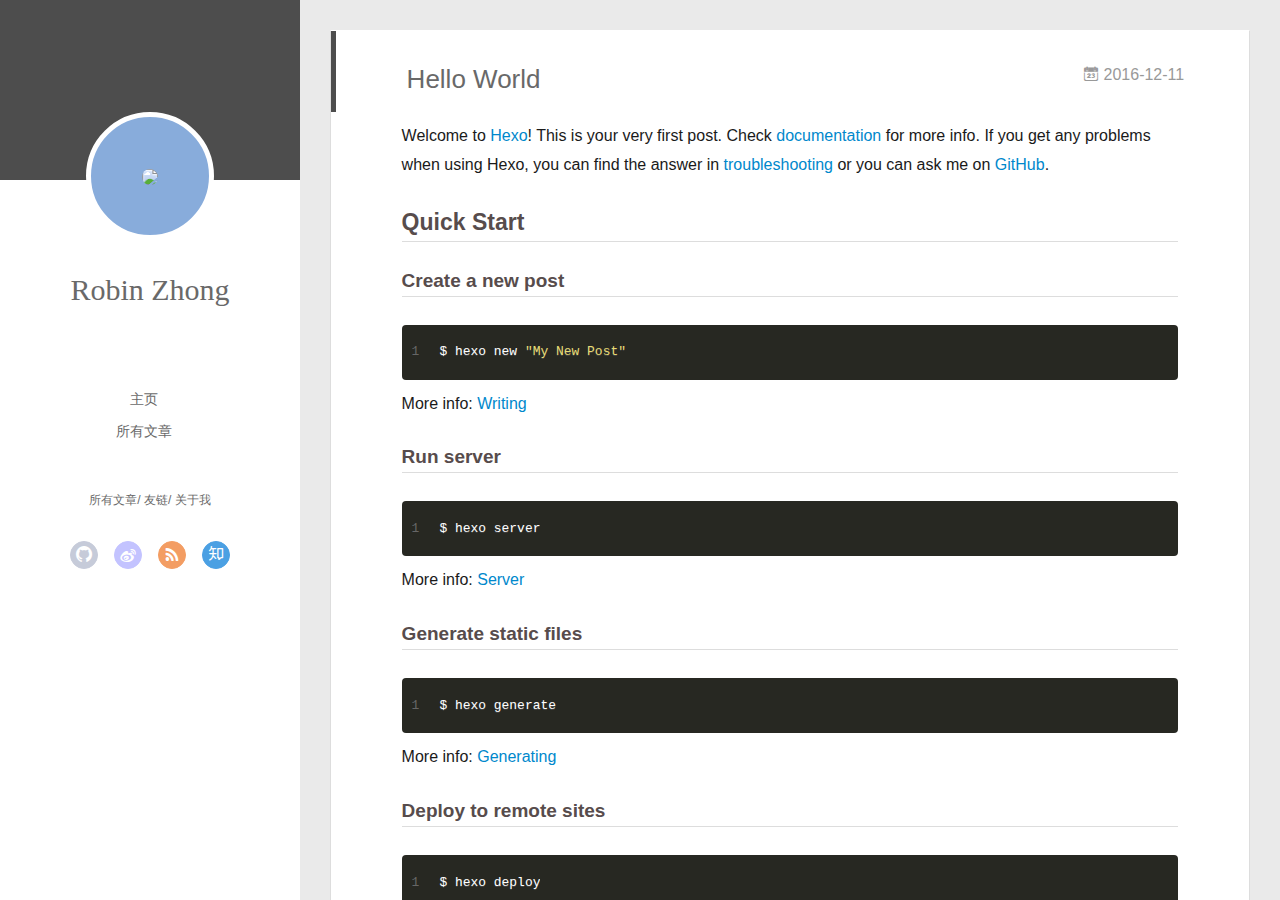
==== index.html @ 1eb18a1a "Site updated: 2017-01-05 23:38:23" ====
<!DOCTYPE html>
<html>
<head>
  <meta charset="utf-8">
  
  <meta name="renderer" content="webkit">
  <meta http-equiv="X-UA-Compatible" content="IE=edge" >
  <link rel="dns-prefetch" href="http://yoursite.com">
  <title>Hello World</title>
  <meta name="viewport" content="width=device-width, initial-scale=1, maximum-scale=1">
  <meta property="og:type" content="website">
<meta property="og:title" content="Hello World">
<meta property="og:url" content="http://yoursite.com/index.html">
<meta property="og:site_name" content="Hello World">
<meta name="twitter:card" content="summary">
<meta name="twitter:title" content="Hello World">
  
    <link rel="alternative" href="/atom.xml" title="Hello World" type="application/atom+xml">
  
  
    <link rel="icon" href="/favicon.png">
  
  <link rel="stylesheet" type="text/css" href="/main.d221b8.css">
  <style type="text/css">
  
    #container.show {
      background: linear-gradient(200deg,#a0cfe4,#e8c37e);
    }
  </style>
  

  

</head>

<body>
  <div id="container" q-class="show:isCtnShow">
    <canvas id="anm-canvas" class="anm-canvas"></canvas>
    <div class="left-col" q-class="show:isShow">
      
<div class="overlay" style="background: #4d4d4d"></div>
<div class="intrude-less">
	<header id="header" class="inner">
		<a href="/" class="profilepic">
			<img src="http://oa1608w2t.bkt.clouddn.com/avatar.png" class="js-avatar">
		</a>
		<hgroup>
		  <h1 class="header-author"><a href="/">Robin Zhong</a></h1>
		</hgroup>
		

		<nav class="header-menu">
			<ul>
			
				<li><a href="/">主页</a></li>
	        
				<li><a href="/archives">所有文章</a></li>
	        
			</ul>
		</nav>
		<nav class="header-smart-menu">
    		
    			
    			<a q-on="click: openSlider(e, 'innerArchive')" href="javascript:void(0)">所有文章</a>
    			
            
    			
    			<a q-on="click: openSlider(e, 'friends')" href="javascript:void(0)">友链</a>
    			
            
    			
    			<a q-on="click: openSlider(e, 'aboutme')" href="javascript:void(0)">关于我</a>
    			
            
		</nav>
		<nav class="header-nav">
			<div class="social">
				
					<a class="github" target="_blank" href="#" title="github"><i class="icon-github"></i></a>
		        
					<a class="weibo" target="_blank" href="#" title="weibo"><i class="icon-weibo"></i></a>
		        
					<a class="rss" target="_blank" href="#" title="rss"><i class="icon-rss"></i></a>
		        
					<a class="zhihu" target="_blank" href="#" title="zhihu"><i class="icon-zhihu"></i></a>
		        
			</div>
		</nav>
	</header>		
</div>

    </div>
    <div class="mid-col" q-class="show:isShow,hide:isShow|isFalse">
      
<nav id="mobile-nav">
  	<div class="overlay js-overlay" style="background: #4d4d4d"></div>
	<div class="btnctn js-mobile-btnctn">
  		<div class="slider-trigger list" q-on="click: openSlider(e)"><i class="icon icon-sort"></i></div>
	</div>
	<div class="intrude-less">
		<header id="header" class="inner">
			<div class="profilepic">
				<img src="http://oa1608w2t.bkt.clouddn.com/avatar.png" class="js-avatar">
			</div>
			<hgroup>
			  <h1 class="header-author js-header-author">Robin Zhong</h1>
			</hgroup>
			
			
			
				
			
				
			
			
			
			<nav class="header-nav">
				<div class="social">
					
						<a class="github" target="_blank" href="#" title="github"><i class="icon-github"></i></a>
			        
						<a class="weibo" target="_blank" href="#" title="weibo"><i class="icon-weibo"></i></a>
			        
						<a class="rss" target="_blank" href="#" title="rss"><i class="icon-rss"></i></a>
			        
						<a class="zhihu" target="_blank" href="#" title="zhihu"><i class="icon-zhihu"></i></a>
			        
				</div>
			</nav>

			<nav class="header-menu js-header-menu">
				<ul style="width: 50%">
				
				
					<li style="width: 50%"><a href="/">主页</a></li>
		        
					<li style="width: 50%"><a href="/archives">所有文章</a></li>
		        
				</ul>
			</nav>
		</header>				
	</div>
	<div class="mobile-mask" style="display:none" q-show="isShow"></div>
</nav>

      <div id="wrapper" class="body-wrap">
        <div class="menu-l">
          <div class="canvas-wrap">
            <canvas data-colors="#eaeaea" data-sectionHeight="100" data-contentId="js-content" id="myCanvas1" class="anm-canvas"></canvas>
          </div>
          <div id="js-content" class="content-ll">
            
  
    <article id="post-hello-world" class="article article-type-post  article-index" itemscope itemprop="blogPost">
  <div class="article-inner">
    
      <header class="article-header">
        
  
    <h1 itemprop="name">
      <a class="article-title" href="/2016/12/11/hello-world/">Hello World</a>
    </h1>
  

        
        <a href="/2016/12/11/hello-world/" class="archive-article-date">
  	<time datetime="2016-12-11T15:13:39.670Z" itemprop="datePublished"><i class="icon-calendar icon"></i>2016-12-11</time>
</a>
        
      </header>
    
    <div class="article-entry" itemprop="articleBody">
      
        <p>Welcome to <a href="https://hexo.io/" target="_blank" rel="external">Hexo</a>! This is your very first post. Check <a href="https://hexo.io/docs/" target="_blank" rel="external">documentation</a> for more info. If you get any problems when using Hexo, you can find the answer in <a href="https://hexo.io/docs/troubleshooting.html" target="_blank" rel="external">troubleshooting</a> or you can ask me on <a href="https://github.com/hexojs/hexo/issues" target="_blank" rel="external">GitHub</a>.</p>
<h2 id="Quick-Start"><a href="#Quick-Start" class="headerlink" title="Quick Start"></a>Quick Start</h2><h3 id="Create-a-new-post"><a href="#Create-a-new-post" class="headerlink" title="Create a new post"></a>Create a new post</h3><figure class="highlight bash"><table><tr><td class="gutter"><pre><div class="line">1</div></pre></td><td class="code"><pre><div class="line">$ hexo new <span class="string">"My New Post"</span></div></pre></td></tr></table></figure>
<p>More info: <a href="https://hexo.io/docs/writing.html" target="_blank" rel="external">Writing</a></p>
<h3 id="Run-server"><a href="#Run-server" class="headerlink" title="Run server"></a>Run server</h3><figure class="highlight bash"><table><tr><td class="gutter"><pre><div class="line">1</div></pre></td><td class="code"><pre><div class="line">$ hexo server</div></pre></td></tr></table></figure>
<p>More info: <a href="https://hexo.io/docs/server.html" target="_blank" rel="external">Server</a></p>
<h3 id="Generate-static-files"><a href="#Generate-static-files" class="headerlink" title="Generate static files"></a>Generate static files</h3><figure class="highlight bash"><table><tr><td class="gutter"><pre><div class="line">1</div></pre></td><td class="code"><pre><div class="line">$ hexo generate</div></pre></td></tr></table></figure>
<p>More info: <a href="https://hexo.io/docs/generating.html" target="_blank" rel="external">Generating</a></p>
<h3 id="Deploy-to-remote-sites"><a href="#Deploy-to-remote-sites" class="headerlink" title="Deploy to remote sites"></a>Deploy to remote sites</h3><figure class="highlight bash"><table><tr><td class="gutter"><pre><div class="line">1</div></pre></td><td class="code"><pre><div class="line">$ hexo deploy</div></pre></td></tr></table></figure>
<p>More info: <a href="https://hexo.io/docs/deployment.html" target="_blank" rel="external">Deployment</a></p>

      

      
    </div>
    <div class="article-info article-info-index">
      
      
      

      
        <p class="article-more-link">
          <a class="article-more-a" href="/2016/12/11/hello-world/">展开全文 >></a>
        </p>
      

      
      <div class="clearfix"></div>
    </div>
  </div>
</article>








  
  


          </div>
        </div>
      </div>
      <footer id="footer">
  <div class="outer">
    <div id="footer-info">
    	<div class="footer-left">
    		&copy; 2017 Robin Zhong
    	</div>
      	<div class="footer-right">
      		<a href="http://hexo.io/" target="_blank">Hexo</a>  Theme <a href="https://github.com/litten/hexo-theme-yilia" target="_blank">Yilia</a> by Litten
      	</div>
    </div>
  </div>
</footer>
    </div>
    <script>
	var yiliaConfig = {
		mathjax: true,
		isHome: true,
		isPost: false,
		isArchive: false,
		isTag: false,
		isCategory: false,
		open_in_new: false,
		root: "/",
		innerArchive: true,
		showTags: false
	}
</script>

<script>
!function(t){function n(r){if(e[r])return e[r].exports;var o=e[r]={exports:{},id:r,loaded:!1};return t[r].call(o.exports,o,o.exports,n),o.loaded=!0,o.exports}var e={};return n.m=t,n.c=e,n.p="/",n(0)}([function(t,n,e){"use strict";function r(t){return t&&t.__esModule?t:{default:t}}function o(t,n){var e=/\/|index.html/g;return t.replace(e,"")===n.replace(e,"")}function i(){for(var t=document.querySelectorAll(".js-header-menu li a"),n=window.location.pathname,e=0,r=t.length;e<r;e++){var i=t[e];o(n,i.getAttribute("href"))&&(0,d.default)(i,"active")}}function u(t){for(var n=t.offsetLeft,e=t.offsetParent;null!==e;)n+=e.offsetLeft,e=e.offsetParent;return n}function f(t){for(var n=t.offsetTop,e=t.offsetParent;null!==e;)n+=e.offsetTop,e=e.offsetParent;return n}function c(t,n,e,r,o){var i=u(t),c=f(t)-n;if(c-e<=o){var a=t.$newDom;a||(a=t.cloneNode(!0),(0,h.default)(t,a),t.$newDom=a,a.style.position="fixed",a.style.top=(e||c)+"px",a.style.left=i+"px",a.style.zIndex=r||2,a.style.width="100%",a.style.color="#fff"),a.style.visibility="visible",t.style.visibility="hidden"}else{t.style.visibility="visible";var s=t.$newDom;s&&(s.style.visibility="hidden")}}function a(){var t=document.querySelector(".js-overlay"),n=document.querySelector(".js-header-menu");c(t,document.body.scrollTop,-63,2,0),c(n,document.body.scrollTop,1,3,0)}function s(){document.querySelector("#container").addEventListener("scroll",function(t){a()}),window.addEventListener("scroll",function(t){a()}),a()}function l(){x.default.versions.mobile&&window.screen.width<800&&(i(),s())}var p=e(71),d=r(p),v=e(72),y=(r(v),e(84)),h=r(y),b=e(69),x=r(b),m=e(75),g=r(m),w=e(70);l(),(0,w.addLoadEvent)(function(){g.default.init()}),t.exports={}},function(t,n){var e=t.exports="undefined"!=typeof window&&window.Math==Math?window:"undefined"!=typeof self&&self.Math==Math?self:Function("return this")();"number"==typeof __g&&(__g=e)},function(t,n){var e={}.hasOwnProperty;t.exports=function(t,n){return e.call(t,n)}},function(t,n,e){var r=e(49),o=e(15);t.exports=function(t){return r(o(t))}},function(t,n,e){t.exports=!e(8)(function(){return 7!=Object.defineProperty({},"a",{get:function(){return 7}}).a})},function(t,n,e){var r=e(6),o=e(12);t.exports=e(4)?function(t,n,e){return r.f(t,n,o(1,e))}:function(t,n,e){return t[n]=e,t}},function(t,n,e){var r=e(10),o=e(30),i=e(24),u=Object.defineProperty;n.f=e(4)?Object.defineProperty:function(t,n,e){if(r(t),n=i(n,!0),r(e),o)try{return u(t,n,e)}catch(t){}if("get"in e||"set"in e)throw TypeError("Accessors not supported!");return"value"in e&&(t[n]=e.value),t}},function(t,n,e){var r=e(22)("wks"),o=e(13),i=e(1).Symbol,u="function"==typeof i,f=t.exports=function(t){return r[t]||(r[t]=u&&i[t]||(u?i:o)("Symbol."+t))};f.store=r},function(t,n){t.exports=function(t){try{return!!t()}catch(t){return!0}}},function(t,n,e){var r=e(35),o=e(16);t.exports=Object.keys||function(t){return r(t,o)}},function(t,n,e){var r=e(11);t.exports=function(t){if(!r(t))throw TypeError(t+" is not an object!");return t}},function(t,n){t.exports=function(t){return"object"==typeof t?null!==t:"function"==typeof t}},function(t,n){t.exports=function(t,n){return{enumerable:!(1&t),configurable:!(2&t),writable:!(4&t),value:n}}},function(t,n){var e=0,r=Math.random();t.exports=function(t){return"Symbol(".concat(void 0===t?"":t,")_",(++e+r).toString(36))}},function(t,n){var e=t.exports={version:"2.4.0"};"number"==typeof __e&&(__e=e)},function(t,n){t.exports=function(t){if(void 0==t)throw TypeError("Can't call method on  "+t);return t}},function(t,n){t.exports="constructor,hasOwnProperty,isPrototypeOf,propertyIsEnumerable,toLocaleString,toString,valueOf".split(",")},function(t,n){t.exports={}},function(t,n){t.exports=!0},function(t,n){n.f={}.propertyIsEnumerable},function(t,n,e){var r=e(6).f,o=e(2),i=e(7)("toStringTag");t.exports=function(t,n,e){t&&!o(t=e?t:t.prototype,i)&&r(t,i,{configurable:!0,value:n})}},function(t,n,e){var r=e(22)("keys"),o=e(13);t.exports=function(t){return r[t]||(r[t]=o(t))}},function(t,n,e){var r=e(1),o="__core-js_shared__",i=r[o]||(r[o]={});t.exports=function(t){return i[t]||(i[t]={})}},function(t,n){var e=Math.ceil,r=Math.floor;t.exports=function(t){return isNaN(t=+t)?0:(t>0?r:e)(t)}},function(t,n,e){var r=e(11);t.exports=function(t,n){if(!r(t))return t;var e,o;if(n&&"function"==typeof(e=t.toString)&&!r(o=e.call(t)))return o;if("function"==typeof(e=t.valueOf)&&!r(o=e.call(t)))return o;if(!n&&"function"==typeof(e=t.toString)&&!r(o=e.call(t)))return o;throw TypeError("Can't convert object to primitive value")}},function(t,n,e){var r=e(1),o=e(14),i=e(18),u=e(26),f=e(6).f;t.exports=function(t){var n=o.Symbol||(o.Symbol=i?{}:r.Symbol||{});"_"==t.charAt(0)||t in n||f(n,t,{value:u.f(t)})}},function(t,n,e){n.f=e(7)},function(t,n,e){var r=e(1),o=e(14),i=e(46),u=e(5),f="prototype",c=function(t,n,e){var a,s,l,p=t&c.F,d=t&c.G,v=t&c.S,y=t&c.P,h=t&c.B,b=t&c.W,x=d?o:o[n]||(o[n]={}),m=x[f],g=d?r:v?r[n]:(r[n]||{})[f];d&&(e=n);for(a in e)s=!p&&g&&void 0!==g[a],s&&a in x||(l=s?g[a]:e[a],x[a]=d&&"function"!=typeof g[a]?e[a]:h&&s?i(l,r):b&&g[a]==l?function(t){var n=function(n,e,r){if(this instanceof t){switch(arguments.length){case 0:return new t;case 1:return new t(n);case 2:return new t(n,e)}return new t(n,e,r)}return t.apply(this,arguments)};return n[f]=t[f],n}(l):y&&"function"==typeof l?i(Function.call,l):l,y&&((x.virtual||(x.virtual={}))[a]=l,t&c.R&&m&&!m[a]&&u(m,a,l)))};c.F=1,c.G=2,c.S=4,c.P=8,c.B=16,c.W=32,c.U=64,c.R=128,t.exports=c},function(t,n){var e={}.toString;t.exports=function(t){return e.call(t).slice(8,-1)}},function(t,n,e){var r=e(11),o=e(1).document,i=r(o)&&r(o.createElement);t.exports=function(t){return i?o.createElement(t):{}}},function(t,n,e){t.exports=!e(4)&&!e(8)(function(){return 7!=Object.defineProperty(e(29)("div"),"a",{get:function(){return 7}}).a})},function(t,n,e){"use strict";var r=e(18),o=e(27),i=e(36),u=e(5),f=e(2),c=e(17),a=e(51),s=e(20),l=e(58),p=e(7)("iterator"),d=!([].keys&&"next"in[].keys()),v="@@iterator",y="keys",h="values",b=function(){return this};t.exports=function(t,n,e,x,m,g,w){a(e,n,x);var O,S,_,j=function(t){if(!d&&t in A)return A[t];switch(t){case y:return function(){return new e(this,t)};case h:return function(){return new e(this,t)}}return function(){return new e(this,t)}},P=n+" Iterator",E=m==h,M=!1,A=t.prototype,T=A[p]||A[v]||m&&A[m],L=T||j(m),N=m?E?j("entries"):L:void 0,C="Array"==n?A.entries||T:T;if(C&&(_=l(C.call(new t)),_!==Object.prototype&&(s(_,P,!0),r||f(_,p)||u(_,p,b))),E&&T&&T.name!==h&&(M=!0,L=function(){return T.call(this)}),r&&!w||!d&&!M&&A[p]||u(A,p,L),c[n]=L,c[P]=b,m)if(O={values:E?L:j(h),keys:g?L:j(y),entries:N},w)for(S in O)S in A||i(A,S,O[S]);else o(o.P+o.F*(d||M),n,O);return O}},function(t,n,e){var r=e(10),o=e(55),i=e(16),u=e(21)("IE_PROTO"),f=function(){},c="prototype",a=function(){var t,n=e(29)("iframe"),r=i.length,o="<",u=">";for(n.style.display="none",e(48).appendChild(n),n.src="javascript:",t=n.contentWindow.document,t.open(),t.write(o+"script"+u+"document.F=Object"+o+"/script"+u),t.close(),a=t.F;r--;)delete a[c][i[r]];return a()};t.exports=Object.create||function(t,n){var e;return null!==t?(f[c]=r(t),e=new f,f[c]=null,e[u]=t):e=a(),void 0===n?e:o(e,n)}},function(t,n,e){var r=e(35),o=e(16).concat("length","prototype");n.f=Object.getOwnPropertyNames||function(t){return r(t,o)}},function(t,n){n.f=Object.getOwnPropertySymbols},function(t,n,e){var r=e(2),o=e(3),i=e(45)(!1),u=e(21)("IE_PROTO");t.exports=function(t,n){var e,f=o(t),c=0,a=[];for(e in f)e!=u&&r(f,e)&&a.push(e);for(;n.length>c;)r(f,e=n[c++])&&(~i(a,e)||a.push(e));return a}},function(t,n,e){t.exports=e(5)},function(t,n,e){var r=e(15);t.exports=function(t){return Object(r(t))}},function(t,n,e){t.exports={default:e(41),__esModule:!0}},function(t,n,e){t.exports={default:e(42),__esModule:!0}},function(t,n,e){"use strict";function r(t){return t&&t.__esModule?t:{default:t}}n.__esModule=!0;var o=e(39),i=r(o),u=e(38),f=r(u),c="function"==typeof f.default&&"symbol"==typeof i.default?function(t){return typeof t}:function(t){return t&&"function"==typeof f.default&&t.constructor===f.default&&t!==f.default.prototype?"symbol":typeof t};n.default="function"==typeof f.default&&"symbol"===c(i.default)?function(t){return"undefined"==typeof t?"undefined":c(t)}:function(t){return t&&"function"==typeof f.default&&t.constructor===f.default&&t!==f.default.prototype?"symbol":"undefined"==typeof t?"undefined":c(t)}},function(t,n,e){e(65),e(63),e(66),e(67),t.exports=e(14).Symbol},function(t,n,e){e(64),e(68),t.exports=e(26).f("iterator")},function(t,n){t.exports=function(t){if("function"!=typeof t)throw TypeError(t+" is not a function!");return t}},function(t,n){t.exports=function(){}},function(t,n,e){var r=e(3),o=e(61),i=e(60);t.exports=function(t){return function(n,e,u){var f,c=r(n),a=o(c.length),s=i(u,a);if(t&&e!=e){for(;a>s;)if(f=c[s++],f!=f)return!0}else for(;a>s;s++)if((t||s in c)&&c[s]===e)return t||s||0;return!t&&-1}}},function(t,n,e){var r=e(43);t.exports=function(t,n,e){if(r(t),void 0===n)return t;switch(e){case 1:return function(e){return t.call(n,e)};case 2:return function(e,r){return t.call(n,e,r)};case 3:return function(e,r,o){return t.call(n,e,r,o)}}return function(){return t.apply(n,arguments)}}},function(t,n,e){var r=e(9),o=e(34),i=e(19);t.exports=function(t){var n=r(t),e=o.f;if(e)for(var u,f=e(t),c=i.f,a=0;f.length>a;)c.call(t,u=f[a++])&&n.push(u);return n}},function(t,n,e){t.exports=e(1).document&&document.documentElement},function(t,n,e){var r=e(28);t.exports=Object("z").propertyIsEnumerable(0)?Object:function(t){return"String"==r(t)?t.split(""):Object(t)}},function(t,n,e){var r=e(28);t.exports=Array.isArray||function(t){return"Array"==r(t)}},function(t,n,e){"use strict";var r=e(32),o=e(12),i=e(20),u={};e(5)(u,e(7)("iterator"),function(){return this}),t.exports=function(t,n,e){t.prototype=r(u,{next:o(1,e)}),i(t,n+" Iterator")}},function(t,n){t.exports=function(t,n){return{value:n,done:!!t}}},function(t,n,e){var r=e(9),o=e(3);t.exports=function(t,n){for(var e,i=o(t),u=r(i),f=u.length,c=0;f>c;)if(i[e=u[c++]]===n)return e}},function(t,n,e){var r=e(13)("meta"),o=e(11),i=e(2),u=e(6).f,f=0,c=Object.isExtensible||function(){return!0},a=!e(8)(function(){return c(Object.preventExtensions({}))}),s=function(t){u(t,r,{value:{i:"O"+ ++f,w:{}}})},l=function(t,n){if(!o(t))return"symbol"==typeof t?t:("string"==typeof t?"S":"P")+t;if(!i(t,r)){if(!c(t))return"F";if(!n)return"E";s(t)}return t[r].i},p=function(t,n){if(!i(t,r)){if(!c(t))return!0;if(!n)return!1;s(t)}return t[r].w},d=function(t){return a&&v.NEED&&c(t)&&!i(t,r)&&s(t),t},v=t.exports={KEY:r,NEED:!1,fastKey:l,getWeak:p,onFreeze:d}},function(t,n,e){var r=e(6),o=e(10),i=e(9);t.exports=e(4)?Object.defineProperties:function(t,n){o(t);for(var e,u=i(n),f=u.length,c=0;f>c;)r.f(t,e=u[c++],n[e]);return t}},function(t,n,e){var r=e(19),o=e(12),i=e(3),u=e(24),f=e(2),c=e(30),a=Object.getOwnPropertyDescriptor;n.f=e(4)?a:function(t,n){if(t=i(t),n=u(n,!0),c)try{return a(t,n)}catch(t){}if(f(t,n))return o(!r.f.call(t,n),t[n])}},function(t,n,e){var r=e(3),o=e(33).f,i={}.toString,u="object"==typeof window&&window&&Object.getOwnPropertyNames?Object.getOwnPropertyNames(window):[],f=function(t){try{return o(t)}catch(t){return u.slice()}};t.exports.f=function(t){return u&&"[object Window]"==i.call(t)?f(t):o(r(t))}},function(t,n,e){var r=e(2),o=e(37),i=e(21)("IE_PROTO"),u=Object.prototype;t.exports=Object.getPrototypeOf||function(t){return t=o(t),r(t,i)?t[i]:"function"==typeof t.constructor&&t instanceof t.constructor?t.constructor.prototype:t instanceof Object?u:null}},function(t,n,e){var r=e(23),o=e(15);t.exports=function(t){return function(n,e){var i,u,f=String(o(n)),c=r(e),a=f.length;return c<0||c>=a?t?"":void 0:(i=f.charCodeAt(c),i<55296||i>56319||c+1===a||(u=f.charCodeAt(c+1))<56320||u>57343?t?f.charAt(c):i:t?f.slice(c,c+2):(i-55296<<10)+(u-56320)+65536)}}},function(t,n,e){var r=e(23),o=Math.max,i=Math.min;t.exports=function(t,n){return t=r(t),t<0?o(t+n,0):i(t,n)}},function(t,n,e){var r=e(23),o=Math.min;t.exports=function(t){return t>0?o(r(t),9007199254740991):0}},function(t,n,e){"use strict";var r=e(44),o=e(52),i=e(17),u=e(3);t.exports=e(31)(Array,"Array",function(t,n){this._t=u(t),this._i=0,this._k=n},function(){var t=this._t,n=this._k,e=this._i++;return!t||e>=t.length?(this._t=void 0,o(1)):"keys"==n?o(0,e):"values"==n?o(0,t[e]):o(0,[e,t[e]])},"values"),i.Arguments=i.Array,r("keys"),r("values"),r("entries")},function(t,n){},function(t,n,e){"use strict";var r=e(59)(!0);e(31)(String,"String",function(t){this._t=String(t),this._i=0},function(){var t,n=this._t,e=this._i;return e>=n.length?{value:void 0,done:!0}:(t=r(n,e),this._i+=t.length,{value:t,done:!1})})},function(t,n,e){"use strict";var r=e(1),o=e(2),i=e(4),u=e(27),f=e(36),c=e(54).KEY,a=e(8),s=e(22),l=e(20),p=e(13),d=e(7),v=e(26),y=e(25),h=e(53),b=e(47),x=e(50),m=e(10),g=e(3),w=e(24),O=e(12),S=e(32),_=e(57),j=e(56),P=e(6),E=e(9),M=j.f,A=P.f,T=_.f,L=r.Symbol,N=r.JSON,C=N&&N.stringify,k="prototype",F=d("_hidden"),q=d("toPrimitive"),I={}.propertyIsEnumerable,B=s("symbol-registry"),D=s("symbols"),W=s("op-symbols"),H=Object[k],K="function"==typeof L,R=r.QObject,J=!R||!R[k]||!R[k].findChild,U=i&&a(function(){return 7!=S(A({},"a",{get:function(){return A(this,"a",{value:7}).a}})).a})?function(t,n,e){var r=M(H,n);r&&delete H[n],A(t,n,e),r&&t!==H&&A(H,n,r)}:A,G=function(t){var n=D[t]=S(L[k]);return n._k=t,n},$=K&&"symbol"==typeof L.iterator?function(t){return"symbol"==typeof t}:function(t){return t instanceof L},z=function(t,n,e){return t===H&&z(W,n,e),m(t),n=w(n,!0),m(e),o(D,n)?(e.enumerable?(o(t,F)&&t[F][n]&&(t[F][n]=!1),e=S(e,{enumerable:O(0,!1)})):(o(t,F)||A(t,F,O(1,{})),t[F][n]=!0),U(t,n,e)):A(t,n,e)},Y=function(t,n){m(t);for(var e,r=b(n=g(n)),o=0,i=r.length;i>o;)z(t,e=r[o++],n[e]);return t},Q=function(t,n){return void 0===n?S(t):Y(S(t),n)},X=function(t){var n=I.call(this,t=w(t,!0));return!(this===H&&o(D,t)&&!o(W,t))&&(!(n||!o(this,t)||!o(D,t)||o(this,F)&&this[F][t])||n)},V=function(t,n){if(t=g(t),n=w(n,!0),t!==H||!o(D,n)||o(W,n)){var e=M(t,n);return!e||!o(D,n)||o(t,F)&&t[F][n]||(e.enumerable=!0),e}},Z=function(t){for(var n,e=T(g(t)),r=[],i=0;e.length>i;)o(D,n=e[i++])||n==F||n==c||r.push(n);return r},tt=function(t){for(var n,e=t===H,r=T(e?W:g(t)),i=[],u=0;r.length>u;)!o(D,n=r[u++])||e&&!o(H,n)||i.push(D[n]);return i};K||(L=function(){if(this instanceof L)throw TypeError("Symbol is not a constructor!");var t=p(arguments.length>0?arguments[0]:void 0),n=function(e){this===H&&n.call(W,e),o(this,F)&&o(this[F],t)&&(this[F][t]=!1),U(this,t,O(1,e))};return i&&J&&U(H,t,{configurable:!0,set:n}),G(t)},f(L[k],"toString",function(){return this._k}),j.f=V,P.f=z,e(33).f=_.f=Z,e(19).f=X,e(34).f=tt,i&&!e(18)&&f(H,"propertyIsEnumerable",X,!0),v.f=function(t){return G(d(t))}),u(u.G+u.W+u.F*!K,{Symbol:L});for(var nt="hasInstance,isConcatSpreadable,iterator,match,replace,search,species,split,toPrimitive,toStringTag,unscopables".split(","),et=0;nt.length>et;)d(nt[et++]);for(var nt=E(d.store),et=0;nt.length>et;)y(nt[et++]);u(u.S+u.F*!K,"Symbol",{for:function(t){return o(B,t+="")?B[t]:B[t]=L(t)},keyFor:function(t){if($(t))return h(B,t);throw TypeError(t+" is not a symbol!")},useSetter:function(){J=!0},useSimple:function(){J=!1}}),u(u.S+u.F*!K,"Object",{create:Q,defineProperty:z,defineProperties:Y,getOwnPropertyDescriptor:V,getOwnPropertyNames:Z,getOwnPropertySymbols:tt}),N&&u(u.S+u.F*(!K||a(function(){var t=L();return"[null]"!=C([t])||"{}"!=C({a:t})||"{}"!=C(Object(t))})),"JSON",{stringify:function(t){if(void 0!==t&&!$(t)){for(var n,e,r=[t],o=1;arguments.length>o;)r.push(arguments[o++]);return n=r[1],"function"==typeof n&&(e=n),!e&&x(n)||(n=function(t,n){if(e&&(n=e.call(this,t,n)),!$(n))return n}),r[1]=n,C.apply(N,r)}}}),L[k][q]||e(5)(L[k],q,L[k].valueOf),l(L,"Symbol"),l(Math,"Math",!0),l(r.JSON,"JSON",!0)},function(t,n,e){e(25)("asyncIterator")},function(t,n,e){e(25)("observable")},function(t,n,e){e(62);for(var r=e(1),o=e(5),i=e(17),u=e(7)("toStringTag"),f=["NodeList","DOMTokenList","MediaList","StyleSheetList","CSSRuleList"],c=0;c<5;c++){var a=f[c],s=r[a],l=s&&s.prototype;l&&!l[u]&&o(l,u,a),i[a]=i.Array}},function(t,n){"use strict";var e={versions:function(){var t=window.navigator.userAgent;return{trident:t.indexOf("Trident")>-1,presto:t.indexOf("Presto")>-1,webKit:t.indexOf("AppleWebKit")>-1,gecko:t.indexOf("Gecko")>-1&&t.indexOf("KHTML")==-1,mobile:!!t.match(/AppleWebKit.*Mobile.*/),ios:!!t.match(/\(i[^;]+;( U;)? CPU.+Mac OS X/),android:t.indexOf("Android")>-1||t.indexOf("Linux")>-1,iPhone:t.indexOf("iPhone")>-1||t.indexOf("Mac")>-1,iPad:t.indexOf("iPad")>-1,webApp:t.indexOf("Safari")==-1,weixin:t.indexOf("MicroMessenger")==-1}}()};t.exports=e},function(t,n,e){"use strict";function r(t){return t&&t.__esModule?t:{default:t}}var o=e(40),i=r(o),u=function(){function t(t,n,e){return n||e?String.fromCharCode(n||e):o[t]||t}function n(t){return l[t]}var e=/&quot;|&lt;|&gt;|&amp;|&nbsp;|&apos;|&#(\d+);|&#(\d+)/g,r=/['<> "&]/g,o={"&quot;":'"',"&lt;":"<","&gt;":">","&amp;":"&","&nbsp;":" "},f=/\u00a0/g,c=/<br\s*\/?>/gi,a=/\r?\n/g,s=/\s/g,l={};for(var p in o)l[o[p]]=p;return o["&apos;"]="'",l["'"]="&#39;",{encode:function(t){return t?(""+t).replace(r,n).replace(a,"<br/>").replace(s,"&nbsp;"):""},decode:function(n){return n?(""+n).replace(c,"\n").replace(e,t).replace(f," "):""},encodeBase16:function(t){if(!t)return t;t+="";for(var n=[],e=0,r=t.length;r>e;e++)n.push(t.charCodeAt(e).toString(16).toUpperCase());return n.join("")},encodeBase16forJSON:function(t){if(!t)return t;t=t.replace(/[\u4E00-\u9FBF]/gi,function(t){return escape(t).replace("%u","\\u")});for(var n=[],e=0,r=t.length;r>e;e++)n.push(t.charCodeAt(e).toString(16).toUpperCase());return n.join("")},decodeBase16:function(t){if(!t)return t;t+="";for(var n=[],e=0,r=t.length;r>e;e+=2)n.push(String.fromCharCode("0x"+t.slice(e,e+2)));return n.join("")},encodeObject:function(t){if(t instanceof Array)for(var n=0,e=t.length;e>n;n++)t[n]=u.encodeObject(t[n]);else if("object"==("undefined"==typeof t?"undefined":(0,i.default)(t)))for(var r in t)t[r]=u.encodeObject(t[r]);else if("string"==typeof t)return u.encode(t);return t},loadScript:function(t){var n=document.createElement("script");document.getElementsByTagName("body")[0].appendChild(n),n.setAttribute("src",t)},addLoadEvent:function(t){var n=window.onload;"function"!=typeof window.onload?window.onload=t:window.onload=function(){n(),t()}}}}();t.exports=u},function(t,n){function e(t,n){t.classList?t.classList.add(n):t.className+=" "+n}t.exports=e},function(t,n){function e(t,n){if(t.classList)t.classList.remove(n);else{var e=new RegExp("(^|\\b)"+n.split(" ").join("|")+"(\\b|$)","gi");t.className=t.className.replace(e," ")}}t.exports=e},,,function(t,n){"use strict";function e(){var t=document.querySelector("#page-nav");if(t&&!document.querySelector("#page-nav .extend.prev")&&(t.innerHTML='<a class="extend prev disabled" rel="prev">&laquo; Prev</a>'+t.innerHTML),t&&!document.querySelector("#page-nav .extend.next")&&(t.innerHTML=t.innerHTML+'<a class="extend next disabled" rel="next">Next &raquo;</a>'),yiliaConfig&&yiliaConfig.open_in_new){var n=document.querySelectorAll(".article-entry a:not(.article-more-a)");n.forEach(function(t){t.setAttribute("target","_blank")})}var e=document.querySelector("#js-aboutme");e&&0!==e.length&&(e.innerHTML=e.innerText)}t.exports={init:e}},,,,,,,,,function(t,n){function e(t,n){if("string"==typeof n)return t.insertAdjacentHTML("afterend",n);var e=t.nextSibling;return e?t.parentNode.insertBefore(n,e):t.parentNode.appendChild(n)}t.exports=e}]);
</script>
<script src="/main.d221b8.js"></script>
<script>
(function() {
	var loadScript = function(path) {
	    var $script = document.createElement('script')
	    document.getElementsByTagName('body')[0].appendChild($script)
	    $script.setAttribute('src', path)
	}
	loadScript("/slider.59dfdc.js")
})();
</script>




<script type="text/x-mathjax-config">
MathJax.Hub.Config({
    tex2jax: {
        inlineMath: [ ['$','$'], ["\\(","\\)"]  ],
        processEscapes: true,
        skipTags: ['script', 'noscript', 'style', 'textarea', 'pre', 'code']
    }
});

MathJax.Hub.Queue(function() {
    var all = MathJax.Hub.getAllJax(), i;
    for(i=0; i < all.length; i += 1) {
        all[i].SourceElement().parentNode.className += ' has-jax';                 
    }       
});
</script>

<script src="//cdn.mathjax.org/mathjax/latest/MathJax.js?config=TeX-AMS-MML_HTMLorMML">
</script>


    
<div class="tools-col" q-class="show:isShow,hide:isShow|isFalse" q-on="click:stop(e)">
  <div class="tools-nav header-menu">
    
    
      
      
      
    
      
      
      
    
      
      
      
    
    

    <ul style="width: 70%">
    
    
      
      <li style="width: 33.333333333333336%" q-on="click: openSlider(e, 'innerArchive')"><a href="javascript:void(0)" q-class="active:innerArchive">所有文章</a></li>
      
        
      
      <li style="width: 33.333333333333336%" q-on="click: openSlider(e, 'friends')"><a href="javascript:void(0)" q-class="active:friends">友链</a></li>
      
        
      
      <li style="width: 33.333333333333336%" q-on="click: openSlider(e, 'aboutme')"><a href="javascript:void(0)" q-class="active:aboutme">关于我</a></li>
      
        
    </ul>
  </div>
  <div class="tools-wrap">
    
    	<section class="tools-section tools-section-all" q-show="innerArchive">
        <div class="search-wrap">
          <input class="search-ipt" q-model="search" type="text" placeholder="find something…">
          <i class="icon-search icon" q-show="search|isEmptyStr"></i>
          <i class="icon-close icon" q-show="search|isNotEmptyStr" q-on="click:clearChose(e)"></i>
        </div>
        <div class="widget tagcloud search-tag">
          <p class="search-tag-wording">tag:</p>
          <label class="search-switch">
            <input type="checkbox" q-on="click:toggleTag(e)" q-attr="checked:showTags">
          </label>
          <ul class="article-tag-list" q-show="showTags">
            
            <div class="clearfix"></div>
          </ul>
        </div>
        <ul class="search-ul">
          <p q-show="jsonFail" style="padding: 20px; font-size: 12px;">
            缺失模块。<br/>1、在博客根目录（注意不是yilia根目录）执行以下命令：<br/> npm i hexo-generator-json-content --save<br/><br/>
            2、在根目录_config.yml里添加配置：
<pre style="font-size: 12px;" q-show="jsonFail">
  jsonContent:
    meta: false
    pages: false
    posts:
      title: true
      date: true
      path: true
      text: true
      raw: false
      content: false
      slug: false
      updated: false
      comments: false
      link: false
      permalink: false
      excerpt: false
      categories: false
      tags: true
</pre>
          </p>
          <li class="search-li" q-repeat="items" q-show="isShow">
            <a q-attr="href:path|urlformat" class="search-title"><i class="icon-quo-left icon"></i><span q-text="title"></span></a>
            <p class="search-time">
              <i class="icon-calendar icon"></i>
              <span q-text="date|dateformat"></span>
            </p>
            <p class="search-tag">
              <i class="icon-price-tags icon"></i>
              <span q-repeat="tags" q-on="click:choseTag(e, name)" q-text="name|tagformat"></span>
            </p>
          </li>
        </ul>
    	</section>
    

    
    	<section class="tools-section tools-section-friends" q-show="friends">
  		
        <ul class="search-ul">
          
            <li class="search-li">
              <a href="http://localhost:4000/" target="_blank" class="search-title"><i class="icon-quo-left icon"></i>友情链接1</a>
            </li>
          
            <li class="search-li">
              <a href="http://localhost:4000/" target="_blank" class="search-title"><i class="icon-quo-left icon"></i>友情链接2</a>
            </li>
          
            <li class="search-li">
              <a href="http://localhost:4000/" target="_blank" class="search-title"><i class="icon-quo-left icon"></i>友情链接3</a>
            </li>
          
            <li class="search-li">
              <a href="http://localhost:4000/" target="_blank" class="search-title"><i class="icon-quo-left icon"></i>友情链接4</a>
            </li>
          
            <li class="search-li">
              <a href="http://localhost:4000/" target="_blank" class="search-title"><i class="icon-quo-left icon"></i>友情链接5</a>
            </li>
          
            <li class="search-li">
              <a href="http://localhost:4000/" target="_blank" class="search-title"><i class="icon-quo-left icon"></i>友情链接6</a>
            </li>
          
        </ul>
  		
    	</section>
    

    
    	<section class="tools-section tools-section-me" q-show="aboutme">
  	  	
  	  		<div class="aboutme-wrap" id="js-aboutme">很惭愧&lt;br&gt;&lt;br&gt;只做了一点微小的工作&lt;br&gt;谢谢大家</div>
  	  	
    	</section>
    
  </div>
  
</div>
    <!-- Root element of PhotoSwipe. Must have class pswp. -->
<div class="pswp" tabindex="-1" role="dialog" aria-hidden="true">

    <!-- Background of PhotoSwipe. 
         It's a separate element as animating opacity is faster than rgba(). -->
    <div class="pswp__bg"></div>

    <!-- Slides wrapper with overflow:hidden. -->
    <div class="pswp__scroll-wrap">

        <!-- Container that holds slides. 
            PhotoSwipe keeps only 3 of them in the DOM to save memory.
            Don't modify these 3 pswp__item elements, data is added later on. -->
        <div class="pswp__container">
            <div class="pswp__item"></div>
            <div class="pswp__item"></div>
            <div class="pswp__item"></div>
        </div>

        <!-- Default (PhotoSwipeUI_Default) interface on top of sliding area. Can be changed. -->
        <div class="pswp__ui pswp__ui--hidden">

            <div class="pswp__top-bar">

                <!--  Controls are self-explanatory. Order can be changed. -->

                <div class="pswp__counter"></div>

                <button class="pswp__button pswp__button--close" title="Close (Esc)"></button>

                <button class="pswp__button pswp__button--share" style="display:none" title="Share"></button>

                <button class="pswp__button pswp__button--fs" title="Toggle fullscreen"></button>

                <button class="pswp__button pswp__button--zoom" title="Zoom in/out"></button>

                <!-- Preloader demo http://codepen.io/dimsemenov/pen/yyBWoR -->
                <!-- element will get class pswp__preloader--active when preloader is running -->
                <div class="pswp__preloader">
                    <div class="pswp__preloader__icn">
                      <div class="pswp__preloader__cut">
                        <div class="pswp__preloader__donut"></div>
                      </div>
                    </div>
                </div>
            </div>

            <div class="pswp__share-modal pswp__share-modal--hidden pswp__single-tap">
                <div class="pswp__share-tooltip"></div> 
            </div>

            <button class="pswp__button pswp__button--arrow--left" title="Previous (arrow left)">
            </button>

            <button class="pswp__button pswp__button--arrow--right" title="Next (arrow right)">
            </button>

            <div class="pswp__caption">
                <div class="pswp__caption__center"></div>
            </div>

        </div>

    </div>

</div>
  </div>
</body>
</html>
---- main.d221b8.css ----
.clearfix:after,.clearfix:before{content:"";display:table}.clearfix:after{clear:both}.left-col.show{box-shadow:0 0 6px 0 rgba(0,0,0,.75)}.mid-col,.mid-col.show .article,.tools-col,.tools-col .tools-section .search-tag.tagcloud .article-tag-list,.tools-col .tools-section .search-ul .search-tag span:hover,.tools-col .tools-section .search-ul .search-time span:hover,.tools-col .tools-section .search-ul .search-title:hover,.tools-col .tools-section .search-wrap .icon{-webkit-transition:all .2s ease-in;transition:all .2s ease-in;-ms-transition:all .2s ease-in}@-webkit-keyframes leftIn{0%,60%,75%,90%,to{-webkit-animation-timing-function:cubic-bezier(.215,.61,.355,1);animation-timing-function:cubic-bezier(.215,.61,.355,1)}0%{-webkit-transform:translateZ(0);transform:translateZ(0)}60%{-webkit-transform:translate3d(358px,0,0);transform:translate3d(358px,0,0)}75%{-webkit-transform:translate3d(323px,0,0);transform:translate3d(323px,0,0)}90%{-webkit-transform:translate3d(338px,0,0);transform:translate3d(338px,0,0)}to{-webkit-transform:translate3d(333px,0,0);transform:translate3d(333px,0,0)}}@keyframes leftIn{0%,60%,75%,90%,to{-webkit-animation-timing-function:cubic-bezier(.215,.61,.355,1);animation-timing-function:cubic-bezier(.215,.61,.355,1)}0%{-webkit-transform:translateZ(0);transform:translateZ(0)}60%{-webkit-transform:translate3d(358px,0,0);transform:translate3d(358px,0,0)}75%{-webkit-transform:translate3d(323px,0,0);transform:translate3d(323px,0,0)}90%{-webkit-transform:translate3d(338px,0,0);transform:translate3d(338px,0,0)}to{-webkit-transform:translate3d(333px,0,0);transform:translate3d(333px,0,0)}}.mid-col.show{-webkit-animation-duration:.8s;animation-duration:.8s;-webkit-animation-fill-mode:both;animation-fill-mode:both;-webkit-animation-name:leftIn;animation-name:leftIn}@-webkit-keyframes leftOut{0%,60%,75%,90%,to{-webkit-animation-timing-function:cubic-bezier(.215,.61,.355,1);animation-timing-function:cubic-bezier(.215,.61,.355,1)}0%{-webkit-transform:translate3d(333px,0,0);transform:translate3d(333px,0,0)}60%{-webkit-transform:translate3d(-25px,0,0);transform:translate3d(-25px,0,0)}75%{-webkit-transform:translate3d(10px,0,0);transform:translate3d(10px,0,0)}90%{-webkit-transform:translate3d(-5px,0,0);transform:translate3d(-5px,0,0)}to{-webkit-transform:translateZ(0);transform:translateZ(0)}}@keyframes leftOut{0%,60%,75%,90%,to{-webkit-animation-timing-function:cubic-bezier(.215,.61,.355,1);animation-timing-function:cubic-bezier(.215,.61,.355,1)}0%{-webkit-transform:translate3d(333px,0,0);transform:translate3d(333px,0,0)}60%{-webkit-transform:translate3d(-25px,0,0);transform:translate3d(-25px,0,0)}75%{-webkit-transform:translate3d(10px,0,0);transform:translate3d(10px,0,0)}90%{-webkit-transform:translate3d(-5px,0,0);transform:translate3d(-5px,0,0)}to{-webkit-transform:translateZ(0);transform:translateZ(0)}}.mid-col.hide{-webkit-animation-duration:.8s;animation-duration:.8s;-webkit-animation-name:leftOut;animation-name:leftOut}@-webkit-keyframes smallLeftIn{0%,60%,75%,90%,to{-webkit-animation-timing-function:cubic-bezier(.215,.61,.355,1);animation-timing-function:cubic-bezier(.215,.61,.355,1)}0%{-webkit-transform:translateZ(0);transform:translateZ(0)}60%{-webkit-transform:translate3d(325px,0,0);transform:translate3d(325px,0,0)}75%{-webkit-transform:translate3d(290px,0,0);transform:translate3d(290px,0,0)}90%{-webkit-transform:translate3d(305px,0,0);transform:translate3d(305px,0,0)}to{-webkit-transform:translate3d(300px,0,0);transform:translate3d(300px,0,0)}}@keyframes smallLeftIn{0%,60%,75%,90%,to{-webkit-animation-timing-function:cubic-bezier(.215,.61,.355,1);animation-timing-function:cubic-bezier(.215,.61,.355,1)}0%{-webkit-transform:translateZ(0);transform:translateZ(0)}60%{-webkit-transform:translate3d(325px,0,0);transform:translate3d(325px,0,0)}75%{-webkit-transform:translate3d(290px,0,0);transform:translate3d(290px,0,0)}90%{-webkit-transform:translate3d(305px,0,0);transform:translate3d(305px,0,0)}to{-webkit-transform:translate3d(300px,0,0);transform:translate3d(300px,0,0)}}.tools-col.show{-webkit-animation-duration:.8s;animation-duration:.8s;-webkit-animation-fill-mode:both;animation-fill-mode:both;-webkit-animation-name:smallLeftIn;animation-name:smallLeftIn}@-webkit-keyframes smallleftOut{0%,60%,75%,90%,to{-webkit-animation-timing-function:cubic-bezier(.215,.61,.355,1);animation-timing-function:cubic-bezier(.215,.61,.355,1)}0%{-webkit-transform:translate3d(333px,0,0);transform:translate3d(333px,0,0)}60%{-webkit-transform:translate3d(-25px,0,0);transform:translate3d(-25px,0,0)}75%{-webkit-transform:translate3d(10px,0,0);transform:translate3d(10px,0,0)}90%{-webkit-transform:translate3d(-5px,0,0);transform:translate3d(-5px,0,0)}to{-webkit-transform:translateZ(0);transform:translateZ(0)}}@keyframes smallleftOut{0%,60%,75%,90%,to{-webkit-animation-timing-function:cubic-bezier(.215,.61,.355,1);animation-timing-function:cubic-bezier(.215,.61,.355,1)}0%{-webkit-transform:translate3d(333px,0,0);transform:translate3d(333px,0,0)}60%{-webkit-transform:translate3d(-25px,0,0);transform:translate3d(-25px,0,0)}75%{-webkit-transform:translate3d(10px,0,0);transform:translate3d(10px,0,0)}90%{-webkit-transform:translate3d(-5px,0,0);transform:translate3d(-5px,0,0)}to{-webkit-transform:translateZ(0);transform:translateZ(0)}}.tools-col.hide{-webkit-animation-duration:.8s;animation-duration:.8s;-webkit-animation-fill-mode:both;animation-fill-mode:both;-webkit-animation-name:smallleftOut;animation-name:smallleftOut}html{-ms-text-size-adjust:100%;-webkit-text-size-adjust:100%;-webkit-tap-highlight-color:transparent;height:100%}body{margin:0;font-size:14px;font-family:Helvetica Neue,Helvetica,STHeiTi,Arial,sans-serif;line-height:1.5;color:#333;background-color:#fff;min-height:100%}article,aside,details,figcaption,figure,footer,header,hgroup,main,menu,nav,section,summary{display:block}audio,canvas,progress,video{display:inline-block}audio:not([controls]){display:none;height:0}progress{vertical-align:baseline}[hidden],template{display:none}a{background:transparent;text-decoration:none;color:#08c}a:active{outline:0}abbr[title]{border-bottom:1px dotted}b,strong{font-weight:700}dfn{font-style:italic}mark{background:#ff0;color:#000}small{font-size:80%}sub,sup{font-size:75%;line-height:0;position:relative;vertical-align:baseline}sup{top:-.5em}sub{bottom:-.25em}img{border:0;vertical-align:middle;max-width:100%}svg:not(:root){overflow:hidden}pre{overflow:auto;white-space:pre;white-space:pre-wrap;word-wrap:break-word}code,kbd,pre,samp{font-family:monospace,monospace;font-size:1em}button,input,optgroup,select,textarea{color:inherit;font:inherit;margin:0;vertical-align:middle}button,input,select{overflow:visible}button,select{text-transform:none}button,html input[type=button],input[type=reset],input[type=submit]{-webkit-appearance:button;cursor:pointer}[disabled]{cursor:default}button::-moz-focus-inner,input::-moz-focus-inner{border:0;padding:0}input{line-height:normal}input[type=checkbox],input[type=radio]{box-sizing:border-box;padding:0}input[type=number]::-webkit-inner-spin-button,input[type=number]::-webkit-outer-spin-button{height:auto}input[type=search]{-webkit-appearance:textfield;box-sizing:border-box}input[type=search]::-webkit-search-cancel-button,input[type=search]::-webkit-search-decoration{-webkit-appearance:none}fieldset{border:1px solid silver;margin:0 2px;padding:.35em .625em .75em}legend{border:0;padding:0}textarea{overflow:auto;resize:vertical;vertical-align:top}optgroup{font-weight:700}button,input,select,textarea{outline:0}input,textarea{-webkit-user-modify:read-write-plaintext-only}input::-ms-clear,input::-ms-reveal{display:none}input::-moz-placeholder,textarea::-moz-placeholder{color:#999}input:-ms-input-placeholder,textarea:-ms-input-placeholder{color:#999}input::-webkit-input-placeholder,textarea::-webkit-input-placeholder{color:#999}.placeholder{color:#999}table{border-collapse:collapse;border-spacing:0}td,th{padding:0}blockquote,figure,form,h1,h2,h3,h4,h5,h6,p{margin:0}dd,dl,li,ol,ul{margin:0;padding:0}ol,ul{list-style:none outside none}h1,h2,h3{line-height:2;font-weight:400}h1{font-size:18px}h2{font-size:16px}h3{font-size:14px}i{font-style:normal}*{box-sizing:border-box}@font-face{font-family:iconfont;src:url(/fonts/iconfont.59e68b.eot);src:url(/fonts/iconfont.59e68b.eot#iefix) format("embedded-opentype"),url(/fonts/iconfont.ca3627.woff) format("woff"),url(/fonts/iconfont.b7ae25.ttf) format("truetype"),url(/fonts/iconfont.dba24b.svg#iconfont) format("svg")}[class*=" icon-"],[class^=icon-]{font-family:iconfont!important;speak:none;font-size:16px;font-style:normal;font-weight:400;font-variant:normal;text-transform:none;line-height:1;-webkit-font-smoothing:antialiased;-moz-osx-font-smoothing:grayscale}.icon-twitter:before{content:"\E600"}.icon-facebook:before{content:"\E601"}.icon-clock:before{content:"\E602"}.icon-mail:before{content:"\E609"}.icon-link:before{content:"\E6AB"}.icon-search:before{content:"\E65B"}.icon-smile:before{content:"\E64A"}.icon-roundrightfill:before{content:"\E65A"}.icon-list:before{content:"\E682"}.icon-book:before{content:"\E6FE"}.icon-home:before{content:"\E6BB"}.icon-share:before{content:"\E618"}.icon-back:before{content:"\E625"}.icon-qq:before{content:"\E62D"}.icon-weibo:before{content:"\E619"}.icon-sort:before{content:"\E700"}.icon-jianshu:before{content:"\E613"}.icon-circle-left:before{content:"\E71F"}.icon-circle-right:before{content:"\E720"}.icon-loading:before{content:"\E614"}.icon-close:before{content:"\E60C"}.icon-tumblr:before{content:"\E6B0"}.icon-calendar:before{content:"\E667"}.icon-rss:before{content:"\E877"}.icon-price-tags:before{content:"\E6F9"}.icon-quo-left:before{content:"\E7F5"}.icon-quo-right:before{content:"\E7F6"}.icon-back1:before{content:"\E64E"}.icon-github:before{content:"\E735"}.icon-film:before{content:"\E7B7"}.icon-weixin:before{content:"\E61F"}.icon-qzone:before{content:"\E680"}.icon-douban:before{content:"\E64C"}.icon-roundleftfill:before{content:"\E799"}.icon-tuding:before{content:"\E651"}.icon-zhihu:before{content:"\E61B"}.icon-linkedin:before{content:"\E6D4"}.icon-google:before{content:"\E635"}body,button,input,select,textarea{color:#1a1a1a;font-family:lucida grande,lucida sans unicode,lucida,helvetica,Hiragino Sans GB,Microsoft YaHei,WenQuanYi Micro Hei,sans-serif;font-size:16px;font-size:1rem;line-height:1.75}body{overflow-y:hidden;background:#eaeaea}#container,body,html{height:100%;overflow-x:hidden;overflow-y:auto}#mobile-nav{display:none}#container{position:relative;min-height:100%}#container .anm-canvas{display:none}#container.show .anm-canvas{display:block;position:fixed}.body-wrap{margin-bottom:80px}.mid-col{position:absolute;right:0;min-height:100%;background:#eaeaea;left:300px;width:auto}.mid-col.show{background:none;opacity:.9}.mid-col.show .article{background:hsla(0,0%,100%,.3)}.left-col{background:#fff;width:300px;position:fixed;opacity:1;-webkit-transition:all .2s ease-in;transition:all .2s ease-in;height:100%;z-index:999}.left-col .overlay{width:100%;height:180px;position:absolute}.left-col .intrude-less{width:76%;text-align:center;margin:112px auto 0}.left-col #header{width:100%;height:300px;position:relative;border-bottom:1px solid color-border}.left-col #header a{color:#696969}.left-col #header a:hover{color:#b0a0aa}.left-col #header .header-subtitle{text-align:center;color:#999;font-size:14px;line-height:25px;overflow:hidden;text-overflow:ellipsis;display:-webkit-box;-webkit-line-clamp:2;-webkit-box-orient:vertical}.left-col #header .header-menu{font-weight:300;line-height:31px;cursor:pointer;text-transform:uppercase;float:none;min-height:150px;margin-left:-12px;text-align:center;display:-webkit-box;-webkit-box-orient:horizontal;-webkit-box-pack:center;-webkit-box-align:center}.left-col #header .header-menu li{cursor:default}.left-col #header .header-menu li a{font-size:14px;min-width:300px}.left-col #header .header-smart-menu{font-size:12px;margin-bottom:20px}.left-col #header .header-smart-menu a:after{content:'/'}.left-col #header .header-smart-menu a:last-child:after{content:''}.left-col #header .profilepic{display:block;border:5px solid #fff;border-radius:300px;width:128px;height:128px;margin:0 auto;position:relative;overflow:hidden;background:#88acdb;-webkit-transition:all .2s ease-in;display:-webkit-box;-webkit-box-orient:horizontal;-webkit-box-pack:center;-webkit-box-align:center;text-align:center}.left-col #header .profilepic img{border-radius:300px;opacity:1;-webkit-transition:all .2s ease-in}.left-col #header .profilepic img.show{width:100%;height:100%;opacity:1}.left-col #header .header-author{text-align:center;margin:.67em 0;font-family:Roboto,serif;font-size:30px;-webkit-transition:.3s;transition:.3s}::-webkit-scrollbar{width:10px;height:10px}::-webkit-scrollbar-button{width:0;height:0}::-webkit-scrollbar-button:end:decrement,::-webkit-scrollbar-button:start:increment{display:none}::-webkit-scrollbar-corner{display:block}::-webkit-scrollbar-thumb{border-radius:8px;background-color:rgba(0,0,0,.2)}::-webkit-scrollbar-thumb:hover{border-radius:8px;background-color:rgba(0,0,0,.5)}::-webkit-scrollbar-thumb,::-webkit-scrollbar-track{border-right:1px solid transparent;border-left:1px solid transparent}::-webkit-scrollbar-track:hover{background-color:rgba(0,0,0,.15)}::-webkit-scrollbar-button:start{width:10px;height:10px;background:url(/img/scrollbar_arrow.png) no-repeat 0 0}::-webkit-scrollbar-button:start:hover{background:url(/img/scrollbar_arrow.png) no-repeat -15px 0}::-webkit-scrollbar-button:start:active{background:url(/img/scrollbar_arrow.png) no-repeat -30px 0}::-webkit-scrollbar-button:end{width:10px;height:10px;background:url(/img/scrollbar_arrow.png) no-repeat 0 -18px}::-webkit-scrollbar-button:end:hover{background:url(/img/scrollbar_arrow.png) no-repeat -15px -18px}::-webkit-scrollbar-button:end:active{background:url(/img/scrollbar_arrow.png) no-repeat -30px -18px}.article-entry .highlight,.article-entry pre{background:#272822;margin:10px 0;padding:10px;overflow:auto;color:#fff;font-size:.9em;line-height:22.400000000000002px}.article-entry .gist .gist-file .gist-data .line-numbers,.article-entry .highlight .gutter pre,.article-entry .highlight .gutter pre .line{color:#666}.article-entry code,.article-entry pre{font-family:Source Code Pro,Consolas,Monaco,Menlo,monospace}.article-entry code{background:#eee;padding:0 .3em;border:none}.article-entry pre code{background:none;text-shadow:none;padding:0;color:#fff}.article-entry .highlight{border-radius:4px}.article-entry .highlight pre{border:none;margin:0;padding:0}.article-entry .highlight table{margin:0;width:auto}.article-entry .highlight td{border:none;padding:0}.article-entry .highlight figcaption{color:highlight-comment;line-height:1em;margin-bottom:1em}.article-entry .highlight figcaption:after,.article-entry .highlight figcaption:before{content:"";display:table}.article-entry .highlight figcaption:after{clear:both}.article-entry .highlight figcaption a{float:right}.article-entry .highlight .gutter pre{text-align:right;padding-right:20px}.article-entry .highlight .gutter pre .line{text-shadow:none}.article-entry .highlight .line{color:#fff}.article-entry .gist{margin:0 -20px;border-style:solid;border-color:#ddd;border-width:1px 0;background:#272822;padding:15px 20px 15px 0}.article-entry .gist .gist-file{border:none;font-family:Source Code Pro,Consolas,Monaco,Menlo,monospace;margin:0}.article-entry .gist .gist-file .gist-data{background:none;border:none}.article-entry .gist .gist-file .gist-data .line-numbers{background:none;border:none;padding:0 20px 0 0}.article-entry .gist .gist-file .gist-data .line-data{padding:0!important}.article-entry .gist .gist-file .highlight{margin:0;padding:0;border:none}.article-entry .gist .gist-file .gist-meta{background:#272822;color:highlight-comment;font:.85em Helvetica Neue,Helvetica,Arial,sans-serif;text-shadow:0 0;padding:0;margin-top:1em;margin-left:20px}.article-entry .gist .gist-file .gist-meta a{color:#258fb8;font-weight:400}.article-entry .gist .gist-file .gist-meta a:hover{text-decoration:underline}pre .comment{color:#75715e}pre .class .params,pre .function .keyword,pre .keyword{color:#66d9ef}pre .css .value,pre .doctype,pre .function,pre .params,pre .tag{color:#fff}pre .at_rule,pre .at_rule .keyword,pre .css~* .tag,pre .preprocessor,pre .preprocessor .keyword,pre .title{color:#f92672}pre .attribute,pre .built_in,pre .class,pre .css~* .class,pre .function .title{color:#a6e22e}pre .string,pre .value{color:#e6db74}pre .number{color:#7163d7}pre .css~* .id,pre .id{color:#fd971f}#header .tagcloud a{color:#fff}.tagcloud a{display:inline-block;text-decoration:none;font-weight:400;font-size:10px;color:#fff;height:18px;line-height:18px;float:left;padding:0 5px 0 10px;position:relative;border-radius:0 5px 5px 0;margin:5px 9px 5px 8px;font-family:Menlo,Monaco,Andale Mono,lucida console,Courier New,monospace}.tagcloud a:hover{opacity:.8}.tagcloud a:before{content:" ";width:0;height:0;position:absolute;top:0;left:-18px;border:9px solid transparent}.tagcloud a:after{content:" ";width:4px;height:4px;background-color:#fff;border-radius:4px;box-shadow:0 0 0 1px rgba(0,0,0,.3);position:absolute;top:7px;left:2px}.tagcloud a.color1{background:#ff945c}.tagcloud a.color1:before{border-right-color:#ff945c}.tagcloud a.color2{background:#cc8167}.tagcloud a.color2:before{border-right-color:#cc8167}.tagcloud a.color3{background:#ba8f6c}.tagcloud a.color3:before{border-right-color:#ba8f6c}.tagcloud a.color4{background:#94635c}.tagcloud a.color4:before{border-right-color:#94635c}.tagcloud a.color5{background:#7b5d5f}.tagcloud a.color5:before{border-right-color:#7b5d5f}.article-tag-list .article-tag-list-item{float:left}.article-pop-out .icon-tuding{color:#999;float:left;margin-right:10px;margin-top:6px}.article-category,.article-category .article-tag-list,.article-tag,.article-tag .article-tag-list{float:left}.article-category .icon,.article-tag .icon{color:#999;float:left;margin-right:10px;margin-top:6px}.article-pop-out{float:left}.archive-article-date{color:#999;margin-right:7.6923%;float:right}.archive-article-date .icon{margin:5px 5px 5px 0}.glass{background-color:rgba(54,70,93,.9);z-index:998;-webkit-transition:opacity .15s;transition:opacity .15s;width:100%;height:100%;display:none}.glass,.tagcloud-ctn{left:0;opacity:1;bottom:0;position:fixed;right:0;top:0}.tagcloud-ctn{z-index:90120;background-size:100% 100%}.tagcloud-ctn .tagcloud-global{position:fixed;top:50%;left:50%;margin-top:-115px;margin-left:-315px;width:630px}.tagcloud-ctn .tagcloud-global a{width:80px;height:80px;border-radius:50%;background:#f2992e;color:#fff;display:block;float:left;line-height:80px;text-align:center}.tagcloud-ctn .tagcloud-global .tab-post-types .tab-post-type:nth-child(1) .post-type-icon{background:#f2992e}.tagcloud-ctn .tagcloud-global .tab-post-types .tab-post-type:nth-child(2) .post-type-icon{background:#56bc8a}.tagcloud-ctn .tagcloud-global .tab-post-types .tab-post-type:nth-child(3) .post-type-icon{background:#4aa8d8}.tagcloud-ctn .tagcloud-global .tab-post-types .tab-post-type:nth-child(4) .post-type-icon{background:#a77dc2}.tagcloud-ctn .tagcloud-global .tab-post-types .tab-post-type:nth-child(5) .post-type-icon{background:#dd765d}#header .header-nav{width:100%;position:absolute;-webkit-transition:-webkit-transform .3s ease-in;transition:-webkit-transform .3s ease-in;transition:transform .3s ease-in;transition:transform .3s ease-in,-webkit-transform .3s ease-in}#header .header-nav .social{margin-top:10px;text-align:center;display:-webkit-box;display:-ms-flexbox;display:flex;-ms-flex-wrap:wrap;flex-wrap:wrap;-webkit-box-pack:center;-ms-flex-pack:center;justify-content:center}#header .header-nav .social a{border-radius:50%;display:-moz-inline-stack;display:inline-block;vertical-align:middle;*vertical-align:auto;zoom:1;*display:inline;margin:0 8px 15px;-webkit-transition:.3s;transition:.3s;text-align:center;color:#fff;opacity:.7;width:28px;height:28px;line-height:26px}#header .header-nav .social a:hover{opacity:1}#header .header-nav .social a.weibo{background:#aaf;border:1px solid #aaf}#header .header-nav .social a.weibo:hover{border:1px solid #aaf}#header .header-nav .social a.rss{background:#ef7522;border:1px solid #ef7522}#header .header-nav .social a.rss:hover{border:1px solid #cf5d0f}#header .header-nav .social a.github{background:#afb6ca;border:1px solid #afb6ca}#header .header-nav .social a.github:hover{border:1px solid #909ab6}#header .header-nav .social a.facebook{background:#3b5998;border:1px solid #3b5998}#header .header-nav .social a.facebook:hover{border:1px solid #2d4373}#header .header-nav .social a.google{background:#c83d20;border:1px solid #c83d20}#header .header-nav .social a.google:hover{border:1px solid #9c3019}#header .header-nav .social a.twitter{background:#55cff8;border:1px solid #55cff8}#header .header-nav .social a.twitter:hover{border:1px solid #24c1f6}#header .header-nav .social a.linkedin{background:#005a87;border:1px solid #005a87}#header .header-nav .social a.linkedin:hover{border:1px solid #006b98}#header .header-nav .social a.zhihu{background:#0078d8;border:1px solid #0078d8}#header .header-nav .social a.zhihu:hover{border:1px solid #0078d8}#header .header-nav .social a.douban{background:#06c611;border:1px solid #06c611}#header .header-nav .social a.douban:hover{border:1px solid #06c611}#header .header-nav .social a.mail{background:#005a87;border:1px solid #005a87}#header .header-nav .social a.mail:hover{border:1px solid #006b98}#header .header-nav .social a.jianshu{background:#ff5722;border:1px solid #ff5722}#header .header-nav .social a.jianshu:hover{border:1px solid #ff5722}#header .header-nav .social a.weixin{background:#4caf50;border:1px solid #4caf50}#header .header-nav .social a.weixin:hover{border:1px solid #4caf50}#header .header-nav .social a.qq{background:#34baad;border:1px solid #34baad}#header .header-nav .social a.qq:hover{border:1px solid #34baad}#page-nav{text-align:center;margin-top:30px}#page-nav .page-number{width:20px;height:25px;background:#4d4d4d;display:inline-block;color:#fff;line-height:25px;font-size:12px;margin:0 5px 30px;border-radius:2px}#page-nav .page-number:hover{background:#5e5e5e}#page-nav .current{background:#88acdb;cursor:default}#page-nav .current:hover{background:#88acdb}#page-nav .extend{color:#4d4d4d;margin:0 27px;opacity:1}#page-nav .extend:hover{color:#5e5e5e}#page-nav:hover .extend{opacity:1}.archives-wrap{position:relative;margin:0 30px;padding-right:60px;border-bottom:1px solid #eee;background:#fff}.archives-wrap:first-child{margin-top:30px}.archives-wrap:last-child{margin-bottom:80px}.archives-wrap .archive-year-wrap{line-height:35px;width:200px;position:absolute;padding-top:15px;font-size:1.8em}.archives-wrap .archive-year-wrap a{color:#666;font-weight:700;padding-left:48px}.archives{position:relative}.archives .article-info{border:none}.archives .archive-article{margin-left:200px;padding:20px 0;border-bottom:1px solid #eee;border-top:1px solid #fff;position:relative}.archives .archive-article:first-child{border-top:none}.archives .archive-article:last-child{border-bottom:none}.archives .archive-article-title{font-size:16px;color:#333;-webkit-transition:color .3s;transition:color .3s}.archives .archive-article-title:hover{color:#657b83}.archives .archive-article-title span{display:block;color:#a8a8a8;font-size:12px;line-height:14px;height:7px;padding-left:2px}.archives .archive-article-title span:before{display:inline-block;content:"\201C";font-family:serif;font-size:30px;float:left;margin:4px 4px 0 -12px;color:#c8c8c8}.archive-article-inner .icon-clock{margin-right:5px}.archive-article-inner .archive-article-header{position:relative;min-height:36px}.archive-article-inner .article-meta{position:relative;float:right;margin-top:-10px;color:#555;background:none;text-align:right;width:auto}.archive-article-inner .article-meta .article-date time{color:#aaa}.archive-article-inner .article-meta .archive-article-date,.archive-article-inner .article-meta .article-tag-list{margin-right:30px;display:-moz-inline-stack;display:inline-block;vertical-align:middle;zoom:1;color:#666;font-size:14px}.archive-article-inner .article-meta .archive-article-date{cursor:default;font-size:12px;margin-bottom:5px;margin-top:-10px;margin-right:0}.archive-article-inner .article-meta .article-category:before{float:left;margin-top:1px;left:15px}.archive-article-inner .article-meta .article-category .article-category-link{width:auto;max-width:83px;padding-left:10px}.archive-article-inner .article-meta .article-tag-list{margin-top:0}.archive-article-inner .article-meta .article-tag-list:before{left:15px}.archive-article-inner .article-meta .article-tag-list .article-tag-list-item{display:inline-block;width:auto;max-width:83px;padding-left:8px;font-size:12px}.tools-col{width:360px;height:100%;position:fixed;left:0;top:0;z-index:998;padding:0;opacity:0;-webkit-overflow-scrolling:touch;overflow-scrolling:touch}.tools-col.show{opacity:1}.tools-col .tools-nav{display:none}.tools-col .tools-section,.tools-col .tools-wrap{height:100%;color:#e5e5e5;width:360px;overflow:hidden;overflow-y:auto}.tools-col .tools-section ::-webkit-scrollbar,.tools-col .tools-wrap ::-webkit-scrollbar{display:none}.tools-col .tools-section .search-wrap{width:310px;margin:20px 20px 10px;position:relative}.tools-col .tools-section .search-wrap .search-ipt{width:310px;color:#fff;background:none;border:none;border-bottom:2px solid #fff;font-family:Roboto,serif}.tools-col .tools-section .search-wrap .icon{position:absolute;right:0;top:7px;color:#fff;cursor:pointer}.tools-col .tools-section .search-wrap .icon:hover{-webkit-transform:scale(1.2);transform:scale(1.2)}.tools-col .tools-section .search-wrap ::-webkit-input-placeholder{color:#ededed}.tools-col .tools-section .search-tag.tagcloud{text-align:center;position:relative}.tools-col .tools-section .search-tag.tagcloud .search-tag-wording{font-size:12px;float:right;margin:4px 75px 0 0}.tools-col .tools-section .search-tag.tagcloud .search-switch{width:40px;height:25px;display:block}.tools-col .tools-section .search-tag.tagcloud .search-switch input{width:40px;height:14px;position:absolute;top:0;right:30px;z-index:2;border:0;background:0 0;-webkit-appearance:none;outline:0}.tools-col .tools-section .search-tag.tagcloud .search-switch input:before{content:'';width:40px;height:14px;border:1px solid #bdcabc;background-color:#fdfdfd;border-radius:20px;cursor:pointer;display:inline-block;position:relative;vertical-align:middle;box-sizing:content-box;box-shadow:inset 0 0 0 0 #dfdfdf;-webkit-transition:border .4s,box-shadow .4s;transition:border .4s,box-shadow .4s;background-clip:content-box}.tools-col .tools-section .search-tag.tagcloud .search-switch input:checked:before{border-color:#64bd63;box-shadow:inset 0 0 0 .16rem #64bd63;background-color:#64bd63;-webkit-transition:border .4s,box-shadow .4s,background-color 1.2s;transition:border .4s,box-shadow .4s,background-color 1.2s}.tools-col .tools-section .search-tag.tagcloud .search-switch input:checked:after{left:27px;background:#fff}.tools-col .tools-section .search-tag.tagcloud .search-switch input:after{content:'';width:14px;height:14px;position:absolute;top:16px;left:2px;-webkit-transform:translateY(-50%);border-radius:100%;background-color:#91c0f1;box-shadow:0 1px 1px rgba(0,0,0,.4);-webkit-transition:left .2s;transition:left .2s;cursor:pointer}.tools-col .tools-section .search-tag.tagcloud .article-tag-list{display:none;margin:15px 10px 0;padding:10px;background:hsla(0,0%,100%,.2)}.tools-col .tools-section .search-tag.tagcloud .article-tag-list.show{display:block}.tools-col .tools-section .search-tag.tagcloud .a{float:none}.tools-col .tools-section .search-ul{margin-top:10px;color:rgba(77,77,77,.75);-webkit-overflow-scrolling:touch;overflow-scrolling:touch;overflow-y:auto}.tools-col .tools-section .search-ul .search-li{padding:10px 20px;border-bottom:1px dotted #dcdcdc}.tools-col .tools-section .search-ul .search-li:hover{background:hsla(0,0%,100%,.2)}.tools-col .tools-section .search-ul .search-title{overflow:hidden;white-space:nowrap;text-overflow:ellipsis;display:block;color:#fffff8;text-shadow:1px 1px rgba(77,77,77,.25)}.tools-col .tools-section .search-ul .search-title .icon{margin-right:10px;color:#fffdd8}.tools-col .tools-section .search-ul .search-title:hover{color:#fff}.tools-col .tools-section .search-ul .search-tag,.tools-col .tools-section .search-ul .search-time{font-size:12px;color:#fffdd8;margin-right:10px}.tools-col .tools-section .search-ul .search-tag .icon,.tools-col .tools-section .search-ul .search-time .icon{margin-right:0}.tools-col .tools-section .search-ul .search-tag span,.tools-col .tools-section .search-ul .search-time span{cursor:pointer}.tools-col .tools-section .search-ul .search-tag span:hover,.tools-col .tools-section .search-ul .search-time span:hover{color:#fff}.tools-col .tools-section .search-ul .search-time{float:left}.tools-col .tools-section .search-ul .search-tag span{margin-right:5px}.tools-col .tools-section-friends{padding-top:30px}.tools-col .aboutme-wrap{display:-webkit-box;display:-ms-flexbox;display:flex;-webkit-box-align:center;-ms-flex-align:center;align-items:center;-webkit-box-pack:center;-ms-flex-pack:center;justify-content:center;width:100%;height:100%;color:#fffdd8;text-shadow:1px 1px rgba(77,77,77,.45)}.body-wrap>article{position:relative}@-webkit-keyframes cd-bounce-1{0%{opacity:0;-webkit-transform:scale(1)}60%{opacity:1;-webkit-transform:scale(1.01)}to{-webkit-transform:scale(1)}}@keyframes cd-bounce-1{0%{opacity:0;-webkit-transform:scale(1);transform:scale(1)}60%{opacity:1;-webkit-transform:scale(1.01);transform:scale(1.01)}to{-webkit-transform:scale(1);transform:scale(1)}}.article{margin:30px;position:relative;border:1px solid #ddd;border-top:1px solid #fff;border-bottom:1px solid #fff;background:#fff;-webkit-transition:all .2s ease-in;transition:all .2s ease-in}.article img{max-width:100%}.article-inner h1.article-title,.article-title{color:#696969;margin-left:0;font-weight:300;line-height:35px;margin-bottom:20px;font-size:26px;-webkit-transition:color .3s;transition:color .3s}.article-header{border-left:5px solid #4d4d4d;padding:30px 0 15px 25px;padding-left:7.6923%}.article-meta{width:150px;font-size:14;text-align:right;position:absolute;right:0;top:23px;text-align:center;z-index:1}.article-meta time{color:#aaa}.article-meta time .icon-clock{margin-right:8px;font-size:16px}.article-more-link{margin-top:0;text-align:left;float:right}.article-more-link a{background:#4d4d4d;color:#fff;font-size:12px;padding:5px 8px;line-height:16px;border-radius:2px;-webkit-transition:background .3s;transition:background .3s}.article-more-link a:hover{background:#3c3c3c}.article-more-link a.hidden{visibility:hidden}.article-info.info-on-right{margin:10px 0 0;float:right}.article-info-index.article-info{padding-top:20px;margin:30px 7.6923% 0;min-height:72px;border-top:1px solid #ddd}.article-info-post.article-info{padding:0;border:none;margin:-30px 0 20px 7.6923%}.article-inner p{margin:0 0 1.75em}.article-inner{border-color:#d1d1d1}.article-inner h1{font-size:28px;font-size:1.75rem;line-height:1.25;margin-top:2em;margin-bottom:1em}.article-inner h2{font-size:23px;font-size:1.4375rem;line-height:1.2173913043;margin-top:2.4347826087em;margin-bottom:1.2173913043em}.article-inner h3{font-size:19px;font-size:1.1875rem;line-height:1.1052631579;margin-top:2.9473684211em;margin-bottom:1.4736842105em}.article-inner h4,.article-inner h5,.article-inner h6{font-size:16px;font-size:1rem;line-height:1.3125;margin-top:3.5em;margin-bottom:1.75em}.article-inner h4{letter-spacing:.140625em;text-transform:uppercase}.article-inner h6{font-style:italic}.article-inner h1,.article-inner h2,.article-inner h3,.article-inner h4,.article-inner h5,.article-inner h6{font-weight:900}.article-inner h1:first-child,.article-inner h2:first-child,.article-inner h3:first-child,.article-inner h4:first-child,.article-inner h5:first-child,.article-inner h6:first-child{margin-top:0}.article-inner h1:first-child{margin-bottom:10px;display:inline}.article-entry{line-height:1.8em;padding-right:7.6923%;padding-left:7.6923%}.article-entry p{margin-top:10px}.article-entry li code,.article-entry p code{padding:1px 3px;margin:0 3px;background:#ddd;border:1px solid #ccc;font-family:Menlo,Monaco,Andale Mono,lucida console,Courier New,monospace;word-wrap:break-word;font-size:14px}.article-entry blockquote{background:#ddd;border-left:5px solid #ccc;padding:15px 20px;margin-top:10px;border-left:5px solid #657b83;background:#f6f6f6}.article-entry blockquote p{margin-top:0;margin-bottom:0}.article-entry em{font-style:italic}.article-entry ol li:before,.article-entry ul li:before{content:"";width:6px;height:6px;border:1px solid #999;border-radius:10px;background:#aaa;display:inline-block;margin-right:10px;float:left;margin-top:12px}.article-entry ol,.article-entry ul{font-size:14px;margin:10px 0}.article-entry li ol,.article-entry li ul{margin-left:30px}.article-entry li ol li:before,.article-entry li ul li:before{content:"";background:#dedede}.article-entry h1{margin-top:30px}.article-entry h2,.article-entry h3,.article-entry h4,.article-entry h5,.article-entry h6{margin-top:20px;font-weight:700;color:#574c4c;padding-bottom:5px;border-bottom:1px solid #ddd}.article-entry video{max-width:100%}.article-entry strong{font-weight:700}.article-entry .caption{display:block;font-size:.8em;color:#aaa}.article-entry hr{height:0;margin-top:20px;margin-bottom:20px;border-left:0;border-right:0;border-top:1px solid #ddd;border-bottom:1px solid #fff}.article-entry pre{line-height:1.5;margin-top:10px;padding:5px 15px;overflow-x:auto;color:#657b83;border:1px solid #ccc;text-shadow:0 1px #444;font-family:Menlo,Monaco,Andale Mono,lucida console,Courier New,monospace}.article-entry pre code{font-size:14px}.article-entry table{width:100%;border:1px solid #dedede;margin:15px 0;border-collapse:collapse}.article-entry table td,.article-entry table tr{height:35px}.article-entry table thead tr{background:#f8f8f8}.article-entry table tbody tr:hover{background:#efefef}.article-entry table td,.article-entry table th{border:1px solid #dedede;padding:0 10px}.article-entry figure table{border:none;width:auto;margin:0}.article-entry figure table tbody tr:hover{background:none}#article-nav{margin:0 0 30px;padding:0 32px 10px}#article-nav .article-nav-link-wrap{font-size:14px}#article-nav .article-nav-link-wrap .article-nav-title{display:inline-block;font-size:16px;-webkit-transition:color .3s;transition:color .3s}#article-nav .article-nav-link-wrap:hover .article-nav-title,#article-nav .article-nav-link-wrap:hover i{color:#4d4d4d}#article-nav #article-nav-older{float:right}.duoshuo{padding:0 40px}.duoshuo,.share-wrap{min-height:20px}.share-btn{float:right;position:relative}.share-icons{display:-webkit-box;display:-ms-flexbox;display:flex;-webkit-box-pack:center;-ms-flex-pack:center;justify-content:center;-webkit-box-align:center;-ms-flex-align:center;align-items:center;-ms-flex-wrap:wrap;flex-wrap:wrap}.share-icons a{border:1px solid #fff;border-radius:50%;display:-moz-inline-stack;display:inline-block;vertical-align:middle;zoom:1;margin:10px;-webkit-transition:.3s;transition:.3s;text-align:center;color:#fff;opacity:.7;width:28px;height:28px;line-height:26px;text-shadow:1px 1px 1px #509eb7}.share-icons a:active{color:#fff}.share-icons a:hover{-webkit-transform:scale(1.2);transform:scale(1.2)}.share-icons a.share-outer{border:none;color:#fff;background:#4d4d4d;text-shadow:none}.page-modal{position:fixed;top:24%;left:50%;z-index:1001;padding:20px;text-align:center;color:#727272;background:#fff;border-radius:4px;box-shadow:0 2px 5px 0 rgba(0,0,0,.16),0 2px 10px 0 rgba(0,0,0,.12);opacity:0;-webkit-transform:translate(-50%,-200%);transform:translate(-50%,-200%)}.page-modal p{margin-bottom:10px}.page-modal.ready{visibility:hidden;display:block;-webkit-transform:translate(-50%,-100%);transform:translate(-50%,-100%);-webkit-transition:.3s;transition:.3s}.page-modal.in{visibility:visible;opacity:1;-webkit-transform:translate(-50%);transform:translate(-50%)}.page-modal .close{position:absolute;right:15px;top:15px;color:rgba(0,0,0,.2);font-size:16px;line-height:20px}.page-modal .close:active,.page-modal .close:hover{color:rgba(0,0,0,.4)}.mask{visibility:hidden;position:fixed;top:0;left:0;bottom:0;z-index:1000;width:100%;height:100%;background:#000;opacity:0;filter:alpha(opacity=0);pointer-events:none;-webkit-transition:.3s ease-in-out;transition:.3s ease-in-out}.mask.in{visibility:visible;pointer-events:auto;opacity:.3}.page-reward{margin:60px 0;text-align:center}.page-reward .page-reward-btn{position:relative;display:inline-block;width:56px;height:56px;line-height:56px;font-size:20px;color:#fff;background:#f44336;border-radius:50%;box-shadow:0 2px 5px 0 rgba(0,0,0,.16),0 2px 10px 0 rgba(0,0,0,.12);-webkit-transition:.4s ease-in-out;transition:.4s ease-in-out}.page-reward .page-reward-btn:active,.page-reward .page-reward-btn:hover{box-shadow:0 6px 12px rgba(0,0,0,.2),0 4px 15px rgba(0,0,0,.2)}.page-reward .page-reward-btn .tooltip-item{display:block;width:56px;height:56px}.page-reward .reward-box{display:-webkit-box;display:-ms-flexbox;display:flex;-ms-flex-pack:distribute;justify-content:space-around}.page-reward .reward-p{color:#fff;font-weight:700;text-shadow:1px 1px 1px #45b9e0}.page-reward .reward-p .icon{margin:0 10px;color:#ddd}.page-reward .reward-type{font-size:16px;display:block;color:#4d4d4d;margin:20px 0 0}.page-reward .reward-img{width:130px;height:130px;border:6px solid #fff;border-radius:3px}.tooltip-left .tooltip{position:absolute;z-index:999;cursor:pointer;width:28px;height:28px;top:-10px;right:10px}.tooltip-left .tooltip:hover a.share-outer{background:#24c1f6}@-webkit-keyframes pulse{0%{-webkit-transform:scale3d(.5,.5,1)}to{-webkit-transform:scaleX(1)}}@keyframes pulse{0%{-webkit-transform:scale3d(.5,.5,1);transform:scale3d(.5,.5,1)}to{-webkit-transform:scaleX(1);transform:scaleX(1)}}.tooltip-left .tooltip-content{position:absolute;background:rgba(36,193,246,.9);z-index:9999;width:200px;bottom:50%;margin-bottom:-10px;border-radius:20px;font-size:1.1em;text-align:center;color:#fff;opacity:0;cursor:default;pointer-events:none;-webkit-font-smoothing:antialiased;-webkit-transition:opacity .3s,-webkit-transform .3s;transition:opacity .3s,-webkit-transform .3s;transition:opacity .3s,transform .3s;transition:opacity .3s,transform .3s,-webkit-transform .3s}.tooltip-left .tooltip-west .tooltip-content{left:3.5em;-webkit-transform-origin:-2em 50%;transform-origin:-2em 50%;-webkit-transform:translate3d(0,50%,0) rotate3d(1,1,1,30deg);transform:translate3d(0,50%,0) rotate3d(1,1,1,30deg)}.tooltip-left .tooltip-east .tooltip-content{right:3.5em;-webkit-transform-origin:calc(100% + 2em) 50%;transform-origin:calc(100% + 2em) 50%;-webkit-transform:translate3d(0,50%,0) rotate3d(1,1,1,-30deg);transform:translate3d(0,50%,0) rotate3d(1,1,1,-30deg)}.tooltip-left .tooltip:hover .tooltip-content{opacity:1;-webkit-transform:translate3d(0,50%,0) rotate3d(0,0,0,0);transform:translate3d(0,50%,0) rotate3d(0,0,0,0);pointer-events:auto}.tooltip-left .tooltip-content:after,.tooltip-left .tooltip-content:before{content:'';position:absolute}.tooltip-left .tooltip-content:before{height:100%;width:3em}.tooltip-left .tooltip-content:after{width:2em;height:2em;top:50%;margin:-1em 0 0;background:url(/fonts/tooltip.4004ff.svg) no-repeat 50%;background-size:100%}.tooltip-left .tooltip-west .tooltip-content:after,.tooltip-left .tooltip-west .tooltip-content:before{right:99%}.tooltip-left .tooltip-east .tooltip-content:after,.tooltip-left .tooltip-east .tooltip-content:before{left:99%}.tooltip-left .tooltip-east .tooltip-content:after{-webkit-transform:scaleX(-1);transform:scaleX(-1)}.tooltip-top .tooltip{display:inline;position:relative;z-index:999}.tooltip-top .tooltip:after{content:'';position:absolute;width:100%;height:20px;bottom:100%;left:50%;pointer-events:none;-webkit-transform:translateX(-50%);transform:translateX(-50%)}.tooltip-top .tooltip:hover:after{pointer-events:auto}.tooltip-top .tooltip-content{position:absolute;z-index:9999;width:370px;left:50%;bottom:100%;font-size:20px;line-height:1.4;text-align:center;font-weight:400;color:#4d4d4d;background:transparent;opacity:0;margin:0 0 -10px -185px;cursor:default;pointer-events:none;font-family:Satisfy,cursive;-webkit-font-smoothing:antialiased;-webkit-transition:opacity .3s .3s;transition:opacity .3s .3s;padding-bottom:80px}.tooltip-top .tooltip:hover .tooltip-content{opacity:1;pointer-events:auto;-webkit-transition-delay:0s;transition-delay:0s}.tooltip-top .tooltip-content span{display:block}.tooltip-top .tooltip-text{border-bottom:10px solid #4d4d4d;overflow:hidden;-webkit-transform:scaleX(0);transform:scaleX(0);-webkit-transition:-webkit-transform .3s .3s;transition:-webkit-transform .3s .3s;transition:transform .3s .3s;transition:transform .3s .3s,-webkit-transform .3s .3s}.tooltip-top .tooltip:hover .tooltip-text{-webkit-transition-delay:0s;transition-delay:0s;-webkit-transform:scaleX(1);transform:scaleX(1)}.tooltip-top .tooltip-inner{background:rgba(36,193,246,.9);padding:40px;-webkit-transform:translate3d(0,100%,0);transform:translate3d(0,100%,0);webkit-transition:-webkit-transform .3s;-webkit-transition:-webkit-transform .3s;transition:-webkit-transform .3s;transition:transform .3s;transition:transform .3s,-webkit-transform .3s}.tooltip-top .tooltip:hover .tooltip-inner{-webkit-transition-delay:.3s;transition-delay:.3s;-webkit-transform:translateZ(0);transform:translateZ(0)}.tooltip-top .tooltip-content:after{content:'';left:50%;border:solid transparent;height:0;width:0;position:absolute;pointer-events:none;border-color:transparent;border-top-color:#4d4d4d;border-width:10px;margin-left:-10px}#footer{font-size:12px;font-family:Menlo,Monaco,Andale Mono,lucida console,Courier New,monospace;text-shadow:0 1px #fff;position:absolute;bottom:30px;opacity:.6;width:100%;text-align:center}#footer .outer{padding:0 30px}.footer-left{float:left}.footer-right{float:right}@media screen and (max-width:800px){#container,body,html{height:auto;overflow-x:hidden;overflow-y:auto}#mobile-nav{display:block}.body-wrap{margin-bottom:0}.left-col{display:none}.mid-col{left:0}#header .header-nav,.mid-col{position:relative}.tools-col{left:-300px;width:300px}.tools-col .tools-wrap{padding-top:48px}.tools-col .tools-section,.tools-col .tools-wrap{width:300px}.tools-col .tools-section .search-wrap,.tools-col .tools-wrap .search-wrap{width:280px}.tools-col .tools-section .search-tag.tagcloud,.tools-col .tools-wrap .search-tag.tagcloud{margin-right:-30px}.tools-col .tools-section .search-ul .search-li,.tools-col .tools-wrap .search-ul .search-li{padding:5px 20px}.tools-col.show .header-menu.tools-nav{display:block}#container .header-author.fixed{position:fixed;top:-29px;width:100%;color:#ddd}.mobile-mask{width:100%;height:100%;position:fixed;top:0;left:0;background:rgba(0,0,0,.85);z-index:999}.btnctn{position:fixed;width:50px;height:50px;top:-5px;z-index:4}.btnctn .slider-trigger{position:absolute;z-index:101;width:42px;height:42px;text-align:center;line-height:50px}.btnctn .slider-trigger.back{top:0;left:0}.btnctn .slider-trigger.list{bottom:0;left:0}.btnctn .slider-trigger:hover{background:#444}.btnctn .slider-trigger .icon{font-size:24px;color:#fff}.article-header{border-left:none;padding:0;border-bottom:1px dotted #ddd}.article-header h1{margin-bottom:10px}.article-header .archive-article-date{float:none}.header-subtitle .icon{margin:0 10px;color:#d0d0d0}.article-info-index.article-info{min-height:40px;padding-top:10px;margin:0;border-top:1px solid #ddd}.article-info-post.article-info{margin:0;padding-top:10px;border:none}#viewer-box .viewer-box-l{font-size:14px}.article{padding:10px;margin:10px 0;border:0;font-size:16px;color:#555}.article .article-more-link{margin:0}.article .article-entry{padding:10px 0 30px}.article .article-inner h1.article-title,.article .article-title{font-size:18px;font-weight:300;display:block;margin:0}.article .article-meta{width:auto;height:30px;margin-top:-5px;position:ralative}.article .article-meta .article-date{font-size:12px;border-radius:0;color:#666;background:none;height:auto;padding:0;margin:0;width:100%;text-align:left;margin-left:10px}.article .article-meta .article-date time{width:auto;float:right;margin-right:10px}.article .article-meta .article-tag-list{margin-top:7px;position:absolute;right:10px;top:0}.article .article-meta .article-tag-list:before{float:left;margin-top:1px;left:0}.article .article-meta .article-tag-list .article-tag-list-item{float:left;padding-left:0;width:auto;max-width:83px}.article .article-meta .article-category{margin-top:7px;position:absolute;right:10px;top:-30px}.article .article-meta .article-category:before{float:left;margin-top:1px;left:15px}.article .article-meta .article-category .article-category-link{max-width:83px;width:auto;padding-left:10px}.article .article-nav-link-wrap{margin:5px 0}.article .article-nav-link-wrap strong{float:left;margin-right:5px}.article #article-nav-older{float:none;display:block}.share{padding:3px 10px}#disqus_thread,.duoshuo{padding:0 13px}#article-nav #article-nav-older{float:none}#article-nav .article-nav-link-wrap .article-nav-title{font-size:16px}#page-nav .extend{opacity:1}.instagram .open-ins{left:2px;top:-30px;color:#aaa}.info-on-right{float:none}.archives-wrap{margin:10px 10px 0;padding:10px}.archives-wrap .archive-article-title{font-size:16px}.archives-wrap .archive-year-wrap{position:relative;padding:0}.archives-wrap .archive-year-wrap a{padding:0}.archives-wrap .article-meta .archive-article-date{font-size:12px;margin-right:10px;margin-top:-5px}.archives-wrap .article-meta .article-tag-list-link{font-size:12px}.archives .archive-article{padding:10px 0;margin-left:0}#footer{position:relative;bottom:0}#footer .footer-left{float:none;margin-bottom:10px}#footer .footer-right{float:none}#mobile-nav .header-author{margin:0;position:relative;z-index:2;color:#424242}#mobile-nav .overlay{height:110px;position:absolute;width:100%;z-index:2;background:#4d4d4d}#mobile-nav #header{padding:10px 0 0}#mobile-nav #header .profilepic{display:block;position:relative;z-index:100}.header-menu{height:auto;margin:10px 0 20px}.header-menu.tools-nav{display:none;position:fixed;left:0;width:100%;z-index:9999}.header-menu.tools-nav ul{margin-right:28px}.header-menu.tools-nav li,.header-menu.tools-nav ul{border-color:#fff}.header-menu.tools-nav li a,.header-menu.tools-nav ul a{color:#fff}.header-menu.tools-nav li a.active,.header-menu.tools-nav ul a.active{background:#81b5cc}.header-menu ul{text-align:center;cursor:default;display:-webkit-box;display:-ms-flexbox;display:flex;margin:0 auto;-webkit-box-align:center;-ms-flex-align:center;align-items:center;-ms-flex-pack:distribute;justify-content:space-around;position:relative;z-index:1;border:1px solid #a0a0a0;border-radius:3px}.header-menu li{border-left:1px solid #a0a0a0}.header-menu li:first-child{border-left:0}.header-menu li:last-child{border-right:0}.header-menu li a{font-size:14px;overflow:hidden;text-overflow:ellipsis;white-space:nowrap;display:block;color:#a0a0a0}.header-menu li a.active{color:#eaeaea;background:#a0a0a0}.profilepic{display:block;border:5px solid #fff;border-radius:300px;width:128px;height:128px;margin:0 auto;position:relative;overflow:hidden;background:#88acdb;-webkit-transition:all .2s ease-in;display:-webkit-box;-webkit-box-orient:horizontal;-webkit-box-pack:center;-webkit-box-align:center;text-align:center}.header-author{text-align:center;margin:.67em 0;font-family:Roboto,serif;font-size:30px;-webkit-transition:.3s;transition:.3s}.header-subtitle{text-align:center;color:#999;font-size:14px;line-height:25px;overflow:hidden;text-overflow:ellipsis;display:-webkit-box;-webkit-line-clamp:2;-webkit-box-orient:vertical;padding:0 24px}}/*! PhotoSwipe Default UI CSS by Dmitry Semenov | photoswipe.com | MIT license */.pswp__button{width:44px;height:44px;position:relative;background:none;cursor:pointer;overflow:visible;-webkit-appearance:none;display:block;border:0;padding:0;margin:0;float:right;opacity:.75;-webkit-transition:opacity .2s;transition:opacity .2s;box-shadow:none}.pswp__button:focus,.pswp__button:hover{opacity:1}.pswp__button:active{outline:none;opacity:.9}.pswp__button::-moz-focus-inner{padding:0;border:0}.pswp__ui--over-close .pswp__button--close{opacity:1}.pswp__button,.pswp__button--arrow--left:before,.pswp__button--arrow--right:before{background:url(/img/default-skin.png) 0 0 no-repeat;background-size:264px 88px;width:44px;height:44px}@media (-webkit-min-device-pixel-ratio:1.1),(-webkit-min-device-pixel-ratio:1.09375),(min-resolution:1.1dppx),(min-resolution:105dpi){.pswp--svg .pswp__button,.pswp--svg .pswp__button--arrow--left:before,.pswp--svg .pswp__button--arrow--right:before{background-image:url(/fonts/default-skin.b257fa.svg)}.pswp--svg .pswp__button--arrow--left,.pswp--svg .pswp__button--arrow--right{background:none}}.pswp__button--close{background-position:0 -44px}.pswp__button--share{background-position:-44px -44px}.pswp__button--fs{display:none}.pswp--supports-fs .pswp__button--fs{display:block}.pswp--fs .pswp__button--fs{background-position:-44px 0}.pswp__button--zoom{display:none;background-position:-88px 0}.pswp--zoom-allowed .pswp__button--zoom{display:block}.pswp--zoomed-in .pswp__button--zoom{background-position:-132px 0}.pswp--touch .pswp__button--arrow--left,.pswp--touch .pswp__button--arrow--right{visibility:hidden}.pswp__button--arrow--left,.pswp__button--arrow--right{background:none;top:50%;margin-top:-50px;width:70px;height:100px;position:absolute}.pswp__button--arrow--left{left:0}.pswp__button--arrow--right{right:0}.pswp__button--arrow--left:before,.pswp__button--arrow--right:before{content:'';top:35px;background-color:rgba(0,0,0,.3);height:30px;width:32px;position:absolute}.pswp__button--arrow--left:before{left:6px;background-position:-138px -44px}.pswp__button--arrow--right:before{right:6px;background-position:-94px -44px}.pswp__counter,.pswp__share-modal{-webkit-user-select:none;-moz-user-select:none;-ms-user-select:none;user-select:none}.pswp__share-modal{display:block;background:rgba(0,0,0,.5);width:100%;height:100%;top:0;left:0;padding:10px;position:absolute;z-index:1600;opacity:0;-webkit-transition:opacity .25s ease-out;transition:opacity .25s ease-out;-webkit-backface-visibility:hidden;will-change:opacity}.pswp__share-modal--hidden{display:none}.pswp__share-tooltip{z-index:1620;position:absolute;background:#fff;top:56px;border-radius:2px;display:block;width:auto;right:44px;box-shadow:0 2px 5px rgba(0,0,0,.25);-webkit-transform:translateY(6px);transform:translateY(6px);-webkit-transition:-webkit-transform .25s;transition:-webkit-transform .25s;transition:transform .25s;transition:transform .25s,-webkit-transform .25s;-webkit-backface-visibility:hidden;will-change:transform}.pswp__share-tooltip a{display:block;padding:8px 12px;font-size:14px;line-height:18px}.pswp__share-tooltip a,.pswp__share-tooltip a:hover{color:#000;text-decoration:none}.pswp__share-tooltip a:first-child{border-radius:2px 2px 0 0}.pswp__share-tooltip a:last-child{border-radius:0 0 2px 2px}.pswp__share-modal--fade-in{opacity:1}.pswp__share-modal--fade-in .pswp__share-tooltip{-webkit-transform:translateY(0);transform:translateY(0)}.pswp--touch .pswp__share-tooltip a{padding:16px 12px}a.pswp__share--facebook:before{content:'';display:block;width:0;height:0;position:absolute;top:-12px;right:15px;border:6px solid transparent;border-bottom-color:#fff;-webkit-pointer-events:none;-moz-pointer-events:none;pointer-events:none}a.pswp__share--facebook:hover{background:#3e5c9a;color:#fff}a.pswp__share--facebook:hover:before{border-bottom-color:#3e5c9a}a.pswp__share--twitter:hover{background:#55acee;color:#fff}a.pswp__share--pinterest:hover{background:#ccc;color:#ce272d}a.pswp__share--download:hover{background:#ddd}.pswp__counter{position:absolute;left:0;top:0;height:44px;font-size:13px;line-height:44px;color:#fff;opacity:.75;padding:0 10px}.pswp__caption{position:absolute;left:0;bottom:0;width:100%;min-height:44px}.pswp__caption small{font-size:11px;color:#bbb}.pswp__caption__center{text-align:left;max-width:420px;margin:0 auto;font-size:13px;padding:10px;line-height:20px;color:#ccc}.pswp__caption--empty{display:none}.pswp__caption--fake{visibility:hidden}.pswp__preloader{width:44px;height:44px;position:absolute;top:0;left:50%;margin-left:-22px;opacity:0;-webkit-transition:opacity .25s ease-out;transition:opacity .25s ease-out;will-change:opacity;direction:ltr}.pswp__preloader__icn{width:20px;height:20px;margin:12px}.pswp__preloader--active{opacity:1}.pswp__preloader--active .pswp__preloader__icn{background:url(/img/preloader.gif) 0 0 no-repeat}.pswp--css_animation .pswp__preloader--active{opacity:1}.pswp--css_animation .pswp__preloader--active .pswp__preloader__icn{-webkit-animation:clockwise .5s linear infinite;animation:clockwise .5s linear infinite}.pswp--css_animation .pswp__preloader--active .pswp__preloader__donut{-webkit-animation:donut-rotate 1s cubic-bezier(.4,0,.22,1) infinite;animation:donut-rotate 1s cubic-bezier(.4,0,.22,1) infinite}.pswp--css_animation .pswp__preloader__icn{background:none;opacity:.75;width:14px;height:14px;position:absolute;left:15px;top:15px;margin:0}.pswp--css_animation .pswp__preloader__cut{position:relative;width:7px;height:14px;overflow:hidden}.pswp--css_animation .pswp__preloader__donut{box-sizing:border-box;width:14px;height:14px;border:2px solid #fff;border-radius:50%;border-left-color:transparent;border-bottom-color:transparent;position:absolute;top:0;left:0;background:none;margin:0}@media screen and (max-width:1024px){.pswp__preloader{position:relative;left:auto;top:auto;margin:0;float:right}}@-webkit-keyframes clockwise{0%{-webkit-transform:rotate(0deg);transform:rotate(0deg)}to{-webkit-transform:rotate(1turn);transform:rotate(1turn)}}@keyframes clockwise{0%{-webkit-transform:rotate(0deg);transform:rotate(0deg)}to{-webkit-transform:rotate(1turn);transform:rotate(1turn)}}@-webkit-keyframes donut-rotate{0%{-webkit-transform:rotate(0);transform:rotate(0)}50%{-webkit-transform:rotate(-140deg);transform:rotate(-140deg)}to{-webkit-transform:rotate(0);transform:rotate(0)}}@keyframes donut-rotate{0%{-webkit-transform:rotate(0);transform:rotate(0)}50%{-webkit-transform:rotate(-140deg);transform:rotate(-140deg)}to{-webkit-transform:rotate(0);transform:rotate(0)}}.pswp__ui{-webkit-font-smoothing:auto;visibility:visible;opacity:1;z-index:1550}.pswp__top-bar{position:absolute;left:0;top:0;height:44px;width:100%}.pswp--has_mouse .pswp__button--arrow--left,.pswp--has_mouse .pswp__button--arrow--right,.pswp__caption,.pswp__top-bar{-webkit-backface-visibility:hidden;will-change:opacity;-webkit-transition:opacity 333ms cubic-bezier(.4,0,.22,1);transition:opacity 333ms cubic-bezier(.4,0,.22,1)}.pswp--has_mouse .pswp__button--arrow--left,.pswp--has_mouse .pswp__button--arrow--right{visibility:visible}.pswp__caption,.pswp__top-bar{background-color:rgba(0,0,0,.5)}.pswp__ui--fit .pswp__caption,.pswp__ui--fit .pswp__top-bar{background-color:rgba(0,0,0,.3)}.pswp__ui--idle .pswp__button--arrow--left,.pswp__ui--idle .pswp__button--arrow--right,.pswp__ui--idle .pswp__top-bar{opacity:0}.pswp__ui--hidden .pswp__button--arrow--left,.pswp__ui--hidden .pswp__button--arrow--right,.pswp__ui--hidden .pswp__caption,.pswp__ui--hidden .pswp__top-bar{opacity:.001}.pswp__ui--one-slide .pswp__button--arrow--left,.pswp__ui--one-slide .pswp__button--arrow--right,.pswp__ui--one-slide .pswp__counter{display:none}.pswp__element--disabled{display:none!important}.pswp--minimal--dark .pswp__top-bar{background:none}/*! PhotoSwipe main CSS by Dmitry Semenov | photoswipe.com | MIT license */.pswp{display:none;position:absolute;width:100%;height:100%;left:0;top:0;overflow:hidden;-ms-touch-action:none;touch-action:none;z-index:1500;-webkit-text-size-adjust:100%;-webkit-backface-visibility:hidden;outline:none}.pswp *{box-sizing:border-box}.pswp img{max-width:none}.pswp--animate_opacity{opacity:.001;will-change:opacity;-webkit-transition:opacity 333ms cubic-bezier(.4,0,.22,1);transition:opacity 333ms cubic-bezier(.4,0,.22,1)}.pswp--open{display:block}.pswp--zoom-allowed .pswp__img{cursor:zoom-in}.pswp--zoomed-in .pswp__img{cursor:-webkit-grab;cursor:grab}.pswp--dragging .pswp__img{cursor:-webkit-grabbing;cursor:grabbing}.pswp__bg{background:#000;opacity:0;-webkit-backface-visibility:hidden;will-change:opacity}.pswp__bg,.pswp__scroll-wrap{position:absolute;left:0;top:0;width:100%;height:100%}.pswp__scroll-wrap{overflow:hidden}.pswp__container,.pswp__zoom-wrap{-ms-touch-action:none;touch-action:none;position:absolute;left:0;right:0;top:0;bottom:0}.pswp__container,.pswp__img{-webkit-user-select:none;-moz-user-select:none;-ms-user-select:none;user-select:none;-webkit-tap-highlight-color:transparent;-webkit-touch-callout:none}.pswp__zoom-wrap{position:absolute;width:100%;-webkit-transform-origin:left top;transform-origin:left top;-webkit-transition:-webkit-transform 333ms cubic-bezier(.4,0,.22,1);transition:-webkit-transform 333ms cubic-bezier(.4,0,.22,1);transition:transform 333ms cubic-bezier(.4,0,.22,1);transition:transform 333ms cubic-bezier(.4,0,.22,1),-webkit-transform 333ms cubic-bezier(.4,0,.22,1)}.pswp__bg{will-change:opacity;-webkit-transition:opacity 333ms cubic-bezier(.4,0,.22,1);transition:opacity 333ms cubic-bezier(.4,0,.22,1)}.pswp--animated-in .pswp__bg,.pswp--animated-in .pswp__zoom-wrap{-webkit-transition:none;transition:none}.pswp__container,.pswp__zoom-wrap{-webkit-backface-visibility:hidden}.pswp__item{right:0;bottom:0;overflow:hidden}.pswp__img,.pswp__item{position:absolute;left:0;top:0}.pswp__img{width:auto;height:auto}.pswp__img--placeholder{-webkit-backface-visibility:hidden}.pswp__img--placeholder--blank{background:#222}.pswp--ie .pswp__img{width:100%!important;height:auto!important;left:0;top:0}.pswp__error-msg{position:absolute;left:0;top:50%;width:100%;text-align:center;font-size:14px;line-height:16px;margin-top:-8px;color:#ccc}.pswp__error-msg a{color:#ccc;text-decoration:underline}
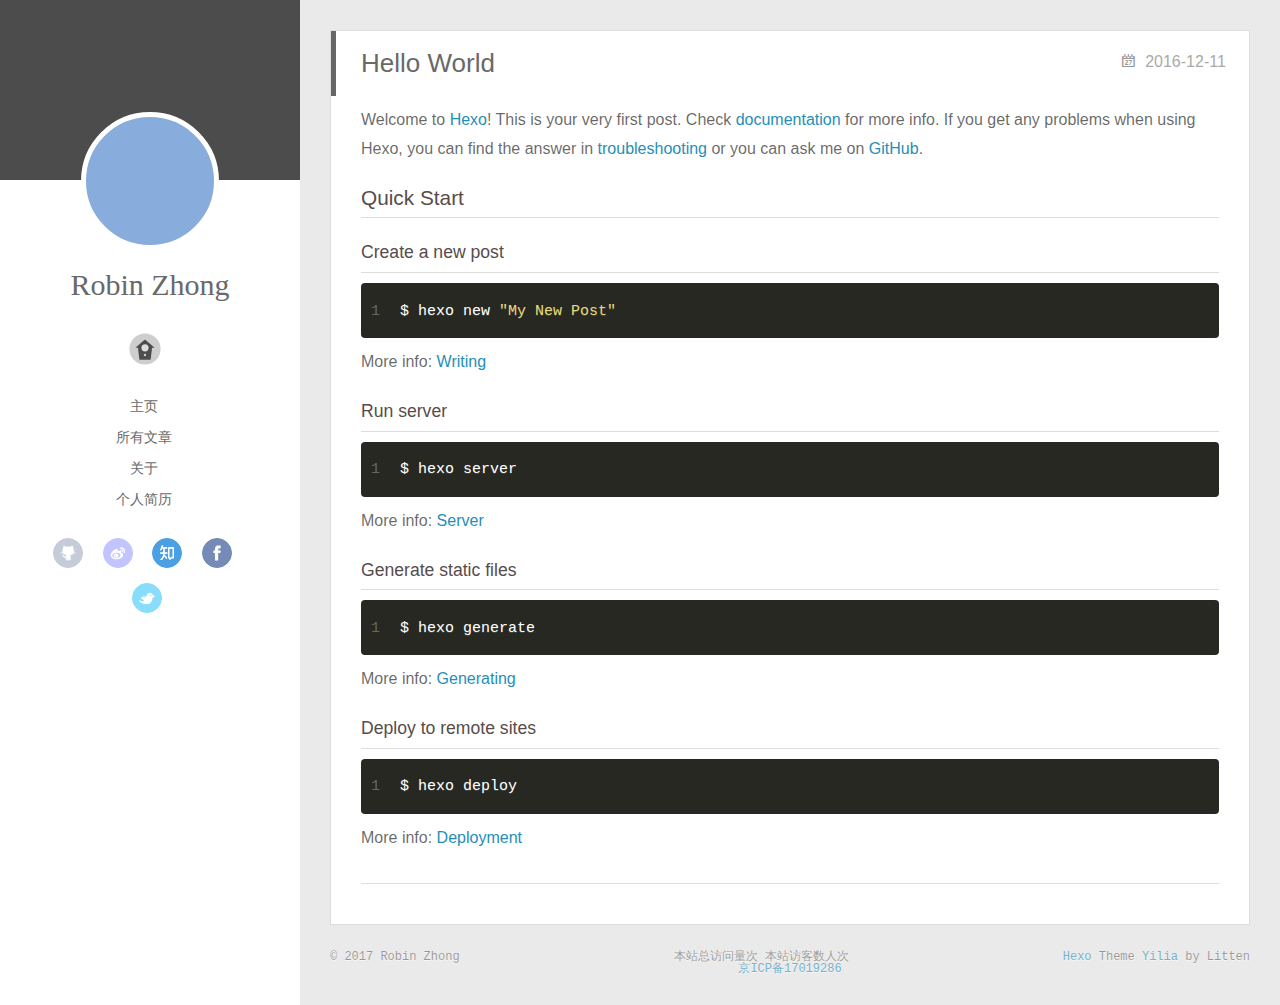
==== commit 261e489e: "Site updated: 2017-06-21 23:58:29" ====
--- a/index.html
+++ b/index.html
@@ -3,9 +3,6 @@
 <head>
   <meta charset="utf-8">
   
-  <meta name="renderer" content="webkit">
-  <meta http-equiv="X-UA-Compatible" content="IE=edge" >
-  <link rel="dns-prefetch" href="http://yoursite.com">
   <title>Hello World</title>
   <meta name="viewport" content="width=device-width, initial-scale=1, maximum-scale=1">
   <meta property="og:type" content="website">
@@ -18,141 +15,185 @@
     <link rel="alternative" href="/atom.xml" title="Hello World" type="application/atom+xml">
   
   
-    <link rel="icon" href="/favicon.png">
-  
-  <link rel="stylesheet" type="text/css" href="/main.d221b8.css">
-  <style type="text/css">
-  
-    #container.show {
-      background: linear-gradient(200deg,#a0cfe4,#e8c37e);
-    }
-  </style>
-  
-
-  
-
+    <link rel="icon" href="/favicon.ico">
+  
+  <link rel="stylesheet" href="/css/style.css">
 </head>
-
 <body>
-  <div id="container" q-class="show:isCtnShow">
-    <canvas id="anm-canvas" class="anm-canvas"></canvas>
-    <div class="left-col" q-class="show:isShow">
-      
-<div class="overlay" style="background: #4d4d4d"></div>
+  <div id="container">
+    <div class="left-col">
+    <div class="overlay"></div>
 <div class="intrude-less">
 	<header id="header" class="inner">
 		<a href="/" class="profilepic">
-			<img src="http://oa1608w2t.bkt.clouddn.com/avatar.png" class="js-avatar">
+			
+			<img lazy-src="/jayvee_avatar.jpg" class="js-avatar">
+			
 		</a>
+
 		<hgroup>
 		  <h1 class="header-author"><a href="/">Robin Zhong</a></h1>
 		</hgroup>
+
 		
 
-		<nav class="header-menu">
-			<ul>
-			
-				<li><a href="/">主页</a></li>
-	        
-				<li><a href="/archives">所有文章</a></li>
-	        
-			</ul>
-		</nav>
-		<nav class="header-smart-menu">
-    		
-    			
-    			<a q-on="click: openSlider(e, 'innerArchive')" href="javascript:void(0)">所有文章</a>
-    			
-            
-    			
-    			<a q-on="click: openSlider(e, 'friends')" href="javascript:void(0)">友链</a>
-    			
-            
-    			
-    			<a q-on="click: openSlider(e, 'aboutme')" href="javascript:void(0)">关于我</a>
-    			
-            
-		</nav>
-		<nav class="header-nav">
-			<div class="social">
-				
-					<a class="github" target="_blank" href="#" title="github"><i class="icon-github"></i></a>
-		        
-					<a class="weibo" target="_blank" href="#" title="weibo"><i class="icon-weibo"></i></a>
-		        
-					<a class="rss" target="_blank" href="#" title="rss"><i class="icon-rss"></i></a>
-		        
-					<a class="zhihu" target="_blank" href="#" title="zhihu"><i class="icon-zhihu"></i></a>
-		        
+		
+			<div class="switch-btn">
+				<div class="icon">
+					<div class="icon-ctn">
+						<div class="icon-wrap icon-house" data-idx="0">
+							<div class="birdhouse"></div>
+							<div class="birdhouse_holes"></div>
+						</div>
+						<div class="icon-wrap icon-ribbon hide" data-idx="1">
+							<div class="ribbon"></div>
+						</div>
+						
+						<div class="icon-wrap icon-link hide" data-idx="2">
+							<div class="loopback_l"></div>
+							<div class="loopback_r"></div>
+						</div>
+						
+						
+					</div>
+					
+				</div>
+				<div class="tips-box hide">
+					<div class="tips-arrow"></div>
+					<ul class="tips-inner">
+						<li>菜单</li>
+						<li>标签</li>
+						
+						<li>友情链接</li>
+						
+						
+					</ul>
+				</div>
 			</div>
-		</nav>
-	</header>		
+		
+
+		<div class="switch-area">
+			<div class="switch-wrap">
+				<section class="switch-part switch-part1">
+					<nav class="header-menu">
+						<ul>
+						
+							<li><a href="/">主页</a></li>
+				        
+							<li><a href="/archives">所有文章</a></li>
+				        
+							<li><a href="/about">关于</a></li>
+				        
+							<li><a href="/about/resume.html">个人简历</a></li>
+				        
+						</ul>
+					</nav>
+					<nav class="header-nav">
+						<div class="social">
+							
+								<a class="github" target="_blank" href="https://github.com/Jayveehe" title="github">github</a>
+					        
+								<a class="weibo" target="_blank" href="http://weibo.com/1692530220" title="weibo">weibo</a>
+					        
+								<a class="zhihu" target="_blank" href="https://www.zhihu.com/people/jayveehe" title="zhihu">zhihu</a>
+					        
+								<a class="facebook" target="_blank" href="https://www.facebook.com/jayveehe" title="facebook">facebook</a>
+					        
+								<a class="twitter" target="_blank" href="https://twitter.com/JayveeHe" title="twitter">twitter</a>
+					        
+						</div>
+					</nav>
+				</section>
+				
+				
+				<section class="switch-part switch-part2">
+					<div class="widget tagcloud" id="js-tagcloud">
+						
+					</div>
+				</section>
+				
+				
+				
+				<section class="switch-part switch-part3">
+					<div id="js-friends">
+					
+			          <a target="_blank" class="main-nav-link switch-friends-link" href="http://wangzi6147.github.io">wangzi的博客</a>
+			        
+			          <a target="_blank" class="main-nav-link switch-friends-link" href="http://lujiaying.github.io">lujiaying的博客</a>
+			        
+			          <a target="_blank" class="main-nav-link switch-friends-link" href="https://ankailiang.github.io">liang&#39;ankai的博客</a>
+			        
+			        </div>
+				</section>
+				
+
+				
+			</div>
+		</div>
+	</header>				
 </div>
-
-    </div>
-    <div class="mid-col" q-class="show:isShow,hide:isShow|isFalse">
-      
-<nav id="mobile-nav">
-  	<div class="overlay js-overlay" style="background: #4d4d4d"></div>
-	<div class="btnctn js-mobile-btnctn">
-  		<div class="slider-trigger list" q-on="click: openSlider(e)"><i class="icon icon-sort"></i></div>
-	</div>
+    </div>
+    <div class="mid-col">
+      <nav id="mobile-nav">
+  	<div class="overlay">
+  		<div class="slider-trigger"></div>
+  		<h1 class="header-author js-mobile-header hide">Robin Zhong</h1>
+  	</div>
 	<div class="intrude-less">
 		<header id="header" class="inner">
 			<div class="profilepic">
-				<img src="http://oa1608w2t.bkt.clouddn.com/avatar.png" class="js-avatar">
+				<img lazy-src="/jayvee_avatar.jpg" class="js-avatar">
 			</div>
 			<hgroup>
-			  <h1 class="header-author js-header-author">Robin Zhong</h1>
+			  <h1 class="header-author">Robin Zhong</h1>
 			</hgroup>
 			
-			
-			
-				
-			
-				
-			
-			
-			
+			<nav class="header-menu">
+				<ul>
+				
+					<li><a href="/">主页</a></li>
+		        
+					<li><a href="/archives">所有文章</a></li>
+		        
+					<li><a href="/about">关于</a></li>
+		        
+					<li><a href="/about/resume.html">个人简历</a></li>
+		        
+		        <div class="clearfix"></div>
+				</ul>
+			</nav>
 			<nav class="header-nav">
 				<div class="social">
 					
-						<a class="github" target="_blank" href="#" title="github"><i class="icon-github"></i></a>
-			        
-						<a class="weibo" target="_blank" href="#" title="weibo"><i class="icon-weibo"></i></a>
-			        
-						<a class="rss" target="_blank" href="#" title="rss"><i class="icon-rss"></i></a>
-			        
-						<a class="zhihu" target="_blank" href="#" title="zhihu"><i class="icon-zhihu"></i></a>
+						<a class="github" target="_blank" href="https://github.com/Jayveehe" title="github">github</a>
+			        
+						<a class="weibo" target="_blank" href="http://weibo.com/1692530220" title="weibo">weibo</a>
+			        
+						<a class="zhihu" target="_blank" href="https://www.zhihu.com/people/jayveehe" title="zhihu">zhihu</a>
+			        
+						<a class="facebook" target="_blank" href="https://www.facebook.com/jayveehe" title="facebook">facebook</a>
+			        
+						<a class="twitter" target="_blank" href="https://twitter.com/JayveeHe" title="twitter">twitter</a>
 			        
 				</div>
-			</nav>
-
-			<nav class="header-menu js-header-menu">
-				<ul style="width: 50%">
-				
-				
-					<li style="width: 50%"><a href="/">主页</a></li>
-		        
-					<li style="width: 50%"><a href="/archives">所有文章</a></li>
-		        
-				</ul>
 			</nav>
 		</header>				
 	</div>
-	<div class="mobile-mask" style="display:none" q-show="isShow"></div>
 </nav>
-
-      <div id="wrapper" class="body-wrap">
-        <div class="menu-l">
-          <div class="canvas-wrap">
-            <canvas data-colors="#eaeaea" data-sectionHeight="100" data-contentId="js-content" id="myCanvas1" class="anm-canvas"></canvas>
-          </div>
-          <div id="js-content" class="content-ll">
-            
-  
-    <article id="post-hello-world" class="article article-type-post  article-index" itemscope itemprop="blogPost">
+      <div class="body-wrap">
+  
+    <article id="post-hello-world" class="article article-type-post" itemscope itemprop="blogPost">
+  
+    <div class="article-meta">
+      <a href="/2016/12/11/hello-world/" class="article-date">
+  	<time datetime="2016-12-11T15:13:39.670Z" itemprop="datePublished">2016-12-11</time>
+</a>
+    </div>
+  
   <div class="article-inner">
+    
+      <input type="hidden" class="isFancy" />
+    
     
       <header class="article-header">
         
@@ -162,12 +203,8 @@
     </h1>
   
 
-        
-        <a href="/2016/12/11/hello-world/" class="archive-article-date">
-  	<time datetime="2016-12-11T15:13:39.670Z" itemprop="datePublished"><i class="icon-calendar icon"></i>2016-12-11</time>
-</a>
-        
       </header>
+      
     
     <div class="article-entry" itemprop="articleBody">
       
@@ -182,24 +219,20 @@
 <p>More info: <a href="https://hexo.io/docs/deployment.html" target="_blank" rel="external">Deployment</a></p>
 
       
-
-      
-    </div>
+    </div>
+    
     <div class="article-info article-info-index">
       
       
       
 
       
-        <p class="article-more-link">
-          <a class="article-more-a" href="/2016/12/11/hello-world/">展开全文 >></a>
-        </p>
-      
-
-      
-      <div class="clearfix"></div>
-    </div>
+      <div class="clearfix">
+      </div>
+    </div>
+    
   </div>
+  
 </article>
 
 
@@ -208,56 +241,79 @@
 
 
 
-
-  
-  
-
-
-          </div>
-        </div>
-      </div>
+  
+  
+</div>
       <footer id="footer">
   <div class="outer">
     <div id="footer-info">
     	<div class="footer-left">
     		&copy; 2017 Robin Zhong
     	</div>
-      	<div class="footer-right">
+      <div class="footer-right">
       		<a href="http://hexo.io/" target="_blank">Hexo</a>  Theme <a href="https://github.com/litten/hexo-theme-yilia" target="_blank">Yilia</a> by Litten
-      	</div>
+      </div>
+      <div>
+          <span id="busuanzi_container_site_pv">
+              本站总访问量<span id="busuanzi_value_site_pv"></span>次
+          </span>
+          <span id="busuanzi_container_site_uv">
+            本站访客数<span id="busuanzi_value_site_uv"></span>人次
+          </span>
+      </div>
+      <div>
+        <span>
+          <a href="http://www.miitbeian.gov.cn">京ICP备17019286</a>
+        </span>
+      </div>
     </div>
   </div>
+  <script async src="https://dn-lbstatics.qbox.me/busuanzi/2.3/busuanzi.pure.mini.js">
+  </script>
+<script>
+	var _hmt = _hmt || [];
+	(function() {
+	  var hm = document.createElement("script");
+	  hm.src = "//hm.baidu.com/hm.js?c7d89ed67901d02cba33dda8213119e1";
+	  var s = document.getElementsByTagName("script")[0];
+	  s.parentNode.insertBefore(hm, s);
+	})();
+</script>
+<script>
+  (function(i,s,o,g,r,a,m){i['GoogleAnalyticsObject']=r;i[r]=i[r]||function(){
+  (i[r].q=i[r].q||[]).push(arguments)},i[r].l=1*new Date();a=s.createElement(o),
+  m=s.getElementsByTagName(o)[0];a.async=1;a.src=g;m.parentNode.insertBefore(a,m)
+  })(window,document,'script','https://www.google-analytics.com/analytics.js','ga');
+
+  ga('create', 'UA-41257143-1', 'auto');
+  ga('send', 'pageview');
+
+</script>
+
 </footer>
-    </div>
-    <script>
+
+    </div>
+    
+  <link rel="stylesheet" href="/fancybox/jquery.fancybox.css">
+
+
+<script>
 	var yiliaConfig = {
+		fancybox: true,
 		mathjax: true,
+		animate: true,
 		isHome: true,
 		isPost: false,
 		isArchive: false,
 		isTag: false,
 		isCategory: false,
-		open_in_new: false,
-		root: "/",
-		innerArchive: true,
-		showTags: false
+		open_in_new: false
 	}
 </script>
-
-<script>
-!function(t){function n(r){if(e[r])return e[r].exports;var o=e[r]={exports:{},id:r,loaded:!1};return t[r].call(o.exports,o,o.exports,n),o.loaded=!0,o.exports}var e={};return n.m=t,n.c=e,n.p="/",n(0)}([function(t,n,e){"use strict";function r(t){return t&&t.__esModule?t:{default:t}}function o(t,n){var e=/\/|index.html/g;return t.replace(e,"")===n.replace(e,"")}function i(){for(var t=document.querySelectorAll(".js-header-menu li a"),n=window.location.pathname,e=0,r=t.length;e<r;e++){var i=t[e];o(n,i.getAttribute("href"))&&(0,d.default)(i,"active")}}function u(t){for(var n=t.offsetLeft,e=t.offsetParent;null!==e;)n+=e.offsetLeft,e=e.offsetParent;return n}function f(t){for(var n=t.offsetTop,e=t.offsetParent;null!==e;)n+=e.offsetTop,e=e.offsetParent;return n}function c(t,n,e,r,o){var i=u(t),c=f(t)-n;if(c-e<=o){var a=t.$newDom;a||(a=t.cloneNode(!0),(0,h.default)(t,a),t.$newDom=a,a.style.position="fixed",a.style.top=(e||c)+"px",a.style.left=i+"px",a.style.zIndex=r||2,a.style.width="100%",a.style.color="#fff"),a.style.visibility="visible",t.style.visibility="hidden"}else{t.style.visibility="visible";var s=t.$newDom;s&&(s.style.visibility="hidden")}}function a(){var t=document.querySelector(".js-overlay"),n=document.querySelector(".js-header-menu");c(t,document.body.scrollTop,-63,2,0),c(n,document.body.scrollTop,1,3,0)}function s(){document.querySelector("#container").addEventListener("scroll",function(t){a()}),window.addEventListener("scroll",function(t){a()}),a()}function l(){x.default.versions.mobile&&window.screen.width<800&&(i(),s())}var p=e(71),d=r(p),v=e(72),y=(r(v),e(84)),h=r(y),b=e(69),x=r(b),m=e(75),g=r(m),w=e(70);l(),(0,w.addLoadEvent)(function(){g.default.init()}),t.exports={}},function(t,n){var e=t.exports="undefined"!=typeof window&&window.Math==Math?window:"undefined"!=typeof self&&self.Math==Math?self:Function("return this")();"number"==typeof __g&&(__g=e)},function(t,n){var e={}.hasOwnProperty;t.exports=function(t,n){return e.call(t,n)}},function(t,n,e){var r=e(49),o=e(15);t.exports=function(t){return r(o(t))}},function(t,n,e){t.exports=!e(8)(function(){return 7!=Object.defineProperty({},"a",{get:function(){return 7}}).a})},function(t,n,e){var r=e(6),o=e(12);t.exports=e(4)?function(t,n,e){return r.f(t,n,o(1,e))}:function(t,n,e){return t[n]=e,t}},function(t,n,e){var r=e(10),o=e(30),i=e(24),u=Object.defineProperty;n.f=e(4)?Object.defineProperty:function(t,n,e){if(r(t),n=i(n,!0),r(e),o)try{return u(t,n,e)}catch(t){}if("get"in e||"set"in e)throw TypeError("Accessors not supported!");return"value"in e&&(t[n]=e.value),t}},function(t,n,e){var r=e(22)("wks"),o=e(13),i=e(1).Symbol,u="function"==typeof i,f=t.exports=function(t){return r[t]||(r[t]=u&&i[t]||(u?i:o)("Symbol."+t))};f.store=r},function(t,n){t.exports=function(t){try{return!!t()}catch(t){return!0}}},function(t,n,e){var r=e(35),o=e(16);t.exports=Object.keys||function(t){return r(t,o)}},function(t,n,e){var r=e(11);t.exports=function(t){if(!r(t))throw TypeError(t+" is not an object!");return t}},function(t,n){t.exports=function(t){return"object"==typeof t?null!==t:"function"==typeof t}},function(t,n){t.exports=function(t,n){return{enumerable:!(1&t),configurable:!(2&t),writable:!(4&t),value:n}}},function(t,n){var e=0,r=Math.random();t.exports=function(t){return"Symbol(".concat(void 0===t?"":t,")_",(++e+r).toString(36))}},function(t,n){var e=t.exports={version:"2.4.0"};"number"==typeof __e&&(__e=e)},function(t,n){t.exports=function(t){if(void 0==t)throw TypeError("Can't call method on  "+t);return t}},function(t,n){t.exports="constructor,hasOwnProperty,isPrototypeOf,propertyIsEnumerable,toLocaleString,toString,valueOf".split(",")},function(t,n){t.exports={}},function(t,n){t.exports=!0},function(t,n){n.f={}.propertyIsEnumerable},function(t,n,e){var r=e(6).f,o=e(2),i=e(7)("toStringTag");t.exports=function(t,n,e){t&&!o(t=e?t:t.prototype,i)&&r(t,i,{configurable:!0,value:n})}},function(t,n,e){var r=e(22)("keys"),o=e(13);t.exports=function(t){return r[t]||(r[t]=o(t))}},function(t,n,e){var r=e(1),o="__core-js_shared__",i=r[o]||(r[o]={});t.exports=function(t){return i[t]||(i[t]={})}},function(t,n){var e=Math.ceil,r=Math.floor;t.exports=function(t){return isNaN(t=+t)?0:(t>0?r:e)(t)}},function(t,n,e){var r=e(11);t.exports=function(t,n){if(!r(t))return t;var e,o;if(n&&"function"==typeof(e=t.toString)&&!r(o=e.call(t)))return o;if("function"==typeof(e=t.valueOf)&&!r(o=e.call(t)))return o;if(!n&&"function"==typeof(e=t.toString)&&!r(o=e.call(t)))return o;throw TypeError("Can't convert object to primitive value")}},function(t,n,e){var r=e(1),o=e(14),i=e(18),u=e(26),f=e(6).f;t.exports=function(t){var n=o.Symbol||(o.Symbol=i?{}:r.Symbol||{});"_"==t.charAt(0)||t in n||f(n,t,{value:u.f(t)})}},function(t,n,e){n.f=e(7)},function(t,n,e){var r=e(1),o=e(14),i=e(46),u=e(5),f="prototype",c=function(t,n,e){var a,s,l,p=t&c.F,d=t&c.G,v=t&c.S,y=t&c.P,h=t&c.B,b=t&c.W,x=d?o:o[n]||(o[n]={}),m=x[f],g=d?r:v?r[n]:(r[n]||{})[f];d&&(e=n);for(a in e)s=!p&&g&&void 0!==g[a],s&&a in x||(l=s?g[a]:e[a],x[a]=d&&"function"!=typeof g[a]?e[a]:h&&s?i(l,r):b&&g[a]==l?function(t){var n=function(n,e,r){if(this instanceof t){switch(arguments.length){case 0:return new t;case 1:return new t(n);case 2:return new t(n,e)}return new t(n,e,r)}return t.apply(this,arguments)};return n[f]=t[f],n}(l):y&&"function"==typeof l?i(Function.call,l):l,y&&((x.virtual||(x.virtual={}))[a]=l,t&c.R&&m&&!m[a]&&u(m,a,l)))};c.F=1,c.G=2,c.S=4,c.P=8,c.B=16,c.W=32,c.U=64,c.R=128,t.exports=c},function(t,n){var e={}.toString;t.exports=function(t){return e.call(t).slice(8,-1)}},function(t,n,e){var r=e(11),o=e(1).document,i=r(o)&&r(o.createElement);t.exports=function(t){return i?o.createElement(t):{}}},function(t,n,e){t.exports=!e(4)&&!e(8)(function(){return 7!=Object.defineProperty(e(29)("div"),"a",{get:function(){return 7}}).a})},function(t,n,e){"use strict";var r=e(18),o=e(27),i=e(36),u=e(5),f=e(2),c=e(17),a=e(51),s=e(20),l=e(58),p=e(7)("iterator"),d=!([].keys&&"next"in[].keys()),v="@@iterator",y="keys",h="values",b=function(){return this};t.exports=function(t,n,e,x,m,g,w){a(e,n,x);var O,S,_,j=function(t){if(!d&&t in A)return A[t];switch(t){case y:return function(){return new e(this,t)};case h:return function(){return new e(this,t)}}return function(){return new e(this,t)}},P=n+" Iterator",E=m==h,M=!1,A=t.prototype,T=A[p]||A[v]||m&&A[m],L=T||j(m),N=m?E?j("entries"):L:void 0,C="Array"==n?A.entries||T:T;if(C&&(_=l(C.call(new t)),_!==Object.prototype&&(s(_,P,!0),r||f(_,p)||u(_,p,b))),E&&T&&T.name!==h&&(M=!0,L=function(){return T.call(this)}),r&&!w||!d&&!M&&A[p]||u(A,p,L),c[n]=L,c[P]=b,m)if(O={values:E?L:j(h),keys:g?L:j(y),entries:N},w)for(S in O)S in A||i(A,S,O[S]);else o(o.P+o.F*(d||M),n,O);return O}},function(t,n,e){var r=e(10),o=e(55),i=e(16),u=e(21)("IE_PROTO"),f=function(){},c="prototype",a=function(){var t,n=e(29)("iframe"),r=i.length,o="<",u=">";for(n.style.display="none",e(48).appendChild(n),n.src="javascript:",t=n.contentWindow.document,t.open(),t.write(o+"script"+u+"document.F=Object"+o+"/script"+u),t.close(),a=t.F;r--;)delete a[c][i[r]];return a()};t.exports=Object.create||function(t,n){var e;return null!==t?(f[c]=r(t),e=new f,f[c]=null,e[u]=t):e=a(),void 0===n?e:o(e,n)}},function(t,n,e){var r=e(35),o=e(16).concat("length","prototype");n.f=Object.getOwnPropertyNames||function(t){return r(t,o)}},function(t,n){n.f=Object.getOwnPropertySymbols},function(t,n,e){var r=e(2),o=e(3),i=e(45)(!1),u=e(21)("IE_PROTO");t.exports=function(t,n){var e,f=o(t),c=0,a=[];for(e in f)e!=u&&r(f,e)&&a.push(e);for(;n.length>c;)r(f,e=n[c++])&&(~i(a,e)||a.push(e));return a}},function(t,n,e){t.exports=e(5)},function(t,n,e){var r=e(15);t.exports=function(t){return Object(r(t))}},function(t,n,e){t.exports={default:e(41),__esModule:!0}},function(t,n,e){t.exports={default:e(42),__esModule:!0}},function(t,n,e){"use strict";function r(t){return t&&t.__esModule?t:{default:t}}n.__esModule=!0;var o=e(39),i=r(o),u=e(38),f=r(u),c="function"==typeof f.default&&"symbol"==typeof i.default?function(t){return typeof t}:function(t){return t&&"function"==typeof f.default&&t.constructor===f.default&&t!==f.default.prototype?"symbol":typeof t};n.default="function"==typeof f.default&&"symbol"===c(i.default)?function(t){return"undefined"==typeof t?"undefined":c(t)}:function(t){return t&&"function"==typeof f.default&&t.constructor===f.default&&t!==f.default.prototype?"symbol":"undefined"==typeof t?"undefined":c(t)}},function(t,n,e){e(65),e(63),e(66),e(67),t.exports=e(14).Symbol},function(t,n,e){e(64),e(68),t.exports=e(26).f("iterator")},function(t,n){t.exports=function(t){if("function"!=typeof t)throw TypeError(t+" is not a function!");return t}},function(t,n){t.exports=function(){}},function(t,n,e){var r=e(3),o=e(61),i=e(60);t.exports=function(t){return function(n,e,u){var f,c=r(n),a=o(c.length),s=i(u,a);if(t&&e!=e){for(;a>s;)if(f=c[s++],f!=f)return!0}else for(;a>s;s++)if((t||s in c)&&c[s]===e)return t||s||0;return!t&&-1}}},function(t,n,e){var r=e(43);t.exports=function(t,n,e){if(r(t),void 0===n)return t;switch(e){case 1:return function(e){return t.call(n,e)};case 2:return function(e,r){return t.call(n,e,r)};case 3:return function(e,r,o){return t.call(n,e,r,o)}}return function(){return t.apply(n,arguments)}}},function(t,n,e){var r=e(9),o=e(34),i=e(19);t.exports=function(t){var n=r(t),e=o.f;if(e)for(var u,f=e(t),c=i.f,a=0;f.length>a;)c.call(t,u=f[a++])&&n.push(u);return n}},function(t,n,e){t.exports=e(1).document&&document.documentElement},function(t,n,e){var r=e(28);t.exports=Object("z").propertyIsEnumerable(0)?Object:function(t){return"String"==r(t)?t.split(""):Object(t)}},function(t,n,e){var r=e(28);t.exports=Array.isArray||function(t){return"Array"==r(t)}},function(t,n,e){"use strict";var r=e(32),o=e(12),i=e(20),u={};e(5)(u,e(7)("iterator"),function(){return this}),t.exports=function(t,n,e){t.prototype=r(u,{next:o(1,e)}),i(t,n+" Iterator")}},function(t,n){t.exports=function(t,n){return{value:n,done:!!t}}},function(t,n,e){var r=e(9),o=e(3);t.exports=function(t,n){for(var e,i=o(t),u=r(i),f=u.length,c=0;f>c;)if(i[e=u[c++]]===n)return e}},function(t,n,e){var r=e(13)("meta"),o=e(11),i=e(2),u=e(6).f,f=0,c=Object.isExtensible||function(){return!0},a=!e(8)(function(){return c(Object.preventExtensions({}))}),s=function(t){u(t,r,{value:{i:"O"+ ++f,w:{}}})},l=function(t,n){if(!o(t))return"symbol"==typeof t?t:("string"==typeof t?"S":"P")+t;if(!i(t,r)){if(!c(t))return"F";if(!n)return"E";s(t)}return t[r].i},p=function(t,n){if(!i(t,r)){if(!c(t))return!0;if(!n)return!1;s(t)}return t[r].w},d=function(t){return a&&v.NEED&&c(t)&&!i(t,r)&&s(t),t},v=t.exports={KEY:r,NEED:!1,fastKey:l,getWeak:p,onFreeze:d}},function(t,n,e){var r=e(6),o=e(10),i=e(9);t.exports=e(4)?Object.defineProperties:function(t,n){o(t);for(var e,u=i(n),f=u.length,c=0;f>c;)r.f(t,e=u[c++],n[e]);return t}},function(t,n,e){var r=e(19),o=e(12),i=e(3),u=e(24),f=e(2),c=e(30),a=Object.getOwnPropertyDescriptor;n.f=e(4)?a:function(t,n){if(t=i(t),n=u(n,!0),c)try{return a(t,n)}catch(t){}if(f(t,n))return o(!r.f.call(t,n),t[n])}},function(t,n,e){var r=e(3),o=e(33).f,i={}.toString,u="object"==typeof window&&window&&Object.getOwnPropertyNames?Object.getOwnPropertyNames(window):[],f=function(t){try{return o(t)}catch(t){return u.slice()}};t.exports.f=function(t){return u&&"[object Window]"==i.call(t)?f(t):o(r(t))}},function(t,n,e){var r=e(2),o=e(37),i=e(21)("IE_PROTO"),u=Object.prototype;t.exports=Object.getPrototypeOf||function(t){return t=o(t),r(t,i)?t[i]:"function"==typeof t.constructor&&t instanceof t.constructor?t.constructor.prototype:t instanceof Object?u:null}},function(t,n,e){var r=e(23),o=e(15);t.exports=function(t){return function(n,e){var i,u,f=String(o(n)),c=r(e),a=f.length;return c<0||c>=a?t?"":void 0:(i=f.charCodeAt(c),i<55296||i>56319||c+1===a||(u=f.charCodeAt(c+1))<56320||u>57343?t?f.charAt(c):i:t?f.slice(c,c+2):(i-55296<<10)+(u-56320)+65536)}}},function(t,n,e){var r=e(23),o=Math.max,i=Math.min;t.exports=function(t,n){return t=r(t),t<0?o(t+n,0):i(t,n)}},function(t,n,e){var r=e(23),o=Math.min;t.exports=function(t){return t>0?o(r(t),9007199254740991):0}},function(t,n,e){"use strict";var r=e(44),o=e(52),i=e(17),u=e(3);t.exports=e(31)(Array,"Array",function(t,n){this._t=u(t),this._i=0,this._k=n},function(){var t=this._t,n=this._k,e=this._i++;return!t||e>=t.length?(this._t=void 0,o(1)):"keys"==n?o(0,e):"values"==n?o(0,t[e]):o(0,[e,t[e]])},"values"),i.Arguments=i.Array,r("keys"),r("values"),r("entries")},function(t,n){},function(t,n,e){"use strict";var r=e(59)(!0);e(31)(String,"String",function(t){this._t=String(t),this._i=0},function(){var t,n=this._t,e=this._i;return e>=n.length?{value:void 0,done:!0}:(t=r(n,e),this._i+=t.length,{value:t,done:!1})})},function(t,n,e){"use strict";var r=e(1),o=e(2),i=e(4),u=e(27),f=e(36),c=e(54).KEY,a=e(8),s=e(22),l=e(20),p=e(13),d=e(7),v=e(26),y=e(25),h=e(53),b=e(47),x=e(50),m=e(10),g=e(3),w=e(24),O=e(12),S=e(32),_=e(57),j=e(56),P=e(6),E=e(9),M=j.f,A=P.f,T=_.f,L=r.Symbol,N=r.JSON,C=N&&N.stringify,k="prototype",F=d("_hidden"),q=d("toPrimitive"),I={}.propertyIsEnumerable,B=s("symbol-registry"),D=s("symbols"),W=s("op-symbols"),H=Object[k],K="function"==typeof L,R=r.QObject,J=!R||!R[k]||!R[k].findChild,U=i&&a(function(){return 7!=S(A({},"a",{get:function(){return A(this,"a",{value:7}).a}})).a})?function(t,n,e){var r=M(H,n);r&&delete H[n],A(t,n,e),r&&t!==H&&A(H,n,r)}:A,G=function(t){var n=D[t]=S(L[k]);return n._k=t,n},$=K&&"symbol"==typeof L.iterator?function(t){return"symbol"==typeof t}:function(t){return t instanceof L},z=function(t,n,e){return t===H&&z(W,n,e),m(t),n=w(n,!0),m(e),o(D,n)?(e.enumerable?(o(t,F)&&t[F][n]&&(t[F][n]=!1),e=S(e,{enumerable:O(0,!1)})):(o(t,F)||A(t,F,O(1,{})),t[F][n]=!0),U(t,n,e)):A(t,n,e)},Y=function(t,n){m(t);for(var e,r=b(n=g(n)),o=0,i=r.length;i>o;)z(t,e=r[o++],n[e]);return t},Q=function(t,n){return void 0===n?S(t):Y(S(t),n)},X=function(t){var n=I.call(this,t=w(t,!0));return!(this===H&&o(D,t)&&!o(W,t))&&(!(n||!o(this,t)||!o(D,t)||o(this,F)&&this[F][t])||n)},V=function(t,n){if(t=g(t),n=w(n,!0),t!==H||!o(D,n)||o(W,n)){var e=M(t,n);return!e||!o(D,n)||o(t,F)&&t[F][n]||(e.enumerable=!0),e}},Z=function(t){for(var n,e=T(g(t)),r=[],i=0;e.length>i;)o(D,n=e[i++])||n==F||n==c||r.push(n);return r},tt=function(t){for(var n,e=t===H,r=T(e?W:g(t)),i=[],u=0;r.length>u;)!o(D,n=r[u++])||e&&!o(H,n)||i.push(D[n]);return i};K||(L=function(){if(this instanceof L)throw TypeError("Symbol is not a constructor!");var t=p(arguments.length>0?arguments[0]:void 0),n=function(e){this===H&&n.call(W,e),o(this,F)&&o(this[F],t)&&(this[F][t]=!1),U(this,t,O(1,e))};return i&&J&&U(H,t,{configurable:!0,set:n}),G(t)},f(L[k],"toString",function(){return this._k}),j.f=V,P.f=z,e(33).f=_.f=Z,e(19).f=X,e(34).f=tt,i&&!e(18)&&f(H,"propertyIsEnumerable",X,!0),v.f=function(t){return G(d(t))}),u(u.G+u.W+u.F*!K,{Symbol:L});for(var nt="hasInstance,isConcatSpreadable,iterator,match,replace,search,species,split,toPrimitive,toStringTag,unscopables".split(","),et=0;nt.length>et;)d(nt[et++]);for(var nt=E(d.store),et=0;nt.length>et;)y(nt[et++]);u(u.S+u.F*!K,"Symbol",{for:function(t){return o(B,t+="")?B[t]:B[t]=L(t)},keyFor:function(t){if($(t))return h(B,t);throw TypeError(t+" is not a symbol!")},useSetter:function(){J=!0},useSimple:function(){J=!1}}),u(u.S+u.F*!K,"Object",{create:Q,defineProperty:z,defineProperties:Y,getOwnPropertyDescriptor:V,getOwnPropertyNames:Z,getOwnPropertySymbols:tt}),N&&u(u.S+u.F*(!K||a(function(){var t=L();return"[null]"!=C([t])||"{}"!=C({a:t})||"{}"!=C(Object(t))})),"JSON",{stringify:function(t){if(void 0!==t&&!$(t)){for(var n,e,r=[t],o=1;arguments.length>o;)r.push(arguments[o++]);return n=r[1],"function"==typeof n&&(e=n),!e&&x(n)||(n=function(t,n){if(e&&(n=e.call(this,t,n)),!$(n))return n}),r[1]=n,C.apply(N,r)}}}),L[k][q]||e(5)(L[k],q,L[k].valueOf),l(L,"Symbol"),l(Math,"Math",!0),l(r.JSON,"JSON",!0)},function(t,n,e){e(25)("asyncIterator")},function(t,n,e){e(25)("observable")},function(t,n,e){e(62);for(var r=e(1),o=e(5),i=e(17),u=e(7)("toStringTag"),f=["NodeList","DOMTokenList","MediaList","StyleSheetList","CSSRuleList"],c=0;c<5;c++){var a=f[c],s=r[a],l=s&&s.prototype;l&&!l[u]&&o(l,u,a),i[a]=i.Array}},function(t,n){"use strict";var e={versions:function(){var t=window.navigator.userAgent;return{trident:t.indexOf("Trident")>-1,presto:t.indexOf("Presto")>-1,webKit:t.indexOf("AppleWebKit")>-1,gecko:t.indexOf("Gecko")>-1&&t.indexOf("KHTML")==-1,mobile:!!t.match(/AppleWebKit.*Mobile.*/),ios:!!t.match(/\(i[^;]+;( U;)? CPU.+Mac OS X/),android:t.indexOf("Android")>-1||t.indexOf("Linux")>-1,iPhone:t.indexOf("iPhone")>-1||t.indexOf("Mac")>-1,iPad:t.indexOf("iPad")>-1,webApp:t.indexOf("Safari")==-1,weixin:t.indexOf("MicroMessenger")==-1}}()};t.exports=e},function(t,n,e){"use strict";function r(t){return t&&t.__esModule?t:{default:t}}var o=e(40),i=r(o),u=function(){function t(t,n,e){return n||e?String.fromCharCode(n||e):o[t]||t}function n(t){return l[t]}var e=/&quot;|&lt;|&gt;|&amp;|&nbsp;|&apos;|&#(\d+);|&#(\d+)/g,r=/['<> "&]/g,o={"&quot;":'"',"&lt;":"<","&gt;":">","&amp;":"&","&nbsp;":" "},f=/\u00a0/g,c=/<br\s*\/?>/gi,a=/\r?\n/g,s=/\s/g,l={};for(var p in o)l[o[p]]=p;return o["&apos;"]="'",l["'"]="&#39;",{encode:function(t){return t?(""+t).replace(r,n).replace(a,"<br/>").replace(s,"&nbsp;"):""},decode:function(n){return n?(""+n).replace(c,"\n").replace(e,t).replace(f," "):""},encodeBase16:function(t){if(!t)return t;t+="";for(var n=[],e=0,r=t.length;r>e;e++)n.push(t.charCodeAt(e).toString(16).toUpperCase());return n.join("")},encodeBase16forJSON:function(t){if(!t)return t;t=t.replace(/[\u4E00-\u9FBF]/gi,function(t){return escape(t).replace("%u","\\u")});for(var n=[],e=0,r=t.length;r>e;e++)n.push(t.charCodeAt(e).toString(16).toUpperCase());return n.join("")},decodeBase16:function(t){if(!t)return t;t+="";for(var n=[],e=0,r=t.length;r>e;e+=2)n.push(String.fromCharCode("0x"+t.slice(e,e+2)));return n.join("")},encodeObject:function(t){if(t instanceof Array)for(var n=0,e=t.length;e>n;n++)t[n]=u.encodeObject(t[n]);else if("object"==("undefined"==typeof t?"undefined":(0,i.default)(t)))for(var r in t)t[r]=u.encodeObject(t[r]);else if("string"==typeof t)return u.encode(t);return t},loadScript:function(t){var n=document.createElement("script");document.getElementsByTagName("body")[0].appendChild(n),n.setAttribute("src",t)},addLoadEvent:function(t){var n=window.onload;"function"!=typeof window.onload?window.onload=t:window.onload=function(){n(),t()}}}}();t.exports=u},function(t,n){function e(t,n){t.classList?t.classList.add(n):t.className+=" "+n}t.exports=e},function(t,n){function e(t,n){if(t.classList)t.classList.remove(n);else{var e=new RegExp("(^|\\b)"+n.split(" ").join("|")+"(\\b|$)","gi");t.className=t.className.replace(e," ")}}t.exports=e},,,function(t,n){"use strict";function e(){var t=document.querySelector("#page-nav");if(t&&!document.querySelector("#page-nav .extend.prev")&&(t.innerHTML='<a class="extend prev disabled" rel="prev">&laquo; Prev</a>'+t.innerHTML),t&&!document.querySelector("#page-nav .extend.next")&&(t.innerHTML=t.innerHTML+'<a class="extend next disabled" rel="next">Next &raquo;</a>'),yiliaConfig&&yiliaConfig.open_in_new){var n=document.querySelectorAll(".article-entry a:not(.article-more-a)");n.forEach(function(t){t.setAttribute("target","_blank")})}var e=document.querySelector("#js-aboutme");e&&0!==e.length&&(e.innerHTML=e.innerText)}t.exports={init:e}},,,,,,,,,function(t,n){function e(t,n){if("string"==typeof n)return t.insertAdjacentHTML("afterend",n);var e=t.nextSibling;return e?t.parentNode.insertBefore(n,e):t.parentNode.appendChild(n)}t.exports=e}]);
-</script>
-<script src="/main.d221b8.js"></script>
-<script>
-(function() {
-	var loadScript = function(path) {
-	    var $script = document.createElement('script')
-	    document.getElementsByTagName('body')[0].appendChild($script)
-	    $script.setAttribute('src', path)
-	}
-	loadScript("/slider.59dfdc.js")
-})();
-</script>
+<script src="http://7.url.cn/edu/jslib/comb/require-2.1.6,jquery-1.9.1.min.js"></script>
+<script src="/js/main.js"></script>
+
+
 
 
 
@@ -279,214 +335,10 @@
 });
 </script>
 
-<script src="//cdn.mathjax.org/mathjax/latest/MathJax.js?config=TeX-AMS-MML_HTMLorMML">
-</script>
-
-
-    
-<div class="tools-col" q-class="show:isShow,hide:isShow|isFalse" q-on="click:stop(e)">
-  <div class="tools-nav header-menu">
-    
-    
-      
-      
-      
-    
-      
-      
-      
-    
-      
-      
-      
-    
-    
-
-    <ul style="width: 70%">
-    
-    
-      
-      <li style="width: 33.333333333333336%" q-on="click: openSlider(e, 'innerArchive')"><a href="javascript:void(0)" q-class="active:innerArchive">所有文章</a></li>
-      
-        
-      
-      <li style="width: 33.333333333333336%" q-on="click: openSlider(e, 'friends')"><a href="javascript:void(0)" q-class="active:friends">友链</a></li>
-      
-        
-      
-      <li style="width: 33.333333333333336%" q-on="click: openSlider(e, 'aboutme')"><a href="javascript:void(0)" q-class="active:aboutme">关于我</a></li>
-      
-        
-    </ul>
-  </div>
-  <div class="tools-wrap">
-    
-    	<section class="tools-section tools-section-all" q-show="innerArchive">
-        <div class="search-wrap">
-          <input class="search-ipt" q-model="search" type="text" placeholder="find something…">
-          <i class="icon-search icon" q-show="search|isEmptyStr"></i>
-          <i class="icon-close icon" q-show="search|isNotEmptyStr" q-on="click:clearChose(e)"></i>
-        </div>
-        <div class="widget tagcloud search-tag">
-          <p class="search-tag-wording">tag:</p>
-          <label class="search-switch">
-            <input type="checkbox" q-on="click:toggleTag(e)" q-attr="checked:showTags">
-          </label>
-          <ul class="article-tag-list" q-show="showTags">
-            
-            <div class="clearfix"></div>
-          </ul>
-        </div>
-        <ul class="search-ul">
-          <p q-show="jsonFail" style="padding: 20px; font-size: 12px;">
-            缺失模块。<br/>1、在博客根目录（注意不是yilia根目录）执行以下命令：<br/> npm i hexo-generator-json-content --save<br/><br/>
-            2、在根目录_config.yml里添加配置：
-<pre style="font-size: 12px;" q-show="jsonFail">
-  jsonContent:
-    meta: false
-    pages: false
-    posts:
-      title: true
-      date: true
-      path: true
-      text: true
-      raw: false
-      content: false
-      slug: false
-      updated: false
-      comments: false
-      link: false
-      permalink: false
-      excerpt: false
-      categories: false
-      tags: true
-</pre>
-          </p>
-          <li class="search-li" q-repeat="items" q-show="isShow">
-            <a q-attr="href:path|urlformat" class="search-title"><i class="icon-quo-left icon"></i><span q-text="title"></span></a>
-            <p class="search-time">
-              <i class="icon-calendar icon"></i>
-              <span q-text="date|dateformat"></span>
-            </p>
-            <p class="search-tag">
-              <i class="icon-price-tags icon"></i>
-              <span q-repeat="tags" q-on="click:choseTag(e, name)" q-text="name|tagformat"></span>
-            </p>
-          </li>
-        </ul>
-    	</section>
-    
-
-    
-    	<section class="tools-section tools-section-friends" q-show="friends">
-  		
-        <ul class="search-ul">
-          
-            <li class="search-li">
-              <a href="http://localhost:4000/" target="_blank" class="search-title"><i class="icon-quo-left icon"></i>友情链接1</a>
-            </li>
-          
-            <li class="search-li">
-              <a href="http://localhost:4000/" target="_blank" class="search-title"><i class="icon-quo-left icon"></i>友情链接2</a>
-            </li>
-          
-            <li class="search-li">
-              <a href="http://localhost:4000/" target="_blank" class="search-title"><i class="icon-quo-left icon"></i>友情链接3</a>
-            </li>
-          
-            <li class="search-li">
-              <a href="http://localhost:4000/" target="_blank" class="search-title"><i class="icon-quo-left icon"></i>友情链接4</a>
-            </li>
-          
-            <li class="search-li">
-              <a href="http://localhost:4000/" target="_blank" class="search-title"><i class="icon-quo-left icon"></i>友情链接5</a>
-            </li>
-          
-            <li class="search-li">
-              <a href="http://localhost:4000/" target="_blank" class="search-title"><i class="icon-quo-left icon"></i>友情链接6</a>
-            </li>
-          
-        </ul>
-  		
-    	</section>
-    
-
-    
-    	<section class="tools-section tools-section-me" q-show="aboutme">
-  	  	
-  	  		<div class="aboutme-wrap" id="js-aboutme">很惭愧&lt;br&gt;&lt;br&gt;只做了一点微小的工作&lt;br&gt;谢谢大家</div>
-  	  	
-    	</section>
-    
-  </div>
-  
-</div>
-    <!-- Root element of PhotoSwipe. Must have class pswp. -->
-<div class="pswp" tabindex="-1" role="dialog" aria-hidden="true">
-
-    <!-- Background of PhotoSwipe. 
-         It's a separate element as animating opacity is faster than rgba(). -->
-    <div class="pswp__bg"></div>
-
-    <!-- Slides wrapper with overflow:hidden. -->
-    <div class="pswp__scroll-wrap">
-
-        <!-- Container that holds slides. 
-            PhotoSwipe keeps only 3 of them in the DOM to save memory.
-            Don't modify these 3 pswp__item elements, data is added later on. -->
-        <div class="pswp__container">
-            <div class="pswp__item"></div>
-            <div class="pswp__item"></div>
-            <div class="pswp__item"></div>
-        </div>
-
-        <!-- Default (PhotoSwipeUI_Default) interface on top of sliding area. Can be changed. -->
-        <div class="pswp__ui pswp__ui--hidden">
-
-            <div class="pswp__top-bar">
-
-                <!--  Controls are self-explanatory. Order can be changed. -->
-
-                <div class="pswp__counter"></div>
-
-                <button class="pswp__button pswp__button--close" title="Close (Esc)"></button>
-
-                <button class="pswp__button pswp__button--share" style="display:none" title="Share"></button>
-
-                <button class="pswp__button pswp__button--fs" title="Toggle fullscreen"></button>
-
-                <button class="pswp__button pswp__button--zoom" title="Zoom in/out"></button>
-
-                <!-- Preloader demo http://codepen.io/dimsemenov/pen/yyBWoR -->
-                <!-- element will get class pswp__preloader--active when preloader is running -->
-                <div class="pswp__preloader">
-                    <div class="pswp__preloader__icn">
-                      <div class="pswp__preloader__cut">
-                        <div class="pswp__preloader__donut"></div>
-                      </div>
-                    </div>
-                </div>
-            </div>
-
-            <div class="pswp__share-modal pswp__share-modal--hidden pswp__single-tap">
-                <div class="pswp__share-tooltip"></div> 
-            </div>
-
-            <button class="pswp__button pswp__button--arrow--left" title="Previous (arrow left)">
-            </button>
-
-            <button class="pswp__button pswp__button--arrow--right" title="Next (arrow right)">
-            </button>
-
-            <div class="pswp__caption">
-                <div class="pswp__caption__center"></div>
-            </div>
-
-        </div>
-
-    </div>
-
-</div>
+<script type="text/javascript" src="http://cdn.mathjax.org/mathjax/latest/MathJax.js?config=TeX-AMS-MML_HTMLorMML">
+</script>
+
+
   </div>
 </body>
 </html>--- a/css/style.css
+++ b/css/style.css
@@ -0,0 +1,2269 @@
+body {
+  width: 100%;
+}
+body:before,
+body:after {
+  content: "";
+  display: table;
+}
+body:after {
+  clear: both;
+}
+@font-face {
+  font-family: 'FontAwesome';
+  src: url("fonts/fontawesome-webfont.eot");
+  src: url("fonts/fontawesome-webfont.eot?#iefix") format("embedded-opentype"), url("fonts/fontawesome-webfont.woff") format("woff"), url("fonts/fontawesome-webfont.ttf") format("truetype"), url("fonts/fontawesome-webfont.svgz#FontAwesomeRegular") format("svg"), url("fonts/fontawesome-webfont.svg#FontAwesomeRegular") format("svg");
+  font-weight: normal;
+  font-style: normal;
+}
+html,
+body,
+div,
+span,
+applet,
+object,
+iframe,
+h1,
+h2,
+h3,
+h4,
+h5,
+h6,
+p,
+blockquote,
+pre,
+a,
+abbr,
+acronym,
+address,
+big,
+cite,
+code,
+del,
+dfn,
+em,
+img,
+ins,
+kbd,
+q,
+s,
+samp,
+small,
+strike,
+strong,
+sub,
+sup,
+tt,
+var,
+dl,
+dt,
+dd,
+ol,
+ul,
+li,
+fieldset,
+form,
+label,
+legend,
+table,
+caption,
+tbody,
+tfoot,
+thead,
+tr,
+th,
+td {
+  margin: 0;
+  padding: 0;
+  border: 0;
+  outline: 0;
+  font-weight: inherit;
+  font-style: inherit;
+  font-family: inherit;
+  font-size: 100%;
+  vertical-align: baseline;
+}
+body {
+  line-height: 1;
+  color: #000;
+  background: #fff;
+}
+ol,
+ul {
+  list-style: none;
+}
+table {
+  border-collapse: separate;
+  border-spacing: 0;
+  vertical-align: middle;
+}
+caption,
+th,
+td {
+  text-align: left;
+  font-weight: normal;
+  vertical-align: middle;
+}
+a img {
+  border: none;
+}
+ol {
+  list-style: decimal;
+  padding-left: 20px;
+}
+ul {
+  list-style: none;
+}
+input,
+button {
+  margin: 0;
+  padding: 0;
+}
+input::-moz-focus-inner,
+button::-moz-focus-inner {
+  border: 0;
+  padding: 0;
+}
+@font-face {
+  font-family: FontAwesome;
+  font-style: normal;
+  font-weight: normal;
+  src: url("fonts/fontawesome-webfont.eot?v=#4.0.3");
+  src: url("fonts/fontawesome-webfont.eot?#iefix&v=#4.0.3") format("embedded-opentype"), url("fonts/fontawesome-webfont.woff?v=#4.0.3") format("woff"), url("fonts/fontawesome-webfont.ttf?v=#4.0.3") format("truetype"), url("fonts/fontawesome-webfont.svg#fontawesomeregular?v=#4.0.3") format("svg");
+}
+html,
+body,
+#container {
+  height: 100%;
+}
+body {
+  font-family: "微软雅黑", "HelveticaNeue-Light", "Helvetica Neue Light", "Helvetica Neue", Helvetica, Arial, sans-serif;
+  font-size: 16px;
+  background: #fff;
+  color: rgba(0,0,0,0.6);
+  -webkit-overflow-scrolling: touch;
+}
+h1,
+h2,
+h3 {
+  display: block;
+}
+h1 {
+  font-size: 1.5em;
+}
+h2 {
+  font-size: 1.3em;
+}
+h3 {
+  font-size: 1.1em;
+}
+h4,
+h5,
+h6 {
+  font-size: 1em;
+}
+a {
+  text-decoration: none;
+  outline-width: 0;
+  color: #258fb8;
+  outline: none;
+}
+.alignleft {
+  float: left;
+}
+.alignright {
+  float: right;
+}
+.clearfix {
+  *zoom: 1;
+}
+.clearfix:after {
+  content: "";
+  display: table;
+  clear: both;
+}
+.inner {
+  width: 1000px;
+  margin: 0 auto;
+}
+.hide {
+  display: none;
+}
+@media screen and (max-width: 1040px) {
+  .inner {
+    width: 100%;
+  }
+}
+#container {
+  position: relative;
+  min-height: 100%;
+}
+#container #mobile-nav {
+  display: none;
+}
+#container #mobile-nav .overlay {
+  height: 110px;
+  position: absolute;
+  width: 100%;
+  background: #4d4d4d;
+}
+#container #mobile-nav .overlay.fixed {
+  position: fixed;
+  height: 42px;
+  z-index: 99;
+}
+#container #mobile-nav #header {
+  padding: 10px 0 0 0;
+}
+#container #mobile-nav #header .profilepic {
+  display: block;
+  position: relative;
+  z-index: 100;
+}
+#container #mobile-nav #header .header-menu {
+  height: auto;
+  margin: 10px;
+}
+#container #mobile-nav #header .header-menu ul {
+  text-align: center;
+  cursor: default;
+}
+#container #mobile-nav #header .header-menu li {
+  display: inline-block;
+  margin: 3px;
+}
+#container .left-col {
+  background: #fff;
+  width: 300px;
+  position: fixed;
+  opacity: 1;
+  -webkit-transition: all 0.2s ease-in;
+  -moz-transition: all 0.2s ease-in;
+  -ms-transition: all 0.2s ease-in;
+  transition: all 0.2s ease-in;
+  height: 100%;
+}
+#container .left-col .overlay {
+  width: 100%;
+  height: 180px;
+  background-color: #000;
+  position: absolute;
+  opacity: 0.7;
+}
+#container .left-col .intrude-less {
+  width: 76%;
+  text-align: center;
+  margin: 112px auto 0;
+}
+#container .mid-col {
+  position: absolute;
+  right: 0;
+  min-height: 100%;
+  background: #eaeaea;
+  left: 300px;
+  width: auto;
+}
+@media screen and (max-width: 800px) {
+  #container .left-col {
+    display: none;
+  }
+  #container .mid-col {
+    left: 0;
+  }
+  #container #header .header-nav {
+    position: relative;
+  }
+  #container .header-author.fixed {
+    position: fixed;
+    top: -13px;
+    width: 100%;
+    color: #ddd;
+  }
+  #container .overlay .slider-trigger {
+    position: absolute;
+    z-index: 101;
+    bottom: 0;
+    left: 0;
+    width: 42px;
+    height: 42px;
+  }
+  #container .overlay .slider-trigger:hover {
+    background: #444;
+  }
+  #container .overlay .slider-trigger:before {
+    color: #ddd;
+    content: "\f00b";
+    font: 16px FontAwesome;
+    width: 16px;
+    height: 16px;
+    margin-left: 9px;
+    margin-top: 14px;
+    display: block;
+  }
+  #container .article-header {
+    border-left: none;
+    padding: 0;
+    border-bottom: 1px dotted #ddd;
+  }
+  #container .article-header h1 {
+    margin-bottom: 10px;
+  }
+  #container .header-subtitle {
+    padding: 0 24px;
+  }
+  #container .article-info-index.article-info {
+    padding-top: 10px;
+    margin: 0;
+    border-top: 1px solid #ddd;
+  }
+  #container .article-info-post.article-info {
+    margin: 0;
+    padding-top: 10px;
+    border: none;
+  }
+  #container .article-more-link a {
+    float: right;
+  }
+  #container #viewer-box .viewer-box-l {
+    font-size: 14px;
+  }
+  #container .article {
+    padding: 10px;
+    margin: 10px;
+    font-size: 14px;
+  }
+  #container .article .article-entry {
+    padding-left: 0;
+    padding-right: 0;
+    padding-top: 10px;
+  }
+  #container .article .article-title {
+    font-size: 18px;
+    max-width: 185px;
+    display: block;
+    margin: 0;
+  }
+  #container .article .article-meta {
+    width: auto;
+    height: 30px;
+    margin-top: -5px;
+    position: ralative;
+  }
+  #container .article .article-meta .article-date {
+    font-size: 12px;
+    border-radius: 0;
+    color: #666;
+    background: none;
+    height: auto;
+    padding: 0;
+    margin: 0;
+    width: 100%;
+    text-align: left;
+    margin-left: 10px;
+  }
+  #container .article .article-meta .article-date time {
+    width: auto;
+    float: right;
+    margin-right: 10px;
+  }
+  #container .article .article-meta .article-tag-list {
+    margin-top: 7px;
+    position: absolute;
+    right: 10px;
+    top: 0;
+  }
+  #container .article .article-meta .article-tag-list:before {
+    float: left;
+    margin-top: 1px;
+    left: 0;
+  }
+  #container .article .article-meta .article-tag-list .article-tag-list-item {
+    float: left;
+    padding-left: 0;
+    width: auto;
+    max-width: 83px;
+  }
+  #container .article .article-meta .article-category {
+    margin-top: 7px;
+    position: absolute;
+    right: 10px;
+    top: -30px;
+  }
+  #container .article .article-meta .article-category:before {
+    float: left;
+    margin-top: 1px;
+    left: 15px;
+  }
+  #container .article .article-meta .article-category .article-category-link {
+    max-width: 83px;
+    width: auto;
+    padding-left: 10px;
+  }
+  #container .article .article-nav-link-wrap {
+    margin: 5px 0;
+  }
+  #container .article .article-nav-link-wrap strong {
+    float: left;
+    margin-right: 5px;
+  }
+  #container .article #article-nav-older {
+    float: none;
+    display: block;
+  }
+  #container .share {
+    padding: 3px 10px;
+  }
+  #container .duoshuo {
+    padding: 0 13px;
+  }
+  #container #disqus_thread {
+    padding: 0 13px;
+  }
+  #container #mobile-nav {
+    display: block;
+  }
+  #container #page-nav .extend {
+    opacity: 1;
+  }
+  #container .instagram .open-ins {
+    left: 2px;
+    top: -30px;
+    color: #aaa;
+  }
+  #container .info-on-right {
+    float: initial;
+  }
+  #container .archives-wrap {
+    margin: 10px 10px 0px;
+    padding: 10px;
+  }
+  #container .archives-wrap .archive-article-title {
+    font-size: 14px;
+  }
+  #container .archives-wrap .archive-year-wrap {
+    position: relative;
+    padding: 0 0 0 0;
+  }
+  #container .archives-wrap .archive-year-wrap a {
+    padding: 0 0 0 0;
+  }
+  #container .archives-wrap .article-meta .archive-article-date {
+    font-size: 12px;
+    margin-right: 10px;
+    margin-top: -5px;
+  }
+  #container .archives-wrap .article-meta .article-tag-list-link {
+    font-size: 12px;
+  }
+  #container .archives .archive-article {
+    padding: 10px 0;
+    margin-left: 0;
+  }
+  #container #footer .footer-left {
+    float: initial;
+    margin-bottom: 10px;
+  }
+  #container #footer .footer-right {
+    float: initial;
+  }
+}
+.header-author {
+  text-align: center;
+  margin: 0.67em 0;
+  font-family: Roboto, "Roboto", serif;
+  font-size: 30px;
+  -webkit-transition: 0.3s;
+  -moz-transition: 0.3s;
+  -ms-transition: 0.3s;
+  transition: 0.3s;
+}
+#header {
+  width: 100%;
+}
+#header a {
+  color: #696969;
+}
+#header a:hover {
+  color: #b0a0aa;
+}
+#header .profilepic {
+  text-align: center;
+  display: block;
+  border: 5px solid #fff;
+  border-radius: 300px;
+  width: 128px;
+  height: 128px;
+  margin: 0 auto;
+  position: relative;
+  overflow: hidden;
+  background: #88acdb;
+  -webkit-transition: all 0.2s ease-in;
+  display: -webkit-box;
+  -webkit-box-orient: horizontal;
+  -webkit-box-pack: center;
+  -webkit-box-align: center;
+  text-align: center;
+}
+#header .profilepic img {
+  width: 20%;
+  height: 20%;
+  border-radius: 300px;
+  opacity: 0;
+  -webkit-transition: all 0.2s ease-in;
+}
+#header .profilepic img.show {
+  width: 100%;
+  height: 100%;
+  opacity: 1;
+}
+#header .header-subtitle {
+  text-align: center;
+  color: #999;
+  font-size: 14px;
+  line-height: 25px;
+  overflow: hidden;
+  text-overflow: ellipsis;
+  display: -webkit-box;
+  -webkit-line-clamp: 2;
+  -webkit-box-orient: vertical;
+}
+#header .header-menu {
+  font-weight: 300;
+  line-height: 31px;
+  cursor: pointer;
+  text-transform: uppercase;
+  float: none;
+  height: 150px;
+  margin-left: -12px;
+  text-align: center;
+  display: -webkit-box;
+  -webkit-box-orient: horizontal;
+  -webkit-box-pack: center;
+  -webkit-box-align: center;
+}
+#header .header-menu li {
+  cursor: default;
+}
+#header .header-menu li a {
+  font-size: 14px;
+  min-width: 300px;
+}
+#header .switch-area {
+  position: relative;
+  width: 100%;
+  overflow: hidden;
+  min-height: 500px;
+  font-size: 14px;
+}
+#header .switch-area .switch-wrap {
+  -webkit-transition: -webkit-transform 0.3s ease-in;
+  -moz-transition: -moz-transform 0.3s ease-in;
+  -ms-transition: -ms-transform 0.3s ease-in;
+  transition: transform 0.3s ease-in;
+  position: relative;
+}
+#header .turn-left {
+  -webkit-transform: translate(-100%, 0);
+  -moz-transform: translate(-100%, 0);
+  -ms-transform: translate(-100%, 0);
+  transform: translate(-100%, 0);
+}
+#header .header-nav {
+  width: 100%;
+  position: absolute;
+  -webkit-transition: -webkit-transform 0.3s ease-in;
+  -moz-transition: -moz-transform 0.3s ease-in;
+  -ms-transition: -ms-transform 0.3s ease-in;
+  transition: transform 0.3s ease-in;
+}
+#header .header-nav .social {
+  margin-right: 15px;
+  margin-top: 10px;
+  text-align: center;
+}
+#header .header-nav .social a {
+  border-radius: 50%;
+  display: -moz-inline-stack;
+  display: inline-block;
+  vertical-align: middle;
+  *vertical-align: auto;
+  zoom: 1;
+  *display: inline;
+  text-indent: -9999px;
+  margin: 0 8px 15px 8px;
+  opacity: 0.7;
+  width: 28px;
+  height: 28px;
+  -webkit-transition: 0.3s;
+  -moz-transition: 0.3s;
+  -ms-transition: 0.3s;
+  transition: 0.3s;
+}
+#header .header-nav .social a:hover {
+  opacity: 1;
+}
+#header .header-nav .social a:last-of-type {
+  margin-right: 0;
+}
+#header .header-nav .social a.weibo {
+  background: url("/img/weibo.png") center no-repeat #aaf;
+  border: 1px solid #aaf;
+}
+#header .header-nav .social a.weibo:hover {
+  border: 1px solid #aaf;
+}
+#header .header-nav .social a.rss {
+  background: url("/img/rss.png") center no-repeat #ef7522;
+  border: 1px solid #ef7522;
+}
+#header .header-nav .social a.rss:hover {
+  border: 1px solid #cf5d0f;
+}
+#header .header-nav .social a.github {
+  background: url("/img/github.png") center no-repeat #afb6ca;
+  border: 1px solid #afb6ca;
+}
+#header .header-nav .social a.github:hover {
+  border: 1px solid #909ab6;
+}
+#header .header-nav .social a.facebook {
+  background: url("/img/facebook.png") center no-repeat #3b5998;
+  border: 1px solid #3b5998;
+}
+#header .header-nav .social a.facebook:hover {
+  border: 1px solid #2d4373;
+}
+#header .header-nav .social a.google {
+  background: url("/img/google.png") center no-repeat #c83d20;
+  border: 1px solid #c83d20;
+}
+#header .header-nav .social a.google:hover {
+  border: 1px solid #9c3019;
+}
+#header .header-nav .social a.twitter {
+  background: url("/img/twitter.png") center no-repeat #55cff8;
+  border: 1px solid #55cff8;
+}
+#header .header-nav .social a.twitter:hover {
+  border: 1px solid #24c1f6;
+}
+#header .header-nav .social a.linkedin {
+  background: url("/img/linkedin.png") center no-repeat #005a87;
+  border: 1px solid #005a87;
+}
+#header .header-nav .social a.linkedin:hover {
+  border: 1px solid #006b98;
+}
+#header .header-nav .social a.zhihu {
+  background: url("/img/zhihu.png") center no-repeat #0078d8;
+  border: 1px solid #0078d8;
+}
+#header .header-nav .social a.zhihu:hover {
+  border: 1px solid #0078d8;
+}
+#header .header-nav .social a.douban {
+  background: url("/img/douban.png") center no-repeat #06c611;
+  border: 1px solid #06c611;
+}
+#header .header-nav .social a.douban:hover {
+  border: 1px solid #06c611;
+}
+#header .header-nav .social a.mail {
+  background: url("/img/mail.png") center no-repeat #005a87;
+  border: 1px solid #005a87;
+}
+#header .header-nav .social a.mail:hover {
+  border: 1px solid #006b98;
+}
+#header .switch-part {
+  width: 100%;
+  position: absolute;
+}
+#header .switch-part1 {
+  left: 0;
+}
+#header .switch-part2 {
+  left: 100%;
+  top: 20px;
+  overlay-x: hidden;
+  overflow-y: auto;
+  max-height: 200px;
+}
+#header .switch-part3 {
+  left: 200%;
+  line-height: 30px;
+}
+#header .switch-part3 .switch-friends-link {
+  margin-right: 9px;
+  border-radius: 3px;
+  padding: 5px;
+}
+#header .switch-part3 .switch-friends-link:hover {
+  background: #88acdb;
+  color: #fff;
+}
+#header .switch-part4 {
+  left: 300%;
+  text-align: left;
+  line-height: 30px;
+}
+.duoshuo {
+  padding: 0 40px;
+}
+#disqus_thread {
+  padding: 0 40px;
+}
+.archives-wrap {
+  position: relative;
+  margin: 0 30px;
+  padding-right: 60px;
+  border-bottom: 1px solid #eee;
+  background: #fff;
+}
+.archives-wrap:first-child {
+  margin-top: 30px;
+}
+.archives-wrap:last-child {
+  margin-bottom: 80px;
+}
+.archives-wrap .archive-year-wrap {
+  line-height: 35px;
+  width: 200px;
+  position: absolute;
+  padding-top: 15px;
+  font-size: 1.8em;
+}
+.archives-wrap .archive-year-wrap a {
+  color: #666;
+  font-weight: bold;
+  padding-left: 48px;
+}
+.archives {
+  position: relative;
+}
+.archives .article-info {
+  border: none;
+}
+.archives .archive-article {
+  margin-left: 200px;
+  padding: 20px 0;
+  border-bottom: 1px solid #eee;
+  border-top: 1px solid #fff;
+  position: relative;
+}
+.archives .archive-article:first-child {
+  border-top: none;
+}
+.archives .archive-article:last-child {
+  border-bottom: none;
+}
+.archives .archive-article-title {
+  font-size: 16px;
+  color: #333;
+  -webkit-transition: color 0.3s;
+  -moz-transition: color 0.3s;
+  -ms-transition: color 0.3s;
+  transition: color 0.3s;
+}
+.archives .archive-article-title:hover {
+  color: #657b83;
+}
+.archives .archive-article-title span {
+  display: block;
+  color: #a8a8a8;
+  font-size: 12px;
+  line-height: 14px;
+  height: 7px;
+  padding-left: 2px;
+}
+.archives .archive-article-title span:before {
+  display: inline-block;
+  content: "“";
+  font-family: serif;
+  font-size: 30px;
+  float: left;
+  margin: 4px 4px 0 -12px;
+  color: #c8c8c8;
+}
+.archive-article-inner .archive-article-header {
+  position: relative;
+}
+.archive-article-inner .article-meta {
+  position: relative;
+  float: right;
+  margin-top: -10px;
+  color: #555;
+  background: none;
+  text-align: right;
+  width: auto;
+}
+.archive-article-inner .article-meta .article-date time {
+  color: #aaa;
+}
+.archive-article-inner .article-meta .archive-article-date,
+.archive-article-inner .article-meta .article-tag-list {
+  margin-right: 30px;
+  display: -moz-inline-stack;
+  display: inline-block;
+  vertical-align: middle;
+  zoom: 1;
+  color: #666;
+  font-size: 14px;
+}
+.archive-article-inner .article-meta .archive-article-date {
+  cursor: default;
+  font-size: 12px;
+  margin-bottom: 5px;
+  margin-top: -10px;
+}
+.archive-article-inner .article-meta .archive-article-date time:before {
+  content: "\f073";
+  color: #999;
+  position: relative;
+  margin-right: 10px;
+  font: 16px FontAwesome;
+}
+.archive-article-inner .article-meta .article-category:before {
+  float: left;
+  margin-top: 1px;
+  left: 15px;
+}
+.archive-article-inner .article-meta .article-category .article-category-link {
+  width: auto;
+  max-width: 83px;
+  padding-left: 10px;
+}
+.archive-article-inner .article-meta .article-tag-list {
+  margin-top: 0px;
+}
+.archive-article-inner .article-meta .article-tag-list:before {
+  left: 15px;
+}
+.archive-article-inner .article-meta .article-tag-list .article-tag-list-item {
+  display: inline-block;
+  width: auto;
+  max-width: 83px;
+  padding-left: 8px;
+  font-size: 12px;
+}
+.body-wrap {
+  margin-bottom: 80px;
+}
+.article {
+  margin: 30px;
+  position: relative;
+  border: 1px solid #ddd;
+  background: #fff;
+  -webkit-transition: all 0.2s ease-in;
+}
+.article.show {
+  visibility: visible;
+  -webkit-animation: cd-bounce-1 0.6s;
+  -moz-animation: cd-bounce-1 0.6s;
+  -webkit-animation: cd-bounce-1 0.6s;
+  -moz-animation: cd-bounce-1 0.6s;
+  -ms-animation: cd-bounce-1 0.6s;
+  animation: cd-bounce-1 0.6s;
+}
+.article.hidden {
+  visibility: hidden;
+}
+.article img {
+  max-width: 100%;
+}
+@-webkit-keyframes cd-bounce-1 {
+  0% {
+    opacity: 0;
+    -webkit-transform: scale(1);
+  }
+  60% {
+    opacity: 1;
+    -webkit-transform: scale(1.01);
+  }
+  100% {
+    -webkit-transform: scale(1);
+  }
+}
+@-moz-keyframes cd-bounce-1 {
+  0% {
+    opacity: 0;
+    -moz-transform: scale(1);
+  }
+  60% {
+    opacity: 1;
+    -moz-transform: scale(1.01);
+  }
+  100% {
+    -moz-transform: scale(1);
+  }
+}
+.article-index {
+  margin-left: 200px;
+  padding: 15px 0;
+  margin-right: 75px;
+}
+.article-index .brief {
+  display: block;
+  color: #a8a8a8;
+  font-size: 12px;
+  line-height: 14px;
+  height: 7px;
+  padding-left: 2px;
+}
+.article-index .brief:before {
+  display: inline-block;
+  content: "“";
+  font-family: serif;
+  font-size: 30px;
+  float: left;
+  margin: 4px 4px 0 -12px;
+  color: #c8c8c8;
+}
+.article-title {
+  color: #696969;
+  margin-left: 0px;
+  font-weight: 300;
+  line-height: 35px;
+  margin-bottom: 20px;
+  font-size: 26px;
+  -webkit-transition: color 0.3s;
+  -moz-transition: color 0.3s;
+  -o-transition: color 0.3s;
+  -webkit-transition: color 0.3s;
+  -moz-transition: color 0.3s;
+  -ms-transition: color 0.3s;
+  transition: color 0.3s;
+}
+.article-title:hover {
+  color: #b0a0aa;
+}
+.article-inner {
+  position: relative;
+  margin-bottom: 20px;
+}
+.article-header {
+  border-left: 5px solid;
+  padding: 15px 0px 15px 25px;
+}
+.article-info.info-on-right {
+  margin: 10px 0 0 0;
+  float: right;
+}
+.article-info-index.article-info {
+  padding-top: 20px;
+  margin: 30px 30px 0 30px;
+  border-top: 1px solid #ddd;
+}
+.article-info-post.article-info {
+  padding: 0;
+  border: none;
+  margin: -30px 0 20px 30px;
+}
+.article-entry {
+  line-height: 1.8em;
+  padding-right: 30px;
+  padding-left: 30px;
+}
+.article-entry p {
+  margin-top: 10px;
+}
+.article-entry p code,
+.article-entry li code {
+  padding: 1px 3px;
+  margin: 0 3px;
+  background: #ddd;
+  border: 1px solid #ccc;
+  font-family: Menlo, Monaco, "Andale Mono", "lucida console", "Courier New", monospace;
+  word-wrap: break-word;
+  font-size: 14px;
+}
+.article-entry blockquote {
+  background: #ddd;
+  border-left: 5px solid #ccc;
+  padding: 15px 20px;
+  margin-top: 10px;
+  border-left: 5px solid #657b83;
+  background: #f6f6f6;
+}
+.article-entry blockquote p {
+  margin-top: 0;
+}
+.article-entry em {
+  font-style: italic;
+}
+.article-entry ul li:before {
+  content: "";
+  width: 6px;
+  height: 6px;
+  border: 1px solid #999;
+  border-radius: 10px;
+  background: #aaa;
+  display: inline-block;
+  margin-right: 10px;
+  float: left;
+  margin-top: 12px;
+}
+.article-entry ul,
+.article-entry ol {
+  font-size: 14px;
+  margin: 10px 0px;
+}
+.article-entry li ul,
+.article-entry li ol {
+  margin-left: 30px;
+}
+.article-entry li ul li:before,
+.article-entry li ol li:before {
+  content: "";
+  background: #dedede;
+}
+.article-entry h1 {
+  margin-top: 30px;
+}
+.article-entry h2 {
+  margin-top: 20px;
+  font-weight: 300;
+  color: #574c4c;
+  padding-bottom: 5px;
+  border-bottom: 1px solid #ddd;
+}
+.article-entry h3,
+.article-entry h4,
+.article-entry h5,
+.article-entry h6 {
+  margin-top: 20px;
+  font-weight: 300;
+  color: #574c4c;
+  padding-bottom: 5px;
+  border-bottom: 1px solid #ddd;
+}
+.article-entry video {
+  max-width: 100%;
+}
+.article-entry strong {
+  font-weight: bold;
+}
+.article-entry .caption {
+  display: block;
+  font-size: 0.8em;
+  color: #aaa;
+}
+.article-entry hr {
+  height: 0;
+  margin-top: 20px;
+  margin-bottom: 20px;
+  border-left: 0;
+  border-right: 0;
+  border-top: 1px solid #ddd;
+  border-bottom: 1px solid #fff;
+}
+.article-entry pre {
+  font-size: 1/0.9em;
+  line-height: 1.5;
+  margin-top: 10px;
+  padding: 5px 15px;
+  overflow-x: auto;
+  color: #657b83;
+  font-size: 10px;
+  border: 1px solid #ccc;
+  text-shadow: 0 1px #444;
+  font-family: Menlo, Monaco, "Andale Mono", "lucida console", "Courier New", monospace;
+}
+.article-entry pre code {
+  font-size: 14px;
+}
+.article-entry table {
+  width: 100%;
+  border: 1px solid #dedede;
+  margin: 15px 0;
+  border-collapse: collapse;
+}
+.article-entry table tr,
+.article-entry table td {
+  height: 35px;
+}
+.article-entry table thead tr {
+  background: #f8f8f8;
+}
+.article-entry table tbody tr:hover {
+  background: #efefef;
+}
+.article-entry table td,
+.article-entry table th {
+  border: 1px solid #dedede;
+  padding: 0 10px;
+}
+.article-entry figure table {
+  border: none;
+  width: auto;
+  margin: 0;
+}
+.article-entry figure table tbody tr:hover {
+  background: none;
+}
+.article-meta {
+  width: 150px;
+  font-size: 14;
+  text-align: right;
+  position: absolute;
+  right: 0;
+  top: 23px;
+  text-align: center;
+  z-index: 1;
+}
+.article-meta time {
+  color: #aaa;
+}
+.article-meta time:before {
+  color: #999;
+  content: "\f073";
+  font: 17px FontAwesome;
+  margin-right: 10px;
+}
+.article-more-link {
+  margin-top: 5px;
+  text-align: right;
+}
+.article-more-link a {
+  background: #4d4d4d;
+  color: #fff;
+  font-size: 12px;
+  padding: 2px 8px 4px;
+  line-height: 16px;
+  -webkit-border-radius: 2px;
+  -moz-border-radius: 2px;
+  border-radius: 2px;
+  -webkit-transition: background 0.3s;
+  -moz-transition: background 0.3s;
+  -ms-transition: background 0.3s;
+  transition: background 0.3s;
+}
+.article-more-link a:hover {
+  background: #3c3c3c;
+}
+.article-more-link a.hidden {
+  visibility: hidden;
+}
+#article-nav {
+  margin: 80px 0 30px 0;
+  padding-bottom: 10px;
+}
+#article-nav .article-nav-link-wrap {
+  margin: 0px 30px 0px 30px;
+  font-size: 14px;
+  color: #333;
+}
+#article-nav .article-nav-link-wrap .article-nav-title {
+  display: inline-block;
+  font-size: 12px;
+  color: #aaa;
+  -webkit-transition: color 0.3s;
+  -moz-transition: color 0.3s;
+  -ms-transition: color 0.3s;
+  transition: color 0.3s;
+}
+#article-nav .article-nav-link-wrap strong {
+  background: #ddd;
+  color: #fff;
+  border-radius: 100%;
+  width: 15px;
+  height: 15px;
+  display: inline-block;
+  text-align: center;
+  -webkit-transition: background 0.3s;
+  -moz-transition: background 0.3s;
+  -ms-transition: background 0.3s;
+  transition: background 0.3s;
+}
+#article-nav .article-nav-link-wrap:hover strong {
+  background: #4d4d4d;
+}
+#article-nav .article-nav-link-wrap:hover .article-nav-title {
+  color: #4d4d4d;
+}
+#article-nav #article-nav-older {
+  float: right;
+}
+@-moz-keyframes cd-bounce-1 {
+  0% {
+    opacity: 0;
+    -webkit-transform: scale(1);
+    -moz-transform: scale(1);
+    -ms-transform: scale(1);
+    -o-transform: scale(1);
+    -webkit-transform: scale(1);
+    -moz-transform: scale(1);
+    -ms-transform: scale(1);
+    transform: scale(1);
+  }
+  60% {
+    opacity: 1;
+    -webkit-transform: scale(1.01);
+    -moz-transform: scale(1.01);
+    -ms-transform: scale(1.01);
+    -o-transform: scale(1.01);
+    -webkit-transform: scale(1.01);
+    -moz-transform: scale(1.01);
+    -ms-transform: scale(1.01);
+    transform: scale(1.01);
+  }
+  100% {
+    -webkit-transform: scale(1);
+    -moz-transform: scale(1);
+    -ms-transform: scale(1);
+    -o-transform: scale(1);
+    -webkit-transform: scale(1);
+    -moz-transform: scale(1);
+    -ms-transform: scale(1);
+    transform: scale(1);
+  }
+}
+@-webkit-keyframes cd-bounce-1 {
+  0% {
+    opacity: 0;
+    -webkit-transform: scale(1);
+    -moz-transform: scale(1);
+    -ms-transform: scale(1);
+    -o-transform: scale(1);
+    -webkit-transform: scale(1);
+    -moz-transform: scale(1);
+    -ms-transform: scale(1);
+    transform: scale(1);
+  }
+  60% {
+    opacity: 1;
+    -webkit-transform: scale(1.01);
+    -moz-transform: scale(1.01);
+    -ms-transform: scale(1.01);
+    -o-transform: scale(1.01);
+    -webkit-transform: scale(1.01);
+    -moz-transform: scale(1.01);
+    -ms-transform: scale(1.01);
+    transform: scale(1.01);
+  }
+  100% {
+    -webkit-transform: scale(1);
+    -moz-transform: scale(1);
+    -ms-transform: scale(1);
+    -o-transform: scale(1);
+    -webkit-transform: scale(1);
+    -moz-transform: scale(1);
+    -ms-transform: scale(1);
+    transform: scale(1);
+  }
+}
+@-o-keyframes cd-bounce-1 {
+  0% {
+    opacity: 0;
+    -webkit-transform: scale(1);
+    -moz-transform: scale(1);
+    -ms-transform: scale(1);
+    -o-transform: scale(1);
+    -webkit-transform: scale(1);
+    -moz-transform: scale(1);
+    -ms-transform: scale(1);
+    transform: scale(1);
+  }
+  60% {
+    opacity: 1;
+    -webkit-transform: scale(1.01);
+    -moz-transform: scale(1.01);
+    -ms-transform: scale(1.01);
+    -o-transform: scale(1.01);
+    -webkit-transform: scale(1.01);
+    -moz-transform: scale(1.01);
+    -ms-transform: scale(1.01);
+    transform: scale(1.01);
+  }
+  100% {
+    -webkit-transform: scale(1);
+    -moz-transform: scale(1);
+    -ms-transform: scale(1);
+    -o-transform: scale(1);
+    -webkit-transform: scale(1);
+    -moz-transform: scale(1);
+    -ms-transform: scale(1);
+    transform: scale(1);
+  }
+}
+@keyframes cd-bounce-1 {
+  0% {
+    opacity: 0;
+    -webkit-transform: scale(1);
+    -moz-transform: scale(1);
+    -ms-transform: scale(1);
+    -o-transform: scale(1);
+    -webkit-transform: scale(1);
+    -moz-transform: scale(1);
+    -ms-transform: scale(1);
+    transform: scale(1);
+  }
+  60% {
+    opacity: 1;
+    -webkit-transform: scale(1.01);
+    -moz-transform: scale(1.01);
+    -ms-transform: scale(1.01);
+    -o-transform: scale(1.01);
+    -webkit-transform: scale(1.01);
+    -moz-transform: scale(1.01);
+    -ms-transform: scale(1.01);
+    transform: scale(1.01);
+  }
+  100% {
+    -webkit-transform: scale(1);
+    -moz-transform: scale(1);
+    -ms-transform: scale(1);
+    -o-transform: scale(1);
+    -webkit-transform: scale(1);
+    -moz-transform: scale(1);
+    -ms-transform: scale(1);
+    transform: scale(1);
+  }
+}
+.archives-wrap {
+  position: relative;
+  margin: 0 30px;
+  padding-right: 60px;
+  border-bottom: 1px solid #eee;
+  background: #fff;
+}
+.archives-wrap:first-child {
+  margin-top: 30px;
+}
+.archives-wrap:last-child {
+  margin-bottom: 80px;
+}
+.archives-wrap .archive-year-wrap {
+  line-height: 35px;
+  width: 200px;
+  position: absolute;
+  padding-top: 15px;
+  font-size: 1.8em;
+}
+.archives-wrap .archive-year-wrap a {
+  color: #666;
+  font-weight: bold;
+  padding-left: 48px;
+}
+.archives {
+  position: relative;
+}
+.archives .article-info {
+  border: none;
+}
+.archives .archive-article {
+  margin-left: 200px;
+  padding: 20px 0;
+  border-bottom: 1px solid #eee;
+  border-top: 1px solid #fff;
+  position: relative;
+}
+.archives .archive-article:first-child {
+  border-top: none;
+}
+.archives .archive-article:last-child {
+  border-bottom: none;
+}
+.archives .archive-article-title {
+  font-size: 16px;
+  color: #333;
+  -webkit-transition: color 0.3s;
+  -moz-transition: color 0.3s;
+  -ms-transition: color 0.3s;
+  transition: color 0.3s;
+}
+.archives .archive-article-title:hover {
+  color: #657b83;
+}
+.archives .archive-article-title span {
+  display: block;
+  color: #a8a8a8;
+  font-size: 12px;
+  line-height: 14px;
+  height: 7px;
+  padding-left: 2px;
+}
+.archives .archive-article-title span:before {
+  display: inline-block;
+  content: "“";
+  font-family: serif;
+  font-size: 30px;
+  float: left;
+  margin: 4px 4px 0 -12px;
+  color: #c8c8c8;
+}
+.archive-article-inner .archive-article-header {
+  position: relative;
+}
+.archive-article-inner .article-meta {
+  position: relative;
+  float: right;
+  margin-top: -10px;
+  color: #555;
+  background: none;
+  text-align: right;
+  width: auto;
+}
+.archive-article-inner .article-meta .article-date time {
+  color: #aaa;
+}
+.archive-article-inner .article-meta .archive-article-date,
+.archive-article-inner .article-meta .article-tag-list {
+  margin-right: 30px;
+  display: -moz-inline-stack;
+  display: inline-block;
+  vertical-align: middle;
+  zoom: 1;
+  color: #666;
+  font-size: 14px;
+}
+.archive-article-inner .article-meta .archive-article-date {
+  cursor: default;
+  font-size: 12px;
+  margin-bottom: 5px;
+  margin-top: -10px;
+}
+.archive-article-inner .article-meta .archive-article-date time:before {
+  content: "\f073";
+  color: #999;
+  position: relative;
+  margin-right: 10px;
+  font: 16px FontAwesome;
+}
+.archive-article-inner .article-meta .article-category:before {
+  float: left;
+  margin-top: 1px;
+  left: 15px;
+}
+.archive-article-inner .article-meta .article-category .article-category-link {
+  width: auto;
+  max-width: 83px;
+  padding-left: 10px;
+}
+.archive-article-inner .article-meta .article-tag-list {
+  margin-top: 0px;
+}
+.archive-article-inner .article-meta .article-tag-list:before {
+  left: 15px;
+}
+.archive-article-inner .article-meta .article-tag-list .article-tag-list-item {
+  display: inline-block;
+  width: auto;
+  max-width: 83px;
+  padding-left: 8px;
+  font-size: 12px;
+}
+.article-entry pre,
+.article-entry .highlight {
+  background: #272822;
+  margin: 10px 0;
+  padding: 10px 10px;
+  overflow: auto;
+  color: #4c4c4c;
+  line-height: 22.400000000000002px;
+  border-radius: 4px;
+}
+.article-entry .highlight .gutter pre,
+.article-entry .gist .gist-file .gist-data .line-numbers {
+  color: #666;
+}
+.article-entry pre,
+.article-entry code {
+  font-family: "Source Code Pro", Consolas, Monaco, Menlo, Consolas, monospace;
+}
+.article-entry code {
+  background: #eee;
+  padding: 0 0.3em;
+  border: none;
+}
+.article-entry pre {
+  color: #fff;
+  overflow: hidden;
+}
+.article-entry pre code {
+  background: none;
+  text-shadow: none;
+  padding: 0;
+  color: #fff;
+}
+.article-entry .highlight pre {
+  border: none;
+  margin: 0;
+  padding: 0;
+  padding-bottom: 5px;
+}
+.article-entry .highlight table {
+  margin: 0;
+  width: auto;
+}
+.article-entry .highlight td {
+  border: none;
+  padding: 0;
+}
+.article-entry .highlight figcaption {
+  font-size: 0.85em;
+  color: highlight-comment;
+  line-height: 1em;
+  margin-bottom: 1em;
+}
+.article-entry .highlight figcaption:before,
+.article-entry .highlight figcaption:after {
+  content: "";
+  display: table;
+}
+.article-entry .highlight figcaption:after {
+  clear: both;
+}
+.article-entry .highlight figcaption a {
+  float: right;
+}
+.article-entry .highlight .gutter pre {
+  text-align: right;
+  padding-right: 20px;
+}
+.article-entry .highlight .gutter pre .line {
+  text-shadow: none;
+}
+.article-entry .highlight .line {
+  font-size: 15px;
+  height: 15px;
+}
+.article-entry .gist {
+  margin: 0 -20px;
+  border-style: solid;
+  border-color: #ddd;
+  border-width: 1px 0;
+  background: #272822;
+  padding: 15px 20px 15px 0;
+}
+.article-entry .gist .gist-file {
+  border: none;
+  font-family: "Source Code Pro", Consolas, Monaco, Menlo, Consolas, monospace;
+  margin: 0;
+}
+.article-entry .gist .gist-file .gist-data {
+  background: none;
+  border: none;
+}
+.article-entry .gist .gist-file .gist-data .line-numbers {
+  background: none;
+  border: none;
+  padding: 0 20px 0 0;
+}
+.article-entry .gist .gist-file .gist-data .line-data {
+  padding: 0 !important;
+}
+.article-entry .gist .gist-file .highlight {
+  margin: 0;
+  padding: 0;
+  border: none;
+}
+.article-entry .gist .gist-file .gist-meta {
+  background: #272822;
+  color: highlight-comment;
+  font: 0.85em "Helvetica Neue", Helvetica, Arial, sans-serif;
+  text-shadow: 0 0;
+  padding: 0;
+  margin-top: 1em;
+  margin-left: 20px;
+}
+.article-entry .gist .gist-file .gist-meta a {
+  color: #258fb8;
+  font-weight: normal;
+}
+.article-entry .gist .gist-file .gist-meta a:hover {
+  text-decoration: underline;
+}
+pre .comment {
+  color: #75715e;
+}
+pre .keyword,
+pre .function .keyword,
+pre .class .params {
+  color: #66d9ef;
+}
+pre .tag,
+pre .doctype,
+pre .params,
+pre .function {
+  color: #fff;
+}
+pre .css ~ * .tag,
+pre .title,
+pre .at_rule,
+pre .at_rule .keyword,
+pre .preprocessor,
+pre .preprocessor .keyword {
+  color: #f92672;
+}
+pre .attribute,
+pre .built_in,
+pre .class,
+pre .css ~ * .class,
+pre .function .title {
+  color: #a6e22e;
+}
+pre .value,
+pre .string {
+  color: #e6db74;
+}
+pre .number {
+  color: #7163d7;
+}
+pre .id,
+pre .css ~ * .id {
+  color: #fd971f;
+}
+#footer {
+  font-size: 12px;
+  font-family: Menlo, Monaco, "Andale Mono", "lucida console", "Courier New", monospace;
+  text-shadow: 0 1px #fff;
+  position: absolute;
+  bottom: 30px;
+  opacity: 0.6;
+  width: 100%;
+  text-align: center;
+}
+#footer .outer {
+  padding: 0 30px;
+}
+.footer-left {
+  float: left;
+}
+.footer-right {
+  float: right;
+}
+.share {
+  padding: 0px 75px 30px 40px;
+  margin-bottom: 15px;
+}
+.back_home {
+  float: right;
+}
+.back_home a {
+  font-weight: bold;
+  margin-left: 10px;
+}
+.back_home a:hover {
+  color: #6e6e6e;
+}
+#page-nav {
+  text-align: center;
+  margin-top: 30px;
+}
+#page-nav .page-number {
+  width: 20px;
+  height: 20px;
+  background: #4d4d4d;
+  -webkit-border-radius: 50%;
+  -moz-border-radius: 50%;
+  border-radius: 50%;
+  display: inline-block;
+  color: #fff;
+  line-height: 20px;
+  font-size: 12px;
+  margin: 0 3px 30px;
+}
+#page-nav .page-number:hover {
+  background: #5e5e5e;
+}
+#page-nav .current {
+  background: #88acdb;
+  cursor: default;
+}
+#page-nav .current:hover {
+  background: #88acdb;
+}
+#page-nav .extend {
+  color: #4d4d4d;
+  margin: 0 27px;
+  opacity: 0;
+}
+#page-nav .extend:hover {
+  color: #5e5e5e;
+}
+#page-nav:hover .extend {
+  opacity: 1;
+}
+#post-instagram {
+  padding: 30px;
+}
+#post-instagram .article-entry {
+  padding-right: 0;
+}
+.instagram {
+  position: relative;
+  min-height: 500px;
+}
+.instagram .open-ins {
+  display: block;
+  padding: 10px 0;
+  position: absolute;
+  right: 28px;
+  top: -75px;
+  color: #333;
+}
+.instagram .open-ins:hover {
+  color: #657b83;
+}
+.instagram .year {
+  display: inline;
+}
+.instagram .album h1 em {
+  font-style: normal;
+  font-size: 14px;
+  margin-left: 10px;
+}
+.instagram .album ul {
+  min-height: 149px;
+  padding-top: 17px;
+  border-bottom: 1px solid #ddd;
+  list-style: none;
+}
+.instagram .album li {
+  position: relative;
+  display: inline-block;
+  min-width: 157px;
+  margin: 0;
+}
+.instagram .album li:before {
+  display: none;
+}
+.instagram .album div.img-box {
+  position: relative;
+  margin: 0 20px 10px;
+  -webkit-box-shadow: 0 1px 0 rgba(255,255,255,0.4), 0 1px 0 1px rgba(255,255,255,0.1);
+  -moz-box-shadow: 0 1px 0 rgba(255,255,255,0.4), 0 1px 0 1px rgba(255,255,255,0.1);
+  -webkit-box-shadow: 0 1px 0 rgba(255,255,255,0.4), 0 1px 0 1px rgba(255,255,255,0.1);
+  box-shadow: 0 1px 0 rgba(255,255,255,0.4), 0 1px 0 1px rgba(255,255,255,0.1);
+}
+.instagram .album div.img-box .img-bg {
+  position: absolute;
+  top: 0;
+  left: 0;
+  bottom: 0px;
+  width: 100%;
+  margin: -5px;
+  padding: 5px;
+  background: rgba(204,204,204,0.8);
+  -webkit-box-shadow: 0 0 0 1px rgba(0,0,0,0.04), 0 1px 5px rgba(0,0,0,0.1);
+  -moz-box-shadow: 0 0 0 1px rgba(0,0,0,0.04), 0 1px 5px rgba(0,0,0,0.1);
+  -webkit-box-shadow: 0 0 0 1px rgba(0,0,0,0.04), 0 1px 5px rgba(0,0,0,0.1);
+  box-shadow: 0 0 0 1px rgba(0,0,0,0.04), 0 1px 5px rgba(0,0,0,0.1);
+  -webkit-transition: all 0.15s ease-out 0.1s;
+  -moz-transition: all 0.15s ease-out 0.1s;
+  -o-transition: all 0.15s ease-out 0.1s;
+  -webkit-transition: all 0.15s ease-out 0.1s;
+  -moz-transition: all 0.15s ease-out 0.1s;
+  -ms-transition: all 0.15s ease-out 0.1s;
+  transition: all 0.15s ease-out 0.1s;
+  opacity: 0.2;
+  cursor: pointer;
+  display: block;
+}
+.instagram .album div.img-box .img-bg:hover {
+  opacity: 0;
+}
+.instagram .album div.img-box img {
+  width: 100%;
+  height: auto;
+  display: block;
+}
+@media screen and (max-width: 600px) {
+  .instagram .album ul {
+    margin-left: 0;
+    padding: 0;
+    text-align: center;
+  }
+  .instagram .album li {
+    max-width: 300px;
+  }
+  .instagram .album div.img-box {
+    margin: 0;
+  }
+}
+.switch-btn {
+  margin-left: 74px;
+  margin-top: 23px;
+  position: relative;
+  width: 70px;
+  text-align: center;
+}
+.switch-btn .tips-box {
+  position: relative;
+}
+.switch-btn .tips-box .tips-arrow {
+  width: 0;
+  height: 0;
+  border-left: 5px solid transparent;
+  border-right: 5px solid transparent;
+  border-bottom: 6px solid #000;
+  opacity: 0.8;
+  position: absolute;
+  top: -6px;
+  left: 30px;
+}
+.switch-btn .tips-box .tips-inner {
+  padding: 5px 8px 4px 8px;
+  background-color: #000;
+  color: #fff;
+  width: 80px;
+  text-align: center;
+  border-radius: 3px;
+  opacity: 0.8;
+  position: absolute;
+  z-index: 99;
+  left: -13px;
+}
+.switch-btn .tips-box .tips-inner li {
+  padding: 4px 0;
+  cursor: pointer;
+  font-size: 13px;
+  color: #ddd;
+}
+.switch-btn .tips-box .tips-inner li:hover {
+  background: #111;
+}
+.switch-btn .icon {
+  height: 32px;
+  width: 32px;
+  background: #cecece;
+  border-radius: 100px;
+  position: relative;
+  overflow: hidden;
+  display: inline-block;
+  padding: 10px;
+  -webkit-transform: scale(0.6);
+  -moz-transform: scale(0.6);
+  -ms-transform: scale(0.6);
+  transform: scale(0.6);
+  cursor: pointer;
+}
+.switch-btn .icon-ctn {
+  width: 34px;
+  height: 34px;
+  position: relative;
+  overflow: hidden;
+}
+.switch-btn .icon-ctn .birdhouse {
+  width: 0;
+  height: 0;
+  position: absolute;
+  top: 0;
+  left: 0;
+  border-style: solid;
+  border-color: transparent transparent #4d4d4d transparent;
+  border-width: 0 16px 14px;
+}
+.switch-btn .icon-ctn .birdhouse:after {
+  content: '';
+  position: absolute;
+  top: 12px;
+  left: -12px;
+  border-style: solid;
+  border-color: #4d4d4d transparent transparent transparent;
+  border-width: 100px 12px;
+}
+.switch-btn .icon-ctn .birdhouse_holes {
+  width: 12px;
+  height: 12px;
+  background: #ddd;
+  position: absolute;
+  -webkit-border-radius: 60px;
+  -moz-border-radius: 60px;
+  border-radius: 60px;
+  left: 10px;
+  top: 8px;
+}
+.switch-btn .icon-ctn .birdhouse_holes:after {
+  content: '';
+  position: absolute;
+  width: 4px;
+  height: 4px;
+  background: #ccc;
+  bottom: -8px;
+  left: 4px;
+  -webkit-border-radius: 60px;
+  -moz-border-radius: 60px;
+  border-radius: 60px;
+}
+.switch-btn .icon-ctn .ribbon {
+  width: 12px;
+  height: 20px;
+  background: #333;
+  margin: 2px 0 0 10px;
+}
+.switch-btn .icon-ctn .ribbon:after {
+  content: '';
+  position: absolute;
+  left: 10px;
+  top: 16px;
+  width: 0;
+  height: 0;
+  border: solid #333;
+  border-color: transparent #333 transparent #333;
+  border-width: 6px 6px 8px 6px;
+}
+.switch-btn .icon-ctn .loopback_l {
+  width: 10px;
+  height: 5px;
+  border-style: solid;
+  border-width: 0px 3px 3px 3px;
+  border-color: #333;
+  border-radius: 0 0 50px 50px;
+  position: absolute;
+  top: 16px;
+  left: 1px;
+}
+.switch-btn .icon-ctn .loopback_l:before {
+  content: '';
+  position: absolute;
+  width: 0;
+  height: 0;
+  border-style: solid;
+  border-width: 4px;
+  border-color: transparent transparent transparent #333;
+  bottom: 7px;
+  left: 5px;
+}
+.switch-btn .icon-ctn .loopback_l:after {
+  content: '';
+  width: 5px;
+  height: 5px;
+  border-style: solid;
+  border-width: 3px 0 0 3px;
+  border-color: #333;
+  border-radius: 50px 0 0 0;
+  position: absolute;
+  left: -3px;
+  bottom: 5px;
+}
+.switch-btn .icon-ctn .loopback_r {
+  width: 10px;
+  height: 5px;
+  border-style: solid;
+  border-width: 3px 3px 0 3px;
+  border-color: #333;
+  border-radius: 50px 50px 0 0;
+  position: absolute;
+  top: 8px;
+  right: 2px;
+}
+.switch-btn .icon-ctn .loopback_r:before {
+  content: '';
+  position: absolute;
+  width: 0;
+  height: 0;
+  border-style: solid;
+  border-width: 4px;
+  border-color: transparent #333 transparent transparent;
+  top: 7px;
+  right: 5px;
+}
+.switch-btn .icon-ctn .loopback_r:after {
+  content: '';
+  width: 5px;
+  height: 5px;
+  border-style: solid;
+  border-width: 0 3px 3px 0;
+  border-color: #333;
+  border-radius: 0 0 50px 0;
+  position: absolute;
+  left: 5px;
+  top: 5px;
+}
+.switch-btn .icon-ctn .user {
+  width: 12px;
+  height: 14px;
+  background: #333;
+  border-radius: 5px 5px 0 0;
+  margin-left: 10px;
+  margin-top: 2px;
+}
+.switch-btn .icon-ctn .user:before {
+  content: '';
+  width: 0px;
+  height: 0px;
+  position: absolute;
+  top: 17px;
+  left: 0px;
+  border-style: solid;
+  border-color: transparent transparent #333 transparent;
+  border-width: 0 16px 6px 16px;
+}
+.switch-btn .icon-ctn .user:after {
+  content: '';
+  width: 8px;
+  height: 5px;
+  background: #333;
+  position: absolute;
+  margin-top: 13px;
+  margin-left: -4px;
+}
+.switch-btn .icon-ctn .shoulder {
+  width: 32px;
+  height: 6px;
+  background: #333;
+  position: absolute;
+  bottom: 6px;
+}
+#header .tagcloud a {
+  color: #fff;
+}
+.tagcloud a {
+  display: inline-block;
+  text-decoration: none;
+  font-weight: normal;
+  font-size: 10px;
+  color: #fff;
+  height: 18px;
+  line-height: 18px;
+  float: left;
+  padding: 0 5px 0px 10px;
+  position: relative;
+  border-radius: 0 5px 5px 0;
+  margin: 5px 9px 5px 8px;
+  font-family: Menlo, Monaco, "Andale Mono", "lucida console", "Courier New", monospace;
+}
+.tagcloud a:hover {
+  opacity: 0.8;
+}
+.tagcloud a:before {
+  content: " ";
+  width: 0px;
+  height: 0px;
+  position: absolute;
+  top: 0;
+  left: -18px;
+  border: 9px solid transparent;
+}
+.tagcloud a:after {
+  content: " ";
+  width: 4px;
+  height: 4px;
+  background-color: #fff;
+  border-radius: 4px;
+  -webkit-box-shadow: 0px 0px 0px 1px rgba(0,0,0,0.3);
+  box-shadow: 0px 0px 0px 1px rgba(0,0,0,0.3);
+  position: absolute;
+  top: 7px;
+  left: 2px;
+}
+.tagcloud a.color1 {
+  background: #ff945c;
+}
+.tagcloud a.color1:before {
+  border-right-color: #ff945c;
+}
+.tagcloud a.color2 {
+  background: #f5c7b7;
+}
+.tagcloud a.color2:before {
+  border-right-color: #f5c7b7;
+}
+.tagcloud a.color3 {
+  background: #ba8f6c;
+}
+.tagcloud a.color3:before {
+  border-right-color: #ba8f6c;
+}
+.tagcloud a.color4 {
+  background: #cfb7c4;
+}
+.tagcloud a.color4:before {
+  border-right-color: #cfb7c4;
+}
+.tagcloud a.color5 {
+  background: #7b5d5f;
+}
+.tagcloud a.color5:before {
+  border-right-color: #7b5d5f;
+}
+.article-tag-list .article-tag-list-item {
+  float: left;
+}
+.article-tag {
+  float: left;
+}
+.article-tag .article-tag-list {
+  float: left;
+}
+.article-tag:before {
+  float: left;
+  color: #999;
+  content: "\f06c";
+  font: 16px FontAwesome;
+  float: left;
+  margin-right: 10px;
+  margin-top: 9px;
+}
+.article-tag:after {
+  float: left;
+  content: "";
+  margin-right: 20px;
+  margin-top: 9px;
+  float: left;
+}
+.article-category {
+  float: left;
+}
+.article-category:before {
+  float: left;
+  color: #999;
+  content: "\f02d";
+  font: 16px FontAwesome;
+  float: left;
+  margin-right: 10px;
+  margin-top: 9px;
+}
+.article-category:after {
+  float: left;
+  content: "";
+  margin-right: 20px;
+  margin-top: 9px;
+  float: left;
+}
+.article-pop-out {
+  float: left;
+}
+.article-pop-out:before {
+  float: left;
+  color: #999;
+  content: "\f08d";
+  font: 16px FontAwesome;
+  float: left;
+  margin-right: 10px;
+  margin-top: 9px;
+}
+.article-pop-out:after {
+  float: left;
+  content: "";
+  margin-right: 20px;
+  margin-top: 9px;
+  float: left;
+}
+::-webkit-scrollbar {
+  width: 10px;
+  height: 10px;
+}
+::-webkit-scrollbar-button {
+  width: 0;
+  height: 0;
+}
+::-webkit-scrollbar-button:start:increment,
+::-webkit-scrollbar-button:end:decrement {
+  display: none;
+}
+::-webkit-scrollbar-corner {
+  display: block;
+}
+::-webkit-scrollbar-thumb {
+  border-radius: 8px;
+  background-color: rgba(0,0,0,0.2);
+}
+::-webkit-scrollbar-thumb:hover {
+  border-radius: 8px;
+  background-color: rgba(0,0,0,0.5);
+}
+::-webkit-scrollbar-track,
+::-webkit-scrollbar-thumb {
+  border-right: 1px solid transparent;
+  border-left: 1px solid transparent;
+}
+::-webkit-scrollbar-track:hover {
+  background-color: rgba(0,0,0,0.15);
+}
+::-webkit-scrollbar-button:start {
+  width: 10px;
+  height: 10px;
+  background: url("../img/scrollbar_arrow.png") no-repeat 0 0;
+}
+::-webkit-scrollbar-button:start:hover {
+  background: url("../img/scrollbar_arrow.png") no-repeat -15px 0;
+}
+::-webkit-scrollbar-button:start:active {
+  background: url("../img/scrollbar_arrow.png") no-repeat -30px 0;
+}
+::-webkit-scrollbar-button:end {
+  width: 10px;
+  height: 10px;
+  background: url("../img/scrollbar_arrow.png") no-repeat 0 -18px;
+}
+::-webkit-scrollbar-button:end:hover {
+  background: url("../img/scrollbar_arrow.png") no-repeat -15px -18px;
+}
+::-webkit-scrollbar-button:end:active {
+  background: url("../img/scrollbar_arrow.png") no-repeat -30px -18px;
+}
+#viewer {
+  position: fixed;
+  z-index: 1000000;
+  top: 0;
+  bottom: 0;
+  left: 0;
+  right: 0;
+  overflow: hidden;
+}
+#viewer-box {
+  width: 100%;
+  height: 100%;
+  position: relative;
+  color: #ccc;
+  -webkit-transform: translate3d(-100%, 0, 0);
+  -webkit-transition: -webkit-transform 0.25s ease-in-out;
+}
+#viewer-box .viewer-box-l {
+  background: rgba(20,20,20,0.9);
+  width: 80%;
+  height: 100%;
+  float: left;
+}
+#viewer-box .viewer-box-l .viewer-box-wrap {
+  margin: 20px 10px 0px 20px;
+}
+#viewer-box .viewer-box-l .viewer-title {
+  line-height: 32px;
+}
+#viewer-box .viewer-box-l .viewer-title:before {
+  content: "";
+  width: 6px;
+  height: 6px;
+  border: 1px solid #999;
+  -webkit-border-radius: 10px;
+  border-radius: 10px;
+  background: #aaa;
+  display: inline-block;
+  margin-right: 10px;
+}
+#viewer-box .viewer-box-l .viewer-div {
+  border-bottom: 1px dotted #666;
+  padding-bottom: 13px;
+  line-height: 20px;
+}
+#viewer-box .viewer-box-l .viewer-div:last-child {
+  border-bottom: none;
+}
+#viewer-box .viewer-box-l .viewer-div .switch-friends-link {
+  line-height: 20px;
+}
+#viewer-box .viewer-box-r {
+  background: rgba(0,0,0,0);
+  width: 20%;
+  height: 100%;
+  float: right;
+}
+#viewer-box.anm-swipe {
+  -webkit-transform: translate3d(0, 0, 0);
+}
+#viewer-box.anm-swipe .viewer-box-r {
+  background: rgba(0,0,0,0);
+}
+.hide {
+  display: none;
+}
+#viewer-box .viewer-list {
+  margin: 0;
+  padding: 0;
+  height: 100%;
+  overflow: hidden;
+}
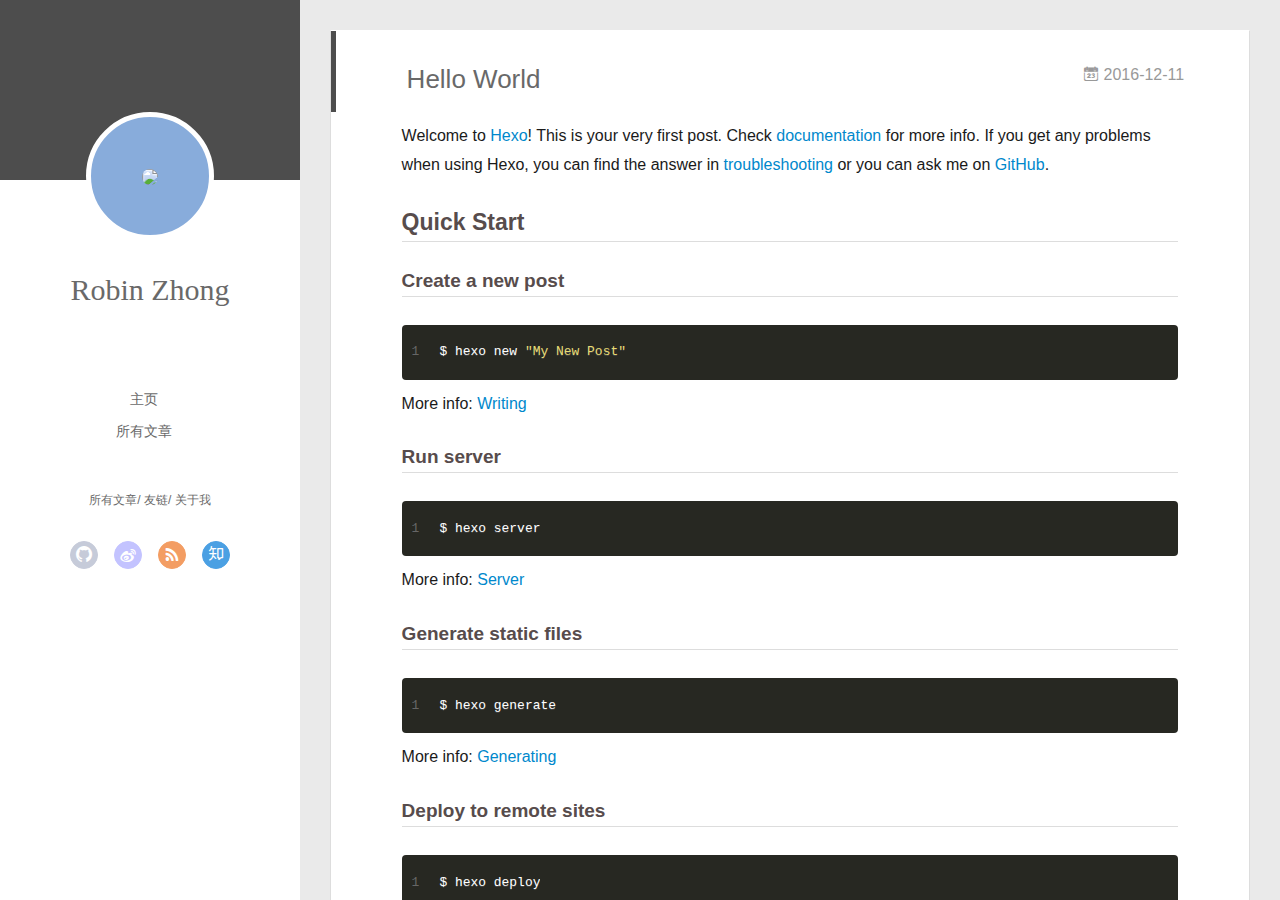
==== commit aac85f0d: "Site updated: 2017-06-22 21:13:04" ====
--- a/index.html
+++ b/index.html
@@ -3,6 +3,9 @@
 <head>
   <meta charset="utf-8">
   
+  <meta name="renderer" content="webkit">
+  <meta http-equiv="X-UA-Compatible" content="IE=edge" >
+  <link rel="dns-prefetch" href="http://yoursite.com">
   <title>Hello World</title>
   <meta name="viewport" content="width=device-width, initial-scale=1, maximum-scale=1">
   <meta property="og:type" content="website">
@@ -15,185 +18,141 @@
     <link rel="alternative" href="/atom.xml" title="Hello World" type="application/atom+xml">
   
   
-    <link rel="icon" href="/favicon.ico">
-  
-  <link rel="stylesheet" href="/css/style.css">
+    <link rel="icon" href="/favicon.png">
+  
+  <link rel="stylesheet" type="text/css" href="/main.d221b8.css">
+  <style type="text/css">
+  
+    #container.show {
+      background: linear-gradient(200deg,#a0cfe4,#e8c37e);
+    }
+  </style>
+  
+
+  
+
 </head>
+
 <body>
-  <div id="container">
-    <div class="left-col">
-    <div class="overlay"></div>
+  <div id="container" q-class="show:isCtnShow">
+    <canvas id="anm-canvas" class="anm-canvas"></canvas>
+    <div class="left-col" q-class="show:isShow">
+      
+<div class="overlay" style="background: #4d4d4d"></div>
 <div class="intrude-less">
 	<header id="header" class="inner">
 		<a href="/" class="profilepic">
-			
-			<img lazy-src="/jayvee_avatar.jpg" class="js-avatar">
-			
+			<img src="http://oa1608w2t.bkt.clouddn.com/avatar.png" class="js-avatar">
 		</a>
-
 		<hgroup>
 		  <h1 class="header-author"><a href="/">Robin Zhong</a></h1>
 		</hgroup>
-
 		
 
-		
-			<div class="switch-btn">
-				<div class="icon">
-					<div class="icon-ctn">
-						<div class="icon-wrap icon-house" data-idx="0">
-							<div class="birdhouse"></div>
-							<div class="birdhouse_holes"></div>
-						</div>
-						<div class="icon-wrap icon-ribbon hide" data-idx="1">
-							<div class="ribbon"></div>
-						</div>
-						
-						<div class="icon-wrap icon-link hide" data-idx="2">
-							<div class="loopback_l"></div>
-							<div class="loopback_r"></div>
-						</div>
-						
-						
-					</div>
-					
-				</div>
-				<div class="tips-box hide">
-					<div class="tips-arrow"></div>
-					<ul class="tips-inner">
-						<li>菜单</li>
-						<li>标签</li>
-						
-						<li>友情链接</li>
-						
-						
-					</ul>
-				</div>
+		<nav class="header-menu">
+			<ul>
+			
+				<li><a href="/">主页</a></li>
+	        
+				<li><a href="/archives">所有文章</a></li>
+	        
+			</ul>
+		</nav>
+		<nav class="header-smart-menu">
+    		
+    			
+    			<a q-on="click: openSlider(e, 'innerArchive')" href="javascript:void(0)">所有文章</a>
+    			
+            
+    			
+    			<a q-on="click: openSlider(e, 'friends')" href="javascript:void(0)">友链</a>
+    			
+            
+    			
+    			<a q-on="click: openSlider(e, 'aboutme')" href="javascript:void(0)">关于我</a>
+    			
+            
+		</nav>
+		<nav class="header-nav">
+			<div class="social">
+				
+					<a class="github" target="_blank" href="https://github.com/zhongjianzhou" title="github"><i class="icon-github"></i></a>
+		        
+					<a class="weibo" target="_blank" href="#" title="weibo"><i class="icon-weibo"></i></a>
+		        
+					<a class="rss" target="_blank" href="#" title="rss"><i class="icon-rss"></i></a>
+		        
+					<a class="zhihu" target="_blank" href="#" title="zhihu"><i class="icon-zhihu"></i></a>
+		        
 			</div>
-		
-
-		<div class="switch-area">
-			<div class="switch-wrap">
-				<section class="switch-part switch-part1">
-					<nav class="header-menu">
-						<ul>
-						
-							<li><a href="/">主页</a></li>
-				        
-							<li><a href="/archives">所有文章</a></li>
-				        
-							<li><a href="/about">关于</a></li>
-				        
-							<li><a href="/about/resume.html">个人简历</a></li>
-				        
-						</ul>
-					</nav>
-					<nav class="header-nav">
-						<div class="social">
-							
-								<a class="github" target="_blank" href="https://github.com/Jayveehe" title="github">github</a>
-					        
-								<a class="weibo" target="_blank" href="http://weibo.com/1692530220" title="weibo">weibo</a>
-					        
-								<a class="zhihu" target="_blank" href="https://www.zhihu.com/people/jayveehe" title="zhihu">zhihu</a>
-					        
-								<a class="facebook" target="_blank" href="https://www.facebook.com/jayveehe" title="facebook">facebook</a>
-					        
-								<a class="twitter" target="_blank" href="https://twitter.com/JayveeHe" title="twitter">twitter</a>
-					        
-						</div>
-					</nav>
-				</section>
-				
-				
-				<section class="switch-part switch-part2">
-					<div class="widget tagcloud" id="js-tagcloud">
-						
-					</div>
-				</section>
-				
-				
-				
-				<section class="switch-part switch-part3">
-					<div id="js-friends">
-					
-			          <a target="_blank" class="main-nav-link switch-friends-link" href="http://wangzi6147.github.io">wangzi的博客</a>
-			        
-			          <a target="_blank" class="main-nav-link switch-friends-link" href="http://lujiaying.github.io">lujiaying的博客</a>
-			        
-			          <a target="_blank" class="main-nav-link switch-friends-link" href="https://ankailiang.github.io">liang&#39;ankai的博客</a>
-			        
-			        </div>
-				</section>
-				
-
-				
-			</div>
-		</div>
-	</header>				
+		</nav>
+	</header>		
 </div>
-    </div>
-    <div class="mid-col">
-      <nav id="mobile-nav">
-  	<div class="overlay">
-  		<div class="slider-trigger"></div>
-  		<h1 class="header-author js-mobile-header hide">Robin Zhong</h1>
-  	</div>
+
+    </div>
+    <div class="mid-col" q-class="show:isShow,hide:isShow|isFalse">
+      
+<nav id="mobile-nav">
+  	<div class="overlay js-overlay" style="background: #4d4d4d"></div>
+	<div class="btnctn js-mobile-btnctn">
+  		<div class="slider-trigger list" q-on="click: openSlider(e)"><i class="icon icon-sort"></i></div>
+	</div>
 	<div class="intrude-less">
 		<header id="header" class="inner">
 			<div class="profilepic">
-				<img lazy-src="/jayvee_avatar.jpg" class="js-avatar">
+				<img src="http://oa1608w2t.bkt.clouddn.com/avatar.png" class="js-avatar">
 			</div>
 			<hgroup>
-			  <h1 class="header-author">Robin Zhong</h1>
+			  <h1 class="header-author js-header-author">Robin Zhong</h1>
 			</hgroup>
 			
-			<nav class="header-menu">
-				<ul>
+			
+			
 				
-					<li><a href="/">主页</a></li>
-		        
-					<li><a href="/archives">所有文章</a></li>
-		        
-					<li><a href="/about">关于</a></li>
-		        
-					<li><a href="/about/resume.html">个人简历</a></li>
-		        
-		        <div class="clearfix"></div>
-				</ul>
-			</nav>
+			
+				
+			
+			
+			
 			<nav class="header-nav">
 				<div class="social">
 					
-						<a class="github" target="_blank" href="https://github.com/Jayveehe" title="github">github</a>
+						<a class="github" target="_blank" href="https://github.com/zhongjianzhou" title="github"><i class="icon-github"></i></a>
 			        
-						<a class="weibo" target="_blank" href="http://weibo.com/1692530220" title="weibo">weibo</a>
+						<a class="weibo" target="_blank" href="#" title="weibo"><i class="icon-weibo"></i></a>
 			        
-						<a class="zhihu" target="_blank" href="https://www.zhihu.com/people/jayveehe" title="zhihu">zhihu</a>
+						<a class="rss" target="_blank" href="#" title="rss"><i class="icon-rss"></i></a>
 			        
-						<a class="facebook" target="_blank" href="https://www.facebook.com/jayveehe" title="facebook">facebook</a>
-			        
-						<a class="twitter" target="_blank" href="https://twitter.com/JayveeHe" title="twitter">twitter</a>
+						<a class="zhihu" target="_blank" href="#" title="zhihu"><i class="icon-zhihu"></i></a>
 			        
 				</div>
 			</nav>
+
+			<nav class="header-menu js-header-menu">
+				<ul style="width: 50%">
+				
+				
+					<li style="width: 50%"><a href="/">主页</a></li>
+		        
+					<li style="width: 50%"><a href="/archives">所有文章</a></li>
+		        
+				</ul>
+			</nav>
 		</header>				
 	</div>
+	<div class="mobile-mask" style="display:none" q-show="isShow"></div>
 </nav>
-      <div class="body-wrap">
-  
-    <article id="post-hello-world" class="article article-type-post" itemscope itemprop="blogPost">
-  
-    <div class="article-meta">
-      <a href="/2016/12/11/hello-world/" class="article-date">
-  	<time datetime="2016-12-11T15:13:39.670Z" itemprop="datePublished">2016-12-11</time>
-</a>
-    </div>
-  
+
+      <div id="wrapper" class="body-wrap">
+        <div class="menu-l">
+          <div class="canvas-wrap">
+            <canvas data-colors="#eaeaea" data-sectionHeight="100" data-contentId="js-content" id="myCanvas1" class="anm-canvas"></canvas>
+          </div>
+          <div id="js-content" class="content-ll">
+            
+  
+    <article id="post-hello-world" class="article article-type-post  article-index" itemscope itemprop="blogPost">
   <div class="article-inner">
-    
-      <input type="hidden" class="isFancy" />
-    
     
       <header class="article-header">
         
@@ -203,8 +162,12 @@
     </h1>
   
 
+        
+        <a href="/2016/12/11/hello-world/" class="archive-article-date">
+  	<time datetime="2016-12-11T15:13:39.670Z" itemprop="datePublished"><i class="icon-calendar icon"></i>2016-12-11</time>
+</a>
+        
       </header>
-      
     
     <div class="article-entry" itemprop="articleBody">
       
@@ -219,101 +182,82 @@
 <p>More info: <a href="https://hexo.io/docs/deployment.html" target="_blank" rel="external">Deployment</a></p>
 
       
-    </div>
-    
+
+      
+    </div>
     <div class="article-info article-info-index">
       
       
       
 
       
-      <div class="clearfix">
+        <p class="article-more-link">
+          <a class="article-more-a" href="/2016/12/11/hello-world/">展开全文 >></a>
+        </p>
+      
+
+      
+      <div class="clearfix"></div>
+    </div>
+  </div>
+</article>
+
+
+
+
+
+
+
+
+  
+  
+
+
+          </div>
+        </div>
       </div>
-    </div>
-    
-  </div>
-  
-</article>
-
-
-
-
-
-
-
-  
-  
-</div>
       <footer id="footer">
   <div class="outer">
     <div id="footer-info">
     	<div class="footer-left">
     		&copy; 2017 Robin Zhong
     	</div>
-      <div class="footer-right">
+      	<div class="footer-right">
       		<a href="http://hexo.io/" target="_blank">Hexo</a>  Theme <a href="https://github.com/litten/hexo-theme-yilia" target="_blank">Yilia</a> by Litten
-      </div>
-      <div>
-          <span id="busuanzi_container_site_pv">
-              本站总访问量<span id="busuanzi_value_site_pv"></span>次
-          </span>
-          <span id="busuanzi_container_site_uv">
-            本站访客数<span id="busuanzi_value_site_uv"></span>人次
-          </span>
-      </div>
-      <div>
-        <span>
-          <a href="http://www.miitbeian.gov.cn">京ICP备17019286</a>
-        </span>
-      </div>
+      	</div>
     </div>
   </div>
-  <script async src="https://dn-lbstatics.qbox.me/busuanzi/2.3/busuanzi.pure.mini.js">
-  </script>
-<script>
-	var _hmt = _hmt || [];
-	(function() {
-	  var hm = document.createElement("script");
-	  hm.src = "//hm.baidu.com/hm.js?c7d89ed67901d02cba33dda8213119e1";
-	  var s = document.getElementsByTagName("script")[0];
-	  s.parentNode.insertBefore(hm, s);
-	})();
-</script>
-<script>
-  (function(i,s,o,g,r,a,m){i['GoogleAnalyticsObject']=r;i[r]=i[r]||function(){
-  (i[r].q=i[r].q||[]).push(arguments)},i[r].l=1*new Date();a=s.createElement(o),
-  m=s.getElementsByTagName(o)[0];a.async=1;a.src=g;m.parentNode.insertBefore(a,m)
-  })(window,document,'script','https://www.google-analytics.com/analytics.js','ga');
-
-  ga('create', 'UA-41257143-1', 'auto');
-  ga('send', 'pageview');
-
-</script>
-
 </footer>
-
-    </div>
-    
-  <link rel="stylesheet" href="/fancybox/jquery.fancybox.css">
-
-
-<script>
+    </div>
+    <script>
 	var yiliaConfig = {
-		fancybox: true,
 		mathjax: true,
-		animate: true,
 		isHome: true,
 		isPost: false,
 		isArchive: false,
 		isTag: false,
 		isCategory: false,
-		open_in_new: false
+		open_in_new: false,
+		root: "/",
+		innerArchive: true,
+		showTags: false
 	}
 </script>
-<script src="http://7.url.cn/edu/jslib/comb/require-2.1.6,jquery-1.9.1.min.js"></script>
-<script src="/js/main.js"></script>
-
-
+
+<script>
+!function(t){function n(r){if(e[r])return e[r].exports;var o=e[r]={exports:{},id:r,loaded:!1};return t[r].call(o.exports,o,o.exports,n),o.loaded=!0,o.exports}var e={};return n.m=t,n.c=e,n.p="/",n(0)}([function(t,n,e){"use strict";function r(t){return t&&t.__esModule?t:{default:t}}function o(t,n){var e=/\/|index.html/g;return t.replace(e,"")===n.replace(e,"")}function i(){for(var t=document.querySelectorAll(".js-header-menu li a"),n=window.location.pathname,e=0,r=t.length;e<r;e++){var i=t[e];o(n,i.getAttribute("href"))&&(0,d.default)(i,"active")}}function u(t){for(var n=t.offsetLeft,e=t.offsetParent;null!==e;)n+=e.offsetLeft,e=e.offsetParent;return n}function f(t){for(var n=t.offsetTop,e=t.offsetParent;null!==e;)n+=e.offsetTop,e=e.offsetParent;return n}function c(t,n,e,r,o){var i=u(t),c=f(t)-n;if(c-e<=o){var a=t.$newDom;a||(a=t.cloneNode(!0),(0,h.default)(t,a),t.$newDom=a,a.style.position="fixed",a.style.top=(e||c)+"px",a.style.left=i+"px",a.style.zIndex=r||2,a.style.width="100%",a.style.color="#fff"),a.style.visibility="visible",t.style.visibility="hidden"}else{t.style.visibility="visible";var s=t.$newDom;s&&(s.style.visibility="hidden")}}function a(){var t=document.querySelector(".js-overlay"),n=document.querySelector(".js-header-menu");c(t,document.body.scrollTop,-63,2,0),c(n,document.body.scrollTop,1,3,0)}function s(){document.querySelector("#container").addEventListener("scroll",function(t){a()}),window.addEventListener("scroll",function(t){a()}),a()}function l(){x.default.versions.mobile&&window.screen.width<800&&(i(),s())}var p=e(71),d=r(p),v=e(72),y=(r(v),e(84)),h=r(y),b=e(69),x=r(b),m=e(75),g=r(m),w=e(70);l(),(0,w.addLoadEvent)(function(){g.default.init()}),t.exports={}},function(t,n){var e=t.exports="undefined"!=typeof window&&window.Math==Math?window:"undefined"!=typeof self&&self.Math==Math?self:Function("return this")();"number"==typeof __g&&(__g=e)},function(t,n){var e={}.hasOwnProperty;t.exports=function(t,n){return e.call(t,n)}},function(t,n,e){var r=e(49),o=e(15);t.exports=function(t){return r(o(t))}},function(t,n,e){t.exports=!e(8)(function(){return 7!=Object.defineProperty({},"a",{get:function(){return 7}}).a})},function(t,n,e){var r=e(6),o=e(12);t.exports=e(4)?function(t,n,e){return r.f(t,n,o(1,e))}:function(t,n,e){return t[n]=e,t}},function(t,n,e){var r=e(10),o=e(30),i=e(24),u=Object.defineProperty;n.f=e(4)?Object.defineProperty:function(t,n,e){if(r(t),n=i(n,!0),r(e),o)try{return u(t,n,e)}catch(t){}if("get"in e||"set"in e)throw TypeError("Accessors not supported!");return"value"in e&&(t[n]=e.value),t}},function(t,n,e){var r=e(22)("wks"),o=e(13),i=e(1).Symbol,u="function"==typeof i,f=t.exports=function(t){return r[t]||(r[t]=u&&i[t]||(u?i:o)("Symbol."+t))};f.store=r},function(t,n){t.exports=function(t){try{return!!t()}catch(t){return!0}}},function(t,n,e){var r=e(35),o=e(16);t.exports=Object.keys||function(t){return r(t,o)}},function(t,n,e){var r=e(11);t.exports=function(t){if(!r(t))throw TypeError(t+" is not an object!");return t}},function(t,n){t.exports=function(t){return"object"==typeof t?null!==t:"function"==typeof t}},function(t,n){t.exports=function(t,n){return{enumerable:!(1&t),configurable:!(2&t),writable:!(4&t),value:n}}},function(t,n){var e=0,r=Math.random();t.exports=function(t){return"Symbol(".concat(void 0===t?"":t,")_",(++e+r).toString(36))}},function(t,n){var e=t.exports={version:"2.4.0"};"number"==typeof __e&&(__e=e)},function(t,n){t.exports=function(t){if(void 0==t)throw TypeError("Can't call method on  "+t);return t}},function(t,n){t.exports="constructor,hasOwnProperty,isPrototypeOf,propertyIsEnumerable,toLocaleString,toString,valueOf".split(",")},function(t,n){t.exports={}},function(t,n){t.exports=!0},function(t,n){n.f={}.propertyIsEnumerable},function(t,n,e){var r=e(6).f,o=e(2),i=e(7)("toStringTag");t.exports=function(t,n,e){t&&!o(t=e?t:t.prototype,i)&&r(t,i,{configurable:!0,value:n})}},function(t,n,e){var r=e(22)("keys"),o=e(13);t.exports=function(t){return r[t]||(r[t]=o(t))}},function(t,n,e){var r=e(1),o="__core-js_shared__",i=r[o]||(r[o]={});t.exports=function(t){return i[t]||(i[t]={})}},function(t,n){var e=Math.ceil,r=Math.floor;t.exports=function(t){return isNaN(t=+t)?0:(t>0?r:e)(t)}},function(t,n,e){var r=e(11);t.exports=function(t,n){if(!r(t))return t;var e,o;if(n&&"function"==typeof(e=t.toString)&&!r(o=e.call(t)))return o;if("function"==typeof(e=t.valueOf)&&!r(o=e.call(t)))return o;if(!n&&"function"==typeof(e=t.toString)&&!r(o=e.call(t)))return o;throw TypeError("Can't convert object to primitive value")}},function(t,n,e){var r=e(1),o=e(14),i=e(18),u=e(26),f=e(6).f;t.exports=function(t){var n=o.Symbol||(o.Symbol=i?{}:r.Symbol||{});"_"==t.charAt(0)||t in n||f(n,t,{value:u.f(t)})}},function(t,n,e){n.f=e(7)},function(t,n,e){var r=e(1),o=e(14),i=e(46),u=e(5),f="prototype",c=function(t,n,e){var a,s,l,p=t&c.F,d=t&c.G,v=t&c.S,y=t&c.P,h=t&c.B,b=t&c.W,x=d?o:o[n]||(o[n]={}),m=x[f],g=d?r:v?r[n]:(r[n]||{})[f];d&&(e=n);for(a in e)s=!p&&g&&void 0!==g[a],s&&a in x||(l=s?g[a]:e[a],x[a]=d&&"function"!=typeof g[a]?e[a]:h&&s?i(l,r):b&&g[a]==l?function(t){var n=function(n,e,r){if(this instanceof t){switch(arguments.length){case 0:return new t;case 1:return new t(n);case 2:return new t(n,e)}return new t(n,e,r)}return t.apply(this,arguments)};return n[f]=t[f],n}(l):y&&"function"==typeof l?i(Function.call,l):l,y&&((x.virtual||(x.virtual={}))[a]=l,t&c.R&&m&&!m[a]&&u(m,a,l)))};c.F=1,c.G=2,c.S=4,c.P=8,c.B=16,c.W=32,c.U=64,c.R=128,t.exports=c},function(t,n){var e={}.toString;t.exports=function(t){return e.call(t).slice(8,-1)}},function(t,n,e){var r=e(11),o=e(1).document,i=r(o)&&r(o.createElement);t.exports=function(t){return i?o.createElement(t):{}}},function(t,n,e){t.exports=!e(4)&&!e(8)(function(){return 7!=Object.defineProperty(e(29)("div"),"a",{get:function(){return 7}}).a})},function(t,n,e){"use strict";var r=e(18),o=e(27),i=e(36),u=e(5),f=e(2),c=e(17),a=e(51),s=e(20),l=e(58),p=e(7)("iterator"),d=!([].keys&&"next"in[].keys()),v="@@iterator",y="keys",h="values",b=function(){return this};t.exports=function(t,n,e,x,m,g,w){a(e,n,x);var O,S,_,j=function(t){if(!d&&t in A)return A[t];switch(t){case y:return function(){return new e(this,t)};case h:return function(){return new e(this,t)}}return function(){return new e(this,t)}},P=n+" Iterator",E=m==h,M=!1,A=t.prototype,T=A[p]||A[v]||m&&A[m],L=T||j(m),N=m?E?j("entries"):L:void 0,C="Array"==n?A.entries||T:T;if(C&&(_=l(C.call(new t)),_!==Object.prototype&&(s(_,P,!0),r||f(_,p)||u(_,p,b))),E&&T&&T.name!==h&&(M=!0,L=function(){return T.call(this)}),r&&!w||!d&&!M&&A[p]||u(A,p,L),c[n]=L,c[P]=b,m)if(O={values:E?L:j(h),keys:g?L:j(y),entries:N},w)for(S in O)S in A||i(A,S,O[S]);else o(o.P+o.F*(d||M),n,O);return O}},function(t,n,e){var r=e(10),o=e(55),i=e(16),u=e(21)("IE_PROTO"),f=function(){},c="prototype",a=function(){var t,n=e(29)("iframe"),r=i.length,o="<",u=">";for(n.style.display="none",e(48).appendChild(n),n.src="javascript:",t=n.contentWindow.document,t.open(),t.write(o+"script"+u+"document.F=Object"+o+"/script"+u),t.close(),a=t.F;r--;)delete a[c][i[r]];return a()};t.exports=Object.create||function(t,n){var e;return null!==t?(f[c]=r(t),e=new f,f[c]=null,e[u]=t):e=a(),void 0===n?e:o(e,n)}},function(t,n,e){var r=e(35),o=e(16).concat("length","prototype");n.f=Object.getOwnPropertyNames||function(t){return r(t,o)}},function(t,n){n.f=Object.getOwnPropertySymbols},function(t,n,e){var r=e(2),o=e(3),i=e(45)(!1),u=e(21)("IE_PROTO");t.exports=function(t,n){var e,f=o(t),c=0,a=[];for(e in f)e!=u&&r(f,e)&&a.push(e);for(;n.length>c;)r(f,e=n[c++])&&(~i(a,e)||a.push(e));return a}},function(t,n,e){t.exports=e(5)},function(t,n,e){var r=e(15);t.exports=function(t){return Object(r(t))}},function(t,n,e){t.exports={default:e(41),__esModule:!0}},function(t,n,e){t.exports={default:e(42),__esModule:!0}},function(t,n,e){"use strict";function r(t){return t&&t.__esModule?t:{default:t}}n.__esModule=!0;var o=e(39),i=r(o),u=e(38),f=r(u),c="function"==typeof f.default&&"symbol"==typeof i.default?function(t){return typeof t}:function(t){return t&&"function"==typeof f.default&&t.constructor===f.default&&t!==f.default.prototype?"symbol":typeof t};n.default="function"==typeof f.default&&"symbol"===c(i.default)?function(t){return"undefined"==typeof t?"undefined":c(t)}:function(t){return t&&"function"==typeof f.default&&t.constructor===f.default&&t!==f.default.prototype?"symbol":"undefined"==typeof t?"undefined":c(t)}},function(t,n,e){e(65),e(63),e(66),e(67),t.exports=e(14).Symbol},function(t,n,e){e(64),e(68),t.exports=e(26).f("iterator")},function(t,n){t.exports=function(t){if("function"!=typeof t)throw TypeError(t+" is not a function!");return t}},function(t,n){t.exports=function(){}},function(t,n,e){var r=e(3),o=e(61),i=e(60);t.exports=function(t){return function(n,e,u){var f,c=r(n),a=o(c.length),s=i(u,a);if(t&&e!=e){for(;a>s;)if(f=c[s++],f!=f)return!0}else for(;a>s;s++)if((t||s in c)&&c[s]===e)return t||s||0;return!t&&-1}}},function(t,n,e){var r=e(43);t.exports=function(t,n,e){if(r(t),void 0===n)return t;switch(e){case 1:return function(e){return t.call(n,e)};case 2:return function(e,r){return t.call(n,e,r)};case 3:return function(e,r,o){return t.call(n,e,r,o)}}return function(){return t.apply(n,arguments)}}},function(t,n,e){var r=e(9),o=e(34),i=e(19);t.exports=function(t){var n=r(t),e=o.f;if(e)for(var u,f=e(t),c=i.f,a=0;f.length>a;)c.call(t,u=f[a++])&&n.push(u);return n}},function(t,n,e){t.exports=e(1).document&&document.documentElement},function(t,n,e){var r=e(28);t.exports=Object("z").propertyIsEnumerable(0)?Object:function(t){return"String"==r(t)?t.split(""):Object(t)}},function(t,n,e){var r=e(28);t.exports=Array.isArray||function(t){return"Array"==r(t)}},function(t,n,e){"use strict";var r=e(32),o=e(12),i=e(20),u={};e(5)(u,e(7)("iterator"),function(){return this}),t.exports=function(t,n,e){t.prototype=r(u,{next:o(1,e)}),i(t,n+" Iterator")}},function(t,n){t.exports=function(t,n){return{value:n,done:!!t}}},function(t,n,e){var r=e(9),o=e(3);t.exports=function(t,n){for(var e,i=o(t),u=r(i),f=u.length,c=0;f>c;)if(i[e=u[c++]]===n)return e}},function(t,n,e){var r=e(13)("meta"),o=e(11),i=e(2),u=e(6).f,f=0,c=Object.isExtensible||function(){return!0},a=!e(8)(function(){return c(Object.preventExtensions({}))}),s=function(t){u(t,r,{value:{i:"O"+ ++f,w:{}}})},l=function(t,n){if(!o(t))return"symbol"==typeof t?t:("string"==typeof t?"S":"P")+t;if(!i(t,r)){if(!c(t))return"F";if(!n)return"E";s(t)}return t[r].i},p=function(t,n){if(!i(t,r)){if(!c(t))return!0;if(!n)return!1;s(t)}return t[r].w},d=function(t){return a&&v.NEED&&c(t)&&!i(t,r)&&s(t),t},v=t.exports={KEY:r,NEED:!1,fastKey:l,getWeak:p,onFreeze:d}},function(t,n,e){var r=e(6),o=e(10),i=e(9);t.exports=e(4)?Object.defineProperties:function(t,n){o(t);for(var e,u=i(n),f=u.length,c=0;f>c;)r.f(t,e=u[c++],n[e]);return t}},function(t,n,e){var r=e(19),o=e(12),i=e(3),u=e(24),f=e(2),c=e(30),a=Object.getOwnPropertyDescriptor;n.f=e(4)?a:function(t,n){if(t=i(t),n=u(n,!0),c)try{return a(t,n)}catch(t){}if(f(t,n))return o(!r.f.call(t,n),t[n])}},function(t,n,e){var r=e(3),o=e(33).f,i={}.toString,u="object"==typeof window&&window&&Object.getOwnPropertyNames?Object.getOwnPropertyNames(window):[],f=function(t){try{return o(t)}catch(t){return u.slice()}};t.exports.f=function(t){return u&&"[object Window]"==i.call(t)?f(t):o(r(t))}},function(t,n,e){var r=e(2),o=e(37),i=e(21)("IE_PROTO"),u=Object.prototype;t.exports=Object.getPrototypeOf||function(t){return t=o(t),r(t,i)?t[i]:"function"==typeof t.constructor&&t instanceof t.constructor?t.constructor.prototype:t instanceof Object?u:null}},function(t,n,e){var r=e(23),o=e(15);t.exports=function(t){return function(n,e){var i,u,f=String(o(n)),c=r(e),a=f.length;return c<0||c>=a?t?"":void 0:(i=f.charCodeAt(c),i<55296||i>56319||c+1===a||(u=f.charCodeAt(c+1))<56320||u>57343?t?f.charAt(c):i:t?f.slice(c,c+2):(i-55296<<10)+(u-56320)+65536)}}},function(t,n,e){var r=e(23),o=Math.max,i=Math.min;t.exports=function(t,n){return t=r(t),t<0?o(t+n,0):i(t,n)}},function(t,n,e){var r=e(23),o=Math.min;t.exports=function(t){return t>0?o(r(t),9007199254740991):0}},function(t,n,e){"use strict";var r=e(44),o=e(52),i=e(17),u=e(3);t.exports=e(31)(Array,"Array",function(t,n){this._t=u(t),this._i=0,this._k=n},function(){var t=this._t,n=this._k,e=this._i++;return!t||e>=t.length?(this._t=void 0,o(1)):"keys"==n?o(0,e):"values"==n?o(0,t[e]):o(0,[e,t[e]])},"values"),i.Arguments=i.Array,r("keys"),r("values"),r("entries")},function(t,n){},function(t,n,e){"use strict";var r=e(59)(!0);e(31)(String,"String",function(t){this._t=String(t),this._i=0},function(){var t,n=this._t,e=this._i;return e>=n.length?{value:void 0,done:!0}:(t=r(n,e),this._i+=t.length,{value:t,done:!1})})},function(t,n,e){"use strict";var r=e(1),o=e(2),i=e(4),u=e(27),f=e(36),c=e(54).KEY,a=e(8),s=e(22),l=e(20),p=e(13),d=e(7),v=e(26),y=e(25),h=e(53),b=e(47),x=e(50),m=e(10),g=e(3),w=e(24),O=e(12),S=e(32),_=e(57),j=e(56),P=e(6),E=e(9),M=j.f,A=P.f,T=_.f,L=r.Symbol,N=r.JSON,C=N&&N.stringify,k="prototype",F=d("_hidden"),q=d("toPrimitive"),I={}.propertyIsEnumerable,B=s("symbol-registry"),D=s("symbols"),W=s("op-symbols"),H=Object[k],K="function"==typeof L,R=r.QObject,J=!R||!R[k]||!R[k].findChild,U=i&&a(function(){return 7!=S(A({},"a",{get:function(){return A(this,"a",{value:7}).a}})).a})?function(t,n,e){var r=M(H,n);r&&delete H[n],A(t,n,e),r&&t!==H&&A(H,n,r)}:A,G=function(t){var n=D[t]=S(L[k]);return n._k=t,n},$=K&&"symbol"==typeof L.iterator?function(t){return"symbol"==typeof t}:function(t){return t instanceof L},z=function(t,n,e){return t===H&&z(W,n,e),m(t),n=w(n,!0),m(e),o(D,n)?(e.enumerable?(o(t,F)&&t[F][n]&&(t[F][n]=!1),e=S(e,{enumerable:O(0,!1)})):(o(t,F)||A(t,F,O(1,{})),t[F][n]=!0),U(t,n,e)):A(t,n,e)},Y=function(t,n){m(t);for(var e,r=b(n=g(n)),o=0,i=r.length;i>o;)z(t,e=r[o++],n[e]);return t},Q=function(t,n){return void 0===n?S(t):Y(S(t),n)},X=function(t){var n=I.call(this,t=w(t,!0));return!(this===H&&o(D,t)&&!o(W,t))&&(!(n||!o(this,t)||!o(D,t)||o(this,F)&&this[F][t])||n)},V=function(t,n){if(t=g(t),n=w(n,!0),t!==H||!o(D,n)||o(W,n)){var e=M(t,n);return!e||!o(D,n)||o(t,F)&&t[F][n]||(e.enumerable=!0),e}},Z=function(t){for(var n,e=T(g(t)),r=[],i=0;e.length>i;)o(D,n=e[i++])||n==F||n==c||r.push(n);return r},tt=function(t){for(var n,e=t===H,r=T(e?W:g(t)),i=[],u=0;r.length>u;)!o(D,n=r[u++])||e&&!o(H,n)||i.push(D[n]);return i};K||(L=function(){if(this instanceof L)throw TypeError("Symbol is not a constructor!");var t=p(arguments.length>0?arguments[0]:void 0),n=function(e){this===H&&n.call(W,e),o(this,F)&&o(this[F],t)&&(this[F][t]=!1),U(this,t,O(1,e))};return i&&J&&U(H,t,{configurable:!0,set:n}),G(t)},f(L[k],"toString",function(){return this._k}),j.f=V,P.f=z,e(33).f=_.f=Z,e(19).f=X,e(34).f=tt,i&&!e(18)&&f(H,"propertyIsEnumerable",X,!0),v.f=function(t){return G(d(t))}),u(u.G+u.W+u.F*!K,{Symbol:L});for(var nt="hasInstance,isConcatSpreadable,iterator,match,replace,search,species,split,toPrimitive,toStringTag,unscopables".split(","),et=0;nt.length>et;)d(nt[et++]);for(var nt=E(d.store),et=0;nt.length>et;)y(nt[et++]);u(u.S+u.F*!K,"Symbol",{for:function(t){return o(B,t+="")?B[t]:B[t]=L(t)},keyFor:function(t){if($(t))return h(B,t);throw TypeError(t+" is not a symbol!")},useSetter:function(){J=!0},useSimple:function(){J=!1}}),u(u.S+u.F*!K,"Object",{create:Q,defineProperty:z,defineProperties:Y,getOwnPropertyDescriptor:V,getOwnPropertyNames:Z,getOwnPropertySymbols:tt}),N&&u(u.S+u.F*(!K||a(function(){var t=L();return"[null]"!=C([t])||"{}"!=C({a:t})||"{}"!=C(Object(t))})),"JSON",{stringify:function(t){if(void 0!==t&&!$(t)){for(var n,e,r=[t],o=1;arguments.length>o;)r.push(arguments[o++]);return n=r[1],"function"==typeof n&&(e=n),!e&&x(n)||(n=function(t,n){if(e&&(n=e.call(this,t,n)),!$(n))return n}),r[1]=n,C.apply(N,r)}}}),L[k][q]||e(5)(L[k],q,L[k].valueOf),l(L,"Symbol"),l(Math,"Math",!0),l(r.JSON,"JSON",!0)},function(t,n,e){e(25)("asyncIterator")},function(t,n,e){e(25)("observable")},function(t,n,e){e(62);for(var r=e(1),o=e(5),i=e(17),u=e(7)("toStringTag"),f=["NodeList","DOMTokenList","MediaList","StyleSheetList","CSSRuleList"],c=0;c<5;c++){var a=f[c],s=r[a],l=s&&s.prototype;l&&!l[u]&&o(l,u,a),i[a]=i.Array}},function(t,n){"use strict";var e={versions:function(){var t=window.navigator.userAgent;return{trident:t.indexOf("Trident")>-1,presto:t.indexOf("Presto")>-1,webKit:t.indexOf("AppleWebKit")>-1,gecko:t.indexOf("Gecko")>-1&&t.indexOf("KHTML")==-1,mobile:!!t.match(/AppleWebKit.*Mobile.*/),ios:!!t.match(/\(i[^;]+;( U;)? CPU.+Mac OS X/),android:t.indexOf("Android")>-1||t.indexOf("Linux")>-1,iPhone:t.indexOf("iPhone")>-1||t.indexOf("Mac")>-1,iPad:t.indexOf("iPad")>-1,webApp:t.indexOf("Safari")==-1,weixin:t.indexOf("MicroMessenger")==-1}}()};t.exports=e},function(t,n,e){"use strict";function r(t){return t&&t.__esModule?t:{default:t}}var o=e(40),i=r(o),u=function(){function t(t,n,e){return n||e?String.fromCharCode(n||e):o[t]||t}function n(t){return l[t]}var e=/&quot;|&lt;|&gt;|&amp;|&nbsp;|&apos;|&#(\d+);|&#(\d+)/g,r=/['<> "&]/g,o={"&quot;":'"',"&lt;":"<","&gt;":">","&amp;":"&","&nbsp;":" "},f=/\u00a0/g,c=/<br\s*\/?>/gi,a=/\r?\n/g,s=/\s/g,l={};for(var p in o)l[o[p]]=p;return o["&apos;"]="'",l["'"]="&#39;",{encode:function(t){return t?(""+t).replace(r,n).replace(a,"<br/>").replace(s,"&nbsp;"):""},decode:function(n){return n?(""+n).replace(c,"\n").replace(e,t).replace(f," "):""},encodeBase16:function(t){if(!t)return t;t+="";for(var n=[],e=0,r=t.length;r>e;e++)n.push(t.charCodeAt(e).toString(16).toUpperCase());return n.join("")},encodeBase16forJSON:function(t){if(!t)return t;t=t.replace(/[\u4E00-\u9FBF]/gi,function(t){return escape(t).replace("%u","\\u")});for(var n=[],e=0,r=t.length;r>e;e++)n.push(t.charCodeAt(e).toString(16).toUpperCase());return n.join("")},decodeBase16:function(t){if(!t)return t;t+="";for(var n=[],e=0,r=t.length;r>e;e+=2)n.push(String.fromCharCode("0x"+t.slice(e,e+2)));return n.join("")},encodeObject:function(t){if(t instanceof Array)for(var n=0,e=t.length;e>n;n++)t[n]=u.encodeObject(t[n]);else if("object"==("undefined"==typeof t?"undefined":(0,i.default)(t)))for(var r in t)t[r]=u.encodeObject(t[r]);else if("string"==typeof t)return u.encode(t);return t},loadScript:function(t){var n=document.createElement("script");document.getElementsByTagName("body")[0].appendChild(n),n.setAttribute("src",t)},addLoadEvent:function(t){var n=window.onload;"function"!=typeof window.onload?window.onload=t:window.onload=function(){n(),t()}}}}();t.exports=u},function(t,n){function e(t,n){t.classList?t.classList.add(n):t.className+=" "+n}t.exports=e},function(t,n){function e(t,n){if(t.classList)t.classList.remove(n);else{var e=new RegExp("(^|\\b)"+n.split(" ").join("|")+"(\\b|$)","gi");t.className=t.className.replace(e," ")}}t.exports=e},,,function(t,n){"use strict";function e(){var t=document.querySelector("#page-nav");if(t&&!document.querySelector("#page-nav .extend.prev")&&(t.innerHTML='<a class="extend prev disabled" rel="prev">&laquo; Prev</a>'+t.innerHTML),t&&!document.querySelector("#page-nav .extend.next")&&(t.innerHTML=t.innerHTML+'<a class="extend next disabled" rel="next">Next &raquo;</a>'),yiliaConfig&&yiliaConfig.open_in_new){var n=document.querySelectorAll(".article-entry a:not(.article-more-a)");n.forEach(function(t){t.setAttribute("target","_blank")})}var e=document.querySelector("#js-aboutme");e&&0!==e.length&&(e.innerHTML=e.innerText)}t.exports={init:e}},,,,,,,,,function(t,n){function e(t,n){if("string"==typeof n)return t.insertAdjacentHTML("afterend",n);var e=t.nextSibling;return e?t.parentNode.insertBefore(n,e):t.parentNode.appendChild(n)}t.exports=e}]);
+</script>
+<script src="/main.d221b8.js"></script>
+<script>
+(function() {
+	var loadScript = function(path) {
+	    var $script = document.createElement('script')
+	    document.getElementsByTagName('body')[0].appendChild($script)
+	    $script.setAttribute('src', path)
+	}
+	loadScript("/slider.59dfdc.js")
+})();
+</script>
 
 
 
@@ -335,10 +279,214 @@
 });
 </script>
 
-<script type="text/javascript" src="http://cdn.mathjax.org/mathjax/latest/MathJax.js?config=TeX-AMS-MML_HTMLorMML">
+<script src="//cdn.mathjax.org/mathjax/latest/MathJax.js?config=TeX-AMS-MML_HTMLorMML">
 </script>
 
 
+    
+<div class="tools-col" q-class="show:isShow,hide:isShow|isFalse" q-on="click:stop(e)">
+  <div class="tools-nav header-menu">
+    
+    
+      
+      
+      
+    
+      
+      
+      
+    
+      
+      
+      
+    
+    
+
+    <ul style="width: 70%">
+    
+    
+      
+      <li style="width: 33.333333333333336%" q-on="click: openSlider(e, 'innerArchive')"><a href="javascript:void(0)" q-class="active:innerArchive">所有文章</a></li>
+      
+        
+      
+      <li style="width: 33.333333333333336%" q-on="click: openSlider(e, 'friends')"><a href="javascript:void(0)" q-class="active:friends">友链</a></li>
+      
+        
+      
+      <li style="width: 33.333333333333336%" q-on="click: openSlider(e, 'aboutme')"><a href="javascript:void(0)" q-class="active:aboutme">关于我</a></li>
+      
+        
+    </ul>
+  </div>
+  <div class="tools-wrap">
+    
+    	<section class="tools-section tools-section-all" q-show="innerArchive">
+        <div class="search-wrap">
+          <input class="search-ipt" q-model="search" type="text" placeholder="find something…">
+          <i class="icon-search icon" q-show="search|isEmptyStr"></i>
+          <i class="icon-close icon" q-show="search|isNotEmptyStr" q-on="click:clearChose(e)"></i>
+        </div>
+        <div class="widget tagcloud search-tag">
+          <p class="search-tag-wording">tag:</p>
+          <label class="search-switch">
+            <input type="checkbox" q-on="click:toggleTag(e)" q-attr="checked:showTags">
+          </label>
+          <ul class="article-tag-list" q-show="showTags">
+            
+            <div class="clearfix"></div>
+          </ul>
+        </div>
+        <ul class="search-ul">
+          <p q-show="jsonFail" style="padding: 20px; font-size: 12px;">
+            缺失模块。<br/>1、在博客根目录（注意不是yilia根目录）执行以下命令：<br/> npm i hexo-generator-json-content --save<br/><br/>
+            2、在根目录_config.yml里添加配置：
+<pre style="font-size: 12px;" q-show="jsonFail">
+  jsonContent:
+    meta: false
+    pages: false
+    posts:
+      title: true
+      date: true
+      path: true
+      text: true
+      raw: false
+      content: false
+      slug: false
+      updated: false
+      comments: false
+      link: false
+      permalink: false
+      excerpt: false
+      categories: false
+      tags: true
+</pre>
+          </p>
+          <li class="search-li" q-repeat="items" q-show="isShow">
+            <a q-attr="href:path|urlformat" class="search-title"><i class="icon-quo-left icon"></i><span q-text="title"></span></a>
+            <p class="search-time">
+              <i class="icon-calendar icon"></i>
+              <span q-text="date|dateformat"></span>
+            </p>
+            <p class="search-tag">
+              <i class="icon-price-tags icon"></i>
+              <span q-repeat="tags" q-on="click:choseTag(e, name)" q-text="name|tagformat"></span>
+            </p>
+          </li>
+        </ul>
+    	</section>
+    
+
+    
+    	<section class="tools-section tools-section-friends" q-show="friends">
+  		
+        <ul class="search-ul">
+          
+            <li class="search-li">
+              <a href="http://localhost:4000/" target="_blank" class="search-title"><i class="icon-quo-left icon"></i>友情链接1</a>
+            </li>
+          
+            <li class="search-li">
+              <a href="http://localhost:4000/" target="_blank" class="search-title"><i class="icon-quo-left icon"></i>友情链接2</a>
+            </li>
+          
+            <li class="search-li">
+              <a href="http://localhost:4000/" target="_blank" class="search-title"><i class="icon-quo-left icon"></i>友情链接3</a>
+            </li>
+          
+            <li class="search-li">
+              <a href="http://localhost:4000/" target="_blank" class="search-title"><i class="icon-quo-left icon"></i>友情链接4</a>
+            </li>
+          
+            <li class="search-li">
+              <a href="http://localhost:4000/" target="_blank" class="search-title"><i class="icon-quo-left icon"></i>友情链接5</a>
+            </li>
+          
+            <li class="search-li">
+              <a href="http://localhost:4000/" target="_blank" class="search-title"><i class="icon-quo-left icon"></i>友情链接6</a>
+            </li>
+          
+        </ul>
+  		
+    	</section>
+    
+
+    
+    	<section class="tools-section tools-section-me" q-show="aboutme">
+  	  	
+  	  		<div class="aboutme-wrap" id="js-aboutme">乐于分享,喜欢环境音乐,爱看动漫,偶尔写写技术博客的小程一枚..</div>
+  	  	
+    	</section>
+    
+  </div>
+  
+</div>
+    <!-- Root element of PhotoSwipe. Must have class pswp. -->
+<div class="pswp" tabindex="-1" role="dialog" aria-hidden="true">
+
+    <!-- Background of PhotoSwipe. 
+         It's a separate element as animating opacity is faster than rgba(). -->
+    <div class="pswp__bg"></div>
+
+    <!-- Slides wrapper with overflow:hidden. -->
+    <div class="pswp__scroll-wrap">
+
+        <!-- Container that holds slides. 
+            PhotoSwipe keeps only 3 of them in the DOM to save memory.
+            Don't modify these 3 pswp__item elements, data is added later on. -->
+        <div class="pswp__container">
+            <div class="pswp__item"></div>
+            <div class="pswp__item"></div>
+            <div class="pswp__item"></div>
+        </div>
+
+        <!-- Default (PhotoSwipeUI_Default) interface on top of sliding area. Can be changed. -->
+        <div class="pswp__ui pswp__ui--hidden">
+
+            <div class="pswp__top-bar">
+
+                <!--  Controls are self-explanatory. Order can be changed. -->
+
+                <div class="pswp__counter"></div>
+
+                <button class="pswp__button pswp__button--close" title="Close (Esc)"></button>
+
+                <button class="pswp__button pswp__button--share" style="display:none" title="Share"></button>
+
+                <button class="pswp__button pswp__button--fs" title="Toggle fullscreen"></button>
+
+                <button class="pswp__button pswp__button--zoom" title="Zoom in/out"></button>
+
+                <!-- Preloader demo http://codepen.io/dimsemenov/pen/yyBWoR -->
+                <!-- element will get class pswp__preloader--active when preloader is running -->
+                <div class="pswp__preloader">
+                    <div class="pswp__preloader__icn">
+                      <div class="pswp__preloader__cut">
+                        <div class="pswp__preloader__donut"></div>
+                      </div>
+                    </div>
+                </div>
+            </div>
+
+            <div class="pswp__share-modal pswp__share-modal--hidden pswp__single-tap">
+                <div class="pswp__share-tooltip"></div> 
+            </div>
+
+            <button class="pswp__button pswp__button--arrow--left" title="Previous (arrow left)">
+            </button>
+
+            <button class="pswp__button pswp__button--arrow--right" title="Next (arrow right)">
+            </button>
+
+            <div class="pswp__caption">
+                <div class="pswp__caption__center"></div>
+            </div>
+
+        </div>
+
+    </div>
+
+</div>
   </div>
 </body>
 </html>--- a/main.d221b8.css
+++ b/main.d221b8.css
@@ -0,0 +1 @@
+.clearfix:after,.clearfix:before{content:"";display:table}.clearfix:after{clear:both}.left-col.show{box-shadow:0 0 6px 0 rgba(0,0,0,.75)}.mid-col,.mid-col.show .article,.tools-col,.tools-col .tools-section .search-tag.tagcloud .article-tag-list,.tools-col .tools-section .search-ul .search-tag span:hover,.tools-col .tools-section .search-ul .search-time span:hover,.tools-col .tools-section .search-ul .search-title:hover,.tools-col .tools-section .search-wrap .icon{-webkit-transition:all .2s ease-in;transition:all .2s ease-in;-ms-transition:all .2s ease-in}@-webkit-keyframes leftIn{0%,60%,75%,90%,to{-webkit-animation-timing-function:cubic-bezier(.215,.61,.355,1);animation-timing-function:cubic-bezier(.215,.61,.355,1)}0%{-webkit-transform:translateZ(0);transform:translateZ(0)}60%{-webkit-transform:translate3d(358px,0,0);transform:translate3d(358px,0,0)}75%{-webkit-transform:translate3d(323px,0,0);transform:translate3d(323px,0,0)}90%{-webkit-transform:translate3d(338px,0,0);transform:translate3d(338px,0,0)}to{-webkit-transform:translate3d(333px,0,0);transform:translate3d(333px,0,0)}}@keyframes leftIn{0%,60%,75%,90%,to{-webkit-animation-timing-function:cubic-bezier(.215,.61,.355,1);animation-timing-function:cubic-bezier(.215,.61,.355,1)}0%{-webkit-transform:translateZ(0);transform:translateZ(0)}60%{-webkit-transform:translate3d(358px,0,0);transform:translate3d(358px,0,0)}75%{-webkit-transform:translate3d(323px,0,0);transform:translate3d(323px,0,0)}90%{-webkit-transform:translate3d(338px,0,0);transform:translate3d(338px,0,0)}to{-webkit-transform:translate3d(333px,0,0);transform:translate3d(333px,0,0)}}.mid-col.show{-webkit-animation-duration:.8s;animation-duration:.8s;-webkit-animation-fill-mode:both;animation-fill-mode:both;-webkit-animation-name:leftIn;animation-name:leftIn}@-webkit-keyframes leftOut{0%,60%,75%,90%,to{-webkit-animation-timing-function:cubic-bezier(.215,.61,.355,1);animation-timing-function:cubic-bezier(.215,.61,.355,1)}0%{-webkit-transform:translate3d(333px,0,0);transform:translate3d(333px,0,0)}60%{-webkit-transform:translate3d(-25px,0,0);transform:translate3d(-25px,0,0)}75%{-webkit-transform:translate3d(10px,0,0);transform:translate3d(10px,0,0)}90%{-webkit-transform:translate3d(-5px,0,0);transform:translate3d(-5px,0,0)}to{-webkit-transform:translateZ(0);transform:translateZ(0)}}@keyframes leftOut{0%,60%,75%,90%,to{-webkit-animation-timing-function:cubic-bezier(.215,.61,.355,1);animation-timing-function:cubic-bezier(.215,.61,.355,1)}0%{-webkit-transform:translate3d(333px,0,0);transform:translate3d(333px,0,0)}60%{-webkit-transform:translate3d(-25px,0,0);transform:translate3d(-25px,0,0)}75%{-webkit-transform:translate3d(10px,0,0);transform:translate3d(10px,0,0)}90%{-webkit-transform:translate3d(-5px,0,0);transform:translate3d(-5px,0,0)}to{-webkit-transform:translateZ(0);transform:translateZ(0)}}.mid-col.hide{-webkit-animation-duration:.8s;animation-duration:.8s;-webkit-animation-name:leftOut;animation-name:leftOut}@-webkit-keyframes smallLeftIn{0%,60%,75%,90%,to{-webkit-animation-timing-function:cubic-bezier(.215,.61,.355,1);animation-timing-function:cubic-bezier(.215,.61,.355,1)}0%{-webkit-transform:translateZ(0);transform:translateZ(0)}60%{-webkit-transform:translate3d(325px,0,0);transform:translate3d(325px,0,0)}75%{-webkit-transform:translate3d(290px,0,0);transform:translate3d(290px,0,0)}90%{-webkit-transform:translate3d(305px,0,0);transform:translate3d(305px,0,0)}to{-webkit-transform:translate3d(300px,0,0);transform:translate3d(300px,0,0)}}@keyframes smallLeftIn{0%,60%,75%,90%,to{-webkit-animation-timing-function:cubic-bezier(.215,.61,.355,1);animation-timing-function:cubic-bezier(.215,.61,.355,1)}0%{-webkit-transform:translateZ(0);transform:translateZ(0)}60%{-webkit-transform:translate3d(325px,0,0);transform:translate3d(325px,0,0)}75%{-webkit-transform:translate3d(290px,0,0);transform:translate3d(290px,0,0)}90%{-webkit-transform:translate3d(305px,0,0);transform:translate3d(305px,0,0)}to{-webkit-transform:translate3d(300px,0,0);transform:translate3d(300px,0,0)}}.tools-col.show{-webkit-animation-duration:.8s;animation-duration:.8s;-webkit-animation-fill-mode:both;animation-fill-mode:both;-webkit-animation-name:smallLeftIn;animation-name:smallLeftIn}@-webkit-keyframes smallleftOut{0%,60%,75%,90%,to{-webkit-animation-timing-function:cubic-bezier(.215,.61,.355,1);animation-timing-function:cubic-bezier(.215,.61,.355,1)}0%{-webkit-transform:translate3d(333px,0,0);transform:translate3d(333px,0,0)}60%{-webkit-transform:translate3d(-25px,0,0);transform:translate3d(-25px,0,0)}75%{-webkit-transform:translate3d(10px,0,0);transform:translate3d(10px,0,0)}90%{-webkit-transform:translate3d(-5px,0,0);transform:translate3d(-5px,0,0)}to{-webkit-transform:translateZ(0);transform:translateZ(0)}}@keyframes smallleftOut{0%,60%,75%,90%,to{-webkit-animation-timing-function:cubic-bezier(.215,.61,.355,1);animation-timing-function:cubic-bezier(.215,.61,.355,1)}0%{-webkit-transform:translate3d(333px,0,0);transform:translate3d(333px,0,0)}60%{-webkit-transform:translate3d(-25px,0,0);transform:translate3d(-25px,0,0)}75%{-webkit-transform:translate3d(10px,0,0);transform:translate3d(10px,0,0)}90%{-webkit-transform:translate3d(-5px,0,0);transform:translate3d(-5px,0,0)}to{-webkit-transform:translateZ(0);transform:translateZ(0)}}.tools-col.hide{-webkit-animation-duration:.8s;animation-duration:.8s;-webkit-animation-fill-mode:both;animation-fill-mode:both;-webkit-animation-name:smallleftOut;animation-name:smallleftOut}html{-ms-text-size-adjust:100%;-webkit-text-size-adjust:100%;-webkit-tap-highlight-color:transparent;height:100%}body{margin:0;font-size:14px;font-family:Helvetica Neue,Helvetica,STHeiTi,Arial,sans-serif;line-height:1.5;color:#333;background-color:#fff;min-height:100%}article,aside,details,figcaption,figure,footer,header,hgroup,main,menu,nav,section,summary{display:block}audio,canvas,progress,video{display:inline-block}audio:not([controls]){display:none;height:0}progress{vertical-align:baseline}[hidden],template{display:none}a{background:transparent;text-decoration:none;color:#08c}a:active{outline:0}abbr[title]{border-bottom:1px dotted}b,strong{font-weight:700}dfn{font-style:italic}mark{background:#ff0;color:#000}small{font-size:80%}sub,sup{font-size:75%;line-height:0;position:relative;vertical-align:baseline}sup{top:-.5em}sub{bottom:-.25em}img{border:0;vertical-align:middle;max-width:100%}svg:not(:root){overflow:hidden}pre{overflow:auto;white-space:pre;white-space:pre-wrap;word-wrap:break-word}code,kbd,pre,samp{font-family:monospace,monospace;font-size:1em}button,input,optgroup,select,textarea{color:inherit;font:inherit;margin:0;vertical-align:middle}button,input,select{overflow:visible}button,select{text-transform:none}button,html input[type=button],input[type=reset],input[type=submit]{-webkit-appearance:button;cursor:pointer}[disabled]{cursor:default}button::-moz-focus-inner,input::-moz-focus-inner{border:0;padding:0}input{line-height:normal}input[type=checkbox],input[type=radio]{box-sizing:border-box;padding:0}input[type=number]::-webkit-inner-spin-button,input[type=number]::-webkit-outer-spin-button{height:auto}input[type=search]{-webkit-appearance:textfield;box-sizing:border-box}input[type=search]::-webkit-search-cancel-button,input[type=search]::-webkit-search-decoration{-webkit-appearance:none}fieldset{border:1px solid silver;margin:0 2px;padding:.35em .625em .75em}legend{border:0;padding:0}textarea{overflow:auto;resize:vertical;vertical-align:top}optgroup{font-weight:700}button,input,select,textarea{outline:0}input,textarea{-webkit-user-modify:read-write-plaintext-only}input::-ms-clear,input::-ms-reveal{display:none}input::-moz-placeholder,textarea::-moz-placeholder{color:#999}input:-ms-input-placeholder,textarea:-ms-input-placeholder{color:#999}input::-webkit-input-placeholder,textarea::-webkit-input-placeholder{color:#999}.placeholder{color:#999}table{border-collapse:collapse;border-spacing:0}td,th{padding:0}blockquote,figure,form,h1,h2,h3,h4,h5,h6,p{margin:0}dd,dl,li,ol,ul{margin:0;padding:0}ol,ul{list-style:none outside none}h1,h2,h3{line-height:2;font-weight:400}h1{font-size:18px}h2{font-size:16px}h3{font-size:14px}i{font-style:normal}*{box-sizing:border-box}@font-face{font-family:iconfont;src:url(/fonts/iconfont.59e68b.eot);src:url(/fonts/iconfont.59e68b.eot#iefix) format("embedded-opentype"),url(/fonts/iconfont.ca3627.woff) format("woff"),url(/fonts/iconfont.b7ae25.ttf) format("truetype"),url(/fonts/iconfont.dba24b.svg#iconfont) format("svg")}[class*=" icon-"],[class^=icon-]{font-family:iconfont!important;speak:none;font-size:16px;font-style:normal;font-weight:400;font-variant:normal;text-transform:none;line-height:1;-webkit-font-smoothing:antialiased;-moz-osx-font-smoothing:grayscale}.icon-twitter:before{content:"\E600"}.icon-facebook:before{content:"\E601"}.icon-clock:before{content:"\E602"}.icon-mail:before{content:"\E609"}.icon-link:before{content:"\E6AB"}.icon-search:before{content:"\E65B"}.icon-smile:before{content:"\E64A"}.icon-roundrightfill:before{content:"\E65A"}.icon-list:before{content:"\E682"}.icon-book:before{content:"\E6FE"}.icon-home:before{content:"\E6BB"}.icon-share:before{content:"\E618"}.icon-back:before{content:"\E625"}.icon-qq:before{content:"\E62D"}.icon-weibo:before{content:"\E619"}.icon-sort:before{content:"\E700"}.icon-jianshu:before{content:"\E613"}.icon-circle-left:before{content:"\E71F"}.icon-circle-right:before{content:"\E720"}.icon-loading:before{content:"\E614"}.icon-close:before{content:"\E60C"}.icon-tumblr:before{content:"\E6B0"}.icon-calendar:before{content:"\E667"}.icon-rss:before{content:"\E877"}.icon-price-tags:before{content:"\E6F9"}.icon-quo-left:before{content:"\E7F5"}.icon-quo-right:before{content:"\E7F6"}.icon-back1:before{content:"\E64E"}.icon-github:before{content:"\E735"}.icon-film:before{content:"\E7B7"}.icon-weixin:before{content:"\E61F"}.icon-qzone:before{content:"\E680"}.icon-douban:before{content:"\E64C"}.icon-roundleftfill:before{content:"\E799"}.icon-tuding:before{content:"\E651"}.icon-zhihu:before{content:"\E61B"}.icon-linkedin:before{content:"\E6D4"}.icon-google:before{content:"\E635"}body,button,input,select,textarea{color:#1a1a1a;font-family:lucida grande,lucida sans unicode,lucida,helvetica,Hiragino Sans GB,Microsoft YaHei,WenQuanYi Micro Hei,sans-serif;font-size:16px;font-size:1rem;line-height:1.75}body{overflow-y:hidden;background:#eaeaea}#container,body,html{height:100%;overflow-x:hidden;overflow-y:auto}#mobile-nav{display:none}#container{position:relative;min-height:100%}#container .anm-canvas{display:none}#container.show .anm-canvas{display:block;position:fixed}.body-wrap{margin-bottom:80px}.mid-col{position:absolute;right:0;min-height:100%;background:#eaeaea;left:300px;width:auto}.mid-col.show{background:none;opacity:.9}.mid-col.show .article{background:hsla(0,0%,100%,.3)}.left-col{background:#fff;width:300px;position:fixed;opacity:1;-webkit-transition:all .2s ease-in;transition:all .2s ease-in;height:100%;z-index:999}.left-col .overlay{width:100%;height:180px;position:absolute}.left-col .intrude-less{width:76%;text-align:center;margin:112px auto 0}.left-col #header{width:100%;height:300px;position:relative;border-bottom:1px solid color-border}.left-col #header a{color:#696969}.left-col #header a:hover{color:#b0a0aa}.left-col #header .header-subtitle{text-align:center;color:#999;font-size:14px;line-height:25px;overflow:hidden;text-overflow:ellipsis;display:-webkit-box;-webkit-line-clamp:2;-webkit-box-orient:vertical}.left-col #header .header-menu{font-weight:300;line-height:31px;cursor:pointer;text-transform:uppercase;float:none;min-height:150px;margin-left:-12px;text-align:center;display:-webkit-box;-webkit-box-orient:horizontal;-webkit-box-pack:center;-webkit-box-align:center}.left-col #header .header-menu li{cursor:default}.left-col #header .header-menu li a{font-size:14px;min-width:300px}.left-col #header .header-smart-menu{font-size:12px;margin-bottom:20px}.left-col #header .header-smart-menu a:after{content:'/'}.left-col #header .header-smart-menu a:last-child:after{content:''}.left-col #header .profilepic{display:block;border:5px solid #fff;border-radius:300px;width:128px;height:128px;margin:0 auto;position:relative;overflow:hidden;background:#88acdb;-webkit-transition:all .2s ease-in;display:-webkit-box;-webkit-box-orient:horizontal;-webkit-box-pack:center;-webkit-box-align:center;text-align:center}.left-col #header .profilepic img{border-radius:300px;opacity:1;-webkit-transition:all .2s ease-in}.left-col #header .profilepic img.show{width:100%;height:100%;opacity:1}.left-col #header .header-author{text-align:center;margin:.67em 0;font-family:Roboto,serif;font-size:30px;-webkit-transition:.3s;transition:.3s}::-webkit-scrollbar{width:10px;height:10px}::-webkit-scrollbar-button{width:0;height:0}::-webkit-scrollbar-button:end:decrement,::-webkit-scrollbar-button:start:increment{display:none}::-webkit-scrollbar-corner{display:block}::-webkit-scrollbar-thumb{border-radius:8px;background-color:rgba(0,0,0,.2)}::-webkit-scrollbar-thumb:hover{border-radius:8px;background-color:rgba(0,0,0,.5)}::-webkit-scrollbar-thumb,::-webkit-scrollbar-track{border-right:1px solid transparent;border-left:1px solid transparent}::-webkit-scrollbar-track:hover{background-color:rgba(0,0,0,.15)}::-webkit-scrollbar-button:start{width:10px;height:10px;background:url(/img/scrollbar_arrow.png) no-repeat 0 0}::-webkit-scrollbar-button:start:hover{background:url(/img/scrollbar_arrow.png) no-repeat -15px 0}::-webkit-scrollbar-button:start:active{background:url(/img/scrollbar_arrow.png) no-repeat -30px 0}::-webkit-scrollbar-button:end{width:10px;height:10px;background:url(/img/scrollbar_arrow.png) no-repeat 0 -18px}::-webkit-scrollbar-button:end:hover{background:url(/img/scrollbar_arrow.png) no-repeat -15px -18px}::-webkit-scrollbar-button:end:active{background:url(/img/scrollbar_arrow.png) no-repeat -30px -18px}.article-entry .highlight,.article-entry pre{background:#272822;margin:10px 0;padding:10px;overflow:auto;color:#fff;font-size:.9em;line-height:22.400000000000002px}.article-entry .gist .gist-file .gist-data .line-numbers,.article-entry .highlight .gutter pre,.article-entry .highlight .gutter pre .line{color:#666}.article-entry code,.article-entry pre{font-family:Source Code Pro,Consolas,Monaco,Menlo,monospace}.article-entry code{background:#eee;padding:0 .3em;border:none}.article-entry pre code{background:none;text-shadow:none;padding:0;color:#fff}.article-entry .highlight{border-radius:4px}.article-entry .highlight pre{border:none;margin:0;padding:0}.article-entry .highlight table{margin:0;width:auto}.article-entry .highlight td{border:none;padding:0}.article-entry .highlight figcaption{color:highlight-comment;line-height:1em;margin-bottom:1em}.article-entry .highlight figcaption:after,.article-entry .highlight figcaption:before{content:"";display:table}.article-entry .highlight figcaption:after{clear:both}.article-entry .highlight figcaption a{float:right}.article-entry .highlight .gutter pre{text-align:right;padding-right:20px}.article-entry .highlight .gutter pre .line{text-shadow:none}.article-entry .highlight .line{color:#fff}.article-entry .gist{margin:0 -20px;border-style:solid;border-color:#ddd;border-width:1px 0;background:#272822;padding:15px 20px 15px 0}.article-entry .gist .gist-file{border:none;font-family:Source Code Pro,Consolas,Monaco,Menlo,monospace;margin:0}.article-entry .gist .gist-file .gist-data{background:none;border:none}.article-entry .gist .gist-file .gist-data .line-numbers{background:none;border:none;padding:0 20px 0 0}.article-entry .gist .gist-file .gist-data .line-data{padding:0!important}.article-entry .gist .gist-file .highlight{margin:0;padding:0;border:none}.article-entry .gist .gist-file .gist-meta{background:#272822;color:highlight-comment;font:.85em Helvetica Neue,Helvetica,Arial,sans-serif;text-shadow:0 0;padding:0;margin-top:1em;margin-left:20px}.article-entry .gist .gist-file .gist-meta a{color:#258fb8;font-weight:400}.article-entry .gist .gist-file .gist-meta a:hover{text-decoration:underline}pre .comment{color:#75715e}pre .class .params,pre .function .keyword,pre .keyword{color:#66d9ef}pre .css .value,pre .doctype,pre .function,pre .params,pre .tag{color:#fff}pre .at_rule,pre .at_rule .keyword,pre .css~* .tag,pre .preprocessor,pre .preprocessor .keyword,pre .title{color:#f92672}pre .attribute,pre .built_in,pre .class,pre .css~* .class,pre .function .title{color:#a6e22e}pre .string,pre .value{color:#e6db74}pre .number{color:#7163d7}pre .css~* .id,pre .id{color:#fd971f}#header .tagcloud a{color:#fff}.tagcloud a{display:inline-block;text-decoration:none;font-weight:400;font-size:10px;color:#fff;height:18px;line-height:18px;float:left;padding:0 5px 0 10px;position:relative;border-radius:0 5px 5px 0;margin:5px 9px 5px 8px;font-family:Menlo,Monaco,Andale Mono,lucida console,Courier New,monospace}.tagcloud a:hover{opacity:.8}.tagcloud a:before{content:" ";width:0;height:0;position:absolute;top:0;left:-18px;border:9px solid transparent}.tagcloud a:after{content:" ";width:4px;height:4px;background-color:#fff;border-radius:4px;box-shadow:0 0 0 1px rgba(0,0,0,.3);position:absolute;top:7px;left:2px}.tagcloud a.color1{background:#ff945c}.tagcloud a.color1:before{border-right-color:#ff945c}.tagcloud a.color2{background:#cc8167}.tagcloud a.color2:before{border-right-color:#cc8167}.tagcloud a.color3{background:#ba8f6c}.tagcloud a.color3:before{border-right-color:#ba8f6c}.tagcloud a.color4{background:#94635c}.tagcloud a.color4:before{border-right-color:#94635c}.tagcloud a.color5{background:#7b5d5f}.tagcloud a.color5:before{border-right-color:#7b5d5f}.article-tag-list .article-tag-list-item{float:left}.article-pop-out .icon-tuding{color:#999;float:left;margin-right:10px;margin-top:6px}.article-category,.article-category .article-tag-list,.article-tag,.article-tag .article-tag-list{float:left}.article-category .icon,.article-tag .icon{color:#999;float:left;margin-right:10px;margin-top:6px}.article-pop-out{float:left}.archive-article-date{color:#999;margin-right:7.6923%;float:right}.archive-article-date .icon{margin:5px 5px 5px 0}.glass{background-color:rgba(54,70,93,.9);z-index:998;-webkit-transition:opacity .15s;transition:opacity .15s;width:100%;height:100%;display:none}.glass,.tagcloud-ctn{left:0;opacity:1;bottom:0;position:fixed;right:0;top:0}.tagcloud-ctn{z-index:90120;background-size:100% 100%}.tagcloud-ctn .tagcloud-global{position:fixed;top:50%;left:50%;margin-top:-115px;margin-left:-315px;width:630px}.tagcloud-ctn .tagcloud-global a{width:80px;height:80px;border-radius:50%;background:#f2992e;color:#fff;display:block;float:left;line-height:80px;text-align:center}.tagcloud-ctn .tagcloud-global .tab-post-types .tab-post-type:nth-child(1) .post-type-icon{background:#f2992e}.tagcloud-ctn .tagcloud-global .tab-post-types .tab-post-type:nth-child(2) .post-type-icon{background:#56bc8a}.tagcloud-ctn .tagcloud-global .tab-post-types .tab-post-type:nth-child(3) .post-type-icon{background:#4aa8d8}.tagcloud-ctn .tagcloud-global .tab-post-types .tab-post-type:nth-child(4) .post-type-icon{background:#a77dc2}.tagcloud-ctn .tagcloud-global .tab-post-types .tab-post-type:nth-child(5) .post-type-icon{background:#dd765d}#header .header-nav{width:100%;position:absolute;-webkit-transition:-webkit-transform .3s ease-in;transition:-webkit-transform .3s ease-in;transition:transform .3s ease-in;transition:transform .3s ease-in,-webkit-transform .3s ease-in}#header .header-nav .social{margin-top:10px;text-align:center;display:-webkit-box;display:-ms-flexbox;display:flex;-ms-flex-wrap:wrap;flex-wrap:wrap;-webkit-box-pack:center;-ms-flex-pack:center;justify-content:center}#header .header-nav .social a{border-radius:50%;display:-moz-inline-stack;display:inline-block;vertical-align:middle;*vertical-align:auto;zoom:1;*display:inline;margin:0 8px 15px;-webkit-transition:.3s;transition:.3s;text-align:center;color:#fff;opacity:.7;width:28px;height:28px;line-height:26px}#header .header-nav .social a:hover{opacity:1}#header .header-nav .social a.weibo{background:#aaf;border:1px solid #aaf}#header .header-nav .social a.weibo:hover{border:1px solid #aaf}#header .header-nav .social a.rss{background:#ef7522;border:1px solid #ef7522}#header .header-nav .social a.rss:hover{border:1px solid #cf5d0f}#header .header-nav .social a.github{background:#afb6ca;border:1px solid #afb6ca}#header .header-nav .social a.github:hover{border:1px solid #909ab6}#header .header-nav .social a.facebook{background:#3b5998;border:1px solid #3b5998}#header .header-nav .social a.facebook:hover{border:1px solid #2d4373}#header .header-nav .social a.google{background:#c83d20;border:1px solid #c83d20}#header .header-nav .social a.google:hover{border:1px solid #9c3019}#header .header-nav .social a.twitter{background:#55cff8;border:1px solid #55cff8}#header .header-nav .social a.twitter:hover{border:1px solid #24c1f6}#header .header-nav .social a.linkedin{background:#005a87;border:1px solid #005a87}#header .header-nav .social a.linkedin:hover{border:1px solid #006b98}#header .header-nav .social a.zhihu{background:#0078d8;border:1px solid #0078d8}#header .header-nav .social a.zhihu:hover{border:1px solid #0078d8}#header .header-nav .social a.douban{background:#06c611;border:1px solid #06c611}#header .header-nav .social a.douban:hover{border:1px solid #06c611}#header .header-nav .social a.mail{background:#005a87;border:1px solid #005a87}#header .header-nav .social a.mail:hover{border:1px solid #006b98}#header .header-nav .social a.jianshu{background:#ff5722;border:1px solid #ff5722}#header .header-nav .social a.jianshu:hover{border:1px solid #ff5722}#header .header-nav .social a.weixin{background:#4caf50;border:1px solid #4caf50}#header .header-nav .social a.weixin:hover{border:1px solid #4caf50}#header .header-nav .social a.qq{background:#34baad;border:1px solid #34baad}#header .header-nav .social a.qq:hover{border:1px solid #34baad}#page-nav{text-align:center;margin-top:30px}#page-nav .page-number{width:20px;height:25px;background:#4d4d4d;display:inline-block;color:#fff;line-height:25px;font-size:12px;margin:0 5px 30px;border-radius:2px}#page-nav .page-number:hover{background:#5e5e5e}#page-nav .current{background:#88acdb;cursor:default}#page-nav .current:hover{background:#88acdb}#page-nav .extend{color:#4d4d4d;margin:0 27px;opacity:1}#page-nav .extend:hover{color:#5e5e5e}#page-nav:hover .extend{opacity:1}.archives-wrap{position:relative;margin:0 30px;padding-right:60px;border-bottom:1px solid #eee;background:#fff}.archives-wrap:first-child{margin-top:30px}.archives-wrap:last-child{margin-bottom:80px}.archives-wrap .archive-year-wrap{line-height:35px;width:200px;position:absolute;padding-top:15px;font-size:1.8em}.archives-wrap .archive-year-wrap a{color:#666;font-weight:700;padding-left:48px}.archives{position:relative}.archives .article-info{border:none}.archives .archive-article{margin-left:200px;padding:20px 0;border-bottom:1px solid #eee;border-top:1px solid #fff;position:relative}.archives .archive-article:first-child{border-top:none}.archives .archive-article:last-child{border-bottom:none}.archives .archive-article-title{font-size:16px;color:#333;-webkit-transition:color .3s;transition:color .3s}.archives .archive-article-title:hover{color:#657b83}.archives .archive-article-title span{display:block;color:#a8a8a8;font-size:12px;line-height:14px;height:7px;padding-left:2px}.archives .archive-article-title span:before{display:inline-block;content:"\201C";font-family:serif;font-size:30px;float:left;margin:4px 4px 0 -12px;color:#c8c8c8}.archive-article-inner .icon-clock{margin-right:5px}.archive-article-inner .archive-article-header{position:relative;min-height:36px}.archive-article-inner .article-meta{position:relative;float:right;margin-top:-10px;color:#555;background:none;text-align:right;width:auto}.archive-article-inner .article-meta .article-date time{color:#aaa}.archive-article-inner .article-meta .archive-article-date,.archive-article-inner .article-meta .article-tag-list{margin-right:30px;display:-moz-inline-stack;display:inline-block;vertical-align:middle;zoom:1;color:#666;font-size:14px}.archive-article-inner .article-meta .archive-article-date{cursor:default;font-size:12px;margin-bottom:5px;margin-top:-10px;margin-right:0}.archive-article-inner .article-meta .article-category:before{float:left;margin-top:1px;left:15px}.archive-article-inner .article-meta .article-category .article-category-link{width:auto;max-width:83px;padding-left:10px}.archive-article-inner .article-meta .article-tag-list{margin-top:0}.archive-article-inner .article-meta .article-tag-list:before{left:15px}.archive-article-inner .article-meta .article-tag-list .article-tag-list-item{display:inline-block;width:auto;max-width:83px;padding-left:8px;font-size:12px}.tools-col{width:360px;height:100%;position:fixed;left:0;top:0;z-index:998;padding:0;opacity:0;-webkit-overflow-scrolling:touch;overflow-scrolling:touch}.tools-col.show{opacity:1}.tools-col .tools-nav{display:none}.tools-col .tools-section,.tools-col .tools-wrap{height:100%;color:#e5e5e5;width:360px;overflow:hidden;overflow-y:auto}.tools-col .tools-section ::-webkit-scrollbar,.tools-col .tools-wrap ::-webkit-scrollbar{display:none}.tools-col .tools-section .search-wrap{width:310px;margin:20px 20px 10px;position:relative}.tools-col .tools-section .search-wrap .search-ipt{width:310px;color:#fff;background:none;border:none;border-bottom:2px solid #fff;font-family:Roboto,serif}.tools-col .tools-section .search-wrap .icon{position:absolute;right:0;top:7px;color:#fff;cursor:pointer}.tools-col .tools-section .search-wrap .icon:hover{-webkit-transform:scale(1.2);transform:scale(1.2)}.tools-col .tools-section .search-wrap ::-webkit-input-placeholder{color:#ededed}.tools-col .tools-section .search-tag.tagcloud{text-align:center;position:relative}.tools-col .tools-section .search-tag.tagcloud .search-tag-wording{font-size:12px;float:right;margin:4px 75px 0 0}.tools-col .tools-section .search-tag.tagcloud .search-switch{width:40px;height:25px;display:block}.tools-col .tools-section .search-tag.tagcloud .search-switch input{width:40px;height:14px;position:absolute;top:0;right:30px;z-index:2;border:0;background:0 0;-webkit-appearance:none;outline:0}.tools-col .tools-section .search-tag.tagcloud .search-switch input:before{content:'';width:40px;height:14px;border:1px solid #bdcabc;background-color:#fdfdfd;border-radius:20px;cursor:pointer;display:inline-block;position:relative;vertical-align:middle;box-sizing:content-box;box-shadow:inset 0 0 0 0 #dfdfdf;-webkit-transition:border .4s,box-shadow .4s;transition:border .4s,box-shadow .4s;background-clip:content-box}.tools-col .tools-section .search-tag.tagcloud .search-switch input:checked:before{border-color:#64bd63;box-shadow:inset 0 0 0 .16rem #64bd63;background-color:#64bd63;-webkit-transition:border .4s,box-shadow .4s,background-color 1.2s;transition:border .4s,box-shadow .4s,background-color 1.2s}.tools-col .tools-section .search-tag.tagcloud .search-switch input:checked:after{left:27px;background:#fff}.tools-col .tools-section .search-tag.tagcloud .search-switch input:after{content:'';width:14px;height:14px;position:absolute;top:16px;left:2px;-webkit-transform:translateY(-50%);border-radius:100%;background-color:#91c0f1;box-shadow:0 1px 1px rgba(0,0,0,.4);-webkit-transition:left .2s;transition:left .2s;cursor:pointer}.tools-col .tools-section .search-tag.tagcloud .article-tag-list{display:none;margin:15px 10px 0;padding:10px;background:hsla(0,0%,100%,.2)}.tools-col .tools-section .search-tag.tagcloud .article-tag-list.show{display:block}.tools-col .tools-section .search-tag.tagcloud .a{float:none}.tools-col .tools-section .search-ul{margin-top:10px;color:rgba(77,77,77,.75);-webkit-overflow-scrolling:touch;overflow-scrolling:touch;overflow-y:auto}.tools-col .tools-section .search-ul .search-li{padding:10px 20px;border-bottom:1px dotted #dcdcdc}.tools-col .tools-section .search-ul .search-li:hover{background:hsla(0,0%,100%,.2)}.tools-col .tools-section .search-ul .search-title{overflow:hidden;white-space:nowrap;text-overflow:ellipsis;display:block;color:#fffff8;text-shadow:1px 1px rgba(77,77,77,.25)}.tools-col .tools-section .search-ul .search-title .icon{margin-right:10px;color:#fffdd8}.tools-col .tools-section .search-ul .search-title:hover{color:#fff}.tools-col .tools-section .search-ul .search-tag,.tools-col .tools-section .search-ul .search-time{font-size:12px;color:#fffdd8;margin-right:10px}.tools-col .tools-section .search-ul .search-tag .icon,.tools-col .tools-section .search-ul .search-time .icon{margin-right:0}.tools-col .tools-section .search-ul .search-tag span,.tools-col .tools-section .search-ul .search-time span{cursor:pointer}.tools-col .tools-section .search-ul .search-tag span:hover,.tools-col .tools-section .search-ul .search-time span:hover{color:#fff}.tools-col .tools-section .search-ul .search-time{float:left}.tools-col .tools-section .search-ul .search-tag span{margin-right:5px}.tools-col .tools-section-friends{padding-top:30px}.tools-col .aboutme-wrap{display:-webkit-box;display:-ms-flexbox;display:flex;-webkit-box-align:center;-ms-flex-align:center;align-items:center;-webkit-box-pack:center;-ms-flex-pack:center;justify-content:center;width:100%;height:100%;color:#fffdd8;text-shadow:1px 1px rgba(77,77,77,.45)}.body-wrap>article{position:relative}@-webkit-keyframes cd-bounce-1{0%{opacity:0;-webkit-transform:scale(1)}60%{opacity:1;-webkit-transform:scale(1.01)}to{-webkit-transform:scale(1)}}@keyframes cd-bounce-1{0%{opacity:0;-webkit-transform:scale(1);transform:scale(1)}60%{opacity:1;-webkit-transform:scale(1.01);transform:scale(1.01)}to{-webkit-transform:scale(1);transform:scale(1)}}.article{margin:30px;position:relative;border:1px solid #ddd;border-top:1px solid #fff;border-bottom:1px solid #fff;background:#fff;-webkit-transition:all .2s ease-in;transition:all .2s ease-in}.article img{max-width:100%}.article-inner h1.article-title,.article-title{color:#696969;margin-left:0;font-weight:300;line-height:35px;margin-bottom:20px;font-size:26px;-webkit-transition:color .3s;transition:color .3s}.article-header{border-left:5px solid #4d4d4d;padding:30px 0 15px 25px;padding-left:7.6923%}.article-meta{width:150px;font-size:14;text-align:right;position:absolute;right:0;top:23px;text-align:center;z-index:1}.article-meta time{color:#aaa}.article-meta time .icon-clock{margin-right:8px;font-size:16px}.article-more-link{margin-top:0;text-align:left;float:right}.article-more-link a{background:#4d4d4d;color:#fff;font-size:12px;padding:5px 8px;line-height:16px;border-radius:2px;-webkit-transition:background .3s;transition:background .3s}.article-more-link a:hover{background:#3c3c3c}.article-more-link a.hidden{visibility:hidden}.article-info.info-on-right{margin:10px 0 0;float:right}.article-info-index.article-info{padding-top:20px;margin:30px 7.6923% 0;min-height:72px;border-top:1px solid #ddd}.article-info-post.article-info{padding:0;border:none;margin:-30px 0 20px 7.6923%}.article-inner p{margin:0 0 1.75em}.article-inner{border-color:#d1d1d1}.article-inner h1{font-size:28px;font-size:1.75rem;line-height:1.25;margin-top:2em;margin-bottom:1em}.article-inner h2{font-size:23px;font-size:1.4375rem;line-height:1.2173913043;margin-top:2.4347826087em;margin-bottom:1.2173913043em}.article-inner h3{font-size:19px;font-size:1.1875rem;line-height:1.1052631579;margin-top:2.9473684211em;margin-bottom:1.4736842105em}.article-inner h4,.article-inner h5,.article-inner h6{font-size:16px;font-size:1rem;line-height:1.3125;margin-top:3.5em;margin-bottom:1.75em}.article-inner h4{letter-spacing:.140625em;text-transform:uppercase}.article-inner h6{font-style:italic}.article-inner h1,.article-inner h2,.article-inner h3,.article-inner h4,.article-inner h5,.article-inner h6{font-weight:900}.article-inner h1:first-child,.article-inner h2:first-child,.article-inner h3:first-child,.article-inner h4:first-child,.article-inner h5:first-child,.article-inner h6:first-child{margin-top:0}.article-inner h1:first-child{margin-bottom:10px;display:inline}.article-entry{line-height:1.8em;padding-right:7.6923%;padding-left:7.6923%}.article-entry p{margin-top:10px}.article-entry li code,.article-entry p code{padding:1px 3px;margin:0 3px;background:#ddd;border:1px solid #ccc;font-family:Menlo,Monaco,Andale Mono,lucida console,Courier New,monospace;word-wrap:break-word;font-size:14px}.article-entry blockquote{background:#ddd;border-left:5px solid #ccc;padding:15px 20px;margin-top:10px;border-left:5px solid #657b83;background:#f6f6f6}.article-entry blockquote p{margin-top:0;margin-bottom:0}.article-entry em{font-style:italic}.article-entry ol li:before,.article-entry ul li:before{content:"";width:6px;height:6px;border:1px solid #999;border-radius:10px;background:#aaa;display:inline-block;margin-right:10px;float:left;margin-top:12px}.article-entry ol,.article-entry ul{font-size:14px;margin:10px 0}.article-entry li ol,.article-entry li ul{margin-left:30px}.article-entry li ol li:before,.article-entry li ul li:before{content:"";background:#dedede}.article-entry h1{margin-top:30px}.article-entry h2,.article-entry h3,.article-entry h4,.article-entry h5,.article-entry h6{margin-top:20px;font-weight:700;color:#574c4c;padding-bottom:5px;border-bottom:1px solid #ddd}.article-entry video{max-width:100%}.article-entry strong{font-weight:700}.article-entry .caption{display:block;font-size:.8em;color:#aaa}.article-entry hr{height:0;margin-top:20px;margin-bottom:20px;border-left:0;border-right:0;border-top:1px solid #ddd;border-bottom:1px solid #fff}.article-entry pre{line-height:1.5;margin-top:10px;padding:5px 15px;overflow-x:auto;color:#657b83;border:1px solid #ccc;text-shadow:0 1px #444;font-family:Menlo,Monaco,Andale Mono,lucida console,Courier New,monospace}.article-entry pre code{font-size:14px}.article-entry table{width:100%;border:1px solid #dedede;margin:15px 0;border-collapse:collapse}.article-entry table td,.article-entry table tr{height:35px}.article-entry table thead tr{background:#f8f8f8}.article-entry table tbody tr:hover{background:#efefef}.article-entry table td,.article-entry table th{border:1px solid #dedede;padding:0 10px}.article-entry figure table{border:none;width:auto;margin:0}.article-entry figure table tbody tr:hover{background:none}#article-nav{margin:0 0 30px;padding:0 32px 10px}#article-nav .article-nav-link-wrap{font-size:14px}#article-nav .article-nav-link-wrap .article-nav-title{display:inline-block;font-size:16px;-webkit-transition:color .3s;transition:color .3s}#article-nav .article-nav-link-wrap:hover .article-nav-title,#article-nav .article-nav-link-wrap:hover i{color:#4d4d4d}#article-nav #article-nav-older{float:right}.duoshuo{padding:0 40px}.duoshuo,.share-wrap{min-height:20px}.share-btn{float:right;position:relative}.share-icons{display:-webkit-box;display:-ms-flexbox;display:flex;-webkit-box-pack:center;-ms-flex-pack:center;justify-content:center;-webkit-box-align:center;-ms-flex-align:center;align-items:center;-ms-flex-wrap:wrap;flex-wrap:wrap}.share-icons a{border:1px solid #fff;border-radius:50%;display:-moz-inline-stack;display:inline-block;vertical-align:middle;zoom:1;margin:10px;-webkit-transition:.3s;transition:.3s;text-align:center;color:#fff;opacity:.7;width:28px;height:28px;line-height:26px;text-shadow:1px 1px 1px #509eb7}.share-icons a:active{color:#fff}.share-icons a:hover{-webkit-transform:scale(1.2);transform:scale(1.2)}.share-icons a.share-outer{border:none;color:#fff;background:#4d4d4d;text-shadow:none}.page-modal{position:fixed;top:24%;left:50%;z-index:1001;padding:20px;text-align:center;color:#727272;background:#fff;border-radius:4px;box-shadow:0 2px 5px 0 rgba(0,0,0,.16),0 2px 10px 0 rgba(0,0,0,.12);opacity:0;-webkit-transform:translate(-50%,-200%);transform:translate(-50%,-200%)}.page-modal p{margin-bottom:10px}.page-modal.ready{visibility:hidden;display:block;-webkit-transform:translate(-50%,-100%);transform:translate(-50%,-100%);-webkit-transition:.3s;transition:.3s}.page-modal.in{visibility:visible;opacity:1;-webkit-transform:translate(-50%);transform:translate(-50%)}.page-modal .close{position:absolute;right:15px;top:15px;color:rgba(0,0,0,.2);font-size:16px;line-height:20px}.page-modal .close:active,.page-modal .close:hover{color:rgba(0,0,0,.4)}.mask{visibility:hidden;position:fixed;top:0;left:0;bottom:0;z-index:1000;width:100%;height:100%;background:#000;opacity:0;filter:alpha(opacity=0);pointer-events:none;-webkit-transition:.3s ease-in-out;transition:.3s ease-in-out}.mask.in{visibility:visible;pointer-events:auto;opacity:.3}.page-reward{margin:60px 0;text-align:center}.page-reward .page-reward-btn{position:relative;display:inline-block;width:56px;height:56px;line-height:56px;font-size:20px;color:#fff;background:#f44336;border-radius:50%;box-shadow:0 2px 5px 0 rgba(0,0,0,.16),0 2px 10px 0 rgba(0,0,0,.12);-webkit-transition:.4s ease-in-out;transition:.4s ease-in-out}.page-reward .page-reward-btn:active,.page-reward .page-reward-btn:hover{box-shadow:0 6px 12px rgba(0,0,0,.2),0 4px 15px rgba(0,0,0,.2)}.page-reward .page-reward-btn .tooltip-item{display:block;width:56px;height:56px}.page-reward .reward-box{display:-webkit-box;display:-ms-flexbox;display:flex;-ms-flex-pack:distribute;justify-content:space-around}.page-reward .reward-p{color:#fff;font-weight:700;text-shadow:1px 1px 1px #45b9e0}.page-reward .reward-p .icon{margin:0 10px;color:#ddd}.page-reward .reward-type{font-size:16px;display:block;color:#4d4d4d;margin:20px 0 0}.page-reward .reward-img{width:130px;height:130px;border:6px solid #fff;border-radius:3px}.tooltip-left .tooltip{position:absolute;z-index:999;cursor:pointer;width:28px;height:28px;top:-10px;right:10px}.tooltip-left .tooltip:hover a.share-outer{background:#24c1f6}@-webkit-keyframes pulse{0%{-webkit-transform:scale3d(.5,.5,1)}to{-webkit-transform:scaleX(1)}}@keyframes pulse{0%{-webkit-transform:scale3d(.5,.5,1);transform:scale3d(.5,.5,1)}to{-webkit-transform:scaleX(1);transform:scaleX(1)}}.tooltip-left .tooltip-content{position:absolute;background:rgba(36,193,246,.9);z-index:9999;width:200px;bottom:50%;margin-bottom:-10px;border-radius:20px;font-size:1.1em;text-align:center;color:#fff;opacity:0;cursor:default;pointer-events:none;-webkit-font-smoothing:antialiased;-webkit-transition:opacity .3s,-webkit-transform .3s;transition:opacity .3s,-webkit-transform .3s;transition:opacity .3s,transform .3s;transition:opacity .3s,transform .3s,-webkit-transform .3s}.tooltip-left .tooltip-west .tooltip-content{left:3.5em;-webkit-transform-origin:-2em 50%;transform-origin:-2em 50%;-webkit-transform:translate3d(0,50%,0) rotate3d(1,1,1,30deg);transform:translate3d(0,50%,0) rotate3d(1,1,1,30deg)}.tooltip-left .tooltip-east .tooltip-content{right:3.5em;-webkit-transform-origin:calc(100% + 2em) 50%;transform-origin:calc(100% + 2em) 50%;-webkit-transform:translate3d(0,50%,0) rotate3d(1,1,1,-30deg);transform:translate3d(0,50%,0) rotate3d(1,1,1,-30deg)}.tooltip-left .tooltip:hover .tooltip-content{opacity:1;-webkit-transform:translate3d(0,50%,0) rotate3d(0,0,0,0);transform:translate3d(0,50%,0) rotate3d(0,0,0,0);pointer-events:auto}.tooltip-left .tooltip-content:after,.tooltip-left .tooltip-content:before{content:'';position:absolute}.tooltip-left .tooltip-content:before{height:100%;width:3em}.tooltip-left .tooltip-content:after{width:2em;height:2em;top:50%;margin:-1em 0 0;background:url(/fonts/tooltip.4004ff.svg) no-repeat 50%;background-size:100%}.tooltip-left .tooltip-west .tooltip-content:after,.tooltip-left .tooltip-west .tooltip-content:before{right:99%}.tooltip-left .tooltip-east .tooltip-content:after,.tooltip-left .tooltip-east .tooltip-content:before{left:99%}.tooltip-left .tooltip-east .tooltip-content:after{-webkit-transform:scaleX(-1);transform:scaleX(-1)}.tooltip-top .tooltip{display:inline;position:relative;z-index:999}.tooltip-top .tooltip:after{content:'';position:absolute;width:100%;height:20px;bottom:100%;left:50%;pointer-events:none;-webkit-transform:translateX(-50%);transform:translateX(-50%)}.tooltip-top .tooltip:hover:after{pointer-events:auto}.tooltip-top .tooltip-content{position:absolute;z-index:9999;width:370px;left:50%;bottom:100%;font-size:20px;line-height:1.4;text-align:center;font-weight:400;color:#4d4d4d;background:transparent;opacity:0;margin:0 0 -10px -185px;cursor:default;pointer-events:none;font-family:Satisfy,cursive;-webkit-font-smoothing:antialiased;-webkit-transition:opacity .3s .3s;transition:opacity .3s .3s;padding-bottom:80px}.tooltip-top .tooltip:hover .tooltip-content{opacity:1;pointer-events:auto;-webkit-transition-delay:0s;transition-delay:0s}.tooltip-top .tooltip-content span{display:block}.tooltip-top .tooltip-text{border-bottom:10px solid #4d4d4d;overflow:hidden;-webkit-transform:scaleX(0);transform:scaleX(0);-webkit-transition:-webkit-transform .3s .3s;transition:-webkit-transform .3s .3s;transition:transform .3s .3s;transition:transform .3s .3s,-webkit-transform .3s .3s}.tooltip-top .tooltip:hover .tooltip-text{-webkit-transition-delay:0s;transition-delay:0s;-webkit-transform:scaleX(1);transform:scaleX(1)}.tooltip-top .tooltip-inner{background:rgba(36,193,246,.9);padding:40px;-webkit-transform:translate3d(0,100%,0);transform:translate3d(0,100%,0);webkit-transition:-webkit-transform .3s;-webkit-transition:-webkit-transform .3s;transition:-webkit-transform .3s;transition:transform .3s;transition:transform .3s,-webkit-transform .3s}.tooltip-top .tooltip:hover .tooltip-inner{-webkit-transition-delay:.3s;transition-delay:.3s;-webkit-transform:translateZ(0);transform:translateZ(0)}.tooltip-top .tooltip-content:after{content:'';left:50%;border:solid transparent;height:0;width:0;position:absolute;pointer-events:none;border-color:transparent;border-top-color:#4d4d4d;border-width:10px;margin-left:-10px}#footer{font-size:12px;font-family:Menlo,Monaco,Andale Mono,lucida console,Courier New,monospace;text-shadow:0 1px #fff;position:absolute;bottom:30px;opacity:.6;width:100%;text-align:center}#footer .outer{padding:0 30px}.footer-left{float:left}.footer-right{float:right}@media screen and (max-width:800px){#container,body,html{height:auto;overflow-x:hidden;overflow-y:auto}#mobile-nav{display:block}.body-wrap{margin-bottom:0}.left-col{display:none}.mid-col{left:0}#header .header-nav,.mid-col{position:relative}.tools-col{left:-300px;width:300px}.tools-col .tools-wrap{padding-top:48px}.tools-col .tools-section,.tools-col .tools-wrap{width:300px}.tools-col .tools-section .search-wrap,.tools-col .tools-wrap .search-wrap{width:280px}.tools-col .tools-section .search-tag.tagcloud,.tools-col .tools-wrap .search-tag.tagcloud{margin-right:-30px}.tools-col .tools-section .search-ul .search-li,.tools-col .tools-wrap .search-ul .search-li{padding:5px 20px}.tools-col.show .header-menu.tools-nav{display:block}#container .header-author.fixed{position:fixed;top:-29px;width:100%;color:#ddd}.mobile-mask{width:100%;height:100%;position:fixed;top:0;left:0;background:rgba(0,0,0,.85);z-index:999}.btnctn{position:fixed;width:50px;height:50px;top:-5px;z-index:4}.btnctn .slider-trigger{position:absolute;z-index:101;width:42px;height:42px;text-align:center;line-height:50px}.btnctn .slider-trigger.back{top:0;left:0}.btnctn .slider-trigger.list{bottom:0;left:0}.btnctn .slider-trigger:hover{background:#444}.btnctn .slider-trigger .icon{font-size:24px;color:#fff}.article-header{border-left:none;padding:0;border-bottom:1px dotted #ddd}.article-header h1{margin-bottom:10px}.article-header .archive-article-date{float:none}.header-subtitle .icon{margin:0 10px;color:#d0d0d0}.article-info-index.article-info{min-height:40px;padding-top:10px;margin:0;border-top:1px solid #ddd}.article-info-post.article-info{margin:0;padding-top:10px;border:none}#viewer-box .viewer-box-l{font-size:14px}.article{padding:10px;margin:10px 0;border:0;font-size:16px;color:#555}.article .article-more-link{margin:0}.article .article-entry{padding:10px 0 30px}.article .article-inner h1.article-title,.article .article-title{font-size:18px;font-weight:300;display:block;margin:0}.article .article-meta{width:auto;height:30px;margin-top:-5px;position:ralative}.article .article-meta .article-date{font-size:12px;border-radius:0;color:#666;background:none;height:auto;padding:0;margin:0;width:100%;text-align:left;margin-left:10px}.article .article-meta .article-date time{width:auto;float:right;margin-right:10px}.article .article-meta .article-tag-list{margin-top:7px;position:absolute;right:10px;top:0}.article .article-meta .article-tag-list:before{float:left;margin-top:1px;left:0}.article .article-meta .article-tag-list .article-tag-list-item{float:left;padding-left:0;width:auto;max-width:83px}.article .article-meta .article-category{margin-top:7px;position:absolute;right:10px;top:-30px}.article .article-meta .article-category:before{float:left;margin-top:1px;left:15px}.article .article-meta .article-category .article-category-link{max-width:83px;width:auto;padding-left:10px}.article .article-nav-link-wrap{margin:5px 0}.article .article-nav-link-wrap strong{float:left;margin-right:5px}.article #article-nav-older{float:none;display:block}.share{padding:3px 10px}#disqus_thread,.duoshuo{padding:0 13px}#article-nav #article-nav-older{float:none}#article-nav .article-nav-link-wrap .article-nav-title{font-size:16px}#page-nav .extend{opacity:1}.instagram .open-ins{left:2px;top:-30px;color:#aaa}.info-on-right{float:none}.archives-wrap{margin:10px 10px 0;padding:10px}.archives-wrap .archive-article-title{font-size:16px}.archives-wrap .archive-year-wrap{position:relative;padding:0}.archives-wrap .archive-year-wrap a{padding:0}.archives-wrap .article-meta .archive-article-date{font-size:12px;margin-right:10px;margin-top:-5px}.archives-wrap .article-meta .article-tag-list-link{font-size:12px}.archives .archive-article{padding:10px 0;margin-left:0}#footer{position:relative;bottom:0}#footer .footer-left{float:none;margin-bottom:10px}#footer .footer-right{float:none}#mobile-nav .header-author{margin:0;position:relative;z-index:2;color:#424242}#mobile-nav .overlay{height:110px;position:absolute;width:100%;z-index:2;background:#4d4d4d}#mobile-nav #header{padding:10px 0 0}#mobile-nav #header .profilepic{display:block;position:relative;z-index:100}.header-menu{height:auto;margin:10px 0 20px}.header-menu.tools-nav{display:none;position:fixed;left:0;width:100%;z-index:9999}.header-menu.tools-nav ul{margin-right:28px}.header-menu.tools-nav li,.header-menu.tools-nav ul{border-color:#fff}.header-menu.tools-nav li a,.header-menu.tools-nav ul a{color:#fff}.header-menu.tools-nav li a.active,.header-menu.tools-nav ul a.active{background:#81b5cc}.header-menu ul{text-align:center;cursor:default;display:-webkit-box;display:-ms-flexbox;display:flex;margin:0 auto;-webkit-box-align:center;-ms-flex-align:center;align-items:center;-ms-flex-pack:distribute;justify-content:space-around;position:relative;z-index:1;border:1px solid #a0a0a0;border-radius:3px}.header-menu li{border-left:1px solid #a0a0a0}.header-menu li:first-child{border-left:0}.header-menu li:last-child{border-right:0}.header-menu li a{font-size:14px;overflow:hidden;text-overflow:ellipsis;white-space:nowrap;display:block;color:#a0a0a0}.header-menu li a.active{color:#eaeaea;background:#a0a0a0}.profilepic{display:block;border:5px solid #fff;border-radius:300px;width:128px;height:128px;margin:0 auto;position:relative;overflow:hidden;background:#88acdb;-webkit-transition:all .2s ease-in;display:-webkit-box;-webkit-box-orient:horizontal;-webkit-box-pack:center;-webkit-box-align:center;text-align:center}.header-author{text-align:center;margin:.67em 0;font-family:Roboto,serif;font-size:30px;-webkit-transition:.3s;transition:.3s}.header-subtitle{text-align:center;color:#999;font-size:14px;line-height:25px;overflow:hidden;text-overflow:ellipsis;display:-webkit-box;-webkit-line-clamp:2;-webkit-box-orient:vertical;padding:0 24px}}/*! PhotoSwipe Default UI CSS by Dmitry Semenov | photoswipe.com | MIT license */.pswp__button{width:44px;height:44px;position:relative;background:none;cursor:pointer;overflow:visible;-webkit-appearance:none;display:block;border:0;padding:0;margin:0;float:right;opacity:.75;-webkit-transition:opacity .2s;transition:opacity .2s;box-shadow:none}.pswp__button:focus,.pswp__button:hover{opacity:1}.pswp__button:active{outline:none;opacity:.9}.pswp__button::-moz-focus-inner{padding:0;border:0}.pswp__ui--over-close .pswp__button--close{opacity:1}.pswp__button,.pswp__button--arrow--left:before,.pswp__button--arrow--right:before{background:url(/img/default-skin.png) 0 0 no-repeat;background-size:264px 88px;width:44px;height:44px}@media (-webkit-min-device-pixel-ratio:1.1),(-webkit-min-device-pixel-ratio:1.09375),(min-resolution:1.1dppx),(min-resolution:105dpi){.pswp--svg .pswp__button,.pswp--svg .pswp__button--arrow--left:before,.pswp--svg .pswp__button--arrow--right:before{background-image:url(/fonts/default-skin.b257fa.svg)}.pswp--svg .pswp__button--arrow--left,.pswp--svg .pswp__button--arrow--right{background:none}}.pswp__button--close{background-position:0 -44px}.pswp__button--share{background-position:-44px -44px}.pswp__button--fs{display:none}.pswp--supports-fs .pswp__button--fs{display:block}.pswp--fs .pswp__button--fs{background-position:-44px 0}.pswp__button--zoom{display:none;background-position:-88px 0}.pswp--zoom-allowed .pswp__button--zoom{display:block}.pswp--zoomed-in .pswp__button--zoom{background-position:-132px 0}.pswp--touch .pswp__button--arrow--left,.pswp--touch .pswp__button--arrow--right{visibility:hidden}.pswp__button--arrow--left,.pswp__button--arrow--right{background:none;top:50%;margin-top:-50px;width:70px;height:100px;position:absolute}.pswp__button--arrow--left{left:0}.pswp__button--arrow--right{right:0}.pswp__button--arrow--left:before,.pswp__button--arrow--right:before{content:'';top:35px;background-color:rgba(0,0,0,.3);height:30px;width:32px;position:absolute}.pswp__button--arrow--left:before{left:6px;background-position:-138px -44px}.pswp__button--arrow--right:before{right:6px;background-position:-94px -44px}.pswp__counter,.pswp__share-modal{-webkit-user-select:none;-moz-user-select:none;-ms-user-select:none;user-select:none}.pswp__share-modal{display:block;background:rgba(0,0,0,.5);width:100%;height:100%;top:0;left:0;padding:10px;position:absolute;z-index:1600;opacity:0;-webkit-transition:opacity .25s ease-out;transition:opacity .25s ease-out;-webkit-backface-visibility:hidden;will-change:opacity}.pswp__share-modal--hidden{display:none}.pswp__share-tooltip{z-index:1620;position:absolute;background:#fff;top:56px;border-radius:2px;display:block;width:auto;right:44px;box-shadow:0 2px 5px rgba(0,0,0,.25);-webkit-transform:translateY(6px);transform:translateY(6px);-webkit-transition:-webkit-transform .25s;transition:-webkit-transform .25s;transition:transform .25s;transition:transform .25s,-webkit-transform .25s;-webkit-backface-visibility:hidden;will-change:transform}.pswp__share-tooltip a{display:block;padding:8px 12px;font-size:14px;line-height:18px}.pswp__share-tooltip a,.pswp__share-tooltip a:hover{color:#000;text-decoration:none}.pswp__share-tooltip a:first-child{border-radius:2px 2px 0 0}.pswp__share-tooltip a:last-child{border-radius:0 0 2px 2px}.pswp__share-modal--fade-in{opacity:1}.pswp__share-modal--fade-in .pswp__share-tooltip{-webkit-transform:translateY(0);transform:translateY(0)}.pswp--touch .pswp__share-tooltip a{padding:16px 12px}a.pswp__share--facebook:before{content:'';display:block;width:0;height:0;position:absolute;top:-12px;right:15px;border:6px solid transparent;border-bottom-color:#fff;-webkit-pointer-events:none;-moz-pointer-events:none;pointer-events:none}a.pswp__share--facebook:hover{background:#3e5c9a;color:#fff}a.pswp__share--facebook:hover:before{border-bottom-color:#3e5c9a}a.pswp__share--twitter:hover{background:#55acee;color:#fff}a.pswp__share--pinterest:hover{background:#ccc;color:#ce272d}a.pswp__share--download:hover{background:#ddd}.pswp__counter{position:absolute;left:0;top:0;height:44px;font-size:13px;line-height:44px;color:#fff;opacity:.75;padding:0 10px}.pswp__caption{position:absolute;left:0;bottom:0;width:100%;min-height:44px}.pswp__caption small{font-size:11px;color:#bbb}.pswp__caption__center{text-align:left;max-width:420px;margin:0 auto;font-size:13px;padding:10px;line-height:20px;color:#ccc}.pswp__caption--empty{display:none}.pswp__caption--fake{visibility:hidden}.pswp__preloader{width:44px;height:44px;position:absolute;top:0;left:50%;margin-left:-22px;opacity:0;-webkit-transition:opacity .25s ease-out;transition:opacity .25s ease-out;will-change:opacity;direction:ltr}.pswp__preloader__icn{width:20px;height:20px;margin:12px}.pswp__preloader--active{opacity:1}.pswp__preloader--active .pswp__preloader__icn{background:url(/img/preloader.gif) 0 0 no-repeat}.pswp--css_animation .pswp__preloader--active{opacity:1}.pswp--css_animation .pswp__preloader--active .pswp__preloader__icn{-webkit-animation:clockwise .5s linear infinite;animation:clockwise .5s linear infinite}.pswp--css_animation .pswp__preloader--active .pswp__preloader__donut{-webkit-animation:donut-rotate 1s cubic-bezier(.4,0,.22,1) infinite;animation:donut-rotate 1s cubic-bezier(.4,0,.22,1) infinite}.pswp--css_animation .pswp__preloader__icn{background:none;opacity:.75;width:14px;height:14px;position:absolute;left:15px;top:15px;margin:0}.pswp--css_animation .pswp__preloader__cut{position:relative;width:7px;height:14px;overflow:hidden}.pswp--css_animation .pswp__preloader__donut{box-sizing:border-box;width:14px;height:14px;border:2px solid #fff;border-radius:50%;border-left-color:transparent;border-bottom-color:transparent;position:absolute;top:0;left:0;background:none;margin:0}@media screen and (max-width:1024px){.pswp__preloader{position:relative;left:auto;top:auto;margin:0;float:right}}@-webkit-keyframes clockwise{0%{-webkit-transform:rotate(0deg);transform:rotate(0deg)}to{-webkit-transform:rotate(1turn);transform:rotate(1turn)}}@keyframes clockwise{0%{-webkit-transform:rotate(0deg);transform:rotate(0deg)}to{-webkit-transform:rotate(1turn);transform:rotate(1turn)}}@-webkit-keyframes donut-rotate{0%{-webkit-transform:rotate(0);transform:rotate(0)}50%{-webkit-transform:rotate(-140deg);transform:rotate(-140deg)}to{-webkit-transform:rotate(0);transform:rotate(0)}}@keyframes donut-rotate{0%{-webkit-transform:rotate(0);transform:rotate(0)}50%{-webkit-transform:rotate(-140deg);transform:rotate(-140deg)}to{-webkit-transform:rotate(0);transform:rotate(0)}}.pswp__ui{-webkit-font-smoothing:auto;visibility:visible;opacity:1;z-index:1550}.pswp__top-bar{position:absolute;left:0;top:0;height:44px;width:100%}.pswp--has_mouse .pswp__button--arrow--left,.pswp--has_mouse .pswp__button--arrow--right,.pswp__caption,.pswp__top-bar{-webkit-backface-visibility:hidden;will-change:opacity;-webkit-transition:opacity 333ms cubic-bezier(.4,0,.22,1);transition:opacity 333ms cubic-bezier(.4,0,.22,1)}.pswp--has_mouse .pswp__button--arrow--left,.pswp--has_mouse .pswp__button--arrow--right{visibility:visible}.pswp__caption,.pswp__top-bar{background-color:rgba(0,0,0,.5)}.pswp__ui--fit .pswp__caption,.pswp__ui--fit .pswp__top-bar{background-color:rgba(0,0,0,.3)}.pswp__ui--idle .pswp__button--arrow--left,.pswp__ui--idle .pswp__button--arrow--right,.pswp__ui--idle .pswp__top-bar{opacity:0}.pswp__ui--hidden .pswp__button--arrow--left,.pswp__ui--hidden .pswp__button--arrow--right,.pswp__ui--hidden .pswp__caption,.pswp__ui--hidden .pswp__top-bar{opacity:.001}.pswp__ui--one-slide .pswp__button--arrow--left,.pswp__ui--one-slide .pswp__button--arrow--right,.pswp__ui--one-slide .pswp__counter{display:none}.pswp__element--disabled{display:none!important}.pswp--minimal--dark .pswp__top-bar{background:none}/*! PhotoSwipe main CSS by Dmitry Semenov | photoswipe.com | MIT license */.pswp{display:none;position:absolute;width:100%;height:100%;left:0;top:0;overflow:hidden;-ms-touch-action:none;touch-action:none;z-index:1500;-webkit-text-size-adjust:100%;-webkit-backface-visibility:hidden;outline:none}.pswp *{box-sizing:border-box}.pswp img{max-width:none}.pswp--animate_opacity{opacity:.001;will-change:opacity;-webkit-transition:opacity 333ms cubic-bezier(.4,0,.22,1);transition:opacity 333ms cubic-bezier(.4,0,.22,1)}.pswp--open{display:block}.pswp--zoom-allowed .pswp__img{cursor:zoom-in}.pswp--zoomed-in .pswp__img{cursor:-webkit-grab;cursor:grab}.pswp--dragging .pswp__img{cursor:-webkit-grabbing;cursor:grabbing}.pswp__bg{background:#000;opacity:0;-webkit-backface-visibility:hidden;will-change:opacity}.pswp__bg,.pswp__scroll-wrap{position:absolute;left:0;top:0;width:100%;height:100%}.pswp__scroll-wrap{overflow:hidden}.pswp__container,.pswp__zoom-wrap{-ms-touch-action:none;touch-action:none;position:absolute;left:0;right:0;top:0;bottom:0}.pswp__container,.pswp__img{-webkit-user-select:none;-moz-user-select:none;-ms-user-select:none;user-select:none;-webkit-tap-highlight-color:transparent;-webkit-touch-callout:none}.pswp__zoom-wrap{position:absolute;width:100%;-webkit-transform-origin:left top;transform-origin:left top;-webkit-transition:-webkit-transform 333ms cubic-bezier(.4,0,.22,1);transition:-webkit-transform 333ms cubic-bezier(.4,0,.22,1);transition:transform 333ms cubic-bezier(.4,0,.22,1);transition:transform 333ms cubic-bezier(.4,0,.22,1),-webkit-transform 333ms cubic-bezier(.4,0,.22,1)}.pswp__bg{will-change:opacity;-webkit-transition:opacity 333ms cubic-bezier(.4,0,.22,1);transition:opacity 333ms cubic-bezier(.4,0,.22,1)}.pswp--animated-in .pswp__bg,.pswp--animated-in .pswp__zoom-wrap{-webkit-transition:none;transition:none}.pswp__container,.pswp__zoom-wrap{-webkit-backface-visibility:hidden}.pswp__item{right:0;bottom:0;overflow:hidden}.pswp__img,.pswp__item{position:absolute;left:0;top:0}.pswp__img{width:auto;height:auto}.pswp__img--placeholder{-webkit-backface-visibility:hidden}.pswp__img--placeholder--blank{background:#222}.pswp--ie .pswp__img{width:100%!important;height:auto!important;left:0;top:0}.pswp__error-msg{position:absolute;left:0;top:50%;width:100%;text-align:center;font-size:14px;line-height:16px;margin-top:-8px;color:#ccc}.pswp__error-msg a{color:#ccc;text-decoration:underline}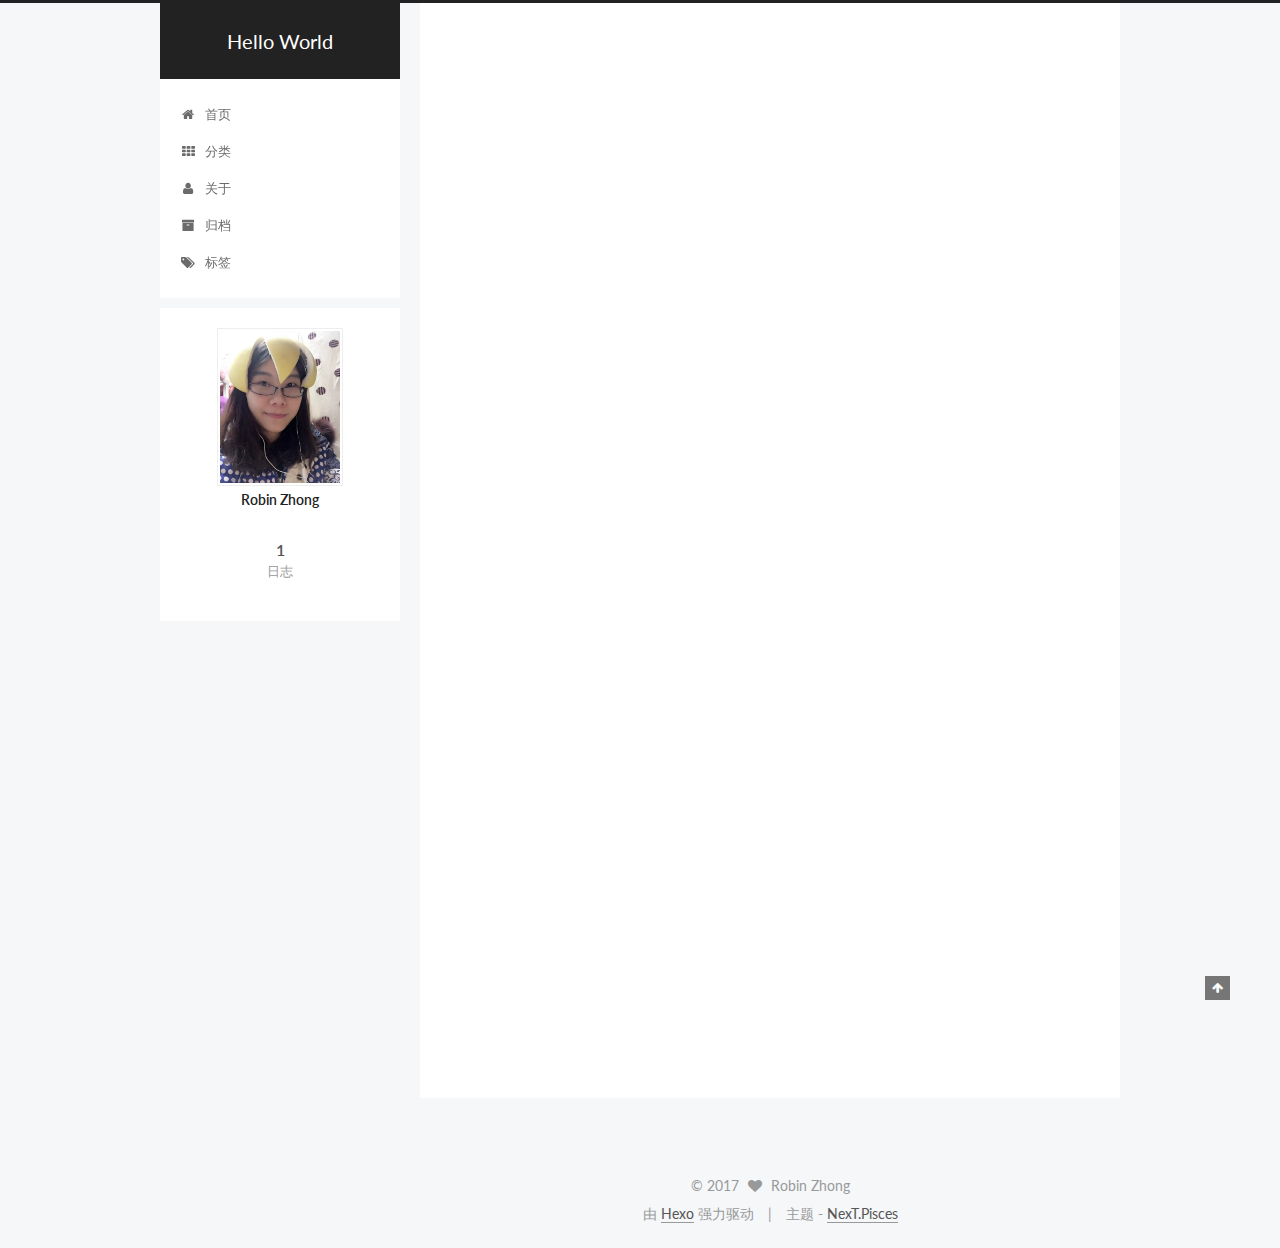
==== commit fb4866b5: "Site updated: 2017-06-22 21:21:15" ====
--- a/index.html
+++ b/index.html
@@ -1,177 +1,340 @@
-<!DOCTYPE html>
-<html>
+<!doctype html>
+
+
+
+  
+
+
+<html class="theme-next pisces use-motion" lang="zh-Hans">
 <head>
-  <meta charset="utf-8">
-  
-  <meta name="renderer" content="webkit">
-  <meta http-equiv="X-UA-Compatible" content="IE=edge" >
-  <link rel="dns-prefetch" href="http://yoursite.com">
-  <title>Hello World</title>
-  <meta name="viewport" content="width=device-width, initial-scale=1, maximum-scale=1">
-  <meta property="og:type" content="website">
+  <meta charset="UTF-8"/>
+<meta http-equiv="X-UA-Compatible" content="IE=edge" />
+<meta name="viewport" content="width=device-width, initial-scale=1, maximum-scale=1"/>
+
+
+
+<meta http-equiv="Cache-Control" content="no-transform" />
+<meta http-equiv="Cache-Control" content="no-siteapp" />
+
+
+
+
+
+
+
+
+
+
+
+
+  
+  
+  <link href="/lib/fancybox/source/jquery.fancybox.css?v=2.1.5" rel="stylesheet" type="text/css" />
+
+
+
+
+  
+  
+  
+  
+
+  
+    
+    
+  
+
+  
+
+  
+
+  
+
+  
+
+  
+    
+    
+    <link href="//fonts.googleapis.com/css?family=Lato:300,300italic,400,400italic,700,700italic&subset=latin,latin-ext" rel="stylesheet" type="text/css">
+  
+
+
+
+
+
+
+<link href="/lib/font-awesome/css/font-awesome.min.css?v=4.6.2" rel="stylesheet" type="text/css" />
+
+<link href="/css/main.css?v=5.1.0" rel="stylesheet" type="text/css" />
+
+
+  <meta name="keywords" content="Hexo, NexT" />
+
+
+
+
+
+
+
+
+  <link rel="shortcut icon" type="image/x-icon" href="/favicon.ico?v=5.1.0" />
+
+
+
+
+
+
+<meta property="og:type" content="website">
 <meta property="og:title" content="Hello World">
 <meta property="og:url" content="http://yoursite.com/index.html">
 <meta property="og:site_name" content="Hello World">
 <meta name="twitter:card" content="summary">
 <meta name="twitter:title" content="Hello World">
-  
-    <link rel="alternative" href="/atom.xml" title="Hello World" type="application/atom+xml">
-  
-  
-    <link rel="icon" href="/favicon.png">
-  
-  <link rel="stylesheet" type="text/css" href="/main.d221b8.css">
-  <style type="text/css">
-  
-    #container.show {
-      background: linear-gradient(200deg,#a0cfe4,#e8c37e);
+
+
+
+<script type="text/javascript" id="hexo.configurations">
+  var NexT = window.NexT || {};
+  var CONFIG = {
+    root: '/',
+    scheme: 'Pisces',
+    sidebar: {"position":"left","display":"post"},
+    fancybox: true,
+    motion: true,
+    duoshuo: {
+      userId: '0',
+      author: '博主'
+    },
+    algolia: {
+      applicationID: '',
+      apiKey: '',
+      indexName: '',
+      hits: {"per_page":10},
+      labels: {"input_placeholder":"Search for Posts","hits_empty":"We didn't find any results for the search: ${query}","hits_stats":"${hits} results found in ${time} ms"}
     }
-  </style>
-  
-
-  
-
+  };
+</script>
+
+
+
+  <link rel="canonical" href="http://yoursite.com/"/>
+
+
+
+
+
+  <title> Hello World </title>
 </head>
 
-<body>
-  <div id="container" q-class="show:isCtnShow">
-    <canvas id="anm-canvas" class="anm-canvas"></canvas>
-    <div class="left-col" q-class="show:isShow">
-      
-<div class="overlay" style="background: #4d4d4d"></div>
-<div class="intrude-less">
-	<header id="header" class="inner">
-		<a href="/" class="profilepic">
-			<img src="http://oa1608w2t.bkt.clouddn.com/avatar.png" class="js-avatar">
-		</a>
-		<hgroup>
-		  <h1 class="header-author"><a href="/">Robin Zhong</a></h1>
-		</hgroup>
-		
-
-		<nav class="header-menu">
-			<ul>
-			
-				<li><a href="/">主页</a></li>
-	        
-				<li><a href="/archives">所有文章</a></li>
-	        
-			</ul>
-		</nav>
-		<nav class="header-smart-menu">
-    		
-    			
-    			<a q-on="click: openSlider(e, 'innerArchive')" href="javascript:void(0)">所有文章</a>
-    			
-            
-    			
-    			<a q-on="click: openSlider(e, 'friends')" href="javascript:void(0)">友链</a>
-    			
-            
-    			
-    			<a q-on="click: openSlider(e, 'aboutme')" href="javascript:void(0)">关于我</a>
-    			
-            
-		</nav>
-		<nav class="header-nav">
-			<div class="social">
-				
-					<a class="github" target="_blank" href="https://github.com/zhongjianzhou" title="github"><i class="icon-github"></i></a>
-		        
-					<a class="weibo" target="_blank" href="#" title="weibo"><i class="icon-weibo"></i></a>
-		        
-					<a class="rss" target="_blank" href="#" title="rss"><i class="icon-rss"></i></a>
-		        
-					<a class="zhihu" target="_blank" href="#" title="zhihu"><i class="icon-zhihu"></i></a>
-		        
-			</div>
-		</nav>
-	</header>		
+<body itemscope itemtype="http://schema.org/WebPage" lang="zh-Hans">
+
+  
+
+
+
+
+
+
+
+
+
+
+  
+  
+    
+  
+
+  <div class="container one-collumn sidebar-position-left 
+   page-home 
+ ">
+    <div class="headband"></div>
+
+    <header id="header" class="header" itemscope itemtype="http://schema.org/WPHeader">
+      <div class="header-inner"><div class="site-meta ">
+  
+
+  <div class="custom-logo-site-title">
+    <a href="/"  class="brand" rel="start">
+      <span class="logo-line-before"><i></i></span>
+      <span class="site-title">Hello World</span>
+      <span class="logo-line-after"><i></i></span>
+    </a>
+  </div>
+  <p class="site-subtitle"></p>
 </div>
 
-    </div>
-    <div class="mid-col" q-class="show:isShow,hide:isShow|isFalse">
-      
-<nav id="mobile-nav">
-  	<div class="overlay js-overlay" style="background: #4d4d4d"></div>
-	<div class="btnctn js-mobile-btnctn">
-  		<div class="slider-trigger list" q-on="click: openSlider(e)"><i class="icon icon-sort"></i></div>
-	</div>
-	<div class="intrude-less">
-		<header id="header" class="inner">
-			<div class="profilepic">
-				<img src="http://oa1608w2t.bkt.clouddn.com/avatar.png" class="js-avatar">
-			</div>
-			<hgroup>
-			  <h1 class="header-author js-header-author">Robin Zhong</h1>
-			</hgroup>
-			
-			
-			
-				
-			
-				
-			
-			
-			
-			<nav class="header-nav">
-				<div class="social">
-					
-						<a class="github" target="_blank" href="https://github.com/zhongjianzhou" title="github"><i class="icon-github"></i></a>
-			        
-						<a class="weibo" target="_blank" href="#" title="weibo"><i class="icon-weibo"></i></a>
-			        
-						<a class="rss" target="_blank" href="#" title="rss"><i class="icon-rss"></i></a>
-			        
-						<a class="zhihu" target="_blank" href="#" title="zhihu"><i class="icon-zhihu"></i></a>
-			        
-				</div>
-			</nav>
-
-			<nav class="header-menu js-header-menu">
-				<ul style="width: 50%">
-				
-				
-					<li style="width: 50%"><a href="/">主页</a></li>
-		        
-					<li style="width: 50%"><a href="/archives">所有文章</a></li>
-		        
-				</ul>
-			</nav>
-		</header>				
-	</div>
-	<div class="mobile-mask" style="display:none" q-show="isShow"></div>
+<div class="site-nav-toggle">
+  <button>
+    <span class="btn-bar"></span>
+    <span class="btn-bar"></span>
+    <span class="btn-bar"></span>
+  </button>
+</div>
+
+<nav class="site-nav">
+  
+
+  
+    <ul id="menu" class="menu">
+      
+        
+        <li class="menu-item menu-item-home">
+          <a href="/" rel="section">
+            
+              <i class="menu-item-icon fa fa-fw fa-home"></i> <br />
+            
+            首页
+          </a>
+        </li>
+      
+        
+        <li class="menu-item menu-item-categories">
+          <a href="/categories" rel="section">
+            
+              <i class="menu-item-icon fa fa-fw fa-th"></i> <br />
+            
+            分类
+          </a>
+        </li>
+      
+        
+        <li class="menu-item menu-item-about">
+          <a href="/about" rel="section">
+            
+              <i class="menu-item-icon fa fa-fw fa-user"></i> <br />
+            
+            关于
+          </a>
+        </li>
+      
+        
+        <li class="menu-item menu-item-archives">
+          <a href="/archives" rel="section">
+            
+              <i class="menu-item-icon fa fa-fw fa-archive"></i> <br />
+            
+            归档
+          </a>
+        </li>
+      
+        
+        <li class="menu-item menu-item-tags">
+          <a href="/tags" rel="section">
+            
+              <i class="menu-item-icon fa fa-fw fa-tags"></i> <br />
+            
+            标签
+          </a>
+        </li>
+      
+
+      
+    </ul>
+  
+
+  
 </nav>
 
-      <div id="wrapper" class="body-wrap">
-        <div class="menu-l">
-          <div class="canvas-wrap">
-            <canvas data-colors="#eaeaea" data-sectionHeight="100" data-contentId="js-content" id="myCanvas1" class="anm-canvas"></canvas>
-          </div>
-          <div id="js-content" class="content-ll">
-            
-  
-    <article id="post-hello-world" class="article article-type-post  article-index" itemscope itemprop="blogPost">
-  <div class="article-inner">
-    
-      <header class="article-header">
-        
-  
-    <h1 itemprop="name">
-      <a class="article-title" href="/2016/12/11/hello-world/">Hello World</a>
-    </h1>
-  
-
-        
-        <a href="/2016/12/11/hello-world/" class="archive-article-date">
-  	<time datetime="2016-12-11T15:13:39.670Z" itemprop="datePublished"><i class="icon-calendar icon"></i>2016-12-11</time>
-</a>
-        
+
+
+ </div>
+    </header>
+
+    <main id="main" class="main">
+      <div class="main-inner">
+        <div class="content-wrap">
+          <div id="content" class="content">
+            
+  <section id="posts" class="posts-expand">
+    
+      
+
+  
+
+  
+  
+  
+
+  <article class="post post-type-normal " itemscope itemtype="http://schema.org/Article">
+  <link itemprop="mainEntityOfPage" href="http://yoursite.com/2016/12/11/hello-world/">
+
+  <span style="display:none" itemprop="author" itemscope itemtype="http://schema.org/Person">
+    <meta itemprop="name" content="Robin Zhong">
+    <meta itemprop="description" content="">
+    <meta itemprop="image" content="/uploads/avatar.png">
+  </span>
+
+  <span style="display:none" itemprop="publisher" itemscope itemtype="http://schema.org/Organization">
+    <meta itemprop="name" content="Hello World">
+    <span style="display:none" itemprop="logo" itemscope itemtype="http://schema.org/ImageObject">
+      <img style="display:none;" itemprop="url image" alt="Hello World" src="">
+    </span>
+  </span>
+
+    
+      <header class="post-header">
+
+        
+        
+          <h1 class="post-title" itemprop="name headline">
+            
+            
+              
+                
+                <a class="post-title-link" href="/2016/12/11/hello-world/" itemprop="url">
+                  Hello World
+                </a>
+              
+            
+          </h1>
+        
+
+        <div class="post-meta">
+          <span class="post-time">
+            
+              <span class="post-meta-item-icon">
+                <i class="fa fa-calendar-o"></i>
+              </span>
+              <span class="post-meta-item-text">发表于</span>
+              <time title="Post created" itemprop="dateCreated datePublished" datetime="2016-12-11T23:13:39+08:00">
+                2016-12-11
+              </time>
+            
+
+            
+
+            
+          </span>
+
+          
+
+          
+            
+          
+
+          
+
+          
+          
+
+          
+
+          
+
+        </div>
       </header>
     
-    <div class="article-entry" itemprop="articleBody">
-      
-        <p>Welcome to <a href="https://hexo.io/" target="_blank" rel="external">Hexo</a>! This is your very first post. Check <a href="https://hexo.io/docs/" target="_blank" rel="external">documentation</a> for more info. If you get any problems when using Hexo, you can find the answer in <a href="https://hexo.io/docs/troubleshooting.html" target="_blank" rel="external">troubleshooting</a> or you can ask me on <a href="https://github.com/hexojs/hexo/issues" target="_blank" rel="external">GitHub</a>.</p>
+
+
+    <div class="post-body" itemprop="articleBody">
+
+      
+      
+
+      
+        
+          
+            <p>Welcome to <a href="https://hexo.io/" target="_blank" rel="external">Hexo</a>! This is your very first post. Check <a href="https://hexo.io/docs/" target="_blank" rel="external">documentation</a> for more info. If you get any problems when using Hexo, you can find the answer in <a href="https://hexo.io/docs/troubleshooting.html" target="_blank" rel="external">troubleshooting</a> or you can ask me on <a href="https://github.com/hexojs/hexo/issues" target="_blank" rel="external">GitHub</a>.</p>
 <h2 id="Quick-Start"><a href="#Quick-Start" class="headerlink" title="Quick Start"></a>Quick Start</h2><h3 id="Create-a-new-post"><a href="#Create-a-new-post" class="headerlink" title="Create a new post"></a>Create a new post</h3><figure class="highlight bash"><table><tr><td class="gutter"><pre><div class="line">1</div></pre></td><td class="code"><pre><div class="line">$ hexo new <span class="string">"My New Post"</span></div></pre></td></tr></table></figure>
 <p>More info: <a href="https://hexo.io/docs/writing.html" target="_blank" rel="external">Writing</a></p>
 <h3 id="Run-server"><a href="#Run-server" class="headerlink" title="Run server"></a>Run server</h3><figure class="highlight bash"><table><tr><td class="gutter"><pre><div class="line">1</div></pre></td><td class="code"><pre><div class="line">$ hexo server</div></pre></td></tr></table></figure>
@@ -181,312 +344,241 @@
 <h3 id="Deploy-to-remote-sites"><a href="#Deploy-to-remote-sites" class="headerlink" title="Deploy to remote sites"></a>Deploy to remote sites</h3><figure class="highlight bash"><table><tr><td class="gutter"><pre><div class="line">1</div></pre></td><td class="code"><pre><div class="line">$ hexo deploy</div></pre></td></tr></table></figure>
 <p>More info: <a href="https://hexo.io/docs/deployment.html" target="_blank" rel="external">Deployment</a></p>
 
-      
-
+          
+        
       
     </div>
-    <div class="article-info article-info-index">
-      
-      
-      
-
-      
-        <p class="article-more-link">
-          <a class="article-more-a" href="/2016/12/11/hello-world/">展开全文 >></a>
-        </p>
-      
-
-      
-      <div class="clearfix"></div>
+
+    <div>
+      
+    </div>
+
+    <div>
+      
+    </div>
+
+
+    <footer class="post-footer">
+      
+
+      
+
+      
+      
+        <div class="post-eof"></div>
+      
+    </footer>
+  </article>
+
+
+    
+  </section>
+
+  
+
+
+          </div>
+          
+
+
+          
+
+        </div>
+        
+          
+  
+  <div class="sidebar-toggle">
+    <div class="sidebar-toggle-line-wrap">
+      <span class="sidebar-toggle-line sidebar-toggle-line-first"></span>
+      <span class="sidebar-toggle-line sidebar-toggle-line-middle"></span>
+      <span class="sidebar-toggle-line sidebar-toggle-line-last"></span>
     </div>
   </div>
-</article>
-
-
-
-
-
-
-
-
-  
-  
-
-
+
+  <aside id="sidebar" class="sidebar">
+    <div class="sidebar-inner">
+
+      
+
+      
+
+      <section class="site-overview sidebar-panel sidebar-panel-active">
+        <div class="site-author motion-element" itemprop="author" itemscope itemtype="http://schema.org/Person">
+          <img class="site-author-image" itemprop="image"
+               src="/uploads/avatar.png"
+               alt="Robin Zhong" />
+          <p class="site-author-name" itemprop="name">Robin Zhong</p>
+          <p class="site-description motion-element" itemprop="description"></p>
+        </div>
+        <nav class="site-state motion-element">
+          <div class="site-state-item site-state-posts">
+            <a href="/archives">
+              <span class="site-state-item-count">1</span>
+              <span class="site-state-item-name">日志</span>
+            </a>
           </div>
+
+          
+
+          
+
+        </nav>
+
+        
+
+        <div class="links-of-author motion-element">
+          
         </div>
+
+        
+        
+
+        
+        
+
+        
+
+
+      </section>
+
+      
+
+    </div>
+  </aside>
+
+
+        
       </div>
-      <footer id="footer">
-  <div class="outer">
-    <div id="footer-info">
-    	<div class="footer-left">
-    		&copy; 2017 Robin Zhong
-    	</div>
-      	<div class="footer-right">
-      		<a href="http://hexo.io/" target="_blank">Hexo</a>  Theme <a href="https://github.com/litten/hexo-theme-yilia" target="_blank">Yilia</a> by Litten
-      	</div>
+    </main>
+
+    <footer id="footer" class="footer">
+      <div class="footer-inner">
+        <div class="copyright" >
+  
+  &copy; 
+  <span itemprop="copyrightYear">2017</span>
+  <span class="with-love">
+    <i class="fa fa-heart"></i>
+  </span>
+  <span class="author" itemprop="copyrightHolder">Robin Zhong</span>
+</div>
+
+
+<div class="powered-by">
+  由 <a class="theme-link" href="https://hexo.io">Hexo</a> 强力驱动
+</div>
+
+<div class="theme-info">
+  主题 -
+  <a class="theme-link" href="https://github.com/iissnan/hexo-theme-next">
+    NexT.Pisces
+  </a>
+</div>
+
+
+        
+
+        
+      </div>
+    </footer>
+
+    <div class="back-to-top">
+      <i class="fa fa-arrow-up"></i>
     </div>
   </div>
-</footer>
-    </div>
-    <script>
-	var yiliaConfig = {
-		mathjax: true,
-		isHome: true,
-		isPost: false,
-		isArchive: false,
-		isTag: false,
-		isCategory: false,
-		open_in_new: false,
-		root: "/",
-		innerArchive: true,
-		showTags: false
-	}
+
+  
+
+<script type="text/javascript">
+  if (Object.prototype.toString.call(window.Promise) !== '[object Function]') {
+    window.Promise = null;
+  }
 </script>
 
-<script>
-!function(t){function n(r){if(e[r])return e[r].exports;var o=e[r]={exports:{},id:r,loaded:!1};return t[r].call(o.exports,o,o.exports,n),o.loaded=!0,o.exports}var e={};return n.m=t,n.c=e,n.p="/",n(0)}([function(t,n,e){"use strict";function r(t){return t&&t.__esModule?t:{default:t}}function o(t,n){var e=/\/|index.html/g;return t.replace(e,"")===n.replace(e,"")}function i(){for(var t=document.querySelectorAll(".js-header-menu li a"),n=window.location.pathname,e=0,r=t.length;e<r;e++){var i=t[e];o(n,i.getAttribute("href"))&&(0,d.default)(i,"active")}}function u(t){for(var n=t.offsetLeft,e=t.offsetParent;null!==e;)n+=e.offsetLeft,e=e.offsetParent;return n}function f(t){for(var n=t.offsetTop,e=t.offsetParent;null!==e;)n+=e.offsetTop,e=e.offsetParent;return n}function c(t,n,e,r,o){var i=u(t),c=f(t)-n;if(c-e<=o){var a=t.$newDom;a||(a=t.cloneNode(!0),(0,h.default)(t,a),t.$newDom=a,a.style.position="fixed",a.style.top=(e||c)+"px",a.style.left=i+"px",a.style.zIndex=r||2,a.style.width="100%",a.style.color="#fff"),a.style.visibility="visible",t.style.visibility="hidden"}else{t.style.visibility="visible";var s=t.$newDom;s&&(s.style.visibility="hidden")}}function a(){var t=document.querySelector(".js-overlay"),n=document.querySelector(".js-header-menu");c(t,document.body.scrollTop,-63,2,0),c(n,document.body.scrollTop,1,3,0)}function s(){document.querySelector("#container").addEventListener("scroll",function(t){a()}),window.addEventListener("scroll",function(t){a()}),a()}function l(){x.default.versions.mobile&&window.screen.width<800&&(i(),s())}var p=e(71),d=r(p),v=e(72),y=(r(v),e(84)),h=r(y),b=e(69),x=r(b),m=e(75),g=r(m),w=e(70);l(),(0,w.addLoadEvent)(function(){g.default.init()}),t.exports={}},function(t,n){var e=t.exports="undefined"!=typeof window&&window.Math==Math?window:"undefined"!=typeof self&&self.Math==Math?self:Function("return this")();"number"==typeof __g&&(__g=e)},function(t,n){var e={}.hasOwnProperty;t.exports=function(t,n){return e.call(t,n)}},function(t,n,e){var r=e(49),o=e(15);t.exports=function(t){return r(o(t))}},function(t,n,e){t.exports=!e(8)(function(){return 7!=Object.defineProperty({},"a",{get:function(){return 7}}).a})},function(t,n,e){var r=e(6),o=e(12);t.exports=e(4)?function(t,n,e){return r.f(t,n,o(1,e))}:function(t,n,e){return t[n]=e,t}},function(t,n,e){var r=e(10),o=e(30),i=e(24),u=Object.defineProperty;n.f=e(4)?Object.defineProperty:function(t,n,e){if(r(t),n=i(n,!0),r(e),o)try{return u(t,n,e)}catch(t){}if("get"in e||"set"in e)throw TypeError("Accessors not supported!");return"value"in e&&(t[n]=e.value),t}},function(t,n,e){var r=e(22)("wks"),o=e(13),i=e(1).Symbol,u="function"==typeof i,f=t.exports=function(t){return r[t]||(r[t]=u&&i[t]||(u?i:o)("Symbol."+t))};f.store=r},function(t,n){t.exports=function(t){try{return!!t()}catch(t){return!0}}},function(t,n,e){var r=e(35),o=e(16);t.exports=Object.keys||function(t){return r(t,o)}},function(t,n,e){var r=e(11);t.exports=function(t){if(!r(t))throw TypeError(t+" is not an object!");return t}},function(t,n){t.exports=function(t){return"object"==typeof t?null!==t:"function"==typeof t}},function(t,n){t.exports=function(t,n){return{enumerable:!(1&t),configurable:!(2&t),writable:!(4&t),value:n}}},function(t,n){var e=0,r=Math.random();t.exports=function(t){return"Symbol(".concat(void 0===t?"":t,")_",(++e+r).toString(36))}},function(t,n){var e=t.exports={version:"2.4.0"};"number"==typeof __e&&(__e=e)},function(t,n){t.exports=function(t){if(void 0==t)throw TypeError("Can't call method on  "+t);return t}},function(t,n){t.exports="constructor,hasOwnProperty,isPrototypeOf,propertyIsEnumerable,toLocaleString,toString,valueOf".split(",")},function(t,n){t.exports={}},function(t,n){t.exports=!0},function(t,n){n.f={}.propertyIsEnumerable},function(t,n,e){var r=e(6).f,o=e(2),i=e(7)("toStringTag");t.exports=function(t,n,e){t&&!o(t=e?t:t.prototype,i)&&r(t,i,{configurable:!0,value:n})}},function(t,n,e){var r=e(22)("keys"),o=e(13);t.exports=function(t){return r[t]||(r[t]=o(t))}},function(t,n,e){var r=e(1),o="__core-js_shared__",i=r[o]||(r[o]={});t.exports=function(t){return i[t]||(i[t]={})}},function(t,n){var e=Math.ceil,r=Math.floor;t.exports=function(t){return isNaN(t=+t)?0:(t>0?r:e)(t)}},function(t,n,e){var r=e(11);t.exports=function(t,n){if(!r(t))return t;var e,o;if(n&&"function"==typeof(e=t.toString)&&!r(o=e.call(t)))return o;if("function"==typeof(e=t.valueOf)&&!r(o=e.call(t)))return o;if(!n&&"function"==typeof(e=t.toString)&&!r(o=e.call(t)))return o;throw TypeError("Can't convert object to primitive value")}},function(t,n,e){var r=e(1),o=e(14),i=e(18),u=e(26),f=e(6).f;t.exports=function(t){var n=o.Symbol||(o.Symbol=i?{}:r.Symbol||{});"_"==t.charAt(0)||t in n||f(n,t,{value:u.f(t)})}},function(t,n,e){n.f=e(7)},function(t,n,e){var r=e(1),o=e(14),i=e(46),u=e(5),f="prototype",c=function(t,n,e){var a,s,l,p=t&c.F,d=t&c.G,v=t&c.S,y=t&c.P,h=t&c.B,b=t&c.W,x=d?o:o[n]||(o[n]={}),m=x[f],g=d?r:v?r[n]:(r[n]||{})[f];d&&(e=n);for(a in e)s=!p&&g&&void 0!==g[a],s&&a in x||(l=s?g[a]:e[a],x[a]=d&&"function"!=typeof g[a]?e[a]:h&&s?i(l,r):b&&g[a]==l?function(t){var n=function(n,e,r){if(this instanceof t){switch(arguments.length){case 0:return new t;case 1:return new t(n);case 2:return new t(n,e)}return new t(n,e,r)}return t.apply(this,arguments)};return n[f]=t[f],n}(l):y&&"function"==typeof l?i(Function.call,l):l,y&&((x.virtual||(x.virtual={}))[a]=l,t&c.R&&m&&!m[a]&&u(m,a,l)))};c.F=1,c.G=2,c.S=4,c.P=8,c.B=16,c.W=32,c.U=64,c.R=128,t.exports=c},function(t,n){var e={}.toString;t.exports=function(t){return e.call(t).slice(8,-1)}},function(t,n,e){var r=e(11),o=e(1).document,i=r(o)&&r(o.createElement);t.exports=function(t){return i?o.createElement(t):{}}},function(t,n,e){t.exports=!e(4)&&!e(8)(function(){return 7!=Object.defineProperty(e(29)("div"),"a",{get:function(){return 7}}).a})},function(t,n,e){"use strict";var r=e(18),o=e(27),i=e(36),u=e(5),f=e(2),c=e(17),a=e(51),s=e(20),l=e(58),p=e(7)("iterator"),d=!([].keys&&"next"in[].keys()),v="@@iterator",y="keys",h="values",b=function(){return this};t.exports=function(t,n,e,x,m,g,w){a(e,n,x);var O,S,_,j=function(t){if(!d&&t in A)return A[t];switch(t){case y:return function(){return new e(this,t)};case h:return function(){return new e(this,t)}}return function(){return new e(this,t)}},P=n+" Iterator",E=m==h,M=!1,A=t.prototype,T=A[p]||A[v]||m&&A[m],L=T||j(m),N=m?E?j("entries"):L:void 0,C="Array"==n?A.entries||T:T;if(C&&(_=l(C.call(new t)),_!==Object.prototype&&(s(_,P,!0),r||f(_,p)||u(_,p,b))),E&&T&&T.name!==h&&(M=!0,L=function(){return T.call(this)}),r&&!w||!d&&!M&&A[p]||u(A,p,L),c[n]=L,c[P]=b,m)if(O={values:E?L:j(h),keys:g?L:j(y),entries:N},w)for(S in O)S in A||i(A,S,O[S]);else o(o.P+o.F*(d||M),n,O);return O}},function(t,n,e){var r=e(10),o=e(55),i=e(16),u=e(21)("IE_PROTO"),f=function(){},c="prototype",a=function(){var t,n=e(29)("iframe"),r=i.length,o="<",u=">";for(n.style.display="none",e(48).appendChild(n),n.src="javascript:",t=n.contentWindow.document,t.open(),t.write(o+"script"+u+"document.F=Object"+o+"/script"+u),t.close(),a=t.F;r--;)delete a[c][i[r]];return a()};t.exports=Object.create||function(t,n){var e;return null!==t?(f[c]=r(t),e=new f,f[c]=null,e[u]=t):e=a(),void 0===n?e:o(e,n)}},function(t,n,e){var r=e(35),o=e(16).concat("length","prototype");n.f=Object.getOwnPropertyNames||function(t){return r(t,o)}},function(t,n){n.f=Object.getOwnPropertySymbols},function(t,n,e){var r=e(2),o=e(3),i=e(45)(!1),u=e(21)("IE_PROTO");t.exports=function(t,n){var e,f=o(t),c=0,a=[];for(e in f)e!=u&&r(f,e)&&a.push(e);for(;n.length>c;)r(f,e=n[c++])&&(~i(a,e)||a.push(e));return a}},function(t,n,e){t.exports=e(5)},function(t,n,e){var r=e(15);t.exports=function(t){return Object(r(t))}},function(t,n,e){t.exports={default:e(41),__esModule:!0}},function(t,n,e){t.exports={default:e(42),__esModule:!0}},function(t,n,e){"use strict";function r(t){return t&&t.__esModule?t:{default:t}}n.__esModule=!0;var o=e(39),i=r(o),u=e(38),f=r(u),c="function"==typeof f.default&&"symbol"==typeof i.default?function(t){return typeof t}:function(t){return t&&"function"==typeof f.default&&t.constructor===f.default&&t!==f.default.prototype?"symbol":typeof t};n.default="function"==typeof f.default&&"symbol"===c(i.default)?function(t){return"undefined"==typeof t?"undefined":c(t)}:function(t){return t&&"function"==typeof f.default&&t.constructor===f.default&&t!==f.default.prototype?"symbol":"undefined"==typeof t?"undefined":c(t)}},function(t,n,e){e(65),e(63),e(66),e(67),t.exports=e(14).Symbol},function(t,n,e){e(64),e(68),t.exports=e(26).f("iterator")},function(t,n){t.exports=function(t){if("function"!=typeof t)throw TypeError(t+" is not a function!");return t}},function(t,n){t.exports=function(){}},function(t,n,e){var r=e(3),o=e(61),i=e(60);t.exports=function(t){return function(n,e,u){var f,c=r(n),a=o(c.length),s=i(u,a);if(t&&e!=e){for(;a>s;)if(f=c[s++],f!=f)return!0}else for(;a>s;s++)if((t||s in c)&&c[s]===e)return t||s||0;return!t&&-1}}},function(t,n,e){var r=e(43);t.exports=function(t,n,e){if(r(t),void 0===n)return t;switch(e){case 1:return function(e){return t.call(n,e)};case 2:return function(e,r){return t.call(n,e,r)};case 3:return function(e,r,o){return t.call(n,e,r,o)}}return function(){return t.apply(n,arguments)}}},function(t,n,e){var r=e(9),o=e(34),i=e(19);t.exports=function(t){var n=r(t),e=o.f;if(e)for(var u,f=e(t),c=i.f,a=0;f.length>a;)c.call(t,u=f[a++])&&n.push(u);return n}},function(t,n,e){t.exports=e(1).document&&document.documentElement},function(t,n,e){var r=e(28);t.exports=Object("z").propertyIsEnumerable(0)?Object:function(t){return"String"==r(t)?t.split(""):Object(t)}},function(t,n,e){var r=e(28);t.exports=Array.isArray||function(t){return"Array"==r(t)}},function(t,n,e){"use strict";var r=e(32),o=e(12),i=e(20),u={};e(5)(u,e(7)("iterator"),function(){return this}),t.exports=function(t,n,e){t.prototype=r(u,{next:o(1,e)}),i(t,n+" Iterator")}},function(t,n){t.exports=function(t,n){return{value:n,done:!!t}}},function(t,n,e){var r=e(9),o=e(3);t.exports=function(t,n){for(var e,i=o(t),u=r(i),f=u.length,c=0;f>c;)if(i[e=u[c++]]===n)return e}},function(t,n,e){var r=e(13)("meta"),o=e(11),i=e(2),u=e(6).f,f=0,c=Object.isExtensible||function(){return!0},a=!e(8)(function(){return c(Object.preventExtensions({}))}),s=function(t){u(t,r,{value:{i:"O"+ ++f,w:{}}})},l=function(t,n){if(!o(t))return"symbol"==typeof t?t:("string"==typeof t?"S":"P")+t;if(!i(t,r)){if(!c(t))return"F";if(!n)return"E";s(t)}return t[r].i},p=function(t,n){if(!i(t,r)){if(!c(t))return!0;if(!n)return!1;s(t)}return t[r].w},d=function(t){return a&&v.NEED&&c(t)&&!i(t,r)&&s(t),t},v=t.exports={KEY:r,NEED:!1,fastKey:l,getWeak:p,onFreeze:d}},function(t,n,e){var r=e(6),o=e(10),i=e(9);t.exports=e(4)?Object.defineProperties:function(t,n){o(t);for(var e,u=i(n),f=u.length,c=0;f>c;)r.f(t,e=u[c++],n[e]);return t}},function(t,n,e){var r=e(19),o=e(12),i=e(3),u=e(24),f=e(2),c=e(30),a=Object.getOwnPropertyDescriptor;n.f=e(4)?a:function(t,n){if(t=i(t),n=u(n,!0),c)try{return a(t,n)}catch(t){}if(f(t,n))return o(!r.f.call(t,n),t[n])}},function(t,n,e){var r=e(3),o=e(33).f,i={}.toString,u="object"==typeof window&&window&&Object.getOwnPropertyNames?Object.getOwnPropertyNames(window):[],f=function(t){try{return o(t)}catch(t){return u.slice()}};t.exports.f=function(t){return u&&"[object Window]"==i.call(t)?f(t):o(r(t))}},function(t,n,e){var r=e(2),o=e(37),i=e(21)("IE_PROTO"),u=Object.prototype;t.exports=Object.getPrototypeOf||function(t){return t=o(t),r(t,i)?t[i]:"function"==typeof t.constructor&&t instanceof t.constructor?t.constructor.prototype:t instanceof Object?u:null}},function(t,n,e){var r=e(23),o=e(15);t.exports=function(t){return function(n,e){var i,u,f=String(o(n)),c=r(e),a=f.length;return c<0||c>=a?t?"":void 0:(i=f.charCodeAt(c),i<55296||i>56319||c+1===a||(u=f.charCodeAt(c+1))<56320||u>57343?t?f.charAt(c):i:t?f.slice(c,c+2):(i-55296<<10)+(u-56320)+65536)}}},function(t,n,e){var r=e(23),o=Math.max,i=Math.min;t.exports=function(t,n){return t=r(t),t<0?o(t+n,0):i(t,n)}},function(t,n,e){var r=e(23),o=Math.min;t.exports=function(t){return t>0?o(r(t),9007199254740991):0}},function(t,n,e){"use strict";var r=e(44),o=e(52),i=e(17),u=e(3);t.exports=e(31)(Array,"Array",function(t,n){this._t=u(t),this._i=0,this._k=n},function(){var t=this._t,n=this._k,e=this._i++;return!t||e>=t.length?(this._t=void 0,o(1)):"keys"==n?o(0,e):"values"==n?o(0,t[e]):o(0,[e,t[e]])},"values"),i.Arguments=i.Array,r("keys"),r("values"),r("entries")},function(t,n){},function(t,n,e){"use strict";var r=e(59)(!0);e(31)(String,"String",function(t){this._t=String(t),this._i=0},function(){var t,n=this._t,e=this._i;return e>=n.length?{value:void 0,done:!0}:(t=r(n,e),this._i+=t.length,{value:t,done:!1})})},function(t,n,e){"use strict";var r=e(1),o=e(2),i=e(4),u=e(27),f=e(36),c=e(54).KEY,a=e(8),s=e(22),l=e(20),p=e(13),d=e(7),v=e(26),y=e(25),h=e(53),b=e(47),x=e(50),m=e(10),g=e(3),w=e(24),O=e(12),S=e(32),_=e(57),j=e(56),P=e(6),E=e(9),M=j.f,A=P.f,T=_.f,L=r.Symbol,N=r.JSON,C=N&&N.stringify,k="prototype",F=d("_hidden"),q=d("toPrimitive"),I={}.propertyIsEnumerable,B=s("symbol-registry"),D=s("symbols"),W=s("op-symbols"),H=Object[k],K="function"==typeof L,R=r.QObject,J=!R||!R[k]||!R[k].findChild,U=i&&a(function(){return 7!=S(A({},"a",{get:function(){return A(this,"a",{value:7}).a}})).a})?function(t,n,e){var r=M(H,n);r&&delete H[n],A(t,n,e),r&&t!==H&&A(H,n,r)}:A,G=function(t){var n=D[t]=S(L[k]);return n._k=t,n},$=K&&"symbol"==typeof L.iterator?function(t){return"symbol"==typeof t}:function(t){return t instanceof L},z=function(t,n,e){return t===H&&z(W,n,e),m(t),n=w(n,!0),m(e),o(D,n)?(e.enumerable?(o(t,F)&&t[F][n]&&(t[F][n]=!1),e=S(e,{enumerable:O(0,!1)})):(o(t,F)||A(t,F,O(1,{})),t[F][n]=!0),U(t,n,e)):A(t,n,e)},Y=function(t,n){m(t);for(var e,r=b(n=g(n)),o=0,i=r.length;i>o;)z(t,e=r[o++],n[e]);return t},Q=function(t,n){return void 0===n?S(t):Y(S(t),n)},X=function(t){var n=I.call(this,t=w(t,!0));return!(this===H&&o(D,t)&&!o(W,t))&&(!(n||!o(this,t)||!o(D,t)||o(this,F)&&this[F][t])||n)},V=function(t,n){if(t=g(t),n=w(n,!0),t!==H||!o(D,n)||o(W,n)){var e=M(t,n);return!e||!o(D,n)||o(t,F)&&t[F][n]||(e.enumerable=!0),e}},Z=function(t){for(var n,e=T(g(t)),r=[],i=0;e.length>i;)o(D,n=e[i++])||n==F||n==c||r.push(n);return r},tt=function(t){for(var n,e=t===H,r=T(e?W:g(t)),i=[],u=0;r.length>u;)!o(D,n=r[u++])||e&&!o(H,n)||i.push(D[n]);return i};K||(L=function(){if(this instanceof L)throw TypeError("Symbol is not a constructor!");var t=p(arguments.length>0?arguments[0]:void 0),n=function(e){this===H&&n.call(W,e),o(this,F)&&o(this[F],t)&&(this[F][t]=!1),U(this,t,O(1,e))};return i&&J&&U(H,t,{configurable:!0,set:n}),G(t)},f(L[k],"toString",function(){return this._k}),j.f=V,P.f=z,e(33).f=_.f=Z,e(19).f=X,e(34).f=tt,i&&!e(18)&&f(H,"propertyIsEnumerable",X,!0),v.f=function(t){return G(d(t))}),u(u.G+u.W+u.F*!K,{Symbol:L});for(var nt="hasInstance,isConcatSpreadable,iterator,match,replace,search,species,split,toPrimitive,toStringTag,unscopables".split(","),et=0;nt.length>et;)d(nt[et++]);for(var nt=E(d.store),et=0;nt.length>et;)y(nt[et++]);u(u.S+u.F*!K,"Symbol",{for:function(t){return o(B,t+="")?B[t]:B[t]=L(t)},keyFor:function(t){if($(t))return h(B,t);throw TypeError(t+" is not a symbol!")},useSetter:function(){J=!0},useSimple:function(){J=!1}}),u(u.S+u.F*!K,"Object",{create:Q,defineProperty:z,defineProperties:Y,getOwnPropertyDescriptor:V,getOwnPropertyNames:Z,getOwnPropertySymbols:tt}),N&&u(u.S+u.F*(!K||a(function(){var t=L();return"[null]"!=C([t])||"{}"!=C({a:t})||"{}"!=C(Object(t))})),"JSON",{stringify:function(t){if(void 0!==t&&!$(t)){for(var n,e,r=[t],o=1;arguments.length>o;)r.push(arguments[o++]);return n=r[1],"function"==typeof n&&(e=n),!e&&x(n)||(n=function(t,n){if(e&&(n=e.call(this,t,n)),!$(n))return n}),r[1]=n,C.apply(N,r)}}}),L[k][q]||e(5)(L[k],q,L[k].valueOf),l(L,"Symbol"),l(Math,"Math",!0),l(r.JSON,"JSON",!0)},function(t,n,e){e(25)("asyncIterator")},function(t,n,e){e(25)("observable")},function(t,n,e){e(62);for(var r=e(1),o=e(5),i=e(17),u=e(7)("toStringTag"),f=["NodeList","DOMTokenList","MediaList","StyleSheetList","CSSRuleList"],c=0;c<5;c++){var a=f[c],s=r[a],l=s&&s.prototype;l&&!l[u]&&o(l,u,a),i[a]=i.Array}},function(t,n){"use strict";var e={versions:function(){var t=window.navigator.userAgent;return{trident:t.indexOf("Trident")>-1,presto:t.indexOf("Presto")>-1,webKit:t.indexOf("AppleWebKit")>-1,gecko:t.indexOf("Gecko")>-1&&t.indexOf("KHTML")==-1,mobile:!!t.match(/AppleWebKit.*Mobile.*/),ios:!!t.match(/\(i[^;]+;( U;)? CPU.+Mac OS X/),android:t.indexOf("Android")>-1||t.indexOf("Linux")>-1,iPhone:t.indexOf("iPhone")>-1||t.indexOf("Mac")>-1,iPad:t.indexOf("iPad")>-1,webApp:t.indexOf("Safari")==-1,weixin:t.indexOf("MicroMessenger")==-1}}()};t.exports=e},function(t,n,e){"use strict";function r(t){return t&&t.__esModule?t:{default:t}}var o=e(40),i=r(o),u=function(){function t(t,n,e){return n||e?String.fromCharCode(n||e):o[t]||t}function n(t){return l[t]}var e=/&quot;|&lt;|&gt;|&amp;|&nbsp;|&apos;|&#(\d+);|&#(\d+)/g,r=/['<> "&]/g,o={"&quot;":'"',"&lt;":"<","&gt;":">","&amp;":"&","&nbsp;":" "},f=/\u00a0/g,c=/<br\s*\/?>/gi,a=/\r?\n/g,s=/\s/g,l={};for(var p in o)l[o[p]]=p;return o["&apos;"]="'",l["'"]="&#39;",{encode:function(t){return t?(""+t).replace(r,n).replace(a,"<br/>").replace(s,"&nbsp;"):""},decode:function(n){return n?(""+n).replace(c,"\n").replace(e,t).replace(f," "):""},encodeBase16:function(t){if(!t)return t;t+="";for(var n=[],e=0,r=t.length;r>e;e++)n.push(t.charCodeAt(e).toString(16).toUpperCase());return n.join("")},encodeBase16forJSON:function(t){if(!t)return t;t=t.replace(/[\u4E00-\u9FBF]/gi,function(t){return escape(t).replace("%u","\\u")});for(var n=[],e=0,r=t.length;r>e;e++)n.push(t.charCodeAt(e).toString(16).toUpperCase());return n.join("")},decodeBase16:function(t){if(!t)return t;t+="";for(var n=[],e=0,r=t.length;r>e;e+=2)n.push(String.fromCharCode("0x"+t.slice(e,e+2)));return n.join("")},encodeObject:function(t){if(t instanceof Array)for(var n=0,e=t.length;e>n;n++)t[n]=u.encodeObject(t[n]);else if("object"==("undefined"==typeof t?"undefined":(0,i.default)(t)))for(var r in t)t[r]=u.encodeObject(t[r]);else if("string"==typeof t)return u.encode(t);return t},loadScript:function(t){var n=document.createElement("script");document.getElementsByTagName("body")[0].appendChild(n),n.setAttribute("src",t)},addLoadEvent:function(t){var n=window.onload;"function"!=typeof window.onload?window.onload=t:window.onload=function(){n(),t()}}}}();t.exports=u},function(t,n){function e(t,n){t.classList?t.classList.add(n):t.className+=" "+n}t.exports=e},function(t,n){function e(t,n){if(t.classList)t.classList.remove(n);else{var e=new RegExp("(^|\\b)"+n.split(" ").join("|")+"(\\b|$)","gi");t.className=t.className.replace(e," ")}}t.exports=e},,,function(t,n){"use strict";function e(){var t=document.querySelector("#page-nav");if(t&&!document.querySelector("#page-nav .extend.prev")&&(t.innerHTML='<a class="extend prev disabled" rel="prev">&laquo; Prev</a>'+t.innerHTML),t&&!document.querySelector("#page-nav .extend.next")&&(t.innerHTML=t.innerHTML+'<a class="extend next disabled" rel="next">Next &raquo;</a>'),yiliaConfig&&yiliaConfig.open_in_new){var n=document.querySelectorAll(".article-entry a:not(.article-more-a)");n.forEach(function(t){t.setAttribute("target","_blank")})}var e=document.querySelector("#js-aboutme");e&&0!==e.length&&(e.innerHTML=e.innerText)}t.exports={init:e}},,,,,,,,,function(t,n){function e(t,n){if("string"==typeof n)return t.insertAdjacentHTML("afterend",n);var e=t.nextSibling;return e?t.parentNode.insertBefore(n,e):t.parentNode.appendChild(n)}t.exports=e}]);
-</script>
-<script src="/main.d221b8.js"></script>
-<script>
-(function() {
-	var loadScript = function(path) {
-	    var $script = document.createElement('script')
-	    document.getElementsByTagName('body')[0].appendChild($script)
-	    $script.setAttribute('src', path)
-	}
-	loadScript("/slider.59dfdc.js")
-})();
-</script>
-
-
-
-
-<script type="text/x-mathjax-config">
-MathJax.Hub.Config({
-    tex2jax: {
-        inlineMath: [ ['$','$'], ["\\(","\\)"]  ],
-        processEscapes: true,
-        skipTags: ['script', 'noscript', 'style', 'textarea', 'pre', 'code']
-    }
-});
-
-MathJax.Hub.Queue(function() {
-    var all = MathJax.Hub.getAllJax(), i;
-    for(i=0; i < all.length; i += 1) {
-        all[i].SourceElement().parentNode.className += ' has-jax';                 
-    }       
-});
-</script>
-
-<script src="//cdn.mathjax.org/mathjax/latest/MathJax.js?config=TeX-AMS-MML_HTMLorMML">
-</script>
-
-
-    
-<div class="tools-col" q-class="show:isShow,hide:isShow|isFalse" q-on="click:stop(e)">
-  <div class="tools-nav header-menu">
-    
-    
-      
-      
-      
-    
-      
-      
-      
-    
-      
-      
-      
-    
-    
-
-    <ul style="width: 70%">
-    
-    
-      
-      <li style="width: 33.333333333333336%" q-on="click: openSlider(e, 'innerArchive')"><a href="javascript:void(0)" q-class="active:innerArchive">所有文章</a></li>
-      
-        
-      
-      <li style="width: 33.333333333333336%" q-on="click: openSlider(e, 'friends')"><a href="javascript:void(0)" q-class="active:friends">友链</a></li>
-      
-        
-      
-      <li style="width: 33.333333333333336%" q-on="click: openSlider(e, 'aboutme')"><a href="javascript:void(0)" q-class="active:aboutme">关于我</a></li>
-      
-        
-    </ul>
-  </div>
-  <div class="tools-wrap">
-    
-    	<section class="tools-section tools-section-all" q-show="innerArchive">
-        <div class="search-wrap">
-          <input class="search-ipt" q-model="search" type="text" placeholder="find something…">
-          <i class="icon-search icon" q-show="search|isEmptyStr"></i>
-          <i class="icon-close icon" q-show="search|isNotEmptyStr" q-on="click:clearChose(e)"></i>
-        </div>
-        <div class="widget tagcloud search-tag">
-          <p class="search-tag-wording">tag:</p>
-          <label class="search-switch">
-            <input type="checkbox" q-on="click:toggleTag(e)" q-attr="checked:showTags">
-          </label>
-          <ul class="article-tag-list" q-show="showTags">
-            
-            <div class="clearfix"></div>
-          </ul>
-        </div>
-        <ul class="search-ul">
-          <p q-show="jsonFail" style="padding: 20px; font-size: 12px;">
-            缺失模块。<br/>1、在博客根目录（注意不是yilia根目录）执行以下命令：<br/> npm i hexo-generator-json-content --save<br/><br/>
-            2、在根目录_config.yml里添加配置：
-<pre style="font-size: 12px;" q-show="jsonFail">
-  jsonContent:
-    meta: false
-    pages: false
-    posts:
-      title: true
-      date: true
-      path: true
-      text: true
-      raw: false
-      content: false
-      slug: false
-      updated: false
-      comments: false
-      link: false
-      permalink: false
-      excerpt: false
-      categories: false
-      tags: true
-</pre>
-          </p>
-          <li class="search-li" q-repeat="items" q-show="isShow">
-            <a q-attr="href:path|urlformat" class="search-title"><i class="icon-quo-left icon"></i><span q-text="title"></span></a>
-            <p class="search-time">
-              <i class="icon-calendar icon"></i>
-              <span q-text="date|dateformat"></span>
-            </p>
-            <p class="search-tag">
-              <i class="icon-price-tags icon"></i>
-              <span q-repeat="tags" q-on="click:choseTag(e, name)" q-text="name|tagformat"></span>
-            </p>
-          </li>
-        </ul>
-    	</section>
-    
-
-    
-    	<section class="tools-section tools-section-friends" q-show="friends">
-  		
-        <ul class="search-ul">
-          
-            <li class="search-li">
-              <a href="http://localhost:4000/" target="_blank" class="search-title"><i class="icon-quo-left icon"></i>友情链接1</a>
-            </li>
-          
-            <li class="search-li">
-              <a href="http://localhost:4000/" target="_blank" class="search-title"><i class="icon-quo-left icon"></i>友情链接2</a>
-            </li>
-          
-            <li class="search-li">
-              <a href="http://localhost:4000/" target="_blank" class="search-title"><i class="icon-quo-left icon"></i>友情链接3</a>
-            </li>
-          
-            <li class="search-li">
-              <a href="http://localhost:4000/" target="_blank" class="search-title"><i class="icon-quo-left icon"></i>友情链接4</a>
-            </li>
-          
-            <li class="search-li">
-              <a href="http://localhost:4000/" target="_blank" class="search-title"><i class="icon-quo-left icon"></i>友情链接5</a>
-            </li>
-          
-            <li class="search-li">
-              <a href="http://localhost:4000/" target="_blank" class="search-title"><i class="icon-quo-left icon"></i>友情链接6</a>
-            </li>
-          
-        </ul>
-  		
-    	</section>
-    
-
-    
-    	<section class="tools-section tools-section-me" q-show="aboutme">
-  	  	
-  	  		<div class="aboutme-wrap" id="js-aboutme">乐于分享,喜欢环境音乐,爱看动漫,偶尔写写技术博客的小程一枚..</div>
-  	  	
-    	</section>
-    
-  </div>
-  
-</div>
-    <!-- Root element of PhotoSwipe. Must have class pswp. -->
-<div class="pswp" tabindex="-1" role="dialog" aria-hidden="true">
-
-    <!-- Background of PhotoSwipe. 
-         It's a separate element as animating opacity is faster than rgba(). -->
-    <div class="pswp__bg"></div>
-
-    <!-- Slides wrapper with overflow:hidden. -->
-    <div class="pswp__scroll-wrap">
-
-        <!-- Container that holds slides. 
-            PhotoSwipe keeps only 3 of them in the DOM to save memory.
-            Don't modify these 3 pswp__item elements, data is added later on. -->
-        <div class="pswp__container">
-            <div class="pswp__item"></div>
-            <div class="pswp__item"></div>
-            <div class="pswp__item"></div>
-        </div>
-
-        <!-- Default (PhotoSwipeUI_Default) interface on top of sliding area. Can be changed. -->
-        <div class="pswp__ui pswp__ui--hidden">
-
-            <div class="pswp__top-bar">
-
-                <!--  Controls are self-explanatory. Order can be changed. -->
-
-                <div class="pswp__counter"></div>
-
-                <button class="pswp__button pswp__button--close" title="Close (Esc)"></button>
-
-                <button class="pswp__button pswp__button--share" style="display:none" title="Share"></button>
-
-                <button class="pswp__button pswp__button--fs" title="Toggle fullscreen"></button>
-
-                <button class="pswp__button pswp__button--zoom" title="Zoom in/out"></button>
-
-                <!-- Preloader demo http://codepen.io/dimsemenov/pen/yyBWoR -->
-                <!-- element will get class pswp__preloader--active when preloader is running -->
-                <div class="pswp__preloader">
-                    <div class="pswp__preloader__icn">
-                      <div class="pswp__preloader__cut">
-                        <div class="pswp__preloader__donut"></div>
-                      </div>
-                    </div>
-                </div>
-            </div>
-
-            <div class="pswp__share-modal pswp__share-modal--hidden pswp__single-tap">
-                <div class="pswp__share-tooltip"></div> 
-            </div>
-
-            <button class="pswp__button pswp__button--arrow--left" title="Previous (arrow left)">
-            </button>
-
-            <button class="pswp__button pswp__button--arrow--right" title="Next (arrow right)">
-            </button>
-
-            <div class="pswp__caption">
-                <div class="pswp__caption__center"></div>
-            </div>
-
-        </div>
-
-    </div>
-
-</div>
-  </div>
+
+
+
+
+
+
+
+
+  
+
+
+
+  
+  <script type="text/javascript" src="/lib/jquery/index.js?v=2.1.3"></script>
+
+  
+  <script type="text/javascript" src="/lib/fastclick/lib/fastclick.min.js?v=1.0.6"></script>
+
+  
+  <script type="text/javascript" src="/lib/jquery_lazyload/jquery.lazyload.js?v=1.9.7"></script>
+
+  
+  <script type="text/javascript" src="/lib/velocity/velocity.min.js?v=1.2.1"></script>
+
+  
+  <script type="text/javascript" src="/lib/velocity/velocity.ui.min.js?v=1.2.1"></script>
+
+  
+  <script type="text/javascript" src="/lib/fancybox/source/jquery.fancybox.pack.js?v=2.1.5"></script>
+
+
+  
+
+
+  <script type="text/javascript" src="/js/src/utils.js?v=5.1.0"></script>
+
+  <script type="text/javascript" src="/js/src/motion.js?v=5.1.0"></script>
+
+
+
+  
+  
+
+
+  <script type="text/javascript" src="/js/src/affix.js?v=5.1.0"></script>
+
+  <script type="text/javascript" src="/js/src/schemes/pisces.js?v=5.1.0"></script>
+
+
+
+  
+
+  
+
+
+  <script type="text/javascript" src="/js/src/bootstrap.js?v=5.1.0"></script>
+
+
+
+  
+
+
+
+  
+
+
+
+
+	
+
+
+
+
+  
+  
+
+  
+
+  
+
+  
+
+  
+
+
 </body>
-</html>+</html>
--- a/css/main.css
+++ b/css/main.css
@@ -0,0 +1,2828 @@
+/* normalize.css v3.0.2 | MIT License | git.io/normalize */
+html {
+  font-family: sans-serif; /* 1 */
+  -ms-text-size-adjust: 100%; /* 2 */
+  -webkit-text-size-adjust: 100%; /* 2 */
+}
+body {
+  margin: 0;
+}
+article,
+aside,
+details,
+figcaption,
+figure,
+footer,
+header,
+hgroup,
+main,
+menu,
+nav,
+section,
+summary {
+  display: block;
+}
+audio,
+canvas,
+progress,
+video {
+  display: inline-block; /* 1 */
+  vertical-align: baseline; /* 2 */
+}
+audio:not([controls]) {
+  display: none;
+  height: 0;
+}
+[hidden],
+template {
+  display: none;
+}
+a {
+  background-color: transparent;
+}
+a:active,
+a:hover {
+  outline: 0;
+}
+abbr[title] {
+  border-bottom: 1px dotted;
+}
+b,
+strong {
+  font-weight: bold;
+}
+dfn {
+  font-style: italic;
+}
+h1 {
+  font-size: 2em;
+  margin: 0.67em 0;
+}
+mark {
+  background: #ff0;
+  color: #000;
+}
+small {
+  font-size: 80%;
+}
+sub,
+sup {
+  font-size: 75%;
+  line-height: 0;
+  position: relative;
+  vertical-align: baseline;
+}
+sup {
+  top: -0.5em;
+}
+sub {
+  bottom: -0.25em;
+}
+img {
+  border: 0;
+}
+svg:not(:root) {
+  overflow: hidden;
+}
+figure {
+  margin: 1em 40px;
+}
+hr {
+  -moz-box-sizing: content-box;
+  box-sizing: content-box;
+  height: 0;
+}
+pre {
+  overflow: auto;
+}
+code,
+kbd,
+pre,
+samp {
+  font-family: monospace, monospace;
+  font-size: 1em;
+}
+button,
+input,
+optgroup,
+select,
+textarea {
+  color: inherit; /* 1 */
+  font: inherit; /* 2 */
+  margin: 0; /* 3 */
+}
+button {
+  overflow: visible;
+}
+button,
+select {
+  text-transform: none;
+}
+button,
+html input[type="button"],
+input[type="reset"],
+input[type="submit"] {
+  -webkit-appearance: button; /* 2 */
+  cursor: pointer; /* 3 */
+}
+button[disabled],
+html input[disabled] {
+  cursor: default;
+}
+button::-moz-focus-inner,
+input::-moz-focus-inner {
+  border: 0;
+  padding: 0;
+}
+input {
+  line-height: normal;
+}
+input[type="checkbox"],
+input[type="radio"] {
+  box-sizing: border-box; /* 1 */
+  padding: 0; /* 2 */
+}
+input[type="number"]::-webkit-inner-spin-button,
+input[type="number"]::-webkit-outer-spin-button {
+  height: auto;
+}
+input[type="search"] {
+  -webkit-appearance: textfield; /* 1 */
+  -moz-box-sizing: content-box;
+  -webkit-box-sizing: content-box; /* 2 */
+  box-sizing: content-box;
+}
+input[type="search"]::-webkit-search-cancel-button,
+input[type="search"]::-webkit-search-decoration {
+  -webkit-appearance: none;
+}
+fieldset {
+  border: 1px solid #c0c0c0;
+  margin: 0 2px;
+  padding: 0.35em 0.625em 0.75em;
+}
+legend {
+  border: 0; /* 1 */
+  padding: 0; /* 2 */
+}
+textarea {
+  overflow: auto;
+}
+optgroup {
+  font-weight: bold;
+}
+table {
+  border-collapse: collapse;
+  border-spacing: 0;
+}
+td,
+th {
+  padding: 0;
+}
+::selection {
+  background: #262a30;
+  color: #fff;
+}
+body {
+  position: relative;
+  font-family: 'Lato', "PingFang SC", "Microsoft YaHei", sans-serif;
+  font-size: 14px;
+  line-height: 2;
+  color: #555;
+  background: #fff;
+}
+@media (max-width: 767px) {
+  body {
+    padding-right: 0 !important;
+  }
+}
+@media (min-width: 768px) and (max-width: 991px) {
+  body {
+    padding-right: 0 !important;
+  }
+}
+@media (min-width: 1600px) {
+  body {
+    font-size: 16px;
+  }
+}
+h1,
+h2,
+h3,
+h4,
+h5,
+h6 {
+  margin: 0;
+  padding: 0;
+  font-weight: bold;
+  line-height: 1.5;
+  font-family: 'Lato', "PingFang SC", "Microsoft YaHei", sans-serif;
+}
+h2,
+h3,
+h4,
+h5,
+h6 {
+  margin: 20px 0 15px;
+}
+h1 {
+  font-size: 22px;
+}
+@media (max-width: 767px) {
+  h1 {
+    font-size: 18px;
+  }
+}
+h2 {
+  font-size: 20px;
+}
+@media (max-width: 767px) {
+  h2 {
+    font-size: 16px;
+  }
+}
+h3 {
+  font-size: 18px;
+}
+@media (max-width: 767px) {
+  h3 {
+    font-size: 14px;
+  }
+}
+h4 {
+  font-size: 16px;
+}
+@media (max-width: 767px) {
+  h4 {
+    font-size: 12px;
+  }
+}
+h5 {
+  font-size: 14px;
+}
+@media (max-width: 767px) {
+  h5 {
+    font-size: 10px;
+  }
+}
+h6 {
+  font-size: 12px;
+}
+@media (max-width: 767px) {
+  h6 {
+    font-size: 8px;
+  }
+}
+p {
+  margin: 0 0 25px 0;
+}
+a {
+  color: #555;
+  text-decoration: none;
+  border-bottom: 1px solid #999;
+  word-wrap: break-word;
+}
+a:hover {
+  color: #222;
+  border-bottom-color: #222;
+}
+ul {
+  list-style: none;
+}
+blockquote {
+  margin: 0;
+  padding: 0;
+}
+img {
+  display: block;
+  margin: auto;
+  max-width: 100%;
+  height: auto;
+}
+hr {
+  margin: 40px 0;
+  height: 3px;
+  border: none;
+  background-color: #ddd;
+  background-image: repeating-linear-gradient(-45deg, #fff, #fff 4px, transparent 4px, transparent 8px);
+}
+blockquote {
+  padding: 0 15px;
+  color: #666;
+  border-left: 4px solid #ddd;
+}
+blockquote cite::before {
+  content: "-";
+  padding: 0 5px;
+}
+dt {
+  font-weight: 700;
+}
+dd {
+  margin: 0;
+  padding: 0;
+}
+.text-left {
+  text-align: left;
+}
+.text-center {
+  text-align: center;
+}
+.text-right {
+  text-align: right;
+}
+.text-justify {
+  text-align: justify;
+}
+.text-nowrap {
+  white-space: nowrap;
+}
+.text-lowercase {
+  text-transform: lowercase;
+}
+.text-uppercase {
+  text-transform: uppercase;
+}
+.text-capitalize {
+  text-transform: capitalize;
+}
+.center-block {
+  display: block;
+  margin-left: auto;
+  margin-right: auto;
+}
+.clearfix:before,
+.clearfix:after {
+  content: " ";
+  display: table;
+}
+.clearfix:after {
+  clear: both;
+}
+.pullquote {
+  width: 45%;
+}
+.pullquote.left {
+  float: left;
+  margin-left: 5px;
+  margin-right: 10px;
+}
+.pullquote.right {
+  float: right;
+  margin-left: 10px;
+  margin-right: 5px;
+}
+.affix.affix.affix {
+  position: fixed;
+}
+.translation {
+  margin-top: -20px;
+  font-size: 14px;
+  color: #999;
+}
+.scrollbar-measure {
+  width: 100px;
+  height: 100px;
+  overflow: scroll;
+  position: absolute;
+  top: -9999px;
+}
+.use-motion .motion-element {
+  opacity: 0;
+}
+#local-search-input {
+  padding: 3px;
+  border: none;
+  text-indent: 14px;
+  border-radius: 0;
+  width: 140px;
+  outline: none;
+  border-bottom: 1px solid #999;
+  background: inherit;
+  opacity: 0.5;
+}
+#local-search-input:focus {
+  opacity: 1;
+}
+.search-icon {
+  position: absolute;
+  top: 9px;
+}
+table {
+  margin: 20px 0;
+  width: 100%;
+  border-collapse: collapse;
+  border-spacing: 0;
+  border: 1px solid #ddd;
+  font-size: 14px;
+  table-layout: fixed;
+  word-wrap: break-all;
+}
+table>tbody>tr:nth-of-type(odd) {
+  background-color: #f9f9f9;
+}
+table>tbody>tr:hover {
+  background-color: #f5f5f5;
+}
+caption,
+th,
+td {
+  padding: 8px;
+  text-align: left;
+  vertical-align: middle;
+  font-weight: normal;
+}
+th,
+td {
+  border-bottom: 3px solid #ddd;
+  border-right: 1px solid #eee;
+}
+th {
+  padding-bottom: 10px;
+  font-weight: 700;
+}
+td {
+  border-bottom-width: 1px;
+}
+html,
+body {
+  height: 100%;
+}
+.container {
+  position: relative;
+  min-height: 100%;
+}
+.header-inner {
+  margin: 0 auto;
+  padding: 100px 0 70px;
+  width: 700px;
+}
+@media (min-width: 1600px) {
+  .container .header-inner {
+    width: 900px;
+  }
+}
+.main {
+  padding-bottom: 150px;
+}
+.main-inner {
+  margin: 0 auto;
+  width: 700px;
+}
+@media (min-width: 1600px) {
+  .container .main-inner {
+    width: 900px;
+  }
+}
+.footer {
+  position: absolute;
+  left: 0;
+  bottom: 0;
+  width: 100%;
+  min-height: 50px;
+}
+.footer-inner {
+  box-sizing: border-box;
+  margin: 20px auto;
+  width: 700px;
+}
+@media (min-width: 1600px) {
+  .container .footer-inner {
+    width: 900px;
+  }
+}
+pre,
+.highlight {
+  overflow: auto;
+  margin: 20px 0;
+  padding: 0;
+  font-size: 13px;
+  color: #4d4d4c;
+  background: #f7f7f7;
+  line-height: 1.6;
+}
+pre,
+code {
+  font-family: consolas, Menlo, "PingFang SC", "Microsoft YaHei", monospace;
+}
+code {
+  padding: 2px 4px;
+  word-wrap: break-word;
+  color: #4d4d4c;
+  background: #f7f7f7;
+  border-radius: 3px;
+  font-size: 13px;
+}
+pre code {
+  padding: 0;
+  color: #4d4d4c;
+  background: none;
+  text-shadow: none;
+}
+.highlight {
+  border-radius: 1px;
+}
+.highlight pre {
+  border: none;
+  margin: 0;
+  padding: 10px 0;
+}
+.highlight table {
+  margin: 0;
+  width: auto;
+  border: none;
+}
+.highlight td {
+  border: none;
+  padding: 0;
+}
+.highlight figcaption {
+  font-size: 1em;
+  color: #4d4d4c;
+  line-height: 1em;
+  margin-bottom: 1em;
+}
+.highlight figcaption:before,
+.highlight figcaption:after {
+  content: " ";
+  display: table;
+}
+.highlight figcaption:after {
+  clear: both;
+}
+.highlight figcaption a {
+  float: right;
+  color: #4d4d4c;
+}
+.highlight figcaption a:hover {
+  border-bottom-color: #4d4d4c;
+}
+.highlight .gutter pre {
+  padding-left: 10px;
+  padding-right: 10px;
+  color: #869194;
+  text-align: right;
+  background-color: #eff2f3;
+}
+.highlight .code pre {
+  padding-left: 10px;
+  padding-right: 10px;
+  background-color: #f7f7f7;
+}
+.highlight .line {
+  height: 20px;
+}
+.gutter {
+  -webkit-user-select: none;
+  -moz-user-select: none;
+  -ms-user-select: none;
+  user-select: none;
+}
+.gist table {
+  width: auto;
+}
+.gist table td {
+  border: none;
+}
+pre .deletion {
+  background: #fdd;
+}
+pre .addition {
+  background: #dfd;
+}
+pre .meta {
+  color: #8959a8;
+}
+pre .comment {
+  color: #8e908c;
+}
+pre .variable,
+pre .attribute,
+pre .tag,
+pre .regexp,
+pre .ruby .constant,
+pre .xml .tag .title,
+pre .xml .pi,
+pre .xml .doctype,
+pre .html .doctype,
+pre .css .id,
+pre .css .class,
+pre .css .pseudo {
+  color: #c82829;
+}
+pre .number,
+pre .preprocessor,
+pre .built_in,
+pre .literal,
+pre .params,
+pre .constant,
+pre .command {
+  color: #f5871f;
+}
+pre .ruby .class .title,
+pre .css .rules .attribute,
+pre .string,
+pre .value,
+pre .inheritance,
+pre .header,
+pre .ruby .symbol,
+pre .xml .cdata,
+pre .special,
+pre .number,
+pre .formula {
+  color: #718c00;
+}
+pre .title,
+pre .css .hexcolor {
+  color: #3e999f;
+}
+pre .function,
+pre .python .decorator,
+pre .python .title,
+pre .ruby .function .title,
+pre .ruby .title .keyword,
+pre .perl .sub,
+pre .javascript .title,
+pre .coffeescript .title {
+  color: #4271ae;
+}
+pre .keyword,
+pre .javascript .function {
+  color: #8959a8;
+}
+.full-image.full-image.full-image {
+  border: none;
+  max-width: 100%;
+  width: auto;
+  margin: 20px auto;
+}
+@media (min-width: 992px) {
+  .full-image.full-image.full-image {
+    max-width: none;
+    width: 126%;
+    margin: 0 -13%;
+  }
+}
+.blockquote-center,
+.page-home .post-type-quote blockquote,
+.page-post-detail .post-type-quote blockquote {
+  position: relative;
+  margin: 40px 0;
+  padding: 0;
+  border-left: none;
+  text-align: center;
+}
+.blockquote-center::before,
+.page-home .post-type-quote blockquote::before,
+.page-post-detail .post-type-quote blockquote::before,
+.blockquote-center::after,
+.page-home .post-type-quote blockquote::after,
+.page-post-detail .post-type-quote blockquote::after {
+  position: absolute;
+  content: ' ';
+  display: block;
+  width: 100%;
+  height: 24px;
+  opacity: 0.2;
+  background-repeat: no-repeat;
+  background-position: 0 -6px;
+  background-size: 22px 22px;
+}
+.blockquote-center::before,
+.page-home .post-type-quote blockquote::before,
+.page-post-detail .post-type-quote blockquote::before {
+  top: -20px;
+  background-image: url("../images/quote-l.svg");
+  border-top: 1px solid #ccc;
+}
+.blockquote-center::after,
+.page-home .post-type-quote blockquote::after,
+.page-post-detail .post-type-quote blockquote::after {
+  bottom: -20px;
+  background-image: url("../images/quote-r.svg");
+  border-bottom: 1px solid #ccc;
+  background-position: 100% 8px;
+}
+.blockquote-center p,
+.page-home .post-type-quote blockquote p,
+.page-post-detail .post-type-quote blockquote p,
+.blockquote-center div,
+.page-home .post-type-quote blockquote div,
+.page-post-detail .post-type-quote blockquote div {
+  text-align: center;
+}
+.post .post-body .group-picture img {
+  box-sizing: border-box;
+  padding: 0 3px;
+  border: none;
+}
+.post .group-picture-row {
+  overflow: hidden;
+  margin-top: 6px;
+}
+.post .group-picture-row:first-child {
+  margin-top: 0;
+}
+.post .group-picture-column {
+  float: left;
+}
+.page-post-detail .post-body .group-picture-column {
+  float: none;
+  margin-top: 10px;
+  width: auto !important;
+}
+.page-post-detail .post-body .group-picture-column img {
+  margin: 0 auto;
+}
+.page-archive .group-picture-container {
+  overflow: hidden;
+}
+.page-archive .group-picture-row {
+  float: left;
+}
+.page-archive .group-picture-row:first-child {
+  margin-top: 6px;
+}
+.page-archive .group-picture-column {
+  max-width: 150px;
+  max-height: 150px;
+}
+.note {
+  padding: 20px;
+  margin: 20px 0;
+  border: 1px solid #eee;
+  border-left-width: 5px;
+  border-radius: 3px;
+}
+.note h2,
+.note h3,
+.note h4,
+.note h5,
+.note h6 {
+  margin-top: 0;
+  margin-bottom: 5px;
+}
+.note p:last-child {
+  margin-bottom: 0;
+}
+.note code {
+  border-radius: 3px;
+}
+.note+.note {
+  margin-top: -5px;
+}
+.default {
+  border-left-color: #777;
+}
+.default h2,
+.default h3,
+.default h4,
+.default h5,
+.default h6 {
+  color: #777;
+}
+.primary {
+  border-left-color: #428bca;
+}
+.primary h2,
+.primary h3,
+.primary h4,
+.primary h5,
+.primary h6 {
+  color: #428bca;
+}
+.success {
+  border-left-color: #5cb85c;
+}
+.success h2,
+.success h3,
+.success h4,
+.success h5,
+.success h6 {
+  color: #5cb85c;
+}
+.danger {
+  border-left-color: #d9534f;
+}
+.danger h2,
+.danger h3,
+.danger h4,
+.danger h5,
+.danger h6 {
+  color: #d9534f;
+}
+.warning {
+  border-left-color: #f0ad4e;
+}
+.warning h2,
+.warning h3,
+.warning h4,
+.warning h5,
+.warning h6 {
+  color: #f0ad4e;
+}
+.info {
+  border-left-color: #5bc0de;
+}
+.info h2,
+.info h3,
+.info h4,
+.info h5,
+.info h6 {
+  color: #5bc0de;
+}
+.btn {
+  display: inline-block;
+  padding: 0 20px;
+  font-size: 14px;
+  color: #fff;
+  background: #222;
+  border: 2px solid #555;
+  text-decoration: none;
+  border-radius: 0;
+  transition-property: background-color;
+  transition-duration: 0.2s;
+  transition-timing-function: ease-in-out;
+  transition-delay: 0s;
+}
+.btn:hover,
+.post-more-link .btn:hover {
+  border-color: #222;
+  color: #fff;
+  background: #222;
+}
+.btn-bar {
+  display: block;
+  width: 22px;
+  height: 2px;
+  background: #555;
+  border-radius: 1px;
+}
+.btn-bar+.btn-bar {
+  margin-top: 4px;
+}
+.pagination {
+  margin: 120px 0 40px;
+  text-align: center;
+  border-top: 1px solid #eee;
+}
+.page-number-basic,
+.pagination .prev,
+.pagination .next,
+.pagination .page-number,
+.pagination .space {
+  display: inline-block;
+  position: relative;
+  top: -1px;
+  margin: 0 10px;
+  padding: 0 10px;
+  line-height: 30px;
+}
+@media (max-width: 767px) {
+  .page-number-basic,
+  .pagination .prev,
+  .pagination .next,
+  .pagination .page-number,
+  .pagination .space {
+    margin: 0 5px;
+  }
+}
+.pagination .prev,
+.pagination .next,
+.pagination .page-number {
+  border-bottom: 0;
+  border-top: 1px solid #eee;
+  transition-property: border-color;
+  transition-duration: 0.2s;
+  transition-timing-function: ease-in-out;
+  transition-delay: 0s;
+}
+.pagination .prev:hover,
+.pagination .next:hover,
+.pagination .page-number:hover {
+  border-top-color: #222;
+}
+.pagination .space {
+  padding: 0;
+  margin: 0;
+}
+.pagination .prev {
+  margin-left: 0;
+}
+.pagination .next {
+  margin-right: 0;
+}
+.pagination .page-number.current {
+  color: #fff;
+  background: #ccc;
+  border-top-color: #ccc;
+}
+@media (max-width: 767px) {
+  .pagination {
+    border-top: none;
+  }
+  .pagination .prev,
+  .pagination .next,
+  .pagination .page-number {
+    margin-bottom: 10px;
+    border-top: 0;
+    border-bottom: 1px solid #eee;
+  }
+  .pagination .prev:hover,
+  .pagination .next:hover,
+  .pagination .page-number:hover {
+    border-bottom-color: #222;
+  }
+}
+.comments {
+  margin: 60px 20px 0;
+}
+.tag-cloud {
+  text-align: center;
+}
+.tag-cloud a {
+  display: inline-block;
+  margin: 10px;
+}
+.back-to-top {
+  box-sizing: border-box;
+  position: fixed;
+  bottom: -100px;
+  right: 50px;
+  z-index: 1050;
+  padding: 0 6px;
+  width: 25px;
+  background: #222;
+  font-size: 12px;
+  opacity: 0.6;
+  color: #fff;
+  cursor: pointer;
+  text-align: center;
+  -webkit-transform: translateZ(0);
+  transition-property: bottom;
+  transition-duration: 0.2s;
+  transition-timing-function: ease-in-out;
+  transition-delay: 0s;
+}
+@media (max-width: 767px) {
+  .back-to-top {
+    display: none;
+  }
+}
+@media (min-width: 768px) and (max-width: 991px) {
+  .back-to-top {
+    display: none;
+  }
+}
+.back-to-top.back-to-top-on {
+  bottom: 40px;
+}
+.header {
+  background: #fff;
+}
+.header-inner {
+  position: relative;
+}
+.headband {
+  height: 3px;
+  background: #222;
+}
+.site-meta {
+  margin: 0;
+  text-align: center;
+}
+@media (max-width: 767px) {
+  .site-meta {
+    text-align: center;
+  }
+}
+.brand {
+  position: relative;
+  display: inline-block;
+  padding: 0 40px;
+  color: #fff;
+  background: #222;
+  border-bottom: none;
+}
+.brand:hover {
+  color: #fff;
+}
+.logo {
+  display: inline-block;
+  margin-right: 5px;
+  line-height: 36px;
+  vertical-align: top;
+}
+.site-title {
+  display: inline-block;
+  vertical-align: top;
+  line-height: 36px;
+  font-size: 20px;
+  font-weight: normal;
+  font-family: 'Lato', "PingFang SC", "Microsoft YaHei", sans-serif;
+}
+.site-subtitle {
+  margin-top: 10px;
+  font-size: 13px;
+  color: #ddd;
+}
+.use-motion .brand {
+  opacity: 0;
+}
+.use-motion .logo,
+.use-motion .site-title,
+.use-motion .site-subtitle {
+  opacity: 0;
+  position: relative;
+  top: -10px;
+}
+.site-nav-toggle {
+  display: none;
+  position: absolute;
+  top: 10px;
+  left: 10px;
+}
+@media (max-width: 767px) {
+  .site-nav-toggle {
+    display: block;
+  }
+}
+.site-nav-toggle button {
+  margin-top: 2px;
+  padding: 9px 10px;
+  background: transparent;
+  border: none;
+}
+@media (max-width: 767px) {
+  .site-nav {
+    display: none;
+    margin: 0 -10px;
+    padding: 0 10px;
+    clear: both;
+    border-top: 1px solid #ddd;
+  }
+}
+@media (min-width: 768px) and (max-width: 991px) {
+  .site-nav {
+    display: block !important;
+  }
+}
+@media (min-width: 992px) {
+  .site-nav {
+    display: block !important;
+  }
+}
+.menu {
+  margin-top: 20px;
+  padding-left: 0;
+  text-align: center;
+}
+.menu .menu-item {
+  display: inline-block;
+  margin: 0 10px;
+}
+@media screen and (max-width: 767px) {
+  .menu .menu-item {
+    margin-top: 10px;
+  }
+}
+.menu .menu-item a {
+  display: block;
+  font-size: 13px;
+  text-transform: capitalize;
+  line-height: inherit;
+  border-bottom: 1px solid transparent;
+  transition-property: border-color;
+  transition-duration: 0.2s;
+  transition-timing-function: ease-in-out;
+  transition-delay: 0s;
+}
+.menu .menu-item a:hover,
+.menu-item-active a {
+  border-bottom-color: #222;
+}
+.menu .menu-item .fa {
+  margin-right: 5px;
+}
+.use-motion .menu-item {
+  opacity: 0;
+}
+.post-body {
+  font-family: 'Lato', "PingFang SC", "Microsoft YaHei", sans-serif;
+}
+@media (max-width: 767px) {
+  .post-body {
+    word-break: break-word;
+  }
+}
+.post-body .fancybox img {
+  display: block !important;
+  margin: 0 auto;
+  cursor: pointer;
+  cursor: zoom-in;
+  cursor: -webkit-zoom-in;
+}
+.post-body .image-caption,
+.post-body .figure .caption {
+  margin: 10px auto 15px;
+  text-align: center;
+  font-size: 14px;
+  color: #999;
+  font-weight: bold;
+  line-height: 1;
+}
+.post-sticky-flag {
+  display: inline-block;
+  font-size: 16px;
+  -ms-transform: rotate(30deg);
+  -webkit-transform: rotate(30deg);
+  -moz-transform: rotate(30deg);
+  -ms-transform: rotate(30deg);
+  -o-transform: rotate(30deg);
+  transform: rotate(30deg);
+}
+.posts-expand {
+  padding-top: 40px;
+}
+@media (max-width: 767px) {
+  .posts-expand {
+    margin: 0 20px;
+  }
+  .post-body pre,
+  .post-body .highlight {
+    padding: 10px;
+  }
+  .post-body pre .gutter pre,
+  .post-body .highlight .gutter pre {
+    padding-right: 10px;
+  }
+}
+@media (min-width: 992px) {
+  .posts-expand .post-body {
+    text-align: justify;
+  }
+}
+.posts-expand .post-body h2,
+.posts-expand .post-body h3,
+.posts-expand .post-body h4,
+.posts-expand .post-body h5,
+.posts-expand .post-body h6 {
+  padding-top: 10px;
+}
+.posts-expand .post-body h2 .header-anchor,
+.posts-expand .post-body h3 .header-anchor,
+.posts-expand .post-body h4 .header-anchor,
+.posts-expand .post-body h5 .header-anchor,
+.posts-expand .post-body h6 .header-anchor {
+  float: right;
+  margin-left: 10px;
+  color: #ccc;
+  border-bottom-style: none;
+  visibility: hidden;
+}
+.posts-expand .post-body h2 .header-anchor:hover,
+.posts-expand .post-body h3 .header-anchor:hover,
+.posts-expand .post-body h4 .header-anchor:hover,
+.posts-expand .post-body h5 .header-anchor:hover,
+.posts-expand .post-body h6 .header-anchor:hover {
+  color: inherit;
+}
+.posts-expand .post-body h2:hover .header-anchor,
+.posts-expand .post-body h3:hover .header-anchor,
+.posts-expand .post-body h4:hover .header-anchor,
+.posts-expand .post-body h5:hover .header-anchor,
+.posts-expand .post-body h6:hover .header-anchor {
+  visibility: visible;
+}
+.posts-expand .post-body ul li {
+  list-style: circle;
+}
+.posts-expand .post-body img {
+  box-sizing: border-box;
+  margin: auto;
+  padding: 3px;
+  border: 1px solid #ddd;
+}
+.posts-expand .fancybox img {
+  margin: 0 auto;
+}
+@media (max-width: 767px) {
+  .posts-collapse {
+    margin: 0 20px;
+  }
+  .posts-collapse .post-title,
+  .posts-collapse .post-meta {
+    display: block;
+    width: auto;
+    text-align: left;
+  }
+}
+.posts-collapse {
+  position: relative;
+  z-index: 1010;
+  margin-left: 55px;
+}
+.posts-collapse::after {
+  content: " ";
+  position: absolute;
+  top: 20px;
+  left: 0;
+  margin-left: -2px;
+  width: 4px;
+  height: 100%;
+  background: #f5f5f5;
+  z-index: -1;
+}
+@media (max-width: 767px) {
+  .posts-collapse {
+    margin: 0 20px;
+  }
+}
+.posts-collapse .collection-title {
+  position: relative;
+  margin: 60px 0;
+}
+.posts-collapse .collection-title h2 {
+  margin-left: 20px;
+}
+.posts-collapse .collection-title small {
+  color: #bbb;
+}
+.posts-collapse .collection-title::before {
+  content: " ";
+  position: absolute;
+  left: 0;
+  top: 50%;
+  margin-left: -4px;
+  margin-top: -4px;
+  width: 8px;
+  height: 8px;
+  background: #bbb;
+  border-radius: 50%;
+}
+.posts-collapse .post {
+  margin: 30px 0;
+}
+.posts-collapse .post-header {
+  position: relative;
+  transition-duration: 0.2s;
+  transition-timing-function: ease-in-out;
+  transition-delay: 0s;
+  transition-property: border;
+  border-bottom: 1px dashed #ccc;
+}
+.posts-collapse .post-header::before {
+  content: " ";
+  position: absolute;
+  left: 0;
+  top: 12px;
+  width: 6px;
+  height: 6px;
+  margin-left: -4px;
+  background: #bbb;
+  border-radius: 50%;
+  border: 1px solid #fff;
+  transition-duration: 0.2s;
+  transition-timing-function: ease-in-out;
+  transition-delay: 0s;
+  transition-property: background;
+}
+.posts-collapse .post-header:hover {
+  border-bottom-color: #666;
+}
+.posts-collapse .post-header:hover::before {
+  background: #222;
+}
+.posts-collapse .post-meta {
+  position: absolute;
+  font-size: 12px;
+  left: 20px;
+  top: 5px;
+}
+.posts-collapse .post-comments-count {
+  display: none;
+}
+.posts-collapse .post-title {
+  margin-left: 60px;
+  font-size: 16px;
+  font-weight: normal;
+  line-height: inherit;
+}
+.posts-collapse .post-title::after {
+  margin-left: 3px;
+  opacity: 0.6;
+}
+.posts-collapse .post-title a {
+  color: #666;
+  border-bottom: none;
+}
+.page-home .post-type-quote .post-header,
+.page-post-detail .post-type-quote .post-header,
+.page-home .post-type-quote .post-tags,
+.page-post-detail .post-type-quote .post-tags {
+  display: none;
+}
+.posts-expand .post-title {
+  font-size: 26px;
+  text-align: center;
+  word-break: break-word;
+  font-weight: 400;
+}
+@media (max-width: 767px) {
+  .posts-expand .post-title {
+    font-size: 22px;
+  }
+}
+.posts-expand .post-title-link {
+  display: inline-block;
+  position: relative;
+  color: #555;
+  border-bottom: none;
+  line-height: 1.2;
+  vertical-align: top;
+}
+.posts-expand .post-title-link::before {
+  content: "";
+  position: absolute;
+  width: 100%;
+  height: 2px;
+  bottom: 0;
+  left: 0;
+  background-color: #000;
+  visibility: hidden;
+  -webkit-transform: scaleX(0);
+  -moz-transform: scaleX(0);
+  -ms-transform: scaleX(0);
+  -o-transform: scaleX(0);
+  transform: scaleX(0);
+  transition-duration: 0.2s;
+  transition-timing-function: ease-in-out;
+  transition-delay: 0s;
+}
+.posts-expand .post-title-link:hover::before {
+  visibility: visible;
+  -webkit-transform: scaleX(1);
+  -moz-transform: scaleX(1);
+  -ms-transform: scaleX(1);
+  -o-transform: scaleX(1);
+  transform: scaleX(1);
+}
+.posts-expand .post-title-link .fa {
+  font-size: 16px;
+}
+.posts-expand .post-meta {
+  margin: 3px 0 60px 0;
+  color: #999;
+  font-family: 'Lato', "PingFang SC", "Microsoft YaHei", sans-serif;
+  font-size: 12px;
+  text-align: center;
+}
+.posts-expand .post-meta .post-category-list {
+  display: inline-block;
+  margin: 0;
+  padding: 3px;
+}
+.posts-expand .post-meta .post-category-list-link {
+  color: #999;
+}
+.posts-expand .post-meta .post-description {
+  font-size: 14px;
+  margin-top: 2px;
+}
+.post-meta-divider {
+  margin: 0 0.5em;
+}
+.post-meta-item-icon {
+  margin-right: 3px;
+}
+@media (min-width: 768px) and (max-width: 991px) {
+  .post-meta-item-icon {
+    display: inline-block;
+  }
+}
+@media (max-width: 767px) {
+  .post-meta-item-icon {
+    display: inline-block;
+  }
+}
+@media (min-width: 768px) and (max-width: 991px) {
+  .post-meta-item-text {
+    display: none;
+  }
+}
+@media (max-width: 767px) {
+  .post-meta-item-text {
+    display: none;
+  }
+}
+@media (max-width: 767px) {
+  .posts-expand .post-comments-count {
+    display: none;
+  }
+}
+.post-more-link {
+  margin-top: 50px;
+}
+.post-more-link .btn {
+  color: #555;
+  font-size: 14px;
+  background: #fff;
+  border-radius: 2px;
+  line-height: 2;
+}
+.posts-expand .post-tags {
+  margin-top: 40px;
+  text-align: center;
+}
+.posts-expand .post-tags a {
+  display: inline-block;
+  margin-right: 10px;
+  font-size: 13px;
+}
+.post-nav {
+  display: table;
+  margin-top: 60px;
+  width: 100%;
+  border-top: 1px solid #eee;
+}
+.post-nav-divider {
+  display: table-cell;
+  width: 10%;
+}
+.post-nav-item {
+  display: table-cell;
+  padding: 10px 0 0 0;
+  width: 45%;
+  vertical-align: top;
+}
+.post-nav-item a {
+  position: relative;
+  display: block;
+  line-height: 25px;
+  font-size: 14px;
+  color: #555;
+  border-bottom: none;
+}
+.post-nav-item a:hover {
+  color: #222;
+  border-bottom: none;
+}
+.post-nav-item a:active {
+  top: 2px;
+}
+.post-nav-item .fa {
+  position: absolute;
+  top: 8px;
+  left: 0;
+  font-size: 12px;
+}
+.post-nav-next a {
+  padding-left: 15px;
+}
+.post-nav-prev {
+  text-align: right;
+}
+.post-nav-prev a {
+  padding-right: 15px;
+}
+.post-nav-prev .fa {
+  right: 0;
+  left: auto;
+}
+.posts-expand .post-eof {
+  display: block;
+  margin: 80px auto 60px;
+  width: 8%;
+  height: 1px;
+  background: #ccc;
+  text-align: center;
+}
+.post:last-child .post-eof.post-eof.post-eof {
+  display: none;
+}
+.post-gallery {
+  display: table;
+  table-layout: fixed;
+  width: 100%;
+  border-collapse: separate;
+}
+.post-gallery-row {
+  display: table-row;
+}
+.post-gallery .post-gallery-img {
+  display: table-cell;
+  text-align: center;
+  vertical-align: middle;
+  border: none;
+}
+.post-gallery .post-gallery-img img {
+  max-width: 100%;
+  max-height: 100%;
+  border: none;
+}
+.fancybox-close,
+.fancybox-close:hover {
+  border: none;
+}
+.sidebar {
+  position: fixed;
+  right: 0;
+  top: 0;
+  bottom: 0;
+  width: 0;
+  z-index: 1040;
+  box-shadow: inset 0 2px 6px #000;
+  background: #222;
+  -webkit-transform: translateZ(0);
+}
+.sidebar a {
+  color: #999;
+  border-bottom-color: #555;
+}
+.sidebar a:hover {
+  color: #eee;
+}
+@media (min-width: 768px) and (max-width: 991px) {
+  .sidebar {
+    display: none !important;
+  }
+}
+@media (max-width: 767px) {
+  .sidebar {
+    display: none !important;
+  }
+}
+.sidebar-inner {
+  position: relative;
+  padding: 20px 10px;
+  color: #999;
+  text-align: center;
+}
+.sidebar-toggle {
+  position: fixed;
+  right: 50px;
+  bottom: 45px;
+  width: 15px;
+  height: 15px;
+  padding: 5px;
+  background: #222;
+  line-height: 0;
+  z-index: 1050;
+  cursor: pointer;
+  -webkit-transform: translateZ(0);
+}
+@media (min-width: 768px) and (max-width: 991px) {
+  .sidebar-toggle {
+    display: none;
+  }
+}
+@media (max-width: 767px) {
+  .sidebar-toggle {
+    display: none;
+  }
+}
+.sidebar-toggle-line {
+  position: relative;
+  display: inline-block;
+  vertical-align: top;
+  height: 2px;
+  width: 100%;
+  background: #fff;
+  margin-top: 3px;
+}
+.sidebar-toggle-line:first-child {
+  margin-top: 0;
+}
+.site-author-image {
+  display: block;
+  margin: 0 auto;
+  padding: 2px;
+  max-width: 120px;
+  height: auto;
+  border: 1px solid #eee;
+}
+.site-author-name {
+  margin: 0;
+  text-align: center;
+  color: #222;
+  font-weight: 600;
+}
+.site-description {
+  margin-top: 0;
+  text-align: center;
+  font-size: 13px;
+  color: #999;
+}
+.site-state {
+  overflow: hidden;
+  line-height: 1.4;
+  white-space: nowrap;
+  text-align: center;
+}
+.site-state-item {
+  display: inline-block;
+  padding: 0 15px;
+  border-left: 1px solid #eee;
+}
+.site-state-item:first-child {
+  border-left: none;
+}
+.site-state-item a {
+  border-bottom: none;
+}
+.site-state-item-count {
+  display: block;
+  text-align: center;
+  color: inherit;
+  font-weight: 600;
+  font-size: 16px;
+}
+.site-state-item-name {
+  font-size: 13px;
+  color: #999;
+}
+.feed-link {
+  margin-top: 20px;
+}
+.feed-link a {
+  display: inline-block;
+  padding: 0 15px;
+  color: #fc6423;
+  border: 1px solid #fc6423;
+  border-radius: 4px;
+}
+.feed-link a i {
+  color: #fc6423;
+  font-size: 14px;
+}
+.feed-link a:hover {
+  color: #fff;
+  background: #fc6423;
+}
+.feed-link a:hover i {
+  color: #fff;
+}
+.links-of-author {
+  margin-top: 20px;
+}
+.links-of-author a {
+  display: inline-block;
+  vertical-align: middle;
+  margin-right: 10px;
+  margin-bottom: 10px;
+  border-bottom-color: #555;
+  font-size: 13px;
+}
+.links-of-author a:before {
+  display: inline-block;
+  vertical-align: middle;
+  margin-right: 3px;
+  content: " ";
+  width: 4px;
+  height: 4px;
+  border-radius: 50%;
+  background: #5705ff;
+}
+.links-of-blogroll {
+  font-size: 13px;
+}
+.links-of-blogroll-title {
+  margin-top: 20px;
+  font-size: 14px;
+  font-weight: 600;
+}
+.links-of-blogroll-list {
+  margin: 0;
+  padding: 0;
+}
+.links-of-blogroll-item {
+  padding: 2px 10px;
+}
+.sidebar-nav {
+  margin: 0 0 20px;
+  padding-left: 0;
+}
+.sidebar-nav li {
+  display: inline-block;
+  cursor: pointer;
+  border-bottom: 1px solid transparent;
+  font-size: 14px;
+  color: #555;
+}
+.sidebar-nav li:hover {
+  color: #fc6423;
+}
+.page-post-detail .sidebar-nav-toc {
+  padding: 0 5px;
+}
+.page-post-detail .sidebar-nav-overview {
+  margin-left: 10px;
+}
+.sidebar-nav .sidebar-nav-active {
+  color: #fc6423;
+  border-bottom-color: #fc6423;
+}
+.sidebar-nav .sidebar-nav-active:hover {
+  color: #fc6423;
+}
+.sidebar-panel {
+  display: none;
+}
+.sidebar-panel-active {
+  display: block;
+}
+.post-toc-empty {
+  font-size: 14px;
+  color: #666;
+}
+.post-toc-wrap {
+  overflow: hidden;
+}
+.post-toc {
+  overflow: auto;
+}
+.post-toc ol {
+  margin: 0;
+  padding: 0 2px 5px 10px;
+  text-align: left;
+  list-style: none;
+  font-size: 14px;
+}
+.post-toc ol > ol {
+  padding-left: 0;
+}
+.post-toc ol a {
+  transition-duration: 0.2s;
+  transition-timing-function: ease-in-out;
+  transition-delay: 0s;
+  transition-property: all;
+  color: #666;
+  border-bottom-color: #ccc;
+}
+.post-toc ol a:hover {
+  color: #000;
+  border-bottom-color: #000;
+}
+.post-toc .nav-item {
+  overflow: hidden;
+  text-overflow: ellipsis;
+  white-space: nowrap;
+  line-height: 1.8;
+}
+.post-toc .nav .nav-child {
+  display: none;
+}
+.post-toc .nav .active > .nav-child {
+  display: block;
+}
+.post-toc .nav .active-current > .nav-child {
+  display: block;
+}
+.post-toc .nav .active-current > .nav-child > .nav-item {
+  display: block;
+}
+.post-toc .nav .active > a {
+  color: #fc6423;
+  border-bottom-color: #fc6423;
+}
+.post-toc .nav .active-current > a {
+  color: #fc6423;
+}
+.post-toc .nav .active-current > a:hover {
+  color: #fc6423;
+}
+.footer {
+  font-size: 14px;
+  color: #999;
+}
+.footer img {
+  border: none;
+}
+.footer-inner {
+  text-align: center;
+}
+.with-love {
+  display: inline-block;
+  margin: 0 5px;
+}
+.powered-by,
+.theme-info {
+  display: inline-block;
+}
+.powered-by {
+  margin-right: 10px;
+}
+.powered-by::after {
+  content: "|";
+  padding-left: 10px;
+}
+.cc-license {
+  margin-top: 10px;
+  text-align: center;
+}
+.cc-license .cc-opacity {
+  opacity: 0.7;
+  border-bottom: none;
+}
+.cc-license .cc-opacity:hover {
+  opacity: 0.9;
+}
+.cc-license img {
+  display: inline-block;
+}
+.theme-next #ds-thread #ds-reset {
+  color: #555;
+}
+.theme-next #ds-thread #ds-reset .ds-replybox {
+  margin-bottom: 30px;
+}
+.theme-next #ds-thread #ds-reset .ds-replybox .ds-avatar,
+.theme-next #ds-reset .ds-avatar img {
+  box-shadow: none;
+}
+.theme-next #ds-thread #ds-reset .ds-textarea-wrapper {
+  border-color: #c7d4e1;
+  background: none;
+  border-top-right-radius: 3px;
+  border-top-left-radius: 3px;
+}
+.theme-next #ds-thread #ds-reset .ds-textarea-wrapper textarea {
+  height: 60px;
+}
+.theme-next #ds-reset .ds-rounded-top {
+  border-radius: 0;
+}
+.theme-next #ds-thread #ds-reset .ds-post-toolbar {
+  box-sizing: border-box;
+  border: 1px solid #c7d4e1;
+  background: #f6f8fa;
+}
+.theme-next #ds-thread #ds-reset .ds-post-options {
+  height: 40px;
+  border: none;
+  background: none;
+}
+.theme-next #ds-thread #ds-reset .ds-toolbar-buttons {
+  top: 11px;
+}
+.theme-next #ds-thread #ds-reset .ds-sync {
+  top: 5px;
+}
+.theme-next #ds-thread #ds-reset .ds-post-button {
+  top: 4px;
+  right: 5px;
+  width: 90px;
+  height: 30px;
+  border: 1px solid #c5ced7;
+  border-radius: 3px;
+  background-image: linear-gradient(#fbfbfc, #f5f7f9);
+  color: #60676d;
+}
+.theme-next #ds-thread #ds-reset .ds-post-button:hover {
+  background-position: 0 -30px;
+  color: #60676d;
+}
+.theme-next #ds-thread #ds-reset .ds-comments-info {
+  padding: 10px 0;
+}
+.theme-next #ds-thread #ds-reset .ds-sort {
+  display: none;
+}
+.theme-next #ds-thread #ds-reset li.ds-tab a.ds-current {
+  border: none;
+  background: #f6f8fa;
+  color: #60676d;
+}
+.theme-next #ds-thread #ds-reset li.ds-tab a.ds-current:hover {
+  background-color: #e9f0f7;
+  color: #60676d;
+}
+.theme-next #ds-thread #ds-reset li.ds-tab a {
+  border-radius: 2px;
+  padding: 5px;
+}
+.theme-next #ds-thread #ds-reset .ds-login-buttons p {
+  color: #999;
+  line-height: 36px;
+}
+.theme-next #ds-thread #ds-reset .ds-login-buttons .ds-service-list li {
+  height: 28px;
+}
+.theme-next #ds-thread #ds-reset .ds-service-list a {
+  background: none;
+  padding: 5px;
+  border: 1px solid;
+  border-radius: 3px;
+  text-align: center;
+}
+.theme-next #ds-thread #ds-reset .ds-service-list a:hover {
+  color: #fff;
+  background: #666;
+}
+.theme-next #ds-thread #ds-reset .ds-service-list .ds-weibo {
+  color: #fc9b00;
+  border-color: #fc9b00;
+}
+.theme-next #ds-thread #ds-reset .ds-service-list .ds-weibo:hover {
+  background: #fc9b00;
+}
+.theme-next #ds-thread #ds-reset .ds-service-list .ds-qq {
+  color: #60a3ec;
+  border-color: #60a3ec;
+}
+.theme-next #ds-thread #ds-reset .ds-service-list .ds-qq:hover {
+  background: #60a3ec;
+}
+.theme-next #ds-thread #ds-reset .ds-service-list .ds-renren {
+  color: #2e7ac4;
+  border-color: #2e7ac4;
+}
+.theme-next #ds-thread #ds-reset .ds-service-list .ds-renren:hover {
+  background: #2e7ac4;
+}
+.theme-next #ds-thread #ds-reset .ds-service-list .ds-douban {
+  color: #37994c;
+  border-color: #37994c;
+}
+.theme-next #ds-thread #ds-reset .ds-service-list .ds-douban:hover {
+  background: #37994c;
+}
+.theme-next #ds-thread #ds-reset .ds-service-list .ds-kaixin {
+  color: #fef20d;
+  border-color: #fef20d;
+}
+.theme-next #ds-thread #ds-reset .ds-service-list .ds-kaixin:hover {
+  background: #fef20d;
+}
+.theme-next #ds-thread #ds-reset .ds-service-list .ds-netease {
+  color: #f00;
+  border-color: #f00;
+}
+.theme-next #ds-thread #ds-reset .ds-service-list .ds-netease:hover {
+  background: #f00;
+}
+.theme-next #ds-thread #ds-reset .ds-service-list .ds-sohu {
+  color: #ffcb05;
+  border-color: #ffcb05;
+}
+.theme-next #ds-thread #ds-reset .ds-service-list .ds-sohu:hover {
+  background: #ffcb05;
+}
+.theme-next #ds-thread #ds-reset .ds-service-list .ds-baidu {
+  color: #2831e0;
+  border-color: #2831e0;
+}
+.theme-next #ds-thread #ds-reset .ds-service-list .ds-baidu:hover {
+  background: #2831e0;
+}
+.theme-next #ds-thread #ds-reset .ds-service-list .ds-google {
+  color: #166bec;
+  border-color: #166bec;
+}
+.theme-next #ds-thread #ds-reset .ds-service-list .ds-google:hover {
+  background: #166bec;
+}
+.theme-next #ds-thread #ds-reset .ds-service-list .ds-weixin {
+  color: #00ce0d;
+  border-color: #00ce0d;
+}
+.theme-next #ds-thread #ds-reset .ds-service-list .ds-weixin:hover {
+  background: #00ce0d;
+}
+.theme-next #ds-thread #ds-reset .ds-service-list .ds-more-services {
+  border: none;
+}
+.theme-next #ds-thread #ds-reset .ds-service-list .ds-more-services:hover {
+  background: none;
+}
+.theme-next #ds-reset .duoshuo-ua-admin {
+  display: inline-block;
+  color: #f00;
+}
+.theme-next #ds-reset .duoshuo-ua-platform,
+.theme-next #ds-reset .duoshuo-ua-browser {
+  color: #ccc;
+}
+.theme-next #ds-reset .duoshuo-ua-platform .fa,
+.theme-next #ds-reset .duoshuo-ua-browser .fa {
+  display: inline-block;
+  margin-right: 3px;
+}
+.theme-next #ds-reset .duoshuo-ua-separator {
+  display: inline-block;
+  margin-left: 5px;
+}
+.theme-next .this_ua {
+  background-color: #ccc !important;
+  border-radius: 4px;
+  padding: 0 5px !important;
+  margin: 1px 1px !important;
+  border: 1px solid #bbb !important;
+  color: #fff;
+  display: inline-block !important;
+}
+.theme-next .this_ua.admin {
+  background-color: #d9534f !important;
+  border-color: #d9534f !important;
+}
+.theme-next .this_ua.platform.iOS,
+.theme-next .this_ua.platform.Mac,
+.theme-next .this_ua.platform.Windows {
+  background-color: #39b3d7 !important;
+  border-color: #46b8da !important;
+}
+.theme-next .this_ua.platform.Linux {
+  background-color: #3a3a3a !important;
+  border-color: #1f1f1f !important;
+}
+.theme-next .this_ua.platform.Android {
+  background-color: #00c47d !important;
+  border-color: #01b171 !important;
+}
+.theme-next .this_ua.browser.Mobile,
+.theme-next .this_ua.browser.Chrome {
+  background-color: #5cb85c !important;
+  border-color: #4cae4c !important;
+}
+.theme-next .this_ua.browser.Firefox {
+  background-color: #f0ad4e !important;
+  border-color: #eea236 !important;
+}
+.theme-next .this_ua.browser.Maxthon,
+.theme-next .this_ua.browser.IE {
+  background-color: #428bca !important;
+  border-color: #357ebd !important;
+}
+.theme-next .this_ua.browser.baidu,
+.theme-next .this_ua.browser.UCBrowser,
+.theme-next .this_ua.browser.Opera {
+  background-color: #d9534f !important;
+  border-color: #d43f3a !important;
+}
+.theme-next .this_ua.browser.Android,
+.theme-next .this_ua.browser.QQBrowser {
+  background-color: #78ace9 !important;
+  border-color: #4cae4c !important;
+}
+.post-spread {
+  margin-top: 20px;
+  text-align: center;
+}
+.jiathis_style {
+  display: inline-block;
+}
+.jiathis_style a {
+  border: none;
+}
+.post-spread {
+  margin-top: 20px;
+  text-align: center;
+}
+.bdshare-slide-button-box a {
+  border: none;
+}
+.bdsharebuttonbox {
+  display: inline-block;
+}
+.bdsharebuttonbox a {
+  border: none;
+}
+ul.search-result-list {
+  padding-left: 0px;
+  margin: 0px 5px 0px 8px;
+}
+p.search-result {
+  border-bottom: 1px dashed #ccc;
+  padding: 5px 0;
+}
+a.search-result-title {
+  font-weight: bold;
+}
+a.search-result {
+  border-bottom: transparent;
+  display: block;
+  white-space: nowrap;
+  overflow: hidden;
+  text-overflow: ellipsis;
+}
+.search-keyword {
+  border-bottom: 1px dashed #f00;
+  font-size: 14px;
+  font-weight: bold;
+  color: #f00;
+}
+#local-search-result {
+  height: 88%;
+  overflow: auto;
+}
+.popup {
+  display: none;
+  position: fixed;
+  top: 10%;
+  left: 50%;
+  width: 700px;
+  height: 80%;
+  margin-left: -350px;
+  padding: 3px 0 0 10px;
+  background: #fff;
+  color: #333;
+  z-index: 9999;
+  border-radius: 5px;
+}
+@media (max-width: 767px) {
+  .popup {
+    padding: 3px;
+    top: 0;
+    left: 0;
+    margin: 0;
+    width: 100%;
+    height: 100%;
+    border-radius: 0px;
+  }
+}
+.popoverlay {
+  position: fixed;
+  width: 100%;
+  height: 100%;
+  top: 0px;
+  left: 0px;
+  z-index: 2080;
+  background-color: rgba(0,0,0,0.3);
+}
+#local-search-input {
+  margin-bottom: 10px;
+  padding: 10px;
+  width: 97%;
+  font-size: 18px;
+}
+.popup .fa-search {
+  padding-top: 8px;
+}
+.popup-btn-close {
+  position: absolute;
+  top: 6px;
+  right: 14px;
+  color: #4ebd79;
+  font-size: 14px;
+  font-weight: bold;
+  text-transform: uppercase;
+  cursor: pointer;
+}
+#no-result {
+  position: absolute;
+  left: 44%;
+  top: 42%;
+  color: #ccc;
+}
+.busuanzi-count:before {
+  content: " ";
+  float: left;
+  width: 260px;
+  min-height: 25px;
+}
+@media (min-width: 768px) and (max-width: 991px) {
+  .busuanzi-count {
+    width: auto;
+  }
+  .busuanzi-count:before {
+    display: none;
+  }
+}
+@media (max-width: 767px) {
+  .busuanzi-count {
+    width: auto;
+  }
+  .busuanzi-count:before {
+    display: none;
+  }
+}
+.site-uv,
+.site-pv,
+.page-pv {
+  display: inline-block;
+}
+.site-uv .busuanzi-value,
+.site-pv .busuanzi-value,
+.page-pv .busuanzi-value {
+  margin: 0 5px;
+}
+.site-uv {
+  margin-right: 10px;
+}
+.site-uv::after {
+  content: "|";
+  padding-left: 10px;
+}
+.use-motion .post {
+  opacity: 0;
+}
+.page-archive .archive-page-counter {
+  position: relative;
+  top: 3px;
+  left: 20px;
+}
+@media (max-width: 767px) {
+  .page-archive .archive-page-counter {
+    top: 5px;
+  }
+}
+.page-archive .posts-collapse .archive-move-on {
+  position: absolute;
+  top: 11px;
+  left: 0;
+  margin-left: -6px;
+  width: 10px;
+  height: 10px;
+  opacity: 0.5;
+  background: #555;
+  border: 1px solid #fff;
+  border-radius: 50%;
+}
+.category-all-page .category-all-title {
+  text-align: center;
+}
+.category-all-page .category-all {
+  margin-top: 20px;
+}
+.category-all-page .category-list {
+  margin: 0;
+  padding: 0;
+  list-style: none;
+}
+.category-all-page .category-list-item {
+  margin: 5px 10px;
+}
+.category-all-page .category-list-count {
+  color: #bbb;
+}
+.category-all-page .category-list-count:before {
+  display: inline;
+  content: " (";
+}
+.category-all-page .category-list-count:after {
+  display: inline;
+  content: ") ";
+}
+.category-all-page .category-list-child {
+  padding-left: 10px;
+}
+#schedule ul#event-list {
+  padding-left: 30px;
+}
+#schedule ul#event-list hr {
+  margin: 20px 0 45px 0 !important;
+  background: #222;
+}
+#schedule ul#event-list hr:after {
+  display: inline-block;
+  content: 'NOW';
+  background: #222;
+  color: #fff;
+  font-weight: bold;
+  text-align: right;
+  padding: 0 5px;
+}
+#schedule ul#event-list li.event {
+  margin: 20px 0px;
+  background: #f9f9f9;
+  padding-left: 10px;
+  min-height: 40px;
+}
+#schedule ul#event-list li.event h2.event-summary {
+  margin: 0;
+  padding-bottom: 3px;
+}
+#schedule ul#event-list li.event h2.event-summary:before {
+  display: inline-block;
+  font-family: FontAwesome;
+  font-size: 8px;
+  content: '\f111';
+  vertical-align: middle;
+  margin-right: 25px;
+  color: #bbb;
+}
+#schedule ul#event-list li.event span.event-relative-time {
+  display: inline-block;
+  font-size: 12px;
+  font-weight: 400;
+  padding-left: 12px;
+  color: #bbb;
+}
+#schedule ul#event-list li.event span.event-details {
+  display: block;
+  color: #bbb;
+  margin-left: 56px;
+  padding-top: 3px;
+  padding-bottom: 6px;
+  text-indent: -24px;
+  line-height: 18px;
+}
+#schedule ul#event-list li.event span.event-details:before {
+  text-indent: 0;
+  display: inline-block;
+  width: 14px;
+  font-family: FontAwesome;
+  text-align: center;
+  margin-right: 9px;
+  color: #bbb;
+}
+#schedule ul#event-list li.event span.event-details.event-location:before {
+  content: '\f041';
+}
+#schedule ul#event-list li.event span.event-details.event-duration:before {
+  content: '\f017';
+}
+#schedule ul#event-list li.event-past {
+  background: #fcfcfc;
+}
+#schedule ul#event-list li.event-past > * {
+  opacity: 0.6;
+}
+#schedule ul#event-list li.event-past h2.event-summary {
+  color: #bbb;
+}
+#schedule ul#event-list li.event-past h2.event-summary:before {
+  color: #dfdfdf;
+}
+#schedule ul#event-list li.event-now {
+  background: #222;
+  color: #fff;
+  padding: 15px 0 15px 10px;
+}
+#schedule ul#event-list li.event-now h2.event-summary:before {
+  -webkit-transform: scale(1.2);
+  -moz-transform: scale(1.2);
+  -ms-transform: scale(1.2);
+  -o-transform: scale(1.2);
+  transform: scale(1.2);
+  color: #fff;
+  animation: dot-flash 1s alternate infinite ease-in-out;
+}
+#schedule ul#event-list li.event-now * {
+  color: #fff !important;
+}
+@-moz-keyframes dot-flash {
+  from {
+    opacity: 1;
+    -webkit-transform: scale(1.1);
+    -moz-transform: scale(1.1);
+    -ms-transform: scale(1.1);
+    -o-transform: scale(1.1);
+    transform: scale(1.1);
+  }
+  to {
+    opacity: 0;
+    -webkit-transform: scale(1);
+    -moz-transform: scale(1);
+    -ms-transform: scale(1);
+    -o-transform: scale(1);
+    transform: scale(1);
+  }
+}
+@-webkit-keyframes dot-flash {
+  from {
+    opacity: 1;
+    -webkit-transform: scale(1.1);
+    -moz-transform: scale(1.1);
+    -ms-transform: scale(1.1);
+    -o-transform: scale(1.1);
+    transform: scale(1.1);
+  }
+  to {
+    opacity: 0;
+    -webkit-transform: scale(1);
+    -moz-transform: scale(1);
+    -ms-transform: scale(1);
+    -o-transform: scale(1);
+    transform: scale(1);
+  }
+}
+@-o-keyframes dot-flash {
+  from {
+    opacity: 1;
+    -webkit-transform: scale(1.1);
+    -moz-transform: scale(1.1);
+    -ms-transform: scale(1.1);
+    -o-transform: scale(1.1);
+    transform: scale(1.1);
+  }
+  to {
+    opacity: 0;
+    -webkit-transform: scale(1);
+    -moz-transform: scale(1);
+    -ms-transform: scale(1);
+    -o-transform: scale(1);
+    transform: scale(1);
+  }
+}
+@keyframes dot-flash {
+  from {
+    opacity: 1;
+    -webkit-transform: scale(1.1);
+    -moz-transform: scale(1.1);
+    -ms-transform: scale(1.1);
+    -o-transform: scale(1.1);
+    transform: scale(1.1);
+  }
+  to {
+    opacity: 0;
+    -webkit-transform: scale(1);
+    -moz-transform: scale(1);
+    -ms-transform: scale(1);
+    -o-transform: scale(1);
+    transform: scale(1);
+  }
+}
+.page-post-detail .sidebar-toggle-line {
+  background: #fc6423;
+}
+.page-post-detail .comments {
+  overflow: hidden;
+}
+body {
+  background: #f5f7f9;
+}
+@media (min-width: 992px) {
+  .full-image.full-image.full-image {
+    max-width: none;
+    width: 118%;
+    margin: 0 -9%;
+  }
+}
+.header {
+  position: relative;
+  margin: 0 auto;
+  width: 960px;
+}
+@media (min-width: 768px) and (max-width: 991px) {
+  .header {
+    width: auto;
+  }
+}
+@media (max-width: 767px) {
+  .header {
+    width: auto;
+  }
+}
+.header-inner {
+  position: absolute;
+  top: 0;
+  overflow: hidden;
+  padding: 0;
+  width: 240px;
+  background: #fff;
+}
+@media (min-width: 1600px) {
+  .container .header-inner {
+    width: 240px;
+  }
+}
+@media (min-width: 768px) and (max-width: 991px) {
+  .header-inner {
+    position: relative;
+    width: auto;
+  }
+}
+@media (max-width: 767px) {
+  .header-inner {
+    position: relative;
+    width: auto;
+  }
+}
+.main:before,
+.main:after {
+  content: " ";
+  display: table;
+}
+.main:after {
+  clear: both;
+}
+@media (min-width: 768px) and (max-width: 991px) {
+  .main {
+    padding-bottom: 100px;
+  }
+}
+@media (max-width: 767px) {
+  .main {
+    padding-bottom: 100px;
+  }
+}
+.container .main-inner {
+  width: 960px;
+}
+@media (min-width: 768px) and (max-width: 991px) {
+  .container .main-inner {
+    width: auto;
+  }
+}
+@media (max-width: 767px) {
+  .container .main-inner {
+    width: auto;
+  }
+}
+.content-wrap {
+  float: right;
+  box-sizing: border-box;
+  padding: 40px;
+  width: 700px;
+  background: #fff;
+  min-height: 700px;
+}
+@media (min-width: 768px) and (max-width: 991px) {
+  .content-wrap {
+    width: 100%;
+    padding: 20px;
+  }
+}
+@media (max-width: 767px) {
+  .content-wrap {
+    width: 100%;
+    padding: 20px;
+    min-height: auto;
+  }
+}
+.sidebar {
+  position: static;
+  float: left;
+  margin-top: 300px;
+  width: 240px;
+  background: #fff;
+  box-shadow: none;
+}
+@media (min-width: 768px) and (max-width: 991px) {
+  .sidebar {
+    display: none;
+  }
+}
+@media (max-width: 767px) {
+  .sidebar {
+    display: none;
+  }
+}
+.sidebar-toggle {
+  display: none;
+}
+.footer-inner {
+  width: 960px;
+}
+.footer-inner:before {
+  content: " ";
+  float: left;
+  width: 260px;
+  min-height: 50px;
+}
+@media (min-width: 768px) and (max-width: 991px) {
+  .footer-inner {
+    width: auto;
+  }
+  .footer-inner:before {
+    display: none;
+  }
+}
+@media (max-width: 767px) {
+  .footer-inner {
+    width: auto;
+  }
+  .footer-inner:before {
+    display: none;
+  }
+}
+.sidebar-position-right .header-inner {
+  right: 0;
+}
+.sidebar-position-right .content-wrap {
+  float: left;
+}
+.sidebar-position-right .sidebar {
+  float: right;
+}
+.sidebar-position-right .footer-inner:before {
+  float: right;
+}
+.site-meta {
+  padding: 20px 0;
+  color: #fff;
+  background: #222;
+}
+@media (min-width: 768px) and (max-width: 991px) {
+  .site-meta {
+    box-shadow: 0 0 16px rgba(0,0,0,0.5);
+  }
+}
+@media (max-width: 767px) {
+  .site-meta {
+    box-shadow: 0 0 16px rgba(0,0,0,0.5);
+  }
+}
+.brand {
+  display: block;
+  padding: 0;
+  background: none;
+}
+.brand:hover {
+  color: #fff;
+}
+.site-subtitle {
+  margin: 0;
+}
+.site-search form {
+  display: none;
+}
+.site-nav {
+  border-top: none;
+}
+@media (min-width: 768px) and (max-width: 991px) {
+  .site-nav {
+    display: none !important;
+  }
+}
+@media (min-width: 768px) and (max-width: 991px) {
+  .site-nav-on {
+    display: block !important;
+  }
+}
+.menu .menu-item {
+  display: block;
+  margin: 0;
+  list-style: none;
+}
+.menu .menu-item a {
+  position: relative;
+  box-sizing: border-box;
+  padding: 5px 20px;
+  text-align: left;
+  line-height: inherit;
+  transition-property: background-color;
+  transition-duration: 0.2s;
+  transition-timing-function: ease-in-out;
+  transition-delay: 0s;
+}
+.menu .menu-item a:hover,
+.menu-item-active a {
+  background: #f9f9f9;
+  border-bottom-color: #fff;
+}
+.menu .menu-item br {
+  display: none;
+}
+.menu-item-active a:after {
+  content: " ";
+  position: absolute;
+  top: 50%;
+  margin-top: -3px;
+  right: 15px;
+  width: 6px;
+  height: 6px;
+  border-radius: 50%;
+  background-color: #bbb;
+}
+.btn-bar {
+  background-color: #fff;
+}
+.site-nav-toggle {
+  top: 20px;
+  left: 20px;
+}
+@media (min-width: 768px) and (max-width: 991px) {
+  .site-nav-toggle {
+    display: block;
+  }
+}
+.use-motion .sidebar .motion-element {
+  opacity: 1;
+}
+.sidebar {
+  display: none;
+  right: auto;
+  bottom: auto;
+  -webkit-transform: none;
+}
+.sidebar-inner {
+  box-sizing: border-box;
+  width: 240px;
+  color: #555;
+  background: #fff;
+}
+.sidebar-inner.affix {
+  position: fixed;
+  top: 0;
+}
+.site-overview {
+  margin: 0 2px;
+  text-align: left;
+}
+.site-author:before,
+.site-author:after {
+  content: " ";
+  display: table;
+}
+.site-author:after {
+  clear: both;
+}
+.sidebar a {
+  color: #555;
+}
+.sidebar a:hover {
+  color: #222;
+}
+.links-of-author-item a:before {
+  display: none;
+}
+.links-of-author-item a {
+  border-bottom: none;
+  text-decoration: underline;
+}
+.feed-link {
+  border-top: 1px dotted #ccc;
+  border-bottom: 1px dotted #ccc;
+  text-align: center;
+}
+.feed-link a {
+  display: block;
+  color: #fc6423;
+  border: none;
+}
+.feed-link a:hover {
+  background: none;
+  color: #e34603;
+}
+.feed-link a:hover i {
+  color: #e34603;
+}
+.links-of-author:before,
+.links-of-author:after {
+  content: " ";
+  display: table;
+}
+.links-of-author:after {
+  clear: both;
+}
+.links-of-author-item {
+  float: left;
+  margin: 5px 0 0;
+  width: 50%;
+}
+.links-of-author-item a {
+  box-sizing: border-box;
+  display: inline-block;
+  margin-right: 0;
+  margin-bottom: 0;
+  padding: 0 5px;
+  overflow: hidden;
+  white-space: nowrap;
+  text-overflow: ellipsis;
+}
+.links-of-author-item a {
+  display: block;
+  text-decoration: none;
+}
+.links-of-author-item a:hover {
+  border-radius: 4px;
+  background: #eee;
+}
+.links-of-author-item .fa {
+  margin-right: 2px;
+  font-size: 16px;
+}
+.links-of-author-item .fa-globe {
+  font-size: 15px;
+}
+.links-of-blogroll {
+  margin-top: 20px;
+  padding: 3px 0 0;
+  border-top: 1px dotted #ccc;
+}
+.links-of-blogroll-title {
+  margin-top: 0;
+}
+.links-of-blogroll-item {
+  padding: 0;
+}
+.links-of-blogroll-inline:before,
+.links-of-blogroll-inline:after {
+  content: " ";
+  display: table;
+}
+.links-of-blogroll-inline:after {
+  clear: both;
+}
+.links-of-blogroll-inline .links-of-blogroll-item {
+  float: left;
+  margin: 5px 0 0;
+  width: 50%;
+}
+.links-of-blogroll-inline .links-of-blogroll-item a {
+  box-sizing: border-box;
+  display: inline-block;
+  margin-right: 0;
+  margin-bottom: 0;
+  padding: 0 5px;
+  overflow: hidden;
+  white-space: nowrap;
+  text-overflow: ellipsis;
+}
+@media (max-width: 767px) {
+  .post-body {
+    text-align: justify;
+  }
+}
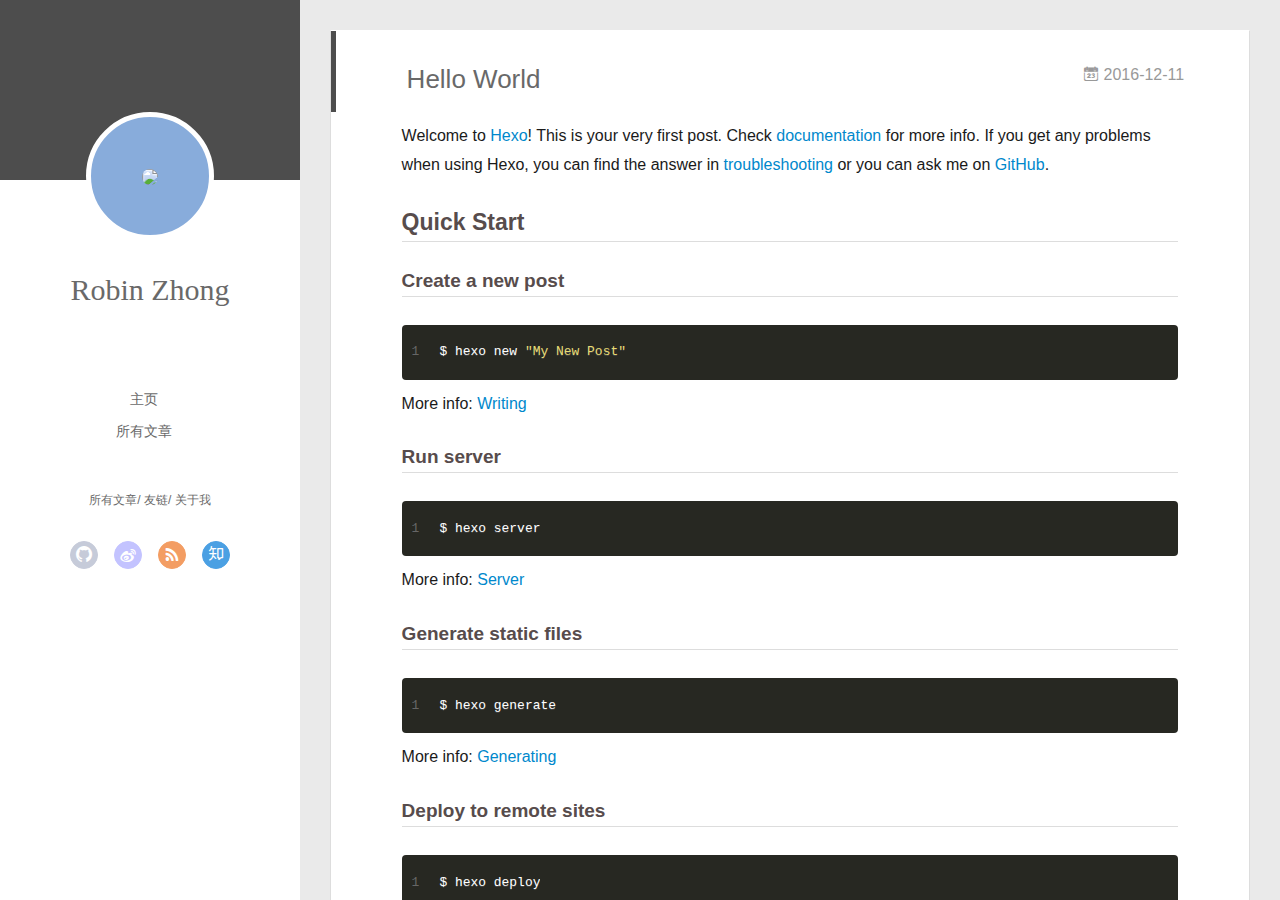
==== commit e79b90d6: "Site updated: 2017-06-22 21:34:39" ====
--- a/index.html
+++ b/index.html
@@ -1,340 +1,177 @@
-<!doctype html>
-
-
-
-  
-
-
-<html class="theme-next pisces use-motion" lang="zh-Hans">
+<!DOCTYPE html>
+<html>
 <head>
-  <meta charset="UTF-8"/>
-<meta http-equiv="X-UA-Compatible" content="IE=edge" />
-<meta name="viewport" content="width=device-width, initial-scale=1, maximum-scale=1"/>
-
-
-
-<meta http-equiv="Cache-Control" content="no-transform" />
-<meta http-equiv="Cache-Control" content="no-siteapp" />
-
-
-
-
-
-
-
-
-
-
-
-
-  
-  
-  <link href="/lib/fancybox/source/jquery.fancybox.css?v=2.1.5" rel="stylesheet" type="text/css" />
-
-
-
-
-  
-  
-  
-  
-
-  
-    
-    
-  
-
-  
-
-  
-
-  
-
-  
-
-  
-    
-    
-    <link href="//fonts.googleapis.com/css?family=Lato:300,300italic,400,400italic,700,700italic&subset=latin,latin-ext" rel="stylesheet" type="text/css">
-  
-
-
-
-
-
-
-<link href="/lib/font-awesome/css/font-awesome.min.css?v=4.6.2" rel="stylesheet" type="text/css" />
-
-<link href="/css/main.css?v=5.1.0" rel="stylesheet" type="text/css" />
-
-
-  <meta name="keywords" content="Hexo, NexT" />
-
-
-
-
-
-
-
-
-  <link rel="shortcut icon" type="image/x-icon" href="/favicon.ico?v=5.1.0" />
-
-
-
-
-
-
-<meta property="og:type" content="website">
+  <meta charset="utf-8">
+  
+  <meta name="renderer" content="webkit">
+  <meta http-equiv="X-UA-Compatible" content="IE=edge" >
+  <link rel="dns-prefetch" href="http://yoursite.com">
+  <title>Hello World</title>
+  <meta name="viewport" content="width=device-width, initial-scale=1, maximum-scale=1">
+  <meta property="og:type" content="website">
 <meta property="og:title" content="Hello World">
 <meta property="og:url" content="http://yoursite.com/index.html">
 <meta property="og:site_name" content="Hello World">
 <meta name="twitter:card" content="summary">
 <meta name="twitter:title" content="Hello World">
-
-
-
-<script type="text/javascript" id="hexo.configurations">
-  var NexT = window.NexT || {};
-  var CONFIG = {
-    root: '/',
-    scheme: 'Pisces',
-    sidebar: {"position":"left","display":"post"},
-    fancybox: true,
-    motion: true,
-    duoshuo: {
-      userId: '0',
-      author: '博主'
-    },
-    algolia: {
-      applicationID: '',
-      apiKey: '',
-      indexName: '',
-      hits: {"per_page":10},
-      labels: {"input_placeholder":"Search for Posts","hits_empty":"We didn't find any results for the search: ${query}","hits_stats":"${hits} results found in ${time} ms"}
+  
+    <link rel="alternative" href="/atom.xml" title="Hello World" type="application/atom+xml">
+  
+  
+    <link rel="icon" href="/favicon.png">
+  
+  <link rel="stylesheet" type="text/css" href="/main.d221b8.css">
+  <style type="text/css">
+  
+    #container.show {
+      background: linear-gradient(200deg,#a0cfe4,#e8c37e);
     }
-  };
-</script>
-
-
-
-  <link rel="canonical" href="http://yoursite.com/"/>
-
-
-
-
-
-  <title> Hello World </title>
+  </style>
+  
+
+  
+
 </head>
 
-<body itemscope itemtype="http://schema.org/WebPage" lang="zh-Hans">
-
-  
-
-
-
-
-
-
-
-
-
-
-  
-  
-    
-  
-
-  <div class="container one-collumn sidebar-position-left 
-   page-home 
- ">
-    <div class="headband"></div>
-
-    <header id="header" class="header" itemscope itemtype="http://schema.org/WPHeader">
-      <div class="header-inner"><div class="site-meta ">
-  
-
-  <div class="custom-logo-site-title">
-    <a href="/"  class="brand" rel="start">
-      <span class="logo-line-before"><i></i></span>
-      <span class="site-title">Hello World</span>
-      <span class="logo-line-after"><i></i></span>
-    </a>
-  </div>
-  <p class="site-subtitle"></p>
+<body>
+  <div id="container" q-class="show:isCtnShow">
+    <canvas id="anm-canvas" class="anm-canvas"></canvas>
+    <div class="left-col" q-class="show:isShow">
+      
+<div class="overlay" style="background: #4d4d4d"></div>
+<div class="intrude-less">
+	<header id="header" class="inner">
+		<a href="/" class="profilepic">
+			<img src="http://oa1608w2t.bkt.clouddn.com/touxiang.png" class="js-avatar">
+		</a>
+		<hgroup>
+		  <h1 class="header-author"><a href="/">Robin Zhong</a></h1>
+		</hgroup>
+		
+
+		<nav class="header-menu">
+			<ul>
+			
+				<li><a href="/">主页</a></li>
+	        
+				<li><a href="/archives">所有文章</a></li>
+	        
+			</ul>
+		</nav>
+		<nav class="header-smart-menu">
+    		
+    			
+    			<a q-on="click: openSlider(e, 'innerArchive')" href="javascript:void(0)">所有文章</a>
+    			
+            
+    			
+    			<a q-on="click: openSlider(e, 'friends')" href="javascript:void(0)">友链</a>
+    			
+            
+    			
+    			<a q-on="click: openSlider(e, 'aboutme')" href="javascript:void(0)">关于我</a>
+    			
+            
+		</nav>
+		<nav class="header-nav">
+			<div class="social">
+				
+					<a class="github" target="_blank" href="https://github.com/zhongjianzhou" title="github"><i class="icon-github"></i></a>
+		        
+					<a class="weibo" target="_blank" href="#" title="weibo"><i class="icon-weibo"></i></a>
+		        
+					<a class="rss" target="_blank" href="#" title="rss"><i class="icon-rss"></i></a>
+		        
+					<a class="zhihu" target="_blank" href="#" title="zhihu"><i class="icon-zhihu"></i></a>
+		        
+			</div>
+		</nav>
+	</header>		
 </div>
 
-<div class="site-nav-toggle">
-  <button>
-    <span class="btn-bar"></span>
-    <span class="btn-bar"></span>
-    <span class="btn-bar"></span>
-  </button>
-</div>
-
-<nav class="site-nav">
-  
-
-  
-    <ul id="menu" class="menu">
-      
-        
-        <li class="menu-item menu-item-home">
-          <a href="/" rel="section">
+    </div>
+    <div class="mid-col" q-class="show:isShow,hide:isShow|isFalse">
+      
+<nav id="mobile-nav">
+  	<div class="overlay js-overlay" style="background: #4d4d4d"></div>
+	<div class="btnctn js-mobile-btnctn">
+  		<div class="slider-trigger list" q-on="click: openSlider(e)"><i class="icon icon-sort"></i></div>
+	</div>
+	<div class="intrude-less">
+		<header id="header" class="inner">
+			<div class="profilepic">
+				<img src="http://oa1608w2t.bkt.clouddn.com/touxiang.png" class="js-avatar">
+			</div>
+			<hgroup>
+			  <h1 class="header-author js-header-author">Robin Zhong</h1>
+			</hgroup>
+			
+			
+			
+				
+			
+				
+			
+			
+			
+			<nav class="header-nav">
+				<div class="social">
+					
+						<a class="github" target="_blank" href="https://github.com/zhongjianzhou" title="github"><i class="icon-github"></i></a>
+			        
+						<a class="weibo" target="_blank" href="#" title="weibo"><i class="icon-weibo"></i></a>
+			        
+						<a class="rss" target="_blank" href="#" title="rss"><i class="icon-rss"></i></a>
+			        
+						<a class="zhihu" target="_blank" href="#" title="zhihu"><i class="icon-zhihu"></i></a>
+			        
+				</div>
+			</nav>
+
+			<nav class="header-menu js-header-menu">
+				<ul style="width: 50%">
+				
+				
+					<li style="width: 50%"><a href="/">主页</a></li>
+		        
+					<li style="width: 50%"><a href="/archives">所有文章</a></li>
+		        
+				</ul>
+			</nav>
+		</header>				
+	</div>
+	<div class="mobile-mask" style="display:none" q-show="isShow"></div>
+</nav>
+
+      <div id="wrapper" class="body-wrap">
+        <div class="menu-l">
+          <div class="canvas-wrap">
+            <canvas data-colors="#eaeaea" data-sectionHeight="100" data-contentId="js-content" id="myCanvas1" class="anm-canvas"></canvas>
+          </div>
+          <div id="js-content" class="content-ll">
             
-              <i class="menu-item-icon fa fa-fw fa-home"></i> <br />
-            
-            首页
-          </a>
-        </li>
-      
-        
-        <li class="menu-item menu-item-categories">
-          <a href="/categories" rel="section">
-            
-              <i class="menu-item-icon fa fa-fw fa-th"></i> <br />
-            
-            分类
-          </a>
-        </li>
-      
-        
-        <li class="menu-item menu-item-about">
-          <a href="/about" rel="section">
-            
-              <i class="menu-item-icon fa fa-fw fa-user"></i> <br />
-            
-            关于
-          </a>
-        </li>
-      
-        
-        <li class="menu-item menu-item-archives">
-          <a href="/archives" rel="section">
-            
-              <i class="menu-item-icon fa fa-fw fa-archive"></i> <br />
-            
-            归档
-          </a>
-        </li>
-      
-        
-        <li class="menu-item menu-item-tags">
-          <a href="/tags" rel="section">
-            
-              <i class="menu-item-icon fa fa-fw fa-tags"></i> <br />
-            
-            标签
-          </a>
-        </li>
-      
-
-      
-    </ul>
-  
-
-  
-</nav>
-
-
-
- </div>
-    </header>
-
-    <main id="main" class="main">
-      <div class="main-inner">
-        <div class="content-wrap">
-          <div id="content" class="content">
-            
-  <section id="posts" class="posts-expand">
-    
-      
-
-  
-
-  
-  
-  
-
-  <article class="post post-type-normal " itemscope itemtype="http://schema.org/Article">
-  <link itemprop="mainEntityOfPage" href="http://yoursite.com/2016/12/11/hello-world/">
-
-  <span style="display:none" itemprop="author" itemscope itemtype="http://schema.org/Person">
-    <meta itemprop="name" content="Robin Zhong">
-    <meta itemprop="description" content="">
-    <meta itemprop="image" content="/uploads/avatar.png">
-  </span>
-
-  <span style="display:none" itemprop="publisher" itemscope itemtype="http://schema.org/Organization">
-    <meta itemprop="name" content="Hello World">
-    <span style="display:none" itemprop="logo" itemscope itemtype="http://schema.org/ImageObject">
-      <img style="display:none;" itemprop="url image" alt="Hello World" src="">
-    </span>
-  </span>
-
-    
-      <header class="post-header">
-
-        
-        
-          <h1 class="post-title" itemprop="name headline">
-            
-            
-              
-                
-                <a class="post-title-link" href="/2016/12/11/hello-world/" itemprop="url">
-                  Hello World
-                </a>
-              
-            
-          </h1>
-        
-
-        <div class="post-meta">
-          <span class="post-time">
-            
-              <span class="post-meta-item-icon">
-                <i class="fa fa-calendar-o"></i>
-              </span>
-              <span class="post-meta-item-text">发表于</span>
-              <time title="Post created" itemprop="dateCreated datePublished" datetime="2016-12-11T23:13:39+08:00">
-                2016-12-11
-              </time>
-            
-
-            
-
-            
-          </span>
-
-          
-
-          
-            
-          
-
-          
-
-          
-          
-
-          
-
-          
-
-        </div>
+  
+    <article id="post-hello-world" class="article article-type-post  article-index" itemscope itemprop="blogPost">
+  <div class="article-inner">
+    
+      <header class="article-header">
+        
+  
+    <h1 itemprop="name">
+      <a class="article-title" href="/2016/12/11/hello-world/">Hello World</a>
+    </h1>
+  
+
+        
+        <a href="/2016/12/11/hello-world/" class="archive-article-date">
+  	<time datetime="2016-12-11T15:13:39.670Z" itemprop="datePublished"><i class="icon-calendar icon"></i>2016-12-11</time>
+</a>
+        
       </header>
     
-
-
-    <div class="post-body" itemprop="articleBody">
-
-      
-      
-
-      
-        
-          
-            <p>Welcome to <a href="https://hexo.io/" target="_blank" rel="external">Hexo</a>! This is your very first post. Check <a href="https://hexo.io/docs/" target="_blank" rel="external">documentation</a> for more info. If you get any problems when using Hexo, you can find the answer in <a href="https://hexo.io/docs/troubleshooting.html" target="_blank" rel="external">troubleshooting</a> or you can ask me on <a href="https://github.com/hexojs/hexo/issues" target="_blank" rel="external">GitHub</a>.</p>
+    <div class="article-entry" itemprop="articleBody">
+      
+        <p>Welcome to <a href="https://hexo.io/" target="_blank" rel="external">Hexo</a>! This is your very first post. Check <a href="https://hexo.io/docs/" target="_blank" rel="external">documentation</a> for more info. If you get any problems when using Hexo, you can find the answer in <a href="https://hexo.io/docs/troubleshooting.html" target="_blank" rel="external">troubleshooting</a> or you can ask me on <a href="https://github.com/hexojs/hexo/issues" target="_blank" rel="external">GitHub</a>.</p>
 <h2 id="Quick-Start"><a href="#Quick-Start" class="headerlink" title="Quick Start"></a>Quick Start</h2><h3 id="Create-a-new-post"><a href="#Create-a-new-post" class="headerlink" title="Create a new post"></a>Create a new post</h3><figure class="highlight bash"><table><tr><td class="gutter"><pre><div class="line">1</div></pre></td><td class="code"><pre><div class="line">$ hexo new <span class="string">"My New Post"</span></div></pre></td></tr></table></figure>
 <p>More info: <a href="https://hexo.io/docs/writing.html" target="_blank" rel="external">Writing</a></p>
 <h3 id="Run-server"><a href="#Run-server" class="headerlink" title="Run server"></a>Run server</h3><figure class="highlight bash"><table><tr><td class="gutter"><pre><div class="line">1</div></pre></td><td class="code"><pre><div class="line">$ hexo server</div></pre></td></tr></table></figure>
@@ -344,241 +181,312 @@
 <h3 id="Deploy-to-remote-sites"><a href="#Deploy-to-remote-sites" class="headerlink" title="Deploy to remote sites"></a>Deploy to remote sites</h3><figure class="highlight bash"><table><tr><td class="gutter"><pre><div class="line">1</div></pre></td><td class="code"><pre><div class="line">$ hexo deploy</div></pre></td></tr></table></figure>
 <p>More info: <a href="https://hexo.io/docs/deployment.html" target="_blank" rel="external">Deployment</a></p>
 
-          
-        
-      
-    </div>
-
-    <div>
-      
-    </div>
-
-    <div>
-      
-    </div>
-
-
-    <footer class="post-footer">
-      
-
-      
-
-      
-      
-        <div class="post-eof"></div>
-      
-    </footer>
-  </article>
-
-
-    
-  </section>
-
+      
+
+      
+    </div>
+    <div class="article-info article-info-index">
+      
+      
+      
+
+      
+        <p class="article-more-link">
+          <a class="article-more-a" href="/2016/12/11/hello-world/">展开全文 >></a>
+        </p>
+      
+
+      
+      <div class="clearfix"></div>
+    </div>
+  </div>
+</article>
+
+
+
+
+
+
+
+
+  
   
 
 
           </div>
-          
-
-
-          
-
         </div>
-        
-          
-  
-  <div class="sidebar-toggle">
-    <div class="sidebar-toggle-line-wrap">
-      <span class="sidebar-toggle-line sidebar-toggle-line-first"></span>
-      <span class="sidebar-toggle-line sidebar-toggle-line-middle"></span>
-      <span class="sidebar-toggle-line sidebar-toggle-line-last"></span>
+      </div>
+      <footer id="footer">
+  <div class="outer">
+    <div id="footer-info">
+    	<div class="footer-left">
+    		&copy; 2017 Robin Zhong
+    	</div>
+      	<div class="footer-right">
+      		<a href="http://hexo.io/" target="_blank">Hexo</a>  Theme <a href="https://github.com/litten/hexo-theme-yilia" target="_blank">Yilia</a> by Litten
+      	</div>
     </div>
   </div>
-
-  <aside id="sidebar" class="sidebar">
-    <div class="sidebar-inner">
-
-      
-
-      
-
-      <section class="site-overview sidebar-panel sidebar-panel-active">
-        <div class="site-author motion-element" itemprop="author" itemscope itemtype="http://schema.org/Person">
-          <img class="site-author-image" itemprop="image"
-               src="/uploads/avatar.png"
-               alt="Robin Zhong" />
-          <p class="site-author-name" itemprop="name">Robin Zhong</p>
-          <p class="site-description motion-element" itemprop="description"></p>
+</footer>
+    </div>
+    <script>
+	var yiliaConfig = {
+		mathjax: true,
+		isHome: true,
+		isPost: false,
+		isArchive: false,
+		isTag: false,
+		isCategory: false,
+		open_in_new: false,
+		root: "/",
+		innerArchive: true,
+		showTags: false
+	}
+</script>
+
+<script>
+!function(t){function n(r){if(e[r])return e[r].exports;var o=e[r]={exports:{},id:r,loaded:!1};return t[r].call(o.exports,o,o.exports,n),o.loaded=!0,o.exports}var e={};return n.m=t,n.c=e,n.p="/",n(0)}([function(t,n,e){"use strict";function r(t){return t&&t.__esModule?t:{default:t}}function o(t,n){var e=/\/|index.html/g;return t.replace(e,"")===n.replace(e,"")}function i(){for(var t=document.querySelectorAll(".js-header-menu li a"),n=window.location.pathname,e=0,r=t.length;e<r;e++){var i=t[e];o(n,i.getAttribute("href"))&&(0,d.default)(i,"active")}}function u(t){for(var n=t.offsetLeft,e=t.offsetParent;null!==e;)n+=e.offsetLeft,e=e.offsetParent;return n}function f(t){for(var n=t.offsetTop,e=t.offsetParent;null!==e;)n+=e.offsetTop,e=e.offsetParent;return n}function c(t,n,e,r,o){var i=u(t),c=f(t)-n;if(c-e<=o){var a=t.$newDom;a||(a=t.cloneNode(!0),(0,h.default)(t,a),t.$newDom=a,a.style.position="fixed",a.style.top=(e||c)+"px",a.style.left=i+"px",a.style.zIndex=r||2,a.style.width="100%",a.style.color="#fff"),a.style.visibility="visible",t.style.visibility="hidden"}else{t.style.visibility="visible";var s=t.$newDom;s&&(s.style.visibility="hidden")}}function a(){var t=document.querySelector(".js-overlay"),n=document.querySelector(".js-header-menu");c(t,document.body.scrollTop,-63,2,0),c(n,document.body.scrollTop,1,3,0)}function s(){document.querySelector("#container").addEventListener("scroll",function(t){a()}),window.addEventListener("scroll",function(t){a()}),a()}function l(){x.default.versions.mobile&&window.screen.width<800&&(i(),s())}var p=e(71),d=r(p),v=e(72),y=(r(v),e(84)),h=r(y),b=e(69),x=r(b),m=e(75),g=r(m),w=e(70);l(),(0,w.addLoadEvent)(function(){g.default.init()}),t.exports={}},function(t,n){var e=t.exports="undefined"!=typeof window&&window.Math==Math?window:"undefined"!=typeof self&&self.Math==Math?self:Function("return this")();"number"==typeof __g&&(__g=e)},function(t,n){var e={}.hasOwnProperty;t.exports=function(t,n){return e.call(t,n)}},function(t,n,e){var r=e(49),o=e(15);t.exports=function(t){return r(o(t))}},function(t,n,e){t.exports=!e(8)(function(){return 7!=Object.defineProperty({},"a",{get:function(){return 7}}).a})},function(t,n,e){var r=e(6),o=e(12);t.exports=e(4)?function(t,n,e){return r.f(t,n,o(1,e))}:function(t,n,e){return t[n]=e,t}},function(t,n,e){var r=e(10),o=e(30),i=e(24),u=Object.defineProperty;n.f=e(4)?Object.defineProperty:function(t,n,e){if(r(t),n=i(n,!0),r(e),o)try{return u(t,n,e)}catch(t){}if("get"in e||"set"in e)throw TypeError("Accessors not supported!");return"value"in e&&(t[n]=e.value),t}},function(t,n,e){var r=e(22)("wks"),o=e(13),i=e(1).Symbol,u="function"==typeof i,f=t.exports=function(t){return r[t]||(r[t]=u&&i[t]||(u?i:o)("Symbol."+t))};f.store=r},function(t,n){t.exports=function(t){try{return!!t()}catch(t){return!0}}},function(t,n,e){var r=e(35),o=e(16);t.exports=Object.keys||function(t){return r(t,o)}},function(t,n,e){var r=e(11);t.exports=function(t){if(!r(t))throw TypeError(t+" is not an object!");return t}},function(t,n){t.exports=function(t){return"object"==typeof t?null!==t:"function"==typeof t}},function(t,n){t.exports=function(t,n){return{enumerable:!(1&t),configurable:!(2&t),writable:!(4&t),value:n}}},function(t,n){var e=0,r=Math.random();t.exports=function(t){return"Symbol(".concat(void 0===t?"":t,")_",(++e+r).toString(36))}},function(t,n){var e=t.exports={version:"2.4.0"};"number"==typeof __e&&(__e=e)},function(t,n){t.exports=function(t){if(void 0==t)throw TypeError("Can't call method on  "+t);return t}},function(t,n){t.exports="constructor,hasOwnProperty,isPrototypeOf,propertyIsEnumerable,toLocaleString,toString,valueOf".split(",")},function(t,n){t.exports={}},function(t,n){t.exports=!0},function(t,n){n.f={}.propertyIsEnumerable},function(t,n,e){var r=e(6).f,o=e(2),i=e(7)("toStringTag");t.exports=function(t,n,e){t&&!o(t=e?t:t.prototype,i)&&r(t,i,{configurable:!0,value:n})}},function(t,n,e){var r=e(22)("keys"),o=e(13);t.exports=function(t){return r[t]||(r[t]=o(t))}},function(t,n,e){var r=e(1),o="__core-js_shared__",i=r[o]||(r[o]={});t.exports=function(t){return i[t]||(i[t]={})}},function(t,n){var e=Math.ceil,r=Math.floor;t.exports=function(t){return isNaN(t=+t)?0:(t>0?r:e)(t)}},function(t,n,e){var r=e(11);t.exports=function(t,n){if(!r(t))return t;var e,o;if(n&&"function"==typeof(e=t.toString)&&!r(o=e.call(t)))return o;if("function"==typeof(e=t.valueOf)&&!r(o=e.call(t)))return o;if(!n&&"function"==typeof(e=t.toString)&&!r(o=e.call(t)))return o;throw TypeError("Can't convert object to primitive value")}},function(t,n,e){var r=e(1),o=e(14),i=e(18),u=e(26),f=e(6).f;t.exports=function(t){var n=o.Symbol||(o.Symbol=i?{}:r.Symbol||{});"_"==t.charAt(0)||t in n||f(n,t,{value:u.f(t)})}},function(t,n,e){n.f=e(7)},function(t,n,e){var r=e(1),o=e(14),i=e(46),u=e(5),f="prototype",c=function(t,n,e){var a,s,l,p=t&c.F,d=t&c.G,v=t&c.S,y=t&c.P,h=t&c.B,b=t&c.W,x=d?o:o[n]||(o[n]={}),m=x[f],g=d?r:v?r[n]:(r[n]||{})[f];d&&(e=n);for(a in e)s=!p&&g&&void 0!==g[a],s&&a in x||(l=s?g[a]:e[a],x[a]=d&&"function"!=typeof g[a]?e[a]:h&&s?i(l,r):b&&g[a]==l?function(t){var n=function(n,e,r){if(this instanceof t){switch(arguments.length){case 0:return new t;case 1:return new t(n);case 2:return new t(n,e)}return new t(n,e,r)}return t.apply(this,arguments)};return n[f]=t[f],n}(l):y&&"function"==typeof l?i(Function.call,l):l,y&&((x.virtual||(x.virtual={}))[a]=l,t&c.R&&m&&!m[a]&&u(m,a,l)))};c.F=1,c.G=2,c.S=4,c.P=8,c.B=16,c.W=32,c.U=64,c.R=128,t.exports=c},function(t,n){var e={}.toString;t.exports=function(t){return e.call(t).slice(8,-1)}},function(t,n,e){var r=e(11),o=e(1).document,i=r(o)&&r(o.createElement);t.exports=function(t){return i?o.createElement(t):{}}},function(t,n,e){t.exports=!e(4)&&!e(8)(function(){return 7!=Object.defineProperty(e(29)("div"),"a",{get:function(){return 7}}).a})},function(t,n,e){"use strict";var r=e(18),o=e(27),i=e(36),u=e(5),f=e(2),c=e(17),a=e(51),s=e(20),l=e(58),p=e(7)("iterator"),d=!([].keys&&"next"in[].keys()),v="@@iterator",y="keys",h="values",b=function(){return this};t.exports=function(t,n,e,x,m,g,w){a(e,n,x);var O,S,_,j=function(t){if(!d&&t in A)return A[t];switch(t){case y:return function(){return new e(this,t)};case h:return function(){return new e(this,t)}}return function(){return new e(this,t)}},P=n+" Iterator",E=m==h,M=!1,A=t.prototype,T=A[p]||A[v]||m&&A[m],L=T||j(m),N=m?E?j("entries"):L:void 0,C="Array"==n?A.entries||T:T;if(C&&(_=l(C.call(new t)),_!==Object.prototype&&(s(_,P,!0),r||f(_,p)||u(_,p,b))),E&&T&&T.name!==h&&(M=!0,L=function(){return T.call(this)}),r&&!w||!d&&!M&&A[p]||u(A,p,L),c[n]=L,c[P]=b,m)if(O={values:E?L:j(h),keys:g?L:j(y),entries:N},w)for(S in O)S in A||i(A,S,O[S]);else o(o.P+o.F*(d||M),n,O);return O}},function(t,n,e){var r=e(10),o=e(55),i=e(16),u=e(21)("IE_PROTO"),f=function(){},c="prototype",a=function(){var t,n=e(29)("iframe"),r=i.length,o="<",u=">";for(n.style.display="none",e(48).appendChild(n),n.src="javascript:",t=n.contentWindow.document,t.open(),t.write(o+"script"+u+"document.F=Object"+o+"/script"+u),t.close(),a=t.F;r--;)delete a[c][i[r]];return a()};t.exports=Object.create||function(t,n){var e;return null!==t?(f[c]=r(t),e=new f,f[c]=null,e[u]=t):e=a(),void 0===n?e:o(e,n)}},function(t,n,e){var r=e(35),o=e(16).concat("length","prototype");n.f=Object.getOwnPropertyNames||function(t){return r(t,o)}},function(t,n){n.f=Object.getOwnPropertySymbols},function(t,n,e){var r=e(2),o=e(3),i=e(45)(!1),u=e(21)("IE_PROTO");t.exports=function(t,n){var e,f=o(t),c=0,a=[];for(e in f)e!=u&&r(f,e)&&a.push(e);for(;n.length>c;)r(f,e=n[c++])&&(~i(a,e)||a.push(e));return a}},function(t,n,e){t.exports=e(5)},function(t,n,e){var r=e(15);t.exports=function(t){return Object(r(t))}},function(t,n,e){t.exports={default:e(41),__esModule:!0}},function(t,n,e){t.exports={default:e(42),__esModule:!0}},function(t,n,e){"use strict";function r(t){return t&&t.__esModule?t:{default:t}}n.__esModule=!0;var o=e(39),i=r(o),u=e(38),f=r(u),c="function"==typeof f.default&&"symbol"==typeof i.default?function(t){return typeof t}:function(t){return t&&"function"==typeof f.default&&t.constructor===f.default&&t!==f.default.prototype?"symbol":typeof t};n.default="function"==typeof f.default&&"symbol"===c(i.default)?function(t){return"undefined"==typeof t?"undefined":c(t)}:function(t){return t&&"function"==typeof f.default&&t.constructor===f.default&&t!==f.default.prototype?"symbol":"undefined"==typeof t?"undefined":c(t)}},function(t,n,e){e(65),e(63),e(66),e(67),t.exports=e(14).Symbol},function(t,n,e){e(64),e(68),t.exports=e(26).f("iterator")},function(t,n){t.exports=function(t){if("function"!=typeof t)throw TypeError(t+" is not a function!");return t}},function(t,n){t.exports=function(){}},function(t,n,e){var r=e(3),o=e(61),i=e(60);t.exports=function(t){return function(n,e,u){var f,c=r(n),a=o(c.length),s=i(u,a);if(t&&e!=e){for(;a>s;)if(f=c[s++],f!=f)return!0}else for(;a>s;s++)if((t||s in c)&&c[s]===e)return t||s||0;return!t&&-1}}},function(t,n,e){var r=e(43);t.exports=function(t,n,e){if(r(t),void 0===n)return t;switch(e){case 1:return function(e){return t.call(n,e)};case 2:return function(e,r){return t.call(n,e,r)};case 3:return function(e,r,o){return t.call(n,e,r,o)}}return function(){return t.apply(n,arguments)}}},function(t,n,e){var r=e(9),o=e(34),i=e(19);t.exports=function(t){var n=r(t),e=o.f;if(e)for(var u,f=e(t),c=i.f,a=0;f.length>a;)c.call(t,u=f[a++])&&n.push(u);return n}},function(t,n,e){t.exports=e(1).document&&document.documentElement},function(t,n,e){var r=e(28);t.exports=Object("z").propertyIsEnumerable(0)?Object:function(t){return"String"==r(t)?t.split(""):Object(t)}},function(t,n,e){var r=e(28);t.exports=Array.isArray||function(t){return"Array"==r(t)}},function(t,n,e){"use strict";var r=e(32),o=e(12),i=e(20),u={};e(5)(u,e(7)("iterator"),function(){return this}),t.exports=function(t,n,e){t.prototype=r(u,{next:o(1,e)}),i(t,n+" Iterator")}},function(t,n){t.exports=function(t,n){return{value:n,done:!!t}}},function(t,n,e){var r=e(9),o=e(3);t.exports=function(t,n){for(var e,i=o(t),u=r(i),f=u.length,c=0;f>c;)if(i[e=u[c++]]===n)return e}},function(t,n,e){var r=e(13)("meta"),o=e(11),i=e(2),u=e(6).f,f=0,c=Object.isExtensible||function(){return!0},a=!e(8)(function(){return c(Object.preventExtensions({}))}),s=function(t){u(t,r,{value:{i:"O"+ ++f,w:{}}})},l=function(t,n){if(!o(t))return"symbol"==typeof t?t:("string"==typeof t?"S":"P")+t;if(!i(t,r)){if(!c(t))return"F";if(!n)return"E";s(t)}return t[r].i},p=function(t,n){if(!i(t,r)){if(!c(t))return!0;if(!n)return!1;s(t)}return t[r].w},d=function(t){return a&&v.NEED&&c(t)&&!i(t,r)&&s(t),t},v=t.exports={KEY:r,NEED:!1,fastKey:l,getWeak:p,onFreeze:d}},function(t,n,e){var r=e(6),o=e(10),i=e(9);t.exports=e(4)?Object.defineProperties:function(t,n){o(t);for(var e,u=i(n),f=u.length,c=0;f>c;)r.f(t,e=u[c++],n[e]);return t}},function(t,n,e){var r=e(19),o=e(12),i=e(3),u=e(24),f=e(2),c=e(30),a=Object.getOwnPropertyDescriptor;n.f=e(4)?a:function(t,n){if(t=i(t),n=u(n,!0),c)try{return a(t,n)}catch(t){}if(f(t,n))return o(!r.f.call(t,n),t[n])}},function(t,n,e){var r=e(3),o=e(33).f,i={}.toString,u="object"==typeof window&&window&&Object.getOwnPropertyNames?Object.getOwnPropertyNames(window):[],f=function(t){try{return o(t)}catch(t){return u.slice()}};t.exports.f=function(t){return u&&"[object Window]"==i.call(t)?f(t):o(r(t))}},function(t,n,e){var r=e(2),o=e(37),i=e(21)("IE_PROTO"),u=Object.prototype;t.exports=Object.getPrototypeOf||function(t){return t=o(t),r(t,i)?t[i]:"function"==typeof t.constructor&&t instanceof t.constructor?t.constructor.prototype:t instanceof Object?u:null}},function(t,n,e){var r=e(23),o=e(15);t.exports=function(t){return function(n,e){var i,u,f=String(o(n)),c=r(e),a=f.length;return c<0||c>=a?t?"":void 0:(i=f.charCodeAt(c),i<55296||i>56319||c+1===a||(u=f.charCodeAt(c+1))<56320||u>57343?t?f.charAt(c):i:t?f.slice(c,c+2):(i-55296<<10)+(u-56320)+65536)}}},function(t,n,e){var r=e(23),o=Math.max,i=Math.min;t.exports=function(t,n){return t=r(t),t<0?o(t+n,0):i(t,n)}},function(t,n,e){var r=e(23),o=Math.min;t.exports=function(t){return t>0?o(r(t),9007199254740991):0}},function(t,n,e){"use strict";var r=e(44),o=e(52),i=e(17),u=e(3);t.exports=e(31)(Array,"Array",function(t,n){this._t=u(t),this._i=0,this._k=n},function(){var t=this._t,n=this._k,e=this._i++;return!t||e>=t.length?(this._t=void 0,o(1)):"keys"==n?o(0,e):"values"==n?o(0,t[e]):o(0,[e,t[e]])},"values"),i.Arguments=i.Array,r("keys"),r("values"),r("entries")},function(t,n){},function(t,n,e){"use strict";var r=e(59)(!0);e(31)(String,"String",function(t){this._t=String(t),this._i=0},function(){var t,n=this._t,e=this._i;return e>=n.length?{value:void 0,done:!0}:(t=r(n,e),this._i+=t.length,{value:t,done:!1})})},function(t,n,e){"use strict";var r=e(1),o=e(2),i=e(4),u=e(27),f=e(36),c=e(54).KEY,a=e(8),s=e(22),l=e(20),p=e(13),d=e(7),v=e(26),y=e(25),h=e(53),b=e(47),x=e(50),m=e(10),g=e(3),w=e(24),O=e(12),S=e(32),_=e(57),j=e(56),P=e(6),E=e(9),M=j.f,A=P.f,T=_.f,L=r.Symbol,N=r.JSON,C=N&&N.stringify,k="prototype",F=d("_hidden"),q=d("toPrimitive"),I={}.propertyIsEnumerable,B=s("symbol-registry"),D=s("symbols"),W=s("op-symbols"),H=Object[k],K="function"==typeof L,R=r.QObject,J=!R||!R[k]||!R[k].findChild,U=i&&a(function(){return 7!=S(A({},"a",{get:function(){return A(this,"a",{value:7}).a}})).a})?function(t,n,e){var r=M(H,n);r&&delete H[n],A(t,n,e),r&&t!==H&&A(H,n,r)}:A,G=function(t){var n=D[t]=S(L[k]);return n._k=t,n},$=K&&"symbol"==typeof L.iterator?function(t){return"symbol"==typeof t}:function(t){return t instanceof L},z=function(t,n,e){return t===H&&z(W,n,e),m(t),n=w(n,!0),m(e),o(D,n)?(e.enumerable?(o(t,F)&&t[F][n]&&(t[F][n]=!1),e=S(e,{enumerable:O(0,!1)})):(o(t,F)||A(t,F,O(1,{})),t[F][n]=!0),U(t,n,e)):A(t,n,e)},Y=function(t,n){m(t);for(var e,r=b(n=g(n)),o=0,i=r.length;i>o;)z(t,e=r[o++],n[e]);return t},Q=function(t,n){return void 0===n?S(t):Y(S(t),n)},X=function(t){var n=I.call(this,t=w(t,!0));return!(this===H&&o(D,t)&&!o(W,t))&&(!(n||!o(this,t)||!o(D,t)||o(this,F)&&this[F][t])||n)},V=function(t,n){if(t=g(t),n=w(n,!0),t!==H||!o(D,n)||o(W,n)){var e=M(t,n);return!e||!o(D,n)||o(t,F)&&t[F][n]||(e.enumerable=!0),e}},Z=function(t){for(var n,e=T(g(t)),r=[],i=0;e.length>i;)o(D,n=e[i++])||n==F||n==c||r.push(n);return r},tt=function(t){for(var n,e=t===H,r=T(e?W:g(t)),i=[],u=0;r.length>u;)!o(D,n=r[u++])||e&&!o(H,n)||i.push(D[n]);return i};K||(L=function(){if(this instanceof L)throw TypeError("Symbol is not a constructor!");var t=p(arguments.length>0?arguments[0]:void 0),n=function(e){this===H&&n.call(W,e),o(this,F)&&o(this[F],t)&&(this[F][t]=!1),U(this,t,O(1,e))};return i&&J&&U(H,t,{configurable:!0,set:n}),G(t)},f(L[k],"toString",function(){return this._k}),j.f=V,P.f=z,e(33).f=_.f=Z,e(19).f=X,e(34).f=tt,i&&!e(18)&&f(H,"propertyIsEnumerable",X,!0),v.f=function(t){return G(d(t))}),u(u.G+u.W+u.F*!K,{Symbol:L});for(var nt="hasInstance,isConcatSpreadable,iterator,match,replace,search,species,split,toPrimitive,toStringTag,unscopables".split(","),et=0;nt.length>et;)d(nt[et++]);for(var nt=E(d.store),et=0;nt.length>et;)y(nt[et++]);u(u.S+u.F*!K,"Symbol",{for:function(t){return o(B,t+="")?B[t]:B[t]=L(t)},keyFor:function(t){if($(t))return h(B,t);throw TypeError(t+" is not a symbol!")},useSetter:function(){J=!0},useSimple:function(){J=!1}}),u(u.S+u.F*!K,"Object",{create:Q,defineProperty:z,defineProperties:Y,getOwnPropertyDescriptor:V,getOwnPropertyNames:Z,getOwnPropertySymbols:tt}),N&&u(u.S+u.F*(!K||a(function(){var t=L();return"[null]"!=C([t])||"{}"!=C({a:t})||"{}"!=C(Object(t))})),"JSON",{stringify:function(t){if(void 0!==t&&!$(t)){for(var n,e,r=[t],o=1;arguments.length>o;)r.push(arguments[o++]);return n=r[1],"function"==typeof n&&(e=n),!e&&x(n)||(n=function(t,n){if(e&&(n=e.call(this,t,n)),!$(n))return n}),r[1]=n,C.apply(N,r)}}}),L[k][q]||e(5)(L[k],q,L[k].valueOf),l(L,"Symbol"),l(Math,"Math",!0),l(r.JSON,"JSON",!0)},function(t,n,e){e(25)("asyncIterator")},function(t,n,e){e(25)("observable")},function(t,n,e){e(62);for(var r=e(1),o=e(5),i=e(17),u=e(7)("toStringTag"),f=["NodeList","DOMTokenList","MediaList","StyleSheetList","CSSRuleList"],c=0;c<5;c++){var a=f[c],s=r[a],l=s&&s.prototype;l&&!l[u]&&o(l,u,a),i[a]=i.Array}},function(t,n){"use strict";var e={versions:function(){var t=window.navigator.userAgent;return{trident:t.indexOf("Trident")>-1,presto:t.indexOf("Presto")>-1,webKit:t.indexOf("AppleWebKit")>-1,gecko:t.indexOf("Gecko")>-1&&t.indexOf("KHTML")==-1,mobile:!!t.match(/AppleWebKit.*Mobile.*/),ios:!!t.match(/\(i[^;]+;( U;)? CPU.+Mac OS X/),android:t.indexOf("Android")>-1||t.indexOf("Linux")>-1,iPhone:t.indexOf("iPhone")>-1||t.indexOf("Mac")>-1,iPad:t.indexOf("iPad")>-1,webApp:t.indexOf("Safari")==-1,weixin:t.indexOf("MicroMessenger")==-1}}()};t.exports=e},function(t,n,e){"use strict";function r(t){return t&&t.__esModule?t:{default:t}}var o=e(40),i=r(o),u=function(){function t(t,n,e){return n||e?String.fromCharCode(n||e):o[t]||t}function n(t){return l[t]}var e=/&quot;|&lt;|&gt;|&amp;|&nbsp;|&apos;|&#(\d+);|&#(\d+)/g,r=/['<> "&]/g,o={"&quot;":'"',"&lt;":"<","&gt;":">","&amp;":"&","&nbsp;":" "},f=/\u00a0/g,c=/<br\s*\/?>/gi,a=/\r?\n/g,s=/\s/g,l={};for(var p in o)l[o[p]]=p;return o["&apos;"]="'",l["'"]="&#39;",{encode:function(t){return t?(""+t).replace(r,n).replace(a,"<br/>").replace(s,"&nbsp;"):""},decode:function(n){return n?(""+n).replace(c,"\n").replace(e,t).replace(f," "):""},encodeBase16:function(t){if(!t)return t;t+="";for(var n=[],e=0,r=t.length;r>e;e++)n.push(t.charCodeAt(e).toString(16).toUpperCase());return n.join("")},encodeBase16forJSON:function(t){if(!t)return t;t=t.replace(/[\u4E00-\u9FBF]/gi,function(t){return escape(t).replace("%u","\\u")});for(var n=[],e=0,r=t.length;r>e;e++)n.push(t.charCodeAt(e).toString(16).toUpperCase());return n.join("")},decodeBase16:function(t){if(!t)return t;t+="";for(var n=[],e=0,r=t.length;r>e;e+=2)n.push(String.fromCharCode("0x"+t.slice(e,e+2)));return n.join("")},encodeObject:function(t){if(t instanceof Array)for(var n=0,e=t.length;e>n;n++)t[n]=u.encodeObject(t[n]);else if("object"==("undefined"==typeof t?"undefined":(0,i.default)(t)))for(var r in t)t[r]=u.encodeObject(t[r]);else if("string"==typeof t)return u.encode(t);return t},loadScript:function(t){var n=document.createElement("script");document.getElementsByTagName("body")[0].appendChild(n),n.setAttribute("src",t)},addLoadEvent:function(t){var n=window.onload;"function"!=typeof window.onload?window.onload=t:window.onload=function(){n(),t()}}}}();t.exports=u},function(t,n){function e(t,n){t.classList?t.classList.add(n):t.className+=" "+n}t.exports=e},function(t,n){function e(t,n){if(t.classList)t.classList.remove(n);else{var e=new RegExp("(^|\\b)"+n.split(" ").join("|")+"(\\b|$)","gi");t.className=t.className.replace(e," ")}}t.exports=e},,,function(t,n){"use strict";function e(){var t=document.querySelector("#page-nav");if(t&&!document.querySelector("#page-nav .extend.prev")&&(t.innerHTML='<a class="extend prev disabled" rel="prev">&laquo; Prev</a>'+t.innerHTML),t&&!document.querySelector("#page-nav .extend.next")&&(t.innerHTML=t.innerHTML+'<a class="extend next disabled" rel="next">Next &raquo;</a>'),yiliaConfig&&yiliaConfig.open_in_new){var n=document.querySelectorAll(".article-entry a:not(.article-more-a)");n.forEach(function(t){t.setAttribute("target","_blank")})}var e=document.querySelector("#js-aboutme");e&&0!==e.length&&(e.innerHTML=e.innerText)}t.exports={init:e}},,,,,,,,,function(t,n){function e(t,n){if("string"==typeof n)return t.insertAdjacentHTML("afterend",n);var e=t.nextSibling;return e?t.parentNode.insertBefore(n,e):t.parentNode.appendChild(n)}t.exports=e}]);
+</script>
+<script src="/main.d221b8.js"></script>
+<script>
+(function() {
+	var loadScript = function(path) {
+	    var $script = document.createElement('script')
+	    document.getElementsByTagName('body')[0].appendChild($script)
+	    $script.setAttribute('src', path)
+	}
+	loadScript("/slider.59dfdc.js")
+})();
+</script>
+
+
+
+
+<script type="text/x-mathjax-config">
+MathJax.Hub.Config({
+    tex2jax: {
+        inlineMath: [ ['$','$'], ["\\(","\\)"]  ],
+        processEscapes: true,
+        skipTags: ['script', 'noscript', 'style', 'textarea', 'pre', 'code']
+    }
+});
+
+MathJax.Hub.Queue(function() {
+    var all = MathJax.Hub.getAllJax(), i;
+    for(i=0; i < all.length; i += 1) {
+        all[i].SourceElement().parentNode.className += ' has-jax';                 
+    }       
+});
+</script>
+
+<script src="//cdn.mathjax.org/mathjax/latest/MathJax.js?config=TeX-AMS-MML_HTMLorMML">
+</script>
+
+
+    
+<div class="tools-col" q-class="show:isShow,hide:isShow|isFalse" q-on="click:stop(e)">
+  <div class="tools-nav header-menu">
+    
+    
+      
+      
+      
+    
+      
+      
+      
+    
+      
+      
+      
+    
+    
+
+    <ul style="width: 70%">
+    
+    
+      
+      <li style="width: 33.333333333333336%" q-on="click: openSlider(e, 'innerArchive')"><a href="javascript:void(0)" q-class="active:innerArchive">所有文章</a></li>
+      
+        
+      
+      <li style="width: 33.333333333333336%" q-on="click: openSlider(e, 'friends')"><a href="javascript:void(0)" q-class="active:friends">友链</a></li>
+      
+        
+      
+      <li style="width: 33.333333333333336%" q-on="click: openSlider(e, 'aboutme')"><a href="javascript:void(0)" q-class="active:aboutme">关于我</a></li>
+      
+        
+    </ul>
+  </div>
+  <div class="tools-wrap">
+    
+    	<section class="tools-section tools-section-all" q-show="innerArchive">
+        <div class="search-wrap">
+          <input class="search-ipt" q-model="search" type="text" placeholder="find something…">
+          <i class="icon-search icon" q-show="search|isEmptyStr"></i>
+          <i class="icon-close icon" q-show="search|isNotEmptyStr" q-on="click:clearChose(e)"></i>
         </div>
-        <nav class="site-state motion-element">
-          <div class="site-state-item site-state-posts">
-            <a href="/archives">
-              <span class="site-state-item-count">1</span>
-              <span class="site-state-item-name">日志</span>
-            </a>
-          </div>
-
-          
-
-          
-
-        </nav>
-
-        
-
-        <div class="links-of-author motion-element">
-          
+        <div class="widget tagcloud search-tag">
+          <p class="search-tag-wording">tag:</p>
+          <label class="search-switch">
+            <input type="checkbox" q-on="click:toggleTag(e)" q-attr="checked:showTags">
+          </label>
+          <ul class="article-tag-list" q-show="showTags">
+            
+            <div class="clearfix"></div>
+          </ul>
         </div>
-
-        
-        
-
-        
-        
-
-        
-
-
-      </section>
-
-      
-
-    </div>
-  </aside>
-
-
-        
-      </div>
-    </main>
-
-    <footer id="footer" class="footer">
-      <div class="footer-inner">
-        <div class="copyright" >
-  
-  &copy; 
-  <span itemprop="copyrightYear">2017</span>
-  <span class="with-love">
-    <i class="fa fa-heart"></i>
-  </span>
-  <span class="author" itemprop="copyrightHolder">Robin Zhong</span>
+        <ul class="search-ul">
+          <p q-show="jsonFail" style="padding: 20px; font-size: 12px;">
+            缺失模块。<br/>1、在博客根目录（注意不是yilia根目录）执行以下命令：<br/> npm i hexo-generator-json-content --save<br/><br/>
+            2、在根目录_config.yml里添加配置：
+<pre style="font-size: 12px;" q-show="jsonFail">
+  jsonContent:
+    meta: false
+    pages: false
+    posts:
+      title: true
+      date: true
+      path: true
+      text: true
+      raw: false
+      content: false
+      slug: false
+      updated: false
+      comments: false
+      link: false
+      permalink: false
+      excerpt: false
+      categories: false
+      tags: true
+</pre>
+          </p>
+          <li class="search-li" q-repeat="items" q-show="isShow">
+            <a q-attr="href:path|urlformat" class="search-title"><i class="icon-quo-left icon"></i><span q-text="title"></span></a>
+            <p class="search-time">
+              <i class="icon-calendar icon"></i>
+              <span q-text="date|dateformat"></span>
+            </p>
+            <p class="search-tag">
+              <i class="icon-price-tags icon"></i>
+              <span q-repeat="tags" q-on="click:choseTag(e, name)" q-text="name|tagformat"></span>
+            </p>
+          </li>
+        </ul>
+    	</section>
+    
+
+    
+    	<section class="tools-section tools-section-friends" q-show="friends">
+  		
+        <ul class="search-ul">
+          
+            <li class="search-li">
+              <a href="http://localhost:4000/" target="_blank" class="search-title"><i class="icon-quo-left icon"></i>友情链接1</a>
+            </li>
+          
+            <li class="search-li">
+              <a href="http://localhost:4000/" target="_blank" class="search-title"><i class="icon-quo-left icon"></i>友情链接2</a>
+            </li>
+          
+            <li class="search-li">
+              <a href="http://localhost:4000/" target="_blank" class="search-title"><i class="icon-quo-left icon"></i>友情链接3</a>
+            </li>
+          
+            <li class="search-li">
+              <a href="http://localhost:4000/" target="_blank" class="search-title"><i class="icon-quo-left icon"></i>友情链接4</a>
+            </li>
+          
+            <li class="search-li">
+              <a href="http://localhost:4000/" target="_blank" class="search-title"><i class="icon-quo-left icon"></i>友情链接5</a>
+            </li>
+          
+            <li class="search-li">
+              <a href="http://localhost:4000/" target="_blank" class="search-title"><i class="icon-quo-left icon"></i>友情链接6</a>
+            </li>
+          
+        </ul>
+  		
+    	</section>
+    
+
+    
+    	<section class="tools-section tools-section-me" q-show="aboutme">
+  	  	
+  	  		<div class="aboutme-wrap" id="js-aboutme">乐于分享,喜欢环境音乐,爱看动漫,偶尔写写技术博客的小程一枚..</div>
+  	  	
+    	</section>
+    
+  </div>
+  
 </div>
-
-
-<div class="powered-by">
-  由 <a class="theme-link" href="https://hexo.io">Hexo</a> 强力驱动
+    <!-- Root element of PhotoSwipe. Must have class pswp. -->
+<div class="pswp" tabindex="-1" role="dialog" aria-hidden="true">
+
+    <!-- Background of PhotoSwipe. 
+         It's a separate element as animating opacity is faster than rgba(). -->
+    <div class="pswp__bg"></div>
+
+    <!-- Slides wrapper with overflow:hidden. -->
+    <div class="pswp__scroll-wrap">
+
+        <!-- Container that holds slides. 
+            PhotoSwipe keeps only 3 of them in the DOM to save memory.
+            Don't modify these 3 pswp__item elements, data is added later on. -->
+        <div class="pswp__container">
+            <div class="pswp__item"></div>
+            <div class="pswp__item"></div>
+            <div class="pswp__item"></div>
+        </div>
+
+        <!-- Default (PhotoSwipeUI_Default) interface on top of sliding area. Can be changed. -->
+        <div class="pswp__ui pswp__ui--hidden">
+
+            <div class="pswp__top-bar">
+
+                <!--  Controls are self-explanatory. Order can be changed. -->
+
+                <div class="pswp__counter"></div>
+
+                <button class="pswp__button pswp__button--close" title="Close (Esc)"></button>
+
+                <button class="pswp__button pswp__button--share" style="display:none" title="Share"></button>
+
+                <button class="pswp__button pswp__button--fs" title="Toggle fullscreen"></button>
+
+                <button class="pswp__button pswp__button--zoom" title="Zoom in/out"></button>
+
+                <!-- Preloader demo http://codepen.io/dimsemenov/pen/yyBWoR -->
+                <!-- element will get class pswp__preloader--active when preloader is running -->
+                <div class="pswp__preloader">
+                    <div class="pswp__preloader__icn">
+                      <div class="pswp__preloader__cut">
+                        <div class="pswp__preloader__donut"></div>
+                      </div>
+                    </div>
+                </div>
+            </div>
+
+            <div class="pswp__share-modal pswp__share-modal--hidden pswp__single-tap">
+                <div class="pswp__share-tooltip"></div> 
+            </div>
+
+            <button class="pswp__button pswp__button--arrow--left" title="Previous (arrow left)">
+            </button>
+
+            <button class="pswp__button pswp__button--arrow--right" title="Next (arrow right)">
+            </button>
+
+            <div class="pswp__caption">
+                <div class="pswp__caption__center"></div>
+            </div>
+
+        </div>
+
+    </div>
+
 </div>
-
-<div class="theme-info">
-  主题 -
-  <a class="theme-link" href="https://github.com/iissnan/hexo-theme-next">
-    NexT.Pisces
-  </a>
-</div>
-
-
-        
-
-        
-      </div>
-    </footer>
-
-    <div class="back-to-top">
-      <i class="fa fa-arrow-up"></i>
-    </div>
   </div>
-
-  
-
-<script type="text/javascript">
-  if (Object.prototype.toString.call(window.Promise) !== '[object Function]') {
-    window.Promise = null;
-  }
-</script>
-
-
-
-
-
-
-
-
-
-  
-
-
-
-  
-  <script type="text/javascript" src="/lib/jquery/index.js?v=2.1.3"></script>
-
-  
-  <script type="text/javascript" src="/lib/fastclick/lib/fastclick.min.js?v=1.0.6"></script>
-
-  
-  <script type="text/javascript" src="/lib/jquery_lazyload/jquery.lazyload.js?v=1.9.7"></script>
-
-  
-  <script type="text/javascript" src="/lib/velocity/velocity.min.js?v=1.2.1"></script>
-
-  
-  <script type="text/javascript" src="/lib/velocity/velocity.ui.min.js?v=1.2.1"></script>
-
-  
-  <script type="text/javascript" src="/lib/fancybox/source/jquery.fancybox.pack.js?v=2.1.5"></script>
-
-
-  
-
-
-  <script type="text/javascript" src="/js/src/utils.js?v=5.1.0"></script>
-
-  <script type="text/javascript" src="/js/src/motion.js?v=5.1.0"></script>
-
-
-
-  
-  
-
-
-  <script type="text/javascript" src="/js/src/affix.js?v=5.1.0"></script>
-
-  <script type="text/javascript" src="/js/src/schemes/pisces.js?v=5.1.0"></script>
-
-
-
-  
-
-  
-
-
-  <script type="text/javascript" src="/js/src/bootstrap.js?v=5.1.0"></script>
-
-
-
-  
-
-
-
-  
-
-
-
-
-	
-
-
-
-
-  
-  
-
-  
-
-  
-
-  
-
-  
-
-
 </body>
-</html>
+</html>--- a/main.d221b8.css
+++ b/main.d221b8.css
@@ -0,0 +1 @@
+.clearfix:after,.clearfix:before{content:"";display:table}.clearfix:after{clear:both}.left-col.show{box-shadow:0 0 6px 0 rgba(0,0,0,.75)}.mid-col,.mid-col.show .article,.tools-col,.tools-col .tools-section .search-tag.tagcloud .article-tag-list,.tools-col .tools-section .search-ul .search-tag span:hover,.tools-col .tools-section .search-ul .search-time span:hover,.tools-col .tools-section .search-ul .search-title:hover,.tools-col .tools-section .search-wrap .icon{-webkit-transition:all .2s ease-in;transition:all .2s ease-in;-ms-transition:all .2s ease-in}@-webkit-keyframes leftIn{0%,60%,75%,90%,to{-webkit-animation-timing-function:cubic-bezier(.215,.61,.355,1);animation-timing-function:cubic-bezier(.215,.61,.355,1)}0%{-webkit-transform:translateZ(0);transform:translateZ(0)}60%{-webkit-transform:translate3d(358px,0,0);transform:translate3d(358px,0,0)}75%{-webkit-transform:translate3d(323px,0,0);transform:translate3d(323px,0,0)}90%{-webkit-transform:translate3d(338px,0,0);transform:translate3d(338px,0,0)}to{-webkit-transform:translate3d(333px,0,0);transform:translate3d(333px,0,0)}}@keyframes leftIn{0%,60%,75%,90%,to{-webkit-animation-timing-function:cubic-bezier(.215,.61,.355,1);animation-timing-function:cubic-bezier(.215,.61,.355,1)}0%{-webkit-transform:translateZ(0);transform:translateZ(0)}60%{-webkit-transform:translate3d(358px,0,0);transform:translate3d(358px,0,0)}75%{-webkit-transform:translate3d(323px,0,0);transform:translate3d(323px,0,0)}90%{-webkit-transform:translate3d(338px,0,0);transform:translate3d(338px,0,0)}to{-webkit-transform:translate3d(333px,0,0);transform:translate3d(333px,0,0)}}.mid-col.show{-webkit-animation-duration:.8s;animation-duration:.8s;-webkit-animation-fill-mode:both;animation-fill-mode:both;-webkit-animation-name:leftIn;animation-name:leftIn}@-webkit-keyframes leftOut{0%,60%,75%,90%,to{-webkit-animation-timing-function:cubic-bezier(.215,.61,.355,1);animation-timing-function:cubic-bezier(.215,.61,.355,1)}0%{-webkit-transform:translate3d(333px,0,0);transform:translate3d(333px,0,0)}60%{-webkit-transform:translate3d(-25px,0,0);transform:translate3d(-25px,0,0)}75%{-webkit-transform:translate3d(10px,0,0);transform:translate3d(10px,0,0)}90%{-webkit-transform:translate3d(-5px,0,0);transform:translate3d(-5px,0,0)}to{-webkit-transform:translateZ(0);transform:translateZ(0)}}@keyframes leftOut{0%,60%,75%,90%,to{-webkit-animation-timing-function:cubic-bezier(.215,.61,.355,1);animation-timing-function:cubic-bezier(.215,.61,.355,1)}0%{-webkit-transform:translate3d(333px,0,0);transform:translate3d(333px,0,0)}60%{-webkit-transform:translate3d(-25px,0,0);transform:translate3d(-25px,0,0)}75%{-webkit-transform:translate3d(10px,0,0);transform:translate3d(10px,0,0)}90%{-webkit-transform:translate3d(-5px,0,0);transform:translate3d(-5px,0,0)}to{-webkit-transform:translateZ(0);transform:translateZ(0)}}.mid-col.hide{-webkit-animation-duration:.8s;animation-duration:.8s;-webkit-animation-name:leftOut;animation-name:leftOut}@-webkit-keyframes smallLeftIn{0%,60%,75%,90%,to{-webkit-animation-timing-function:cubic-bezier(.215,.61,.355,1);animation-timing-function:cubic-bezier(.215,.61,.355,1)}0%{-webkit-transform:translateZ(0);transform:translateZ(0)}60%{-webkit-transform:translate3d(325px,0,0);transform:translate3d(325px,0,0)}75%{-webkit-transform:translate3d(290px,0,0);transform:translate3d(290px,0,0)}90%{-webkit-transform:translate3d(305px,0,0);transform:translate3d(305px,0,0)}to{-webkit-transform:translate3d(300px,0,0);transform:translate3d(300px,0,0)}}@keyframes smallLeftIn{0%,60%,75%,90%,to{-webkit-animation-timing-function:cubic-bezier(.215,.61,.355,1);animation-timing-function:cubic-bezier(.215,.61,.355,1)}0%{-webkit-transform:translateZ(0);transform:translateZ(0)}60%{-webkit-transform:translate3d(325px,0,0);transform:translate3d(325px,0,0)}75%{-webkit-transform:translate3d(290px,0,0);transform:translate3d(290px,0,0)}90%{-webkit-transform:translate3d(305px,0,0);transform:translate3d(305px,0,0)}to{-webkit-transform:translate3d(300px,0,0);transform:translate3d(300px,0,0)}}.tools-col.show{-webkit-animation-duration:.8s;animation-duration:.8s;-webkit-animation-fill-mode:both;animation-fill-mode:both;-webkit-animation-name:smallLeftIn;animation-name:smallLeftIn}@-webkit-keyframes smallleftOut{0%,60%,75%,90%,to{-webkit-animation-timing-function:cubic-bezier(.215,.61,.355,1);animation-timing-function:cubic-bezier(.215,.61,.355,1)}0%{-webkit-transform:translate3d(333px,0,0);transform:translate3d(333px,0,0)}60%{-webkit-transform:translate3d(-25px,0,0);transform:translate3d(-25px,0,0)}75%{-webkit-transform:translate3d(10px,0,0);transform:translate3d(10px,0,0)}90%{-webkit-transform:translate3d(-5px,0,0);transform:translate3d(-5px,0,0)}to{-webkit-transform:translateZ(0);transform:translateZ(0)}}@keyframes smallleftOut{0%,60%,75%,90%,to{-webkit-animation-timing-function:cubic-bezier(.215,.61,.355,1);animation-timing-function:cubic-bezier(.215,.61,.355,1)}0%{-webkit-transform:translate3d(333px,0,0);transform:translate3d(333px,0,0)}60%{-webkit-transform:translate3d(-25px,0,0);transform:translate3d(-25px,0,0)}75%{-webkit-transform:translate3d(10px,0,0);transform:translate3d(10px,0,0)}90%{-webkit-transform:translate3d(-5px,0,0);transform:translate3d(-5px,0,0)}to{-webkit-transform:translateZ(0);transform:translateZ(0)}}.tools-col.hide{-webkit-animation-duration:.8s;animation-duration:.8s;-webkit-animation-fill-mode:both;animation-fill-mode:both;-webkit-animation-name:smallleftOut;animation-name:smallleftOut}html{-ms-text-size-adjust:100%;-webkit-text-size-adjust:100%;-webkit-tap-highlight-color:transparent;height:100%}body{margin:0;font-size:14px;font-family:Helvetica Neue,Helvetica,STHeiTi,Arial,sans-serif;line-height:1.5;color:#333;background-color:#fff;min-height:100%}article,aside,details,figcaption,figure,footer,header,hgroup,main,menu,nav,section,summary{display:block}audio,canvas,progress,video{display:inline-block}audio:not([controls]){display:none;height:0}progress{vertical-align:baseline}[hidden],template{display:none}a{background:transparent;text-decoration:none;color:#08c}a:active{outline:0}abbr[title]{border-bottom:1px dotted}b,strong{font-weight:700}dfn{font-style:italic}mark{background:#ff0;color:#000}small{font-size:80%}sub,sup{font-size:75%;line-height:0;position:relative;vertical-align:baseline}sup{top:-.5em}sub{bottom:-.25em}img{border:0;vertical-align:middle;max-width:100%}svg:not(:root){overflow:hidden}pre{overflow:auto;white-space:pre;white-space:pre-wrap;word-wrap:break-word}code,kbd,pre,samp{font-family:monospace,monospace;font-size:1em}button,input,optgroup,select,textarea{color:inherit;font:inherit;margin:0;vertical-align:middle}button,input,select{overflow:visible}button,select{text-transform:none}button,html input[type=button],input[type=reset],input[type=submit]{-webkit-appearance:button;cursor:pointer}[disabled]{cursor:default}button::-moz-focus-inner,input::-moz-focus-inner{border:0;padding:0}input{line-height:normal}input[type=checkbox],input[type=radio]{box-sizing:border-box;padding:0}input[type=number]::-webkit-inner-spin-button,input[type=number]::-webkit-outer-spin-button{height:auto}input[type=search]{-webkit-appearance:textfield;box-sizing:border-box}input[type=search]::-webkit-search-cancel-button,input[type=search]::-webkit-search-decoration{-webkit-appearance:none}fieldset{border:1px solid silver;margin:0 2px;padding:.35em .625em .75em}legend{border:0;padding:0}textarea{overflow:auto;resize:vertical;vertical-align:top}optgroup{font-weight:700}button,input,select,textarea{outline:0}input,textarea{-webkit-user-modify:read-write-plaintext-only}input::-ms-clear,input::-ms-reveal{display:none}input::-moz-placeholder,textarea::-moz-placeholder{color:#999}input:-ms-input-placeholder,textarea:-ms-input-placeholder{color:#999}input::-webkit-input-placeholder,textarea::-webkit-input-placeholder{color:#999}.placeholder{color:#999}table{border-collapse:collapse;border-spacing:0}td,th{padding:0}blockquote,figure,form,h1,h2,h3,h4,h5,h6,p{margin:0}dd,dl,li,ol,ul{margin:0;padding:0}ol,ul{list-style:none outside none}h1,h2,h3{line-height:2;font-weight:400}h1{font-size:18px}h2{font-size:16px}h3{font-size:14px}i{font-style:normal}*{box-sizing:border-box}@font-face{font-family:iconfont;src:url(/fonts/iconfont.59e68b.eot);src:url(/fonts/iconfont.59e68b.eot#iefix) format("embedded-opentype"),url(/fonts/iconfont.ca3627.woff) format("woff"),url(/fonts/iconfont.b7ae25.ttf) format("truetype"),url(/fonts/iconfont.dba24b.svg#iconfont) format("svg")}[class*=" icon-"],[class^=icon-]{font-family:iconfont!important;speak:none;font-size:16px;font-style:normal;font-weight:400;font-variant:normal;text-transform:none;line-height:1;-webkit-font-smoothing:antialiased;-moz-osx-font-smoothing:grayscale}.icon-twitter:before{content:"\E600"}.icon-facebook:before{content:"\E601"}.icon-clock:before{content:"\E602"}.icon-mail:before{content:"\E609"}.icon-link:before{content:"\E6AB"}.icon-search:before{content:"\E65B"}.icon-smile:before{content:"\E64A"}.icon-roundrightfill:before{content:"\E65A"}.icon-list:before{content:"\E682"}.icon-book:before{content:"\E6FE"}.icon-home:before{content:"\E6BB"}.icon-share:before{content:"\E618"}.icon-back:before{content:"\E625"}.icon-qq:before{content:"\E62D"}.icon-weibo:before{content:"\E619"}.icon-sort:before{content:"\E700"}.icon-jianshu:before{content:"\E613"}.icon-circle-left:before{content:"\E71F"}.icon-circle-right:before{content:"\E720"}.icon-loading:before{content:"\E614"}.icon-close:before{content:"\E60C"}.icon-tumblr:before{content:"\E6B0"}.icon-calendar:before{content:"\E667"}.icon-rss:before{content:"\E877"}.icon-price-tags:before{content:"\E6F9"}.icon-quo-left:before{content:"\E7F5"}.icon-quo-right:before{content:"\E7F6"}.icon-back1:before{content:"\E64E"}.icon-github:before{content:"\E735"}.icon-film:before{content:"\E7B7"}.icon-weixin:before{content:"\E61F"}.icon-qzone:before{content:"\E680"}.icon-douban:before{content:"\E64C"}.icon-roundleftfill:before{content:"\E799"}.icon-tuding:before{content:"\E651"}.icon-zhihu:before{content:"\E61B"}.icon-linkedin:before{content:"\E6D4"}.icon-google:before{content:"\E635"}body,button,input,select,textarea{color:#1a1a1a;font-family:lucida grande,lucida sans unicode,lucida,helvetica,Hiragino Sans GB,Microsoft YaHei,WenQuanYi Micro Hei,sans-serif;font-size:16px;font-size:1rem;line-height:1.75}body{overflow-y:hidden;background:#eaeaea}#container,body,html{height:100%;overflow-x:hidden;overflow-y:auto}#mobile-nav{display:none}#container{position:relative;min-height:100%}#container .anm-canvas{display:none}#container.show .anm-canvas{display:block;position:fixed}.body-wrap{margin-bottom:80px}.mid-col{position:absolute;right:0;min-height:100%;background:#eaeaea;left:300px;width:auto}.mid-col.show{background:none;opacity:.9}.mid-col.show .article{background:hsla(0,0%,100%,.3)}.left-col{background:#fff;width:300px;position:fixed;opacity:1;-webkit-transition:all .2s ease-in;transition:all .2s ease-in;height:100%;z-index:999}.left-col .overlay{width:100%;height:180px;position:absolute}.left-col .intrude-less{width:76%;text-align:center;margin:112px auto 0}.left-col #header{width:100%;height:300px;position:relative;border-bottom:1px solid color-border}.left-col #header a{color:#696969}.left-col #header a:hover{color:#b0a0aa}.left-col #header .header-subtitle{text-align:center;color:#999;font-size:14px;line-height:25px;overflow:hidden;text-overflow:ellipsis;display:-webkit-box;-webkit-line-clamp:2;-webkit-box-orient:vertical}.left-col #header .header-menu{font-weight:300;line-height:31px;cursor:pointer;text-transform:uppercase;float:none;min-height:150px;margin-left:-12px;text-align:center;display:-webkit-box;-webkit-box-orient:horizontal;-webkit-box-pack:center;-webkit-box-align:center}.left-col #header .header-menu li{cursor:default}.left-col #header .header-menu li a{font-size:14px;min-width:300px}.left-col #header .header-smart-menu{font-size:12px;margin-bottom:20px}.left-col #header .header-smart-menu a:after{content:'/'}.left-col #header .header-smart-menu a:last-child:after{content:''}.left-col #header .profilepic{display:block;border:5px solid #fff;border-radius:300px;width:128px;height:128px;margin:0 auto;position:relative;overflow:hidden;background:#88acdb;-webkit-transition:all .2s ease-in;display:-webkit-box;-webkit-box-orient:horizontal;-webkit-box-pack:center;-webkit-box-align:center;text-align:center}.left-col #header .profilepic img{border-radius:300px;opacity:1;-webkit-transition:all .2s ease-in}.left-col #header .profilepic img.show{width:100%;height:100%;opacity:1}.left-col #header .header-author{text-align:center;margin:.67em 0;font-family:Roboto,serif;font-size:30px;-webkit-transition:.3s;transition:.3s}::-webkit-scrollbar{width:10px;height:10px}::-webkit-scrollbar-button{width:0;height:0}::-webkit-scrollbar-button:end:decrement,::-webkit-scrollbar-button:start:increment{display:none}::-webkit-scrollbar-corner{display:block}::-webkit-scrollbar-thumb{border-radius:8px;background-color:rgba(0,0,0,.2)}::-webkit-scrollbar-thumb:hover{border-radius:8px;background-color:rgba(0,0,0,.5)}::-webkit-scrollbar-thumb,::-webkit-scrollbar-track{border-right:1px solid transparent;border-left:1px solid transparent}::-webkit-scrollbar-track:hover{background-color:rgba(0,0,0,.15)}::-webkit-scrollbar-button:start{width:10px;height:10px;background:url(/img/scrollbar_arrow.png) no-repeat 0 0}::-webkit-scrollbar-button:start:hover{background:url(/img/scrollbar_arrow.png) no-repeat -15px 0}::-webkit-scrollbar-button:start:active{background:url(/img/scrollbar_arrow.png) no-repeat -30px 0}::-webkit-scrollbar-button:end{width:10px;height:10px;background:url(/img/scrollbar_arrow.png) no-repeat 0 -18px}::-webkit-scrollbar-button:end:hover{background:url(/img/scrollbar_arrow.png) no-repeat -15px -18px}::-webkit-scrollbar-button:end:active{background:url(/img/scrollbar_arrow.png) no-repeat -30px -18px}.article-entry .highlight,.article-entry pre{background:#272822;margin:10px 0;padding:10px;overflow:auto;color:#fff;font-size:.9em;line-height:22.400000000000002px}.article-entry .gist .gist-file .gist-data .line-numbers,.article-entry .highlight .gutter pre,.article-entry .highlight .gutter pre .line{color:#666}.article-entry code,.article-entry pre{font-family:Source Code Pro,Consolas,Monaco,Menlo,monospace}.article-entry code{background:#eee;padding:0 .3em;border:none}.article-entry pre code{background:none;text-shadow:none;padding:0;color:#fff}.article-entry .highlight{border-radius:4px}.article-entry .highlight pre{border:none;margin:0;padding:0}.article-entry .highlight table{margin:0;width:auto}.article-entry .highlight td{border:none;padding:0}.article-entry .highlight figcaption{color:highlight-comment;line-height:1em;margin-bottom:1em}.article-entry .highlight figcaption:after,.article-entry .highlight figcaption:before{content:"";display:table}.article-entry .highlight figcaption:after{clear:both}.article-entry .highlight figcaption a{float:right}.article-entry .highlight .gutter pre{text-align:right;padding-right:20px}.article-entry .highlight .gutter pre .line{text-shadow:none}.article-entry .highlight .line{color:#fff}.article-entry .gist{margin:0 -20px;border-style:solid;border-color:#ddd;border-width:1px 0;background:#272822;padding:15px 20px 15px 0}.article-entry .gist .gist-file{border:none;font-family:Source Code Pro,Consolas,Monaco,Menlo,monospace;margin:0}.article-entry .gist .gist-file .gist-data{background:none;border:none}.article-entry .gist .gist-file .gist-data .line-numbers{background:none;border:none;padding:0 20px 0 0}.article-entry .gist .gist-file .gist-data .line-data{padding:0!important}.article-entry .gist .gist-file .highlight{margin:0;padding:0;border:none}.article-entry .gist .gist-file .gist-meta{background:#272822;color:highlight-comment;font:.85em Helvetica Neue,Helvetica,Arial,sans-serif;text-shadow:0 0;padding:0;margin-top:1em;margin-left:20px}.article-entry .gist .gist-file .gist-meta a{color:#258fb8;font-weight:400}.article-entry .gist .gist-file .gist-meta a:hover{text-decoration:underline}pre .comment{color:#75715e}pre .class .params,pre .function .keyword,pre .keyword{color:#66d9ef}pre .css .value,pre .doctype,pre .function,pre .params,pre .tag{color:#fff}pre .at_rule,pre .at_rule .keyword,pre .css~* .tag,pre .preprocessor,pre .preprocessor .keyword,pre .title{color:#f92672}pre .attribute,pre .built_in,pre .class,pre .css~* .class,pre .function .title{color:#a6e22e}pre .string,pre .value{color:#e6db74}pre .number{color:#7163d7}pre .css~* .id,pre .id{color:#fd971f}#header .tagcloud a{color:#fff}.tagcloud a{display:inline-block;text-decoration:none;font-weight:400;font-size:10px;color:#fff;height:18px;line-height:18px;float:left;padding:0 5px 0 10px;position:relative;border-radius:0 5px 5px 0;margin:5px 9px 5px 8px;font-family:Menlo,Monaco,Andale Mono,lucida console,Courier New,monospace}.tagcloud a:hover{opacity:.8}.tagcloud a:before{content:" ";width:0;height:0;position:absolute;top:0;left:-18px;border:9px solid transparent}.tagcloud a:after{content:" ";width:4px;height:4px;background-color:#fff;border-radius:4px;box-shadow:0 0 0 1px rgba(0,0,0,.3);position:absolute;top:7px;left:2px}.tagcloud a.color1{background:#ff945c}.tagcloud a.color1:before{border-right-color:#ff945c}.tagcloud a.color2{background:#cc8167}.tagcloud a.color2:before{border-right-color:#cc8167}.tagcloud a.color3{background:#ba8f6c}.tagcloud a.color3:before{border-right-color:#ba8f6c}.tagcloud a.color4{background:#94635c}.tagcloud a.color4:before{border-right-color:#94635c}.tagcloud a.color5{background:#7b5d5f}.tagcloud a.color5:before{border-right-color:#7b5d5f}.article-tag-list .article-tag-list-item{float:left}.article-pop-out .icon-tuding{color:#999;float:left;margin-right:10px;margin-top:6px}.article-category,.article-category .article-tag-list,.article-tag,.article-tag .article-tag-list{float:left}.article-category .icon,.article-tag .icon{color:#999;float:left;margin-right:10px;margin-top:6px}.article-pop-out{float:left}.archive-article-date{color:#999;margin-right:7.6923%;float:right}.archive-article-date .icon{margin:5px 5px 5px 0}.glass{background-color:rgba(54,70,93,.9);z-index:998;-webkit-transition:opacity .15s;transition:opacity .15s;width:100%;height:100%;display:none}.glass,.tagcloud-ctn{left:0;opacity:1;bottom:0;position:fixed;right:0;top:0}.tagcloud-ctn{z-index:90120;background-size:100% 100%}.tagcloud-ctn .tagcloud-global{position:fixed;top:50%;left:50%;margin-top:-115px;margin-left:-315px;width:630px}.tagcloud-ctn .tagcloud-global a{width:80px;height:80px;border-radius:50%;background:#f2992e;color:#fff;display:block;float:left;line-height:80px;text-align:center}.tagcloud-ctn .tagcloud-global .tab-post-types .tab-post-type:nth-child(1) .post-type-icon{background:#f2992e}.tagcloud-ctn .tagcloud-global .tab-post-types .tab-post-type:nth-child(2) .post-type-icon{background:#56bc8a}.tagcloud-ctn .tagcloud-global .tab-post-types .tab-post-type:nth-child(3) .post-type-icon{background:#4aa8d8}.tagcloud-ctn .tagcloud-global .tab-post-types .tab-post-type:nth-child(4) .post-type-icon{background:#a77dc2}.tagcloud-ctn .tagcloud-global .tab-post-types .tab-post-type:nth-child(5) .post-type-icon{background:#dd765d}#header .header-nav{width:100%;position:absolute;-webkit-transition:-webkit-transform .3s ease-in;transition:-webkit-transform .3s ease-in;transition:transform .3s ease-in;transition:transform .3s ease-in,-webkit-transform .3s ease-in}#header .header-nav .social{margin-top:10px;text-align:center;display:-webkit-box;display:-ms-flexbox;display:flex;-ms-flex-wrap:wrap;flex-wrap:wrap;-webkit-box-pack:center;-ms-flex-pack:center;justify-content:center}#header .header-nav .social a{border-radius:50%;display:-moz-inline-stack;display:inline-block;vertical-align:middle;*vertical-align:auto;zoom:1;*display:inline;margin:0 8px 15px;-webkit-transition:.3s;transition:.3s;text-align:center;color:#fff;opacity:.7;width:28px;height:28px;line-height:26px}#header .header-nav .social a:hover{opacity:1}#header .header-nav .social a.weibo{background:#aaf;border:1px solid #aaf}#header .header-nav .social a.weibo:hover{border:1px solid #aaf}#header .header-nav .social a.rss{background:#ef7522;border:1px solid #ef7522}#header .header-nav .social a.rss:hover{border:1px solid #cf5d0f}#header .header-nav .social a.github{background:#afb6ca;border:1px solid #afb6ca}#header .header-nav .social a.github:hover{border:1px solid #909ab6}#header .header-nav .social a.facebook{background:#3b5998;border:1px solid #3b5998}#header .header-nav .social a.facebook:hover{border:1px solid #2d4373}#header .header-nav .social a.google{background:#c83d20;border:1px solid #c83d20}#header .header-nav .social a.google:hover{border:1px solid #9c3019}#header .header-nav .social a.twitter{background:#55cff8;border:1px solid #55cff8}#header .header-nav .social a.twitter:hover{border:1px solid #24c1f6}#header .header-nav .social a.linkedin{background:#005a87;border:1px solid #005a87}#header .header-nav .social a.linkedin:hover{border:1px solid #006b98}#header .header-nav .social a.zhihu{background:#0078d8;border:1px solid #0078d8}#header .header-nav .social a.zhihu:hover{border:1px solid #0078d8}#header .header-nav .social a.douban{background:#06c611;border:1px solid #06c611}#header .header-nav .social a.douban:hover{border:1px solid #06c611}#header .header-nav .social a.mail{background:#005a87;border:1px solid #005a87}#header .header-nav .social a.mail:hover{border:1px solid #006b98}#header .header-nav .social a.jianshu{background:#ff5722;border:1px solid #ff5722}#header .header-nav .social a.jianshu:hover{border:1px solid #ff5722}#header .header-nav .social a.weixin{background:#4caf50;border:1px solid #4caf50}#header .header-nav .social a.weixin:hover{border:1px solid #4caf50}#header .header-nav .social a.qq{background:#34baad;border:1px solid #34baad}#header .header-nav .social a.qq:hover{border:1px solid #34baad}#page-nav{text-align:center;margin-top:30px}#page-nav .page-number{width:20px;height:25px;background:#4d4d4d;display:inline-block;color:#fff;line-height:25px;font-size:12px;margin:0 5px 30px;border-radius:2px}#page-nav .page-number:hover{background:#5e5e5e}#page-nav .current{background:#88acdb;cursor:default}#page-nav .current:hover{background:#88acdb}#page-nav .extend{color:#4d4d4d;margin:0 27px;opacity:1}#page-nav .extend:hover{color:#5e5e5e}#page-nav:hover .extend{opacity:1}.archives-wrap{position:relative;margin:0 30px;padding-right:60px;border-bottom:1px solid #eee;background:#fff}.archives-wrap:first-child{margin-top:30px}.archives-wrap:last-child{margin-bottom:80px}.archives-wrap .archive-year-wrap{line-height:35px;width:200px;position:absolute;padding-top:15px;font-size:1.8em}.archives-wrap .archive-year-wrap a{color:#666;font-weight:700;padding-left:48px}.archives{position:relative}.archives .article-info{border:none}.archives .archive-article{margin-left:200px;padding:20px 0;border-bottom:1px solid #eee;border-top:1px solid #fff;position:relative}.archives .archive-article:first-child{border-top:none}.archives .archive-article:last-child{border-bottom:none}.archives .archive-article-title{font-size:16px;color:#333;-webkit-transition:color .3s;transition:color .3s}.archives .archive-article-title:hover{color:#657b83}.archives .archive-article-title span{display:block;color:#a8a8a8;font-size:12px;line-height:14px;height:7px;padding-left:2px}.archives .archive-article-title span:before{display:inline-block;content:"\201C";font-family:serif;font-size:30px;float:left;margin:4px 4px 0 -12px;color:#c8c8c8}.archive-article-inner .icon-clock{margin-right:5px}.archive-article-inner .archive-article-header{position:relative;min-height:36px}.archive-article-inner .article-meta{position:relative;float:right;margin-top:-10px;color:#555;background:none;text-align:right;width:auto}.archive-article-inner .article-meta .article-date time{color:#aaa}.archive-article-inner .article-meta .archive-article-date,.archive-article-inner .article-meta .article-tag-list{margin-right:30px;display:-moz-inline-stack;display:inline-block;vertical-align:middle;zoom:1;color:#666;font-size:14px}.archive-article-inner .article-meta .archive-article-date{cursor:default;font-size:12px;margin-bottom:5px;margin-top:-10px;margin-right:0}.archive-article-inner .article-meta .article-category:before{float:left;margin-top:1px;left:15px}.archive-article-inner .article-meta .article-category .article-category-link{width:auto;max-width:83px;padding-left:10px}.archive-article-inner .article-meta .article-tag-list{margin-top:0}.archive-article-inner .article-meta .article-tag-list:before{left:15px}.archive-article-inner .article-meta .article-tag-list .article-tag-list-item{display:inline-block;width:auto;max-width:83px;padding-left:8px;font-size:12px}.tools-col{width:360px;height:100%;position:fixed;left:0;top:0;z-index:998;padding:0;opacity:0;-webkit-overflow-scrolling:touch;overflow-scrolling:touch}.tools-col.show{opacity:1}.tools-col .tools-nav{display:none}.tools-col .tools-section,.tools-col .tools-wrap{height:100%;color:#e5e5e5;width:360px;overflow:hidden;overflow-y:auto}.tools-col .tools-section ::-webkit-scrollbar,.tools-col .tools-wrap ::-webkit-scrollbar{display:none}.tools-col .tools-section .search-wrap{width:310px;margin:20px 20px 10px;position:relative}.tools-col .tools-section .search-wrap .search-ipt{width:310px;color:#fff;background:none;border:none;border-bottom:2px solid #fff;font-family:Roboto,serif}.tools-col .tools-section .search-wrap .icon{position:absolute;right:0;top:7px;color:#fff;cursor:pointer}.tools-col .tools-section .search-wrap .icon:hover{-webkit-transform:scale(1.2);transform:scale(1.2)}.tools-col .tools-section .search-wrap ::-webkit-input-placeholder{color:#ededed}.tools-col .tools-section .search-tag.tagcloud{text-align:center;position:relative}.tools-col .tools-section .search-tag.tagcloud .search-tag-wording{font-size:12px;float:right;margin:4px 75px 0 0}.tools-col .tools-section .search-tag.tagcloud .search-switch{width:40px;height:25px;display:block}.tools-col .tools-section .search-tag.tagcloud .search-switch input{width:40px;height:14px;position:absolute;top:0;right:30px;z-index:2;border:0;background:0 0;-webkit-appearance:none;outline:0}.tools-col .tools-section .search-tag.tagcloud .search-switch input:before{content:'';width:40px;height:14px;border:1px solid #bdcabc;background-color:#fdfdfd;border-radius:20px;cursor:pointer;display:inline-block;position:relative;vertical-align:middle;box-sizing:content-box;box-shadow:inset 0 0 0 0 #dfdfdf;-webkit-transition:border .4s,box-shadow .4s;transition:border .4s,box-shadow .4s;background-clip:content-box}.tools-col .tools-section .search-tag.tagcloud .search-switch input:checked:before{border-color:#64bd63;box-shadow:inset 0 0 0 .16rem #64bd63;background-color:#64bd63;-webkit-transition:border .4s,box-shadow .4s,background-color 1.2s;transition:border .4s,box-shadow .4s,background-color 1.2s}.tools-col .tools-section .search-tag.tagcloud .search-switch input:checked:after{left:27px;background:#fff}.tools-col .tools-section .search-tag.tagcloud .search-switch input:after{content:'';width:14px;height:14px;position:absolute;top:16px;left:2px;-webkit-transform:translateY(-50%);border-radius:100%;background-color:#91c0f1;box-shadow:0 1px 1px rgba(0,0,0,.4);-webkit-transition:left .2s;transition:left .2s;cursor:pointer}.tools-col .tools-section .search-tag.tagcloud .article-tag-list{display:none;margin:15px 10px 0;padding:10px;background:hsla(0,0%,100%,.2)}.tools-col .tools-section .search-tag.tagcloud .article-tag-list.show{display:block}.tools-col .tools-section .search-tag.tagcloud .a{float:none}.tools-col .tools-section .search-ul{margin-top:10px;color:rgba(77,77,77,.75);-webkit-overflow-scrolling:touch;overflow-scrolling:touch;overflow-y:auto}.tools-col .tools-section .search-ul .search-li{padding:10px 20px;border-bottom:1px dotted #dcdcdc}.tools-col .tools-section .search-ul .search-li:hover{background:hsla(0,0%,100%,.2)}.tools-col .tools-section .search-ul .search-title{overflow:hidden;white-space:nowrap;text-overflow:ellipsis;display:block;color:#fffff8;text-shadow:1px 1px rgba(77,77,77,.25)}.tools-col .tools-section .search-ul .search-title .icon{margin-right:10px;color:#fffdd8}.tools-col .tools-section .search-ul .search-title:hover{color:#fff}.tools-col .tools-section .search-ul .search-tag,.tools-col .tools-section .search-ul .search-time{font-size:12px;color:#fffdd8;margin-right:10px}.tools-col .tools-section .search-ul .search-tag .icon,.tools-col .tools-section .search-ul .search-time .icon{margin-right:0}.tools-col .tools-section .search-ul .search-tag span,.tools-col .tools-section .search-ul .search-time span{cursor:pointer}.tools-col .tools-section .search-ul .search-tag span:hover,.tools-col .tools-section .search-ul .search-time span:hover{color:#fff}.tools-col .tools-section .search-ul .search-time{float:left}.tools-col .tools-section .search-ul .search-tag span{margin-right:5px}.tools-col .tools-section-friends{padding-top:30px}.tools-col .aboutme-wrap{display:-webkit-box;display:-ms-flexbox;display:flex;-webkit-box-align:center;-ms-flex-align:center;align-items:center;-webkit-box-pack:center;-ms-flex-pack:center;justify-content:center;width:100%;height:100%;color:#fffdd8;text-shadow:1px 1px rgba(77,77,77,.45)}.body-wrap>article{position:relative}@-webkit-keyframes cd-bounce-1{0%{opacity:0;-webkit-transform:scale(1)}60%{opacity:1;-webkit-transform:scale(1.01)}to{-webkit-transform:scale(1)}}@keyframes cd-bounce-1{0%{opacity:0;-webkit-transform:scale(1);transform:scale(1)}60%{opacity:1;-webkit-transform:scale(1.01);transform:scale(1.01)}to{-webkit-transform:scale(1);transform:scale(1)}}.article{margin:30px;position:relative;border:1px solid #ddd;border-top:1px solid #fff;border-bottom:1px solid #fff;background:#fff;-webkit-transition:all .2s ease-in;transition:all .2s ease-in}.article img{max-width:100%}.article-inner h1.article-title,.article-title{color:#696969;margin-left:0;font-weight:300;line-height:35px;margin-bottom:20px;font-size:26px;-webkit-transition:color .3s;transition:color .3s}.article-header{border-left:5px solid #4d4d4d;padding:30px 0 15px 25px;padding-left:7.6923%}.article-meta{width:150px;font-size:14;text-align:right;position:absolute;right:0;top:23px;text-align:center;z-index:1}.article-meta time{color:#aaa}.article-meta time .icon-clock{margin-right:8px;font-size:16px}.article-more-link{margin-top:0;text-align:left;float:right}.article-more-link a{background:#4d4d4d;color:#fff;font-size:12px;padding:5px 8px;line-height:16px;border-radius:2px;-webkit-transition:background .3s;transition:background .3s}.article-more-link a:hover{background:#3c3c3c}.article-more-link a.hidden{visibility:hidden}.article-info.info-on-right{margin:10px 0 0;float:right}.article-info-index.article-info{padding-top:20px;margin:30px 7.6923% 0;min-height:72px;border-top:1px solid #ddd}.article-info-post.article-info{padding:0;border:none;margin:-30px 0 20px 7.6923%}.article-inner p{margin:0 0 1.75em}.article-inner{border-color:#d1d1d1}.article-inner h1{font-size:28px;font-size:1.75rem;line-height:1.25;margin-top:2em;margin-bottom:1em}.article-inner h2{font-size:23px;font-size:1.4375rem;line-height:1.2173913043;margin-top:2.4347826087em;margin-bottom:1.2173913043em}.article-inner h3{font-size:19px;font-size:1.1875rem;line-height:1.1052631579;margin-top:2.9473684211em;margin-bottom:1.4736842105em}.article-inner h4,.article-inner h5,.article-inner h6{font-size:16px;font-size:1rem;line-height:1.3125;margin-top:3.5em;margin-bottom:1.75em}.article-inner h4{letter-spacing:.140625em;text-transform:uppercase}.article-inner h6{font-style:italic}.article-inner h1,.article-inner h2,.article-inner h3,.article-inner h4,.article-inner h5,.article-inner h6{font-weight:900}.article-inner h1:first-child,.article-inner h2:first-child,.article-inner h3:first-child,.article-inner h4:first-child,.article-inner h5:first-child,.article-inner h6:first-child{margin-top:0}.article-inner h1:first-child{margin-bottom:10px;display:inline}.article-entry{line-height:1.8em;padding-right:7.6923%;padding-left:7.6923%}.article-entry p{margin-top:10px}.article-entry li code,.article-entry p code{padding:1px 3px;margin:0 3px;background:#ddd;border:1px solid #ccc;font-family:Menlo,Monaco,Andale Mono,lucida console,Courier New,monospace;word-wrap:break-word;font-size:14px}.article-entry blockquote{background:#ddd;border-left:5px solid #ccc;padding:15px 20px;margin-top:10px;border-left:5px solid #657b83;background:#f6f6f6}.article-entry blockquote p{margin-top:0;margin-bottom:0}.article-entry em{font-style:italic}.article-entry ol li:before,.article-entry ul li:before{content:"";width:6px;height:6px;border:1px solid #999;border-radius:10px;background:#aaa;display:inline-block;margin-right:10px;float:left;margin-top:12px}.article-entry ol,.article-entry ul{font-size:14px;margin:10px 0}.article-entry li ol,.article-entry li ul{margin-left:30px}.article-entry li ol li:before,.article-entry li ul li:before{content:"";background:#dedede}.article-entry h1{margin-top:30px}.article-entry h2,.article-entry h3,.article-entry h4,.article-entry h5,.article-entry h6{margin-top:20px;font-weight:700;color:#574c4c;padding-bottom:5px;border-bottom:1px solid #ddd}.article-entry video{max-width:100%}.article-entry strong{font-weight:700}.article-entry .caption{display:block;font-size:.8em;color:#aaa}.article-entry hr{height:0;margin-top:20px;margin-bottom:20px;border-left:0;border-right:0;border-top:1px solid #ddd;border-bottom:1px solid #fff}.article-entry pre{line-height:1.5;margin-top:10px;padding:5px 15px;overflow-x:auto;color:#657b83;border:1px solid #ccc;text-shadow:0 1px #444;font-family:Menlo,Monaco,Andale Mono,lucida console,Courier New,monospace}.article-entry pre code{font-size:14px}.article-entry table{width:100%;border:1px solid #dedede;margin:15px 0;border-collapse:collapse}.article-entry table td,.article-entry table tr{height:35px}.article-entry table thead tr{background:#f8f8f8}.article-entry table tbody tr:hover{background:#efefef}.article-entry table td,.article-entry table th{border:1px solid #dedede;padding:0 10px}.article-entry figure table{border:none;width:auto;margin:0}.article-entry figure table tbody tr:hover{background:none}#article-nav{margin:0 0 30px;padding:0 32px 10px}#article-nav .article-nav-link-wrap{font-size:14px}#article-nav .article-nav-link-wrap .article-nav-title{display:inline-block;font-size:16px;-webkit-transition:color .3s;transition:color .3s}#article-nav .article-nav-link-wrap:hover .article-nav-title,#article-nav .article-nav-link-wrap:hover i{color:#4d4d4d}#article-nav #article-nav-older{float:right}.duoshuo{padding:0 40px}.duoshuo,.share-wrap{min-height:20px}.share-btn{float:right;position:relative}.share-icons{display:-webkit-box;display:-ms-flexbox;display:flex;-webkit-box-pack:center;-ms-flex-pack:center;justify-content:center;-webkit-box-align:center;-ms-flex-align:center;align-items:center;-ms-flex-wrap:wrap;flex-wrap:wrap}.share-icons a{border:1px solid #fff;border-radius:50%;display:-moz-inline-stack;display:inline-block;vertical-align:middle;zoom:1;margin:10px;-webkit-transition:.3s;transition:.3s;text-align:center;color:#fff;opacity:.7;width:28px;height:28px;line-height:26px;text-shadow:1px 1px 1px #509eb7}.share-icons a:active{color:#fff}.share-icons a:hover{-webkit-transform:scale(1.2);transform:scale(1.2)}.share-icons a.share-outer{border:none;color:#fff;background:#4d4d4d;text-shadow:none}.page-modal{position:fixed;top:24%;left:50%;z-index:1001;padding:20px;text-align:center;color:#727272;background:#fff;border-radius:4px;box-shadow:0 2px 5px 0 rgba(0,0,0,.16),0 2px 10px 0 rgba(0,0,0,.12);opacity:0;-webkit-transform:translate(-50%,-200%);transform:translate(-50%,-200%)}.page-modal p{margin-bottom:10px}.page-modal.ready{visibility:hidden;display:block;-webkit-transform:translate(-50%,-100%);transform:translate(-50%,-100%);-webkit-transition:.3s;transition:.3s}.page-modal.in{visibility:visible;opacity:1;-webkit-transform:translate(-50%);transform:translate(-50%)}.page-modal .close{position:absolute;right:15px;top:15px;color:rgba(0,0,0,.2);font-size:16px;line-height:20px}.page-modal .close:active,.page-modal .close:hover{color:rgba(0,0,0,.4)}.mask{visibility:hidden;position:fixed;top:0;left:0;bottom:0;z-index:1000;width:100%;height:100%;background:#000;opacity:0;filter:alpha(opacity=0);pointer-events:none;-webkit-transition:.3s ease-in-out;transition:.3s ease-in-out}.mask.in{visibility:visible;pointer-events:auto;opacity:.3}.page-reward{margin:60px 0;text-align:center}.page-reward .page-reward-btn{position:relative;display:inline-block;width:56px;height:56px;line-height:56px;font-size:20px;color:#fff;background:#f44336;border-radius:50%;box-shadow:0 2px 5px 0 rgba(0,0,0,.16),0 2px 10px 0 rgba(0,0,0,.12);-webkit-transition:.4s ease-in-out;transition:.4s ease-in-out}.page-reward .page-reward-btn:active,.page-reward .page-reward-btn:hover{box-shadow:0 6px 12px rgba(0,0,0,.2),0 4px 15px rgba(0,0,0,.2)}.page-reward .page-reward-btn .tooltip-item{display:block;width:56px;height:56px}.page-reward .reward-box{display:-webkit-box;display:-ms-flexbox;display:flex;-ms-flex-pack:distribute;justify-content:space-around}.page-reward .reward-p{color:#fff;font-weight:700;text-shadow:1px 1px 1px #45b9e0}.page-reward .reward-p .icon{margin:0 10px;color:#ddd}.page-reward .reward-type{font-size:16px;display:block;color:#4d4d4d;margin:20px 0 0}.page-reward .reward-img{width:130px;height:130px;border:6px solid #fff;border-radius:3px}.tooltip-left .tooltip{position:absolute;z-index:999;cursor:pointer;width:28px;height:28px;top:-10px;right:10px}.tooltip-left .tooltip:hover a.share-outer{background:#24c1f6}@-webkit-keyframes pulse{0%{-webkit-transform:scale3d(.5,.5,1)}to{-webkit-transform:scaleX(1)}}@keyframes pulse{0%{-webkit-transform:scale3d(.5,.5,1);transform:scale3d(.5,.5,1)}to{-webkit-transform:scaleX(1);transform:scaleX(1)}}.tooltip-left .tooltip-content{position:absolute;background:rgba(36,193,246,.9);z-index:9999;width:200px;bottom:50%;margin-bottom:-10px;border-radius:20px;font-size:1.1em;text-align:center;color:#fff;opacity:0;cursor:default;pointer-events:none;-webkit-font-smoothing:antialiased;-webkit-transition:opacity .3s,-webkit-transform .3s;transition:opacity .3s,-webkit-transform .3s;transition:opacity .3s,transform .3s;transition:opacity .3s,transform .3s,-webkit-transform .3s}.tooltip-left .tooltip-west .tooltip-content{left:3.5em;-webkit-transform-origin:-2em 50%;transform-origin:-2em 50%;-webkit-transform:translate3d(0,50%,0) rotate3d(1,1,1,30deg);transform:translate3d(0,50%,0) rotate3d(1,1,1,30deg)}.tooltip-left .tooltip-east .tooltip-content{right:3.5em;-webkit-transform-origin:calc(100% + 2em) 50%;transform-origin:calc(100% + 2em) 50%;-webkit-transform:translate3d(0,50%,0) rotate3d(1,1,1,-30deg);transform:translate3d(0,50%,0) rotate3d(1,1,1,-30deg)}.tooltip-left .tooltip:hover .tooltip-content{opacity:1;-webkit-transform:translate3d(0,50%,0) rotate3d(0,0,0,0);transform:translate3d(0,50%,0) rotate3d(0,0,0,0);pointer-events:auto}.tooltip-left .tooltip-content:after,.tooltip-left .tooltip-content:before{content:'';position:absolute}.tooltip-left .tooltip-content:before{height:100%;width:3em}.tooltip-left .tooltip-content:after{width:2em;height:2em;top:50%;margin:-1em 0 0;background:url(/fonts/tooltip.4004ff.svg) no-repeat 50%;background-size:100%}.tooltip-left .tooltip-west .tooltip-content:after,.tooltip-left .tooltip-west .tooltip-content:before{right:99%}.tooltip-left .tooltip-east .tooltip-content:after,.tooltip-left .tooltip-east .tooltip-content:before{left:99%}.tooltip-left .tooltip-east .tooltip-content:after{-webkit-transform:scaleX(-1);transform:scaleX(-1)}.tooltip-top .tooltip{display:inline;position:relative;z-index:999}.tooltip-top .tooltip:after{content:'';position:absolute;width:100%;height:20px;bottom:100%;left:50%;pointer-events:none;-webkit-transform:translateX(-50%);transform:translateX(-50%)}.tooltip-top .tooltip:hover:after{pointer-events:auto}.tooltip-top .tooltip-content{position:absolute;z-index:9999;width:370px;left:50%;bottom:100%;font-size:20px;line-height:1.4;text-align:center;font-weight:400;color:#4d4d4d;background:transparent;opacity:0;margin:0 0 -10px -185px;cursor:default;pointer-events:none;font-family:Satisfy,cursive;-webkit-font-smoothing:antialiased;-webkit-transition:opacity .3s .3s;transition:opacity .3s .3s;padding-bottom:80px}.tooltip-top .tooltip:hover .tooltip-content{opacity:1;pointer-events:auto;-webkit-transition-delay:0s;transition-delay:0s}.tooltip-top .tooltip-content span{display:block}.tooltip-top .tooltip-text{border-bottom:10px solid #4d4d4d;overflow:hidden;-webkit-transform:scaleX(0);transform:scaleX(0);-webkit-transition:-webkit-transform .3s .3s;transition:-webkit-transform .3s .3s;transition:transform .3s .3s;transition:transform .3s .3s,-webkit-transform .3s .3s}.tooltip-top .tooltip:hover .tooltip-text{-webkit-transition-delay:0s;transition-delay:0s;-webkit-transform:scaleX(1);transform:scaleX(1)}.tooltip-top .tooltip-inner{background:rgba(36,193,246,.9);padding:40px;-webkit-transform:translate3d(0,100%,0);transform:translate3d(0,100%,0);webkit-transition:-webkit-transform .3s;-webkit-transition:-webkit-transform .3s;transition:-webkit-transform .3s;transition:transform .3s;transition:transform .3s,-webkit-transform .3s}.tooltip-top .tooltip:hover .tooltip-inner{-webkit-transition-delay:.3s;transition-delay:.3s;-webkit-transform:translateZ(0);transform:translateZ(0)}.tooltip-top .tooltip-content:after{content:'';left:50%;border:solid transparent;height:0;width:0;position:absolute;pointer-events:none;border-color:transparent;border-top-color:#4d4d4d;border-width:10px;margin-left:-10px}#footer{font-size:12px;font-family:Menlo,Monaco,Andale Mono,lucida console,Courier New,monospace;text-shadow:0 1px #fff;position:absolute;bottom:30px;opacity:.6;width:100%;text-align:center}#footer .outer{padding:0 30px}.footer-left{float:left}.footer-right{float:right}@media screen and (max-width:800px){#container,body,html{height:auto;overflow-x:hidden;overflow-y:auto}#mobile-nav{display:block}.body-wrap{margin-bottom:0}.left-col{display:none}.mid-col{left:0}#header .header-nav,.mid-col{position:relative}.tools-col{left:-300px;width:300px}.tools-col .tools-wrap{padding-top:48px}.tools-col .tools-section,.tools-col .tools-wrap{width:300px}.tools-col .tools-section .search-wrap,.tools-col .tools-wrap .search-wrap{width:280px}.tools-col .tools-section .search-tag.tagcloud,.tools-col .tools-wrap .search-tag.tagcloud{margin-right:-30px}.tools-col .tools-section .search-ul .search-li,.tools-col .tools-wrap .search-ul .search-li{padding:5px 20px}.tools-col.show .header-menu.tools-nav{display:block}#container .header-author.fixed{position:fixed;top:-29px;width:100%;color:#ddd}.mobile-mask{width:100%;height:100%;position:fixed;top:0;left:0;background:rgba(0,0,0,.85);z-index:999}.btnctn{position:fixed;width:50px;height:50px;top:-5px;z-index:4}.btnctn .slider-trigger{position:absolute;z-index:101;width:42px;height:42px;text-align:center;line-height:50px}.btnctn .slider-trigger.back{top:0;left:0}.btnctn .slider-trigger.list{bottom:0;left:0}.btnctn .slider-trigger:hover{background:#444}.btnctn .slider-trigger .icon{font-size:24px;color:#fff}.article-header{border-left:none;padding:0;border-bottom:1px dotted #ddd}.article-header h1{margin-bottom:10px}.article-header .archive-article-date{float:none}.header-subtitle .icon{margin:0 10px;color:#d0d0d0}.article-info-index.article-info{min-height:40px;padding-top:10px;margin:0;border-top:1px solid #ddd}.article-info-post.article-info{margin:0;padding-top:10px;border:none}#viewer-box .viewer-box-l{font-size:14px}.article{padding:10px;margin:10px 0;border:0;font-size:16px;color:#555}.article .article-more-link{margin:0}.article .article-entry{padding:10px 0 30px}.article .article-inner h1.article-title,.article .article-title{font-size:18px;font-weight:300;display:block;margin:0}.article .article-meta{width:auto;height:30px;margin-top:-5px;position:ralative}.article .article-meta .article-date{font-size:12px;border-radius:0;color:#666;background:none;height:auto;padding:0;margin:0;width:100%;text-align:left;margin-left:10px}.article .article-meta .article-date time{width:auto;float:right;margin-right:10px}.article .article-meta .article-tag-list{margin-top:7px;position:absolute;right:10px;top:0}.article .article-meta .article-tag-list:before{float:left;margin-top:1px;left:0}.article .article-meta .article-tag-list .article-tag-list-item{float:left;padding-left:0;width:auto;max-width:83px}.article .article-meta .article-category{margin-top:7px;position:absolute;right:10px;top:-30px}.article .article-meta .article-category:before{float:left;margin-top:1px;left:15px}.article .article-meta .article-category .article-category-link{max-width:83px;width:auto;padding-left:10px}.article .article-nav-link-wrap{margin:5px 0}.article .article-nav-link-wrap strong{float:left;margin-right:5px}.article #article-nav-older{float:none;display:block}.share{padding:3px 10px}#disqus_thread,.duoshuo{padding:0 13px}#article-nav #article-nav-older{float:none}#article-nav .article-nav-link-wrap .article-nav-title{font-size:16px}#page-nav .extend{opacity:1}.instagram .open-ins{left:2px;top:-30px;color:#aaa}.info-on-right{float:none}.archives-wrap{margin:10px 10px 0;padding:10px}.archives-wrap .archive-article-title{font-size:16px}.archives-wrap .archive-year-wrap{position:relative;padding:0}.archives-wrap .archive-year-wrap a{padding:0}.archives-wrap .article-meta .archive-article-date{font-size:12px;margin-right:10px;margin-top:-5px}.archives-wrap .article-meta .article-tag-list-link{font-size:12px}.archives .archive-article{padding:10px 0;margin-left:0}#footer{position:relative;bottom:0}#footer .footer-left{float:none;margin-bottom:10px}#footer .footer-right{float:none}#mobile-nav .header-author{margin:0;position:relative;z-index:2;color:#424242}#mobile-nav .overlay{height:110px;position:absolute;width:100%;z-index:2;background:#4d4d4d}#mobile-nav #header{padding:10px 0 0}#mobile-nav #header .profilepic{display:block;position:relative;z-index:100}.header-menu{height:auto;margin:10px 0 20px}.header-menu.tools-nav{display:none;position:fixed;left:0;width:100%;z-index:9999}.header-menu.tools-nav ul{margin-right:28px}.header-menu.tools-nav li,.header-menu.tools-nav ul{border-color:#fff}.header-menu.tools-nav li a,.header-menu.tools-nav ul a{color:#fff}.header-menu.tools-nav li a.active,.header-menu.tools-nav ul a.active{background:#81b5cc}.header-menu ul{text-align:center;cursor:default;display:-webkit-box;display:-ms-flexbox;display:flex;margin:0 auto;-webkit-box-align:center;-ms-flex-align:center;align-items:center;-ms-flex-pack:distribute;justify-content:space-around;position:relative;z-index:1;border:1px solid #a0a0a0;border-radius:3px}.header-menu li{border-left:1px solid #a0a0a0}.header-menu li:first-child{border-left:0}.header-menu li:last-child{border-right:0}.header-menu li a{font-size:14px;overflow:hidden;text-overflow:ellipsis;white-space:nowrap;display:block;color:#a0a0a0}.header-menu li a.active{color:#eaeaea;background:#a0a0a0}.profilepic{display:block;border:5px solid #fff;border-radius:300px;width:128px;height:128px;margin:0 auto;position:relative;overflow:hidden;background:#88acdb;-webkit-transition:all .2s ease-in;display:-webkit-box;-webkit-box-orient:horizontal;-webkit-box-pack:center;-webkit-box-align:center;text-align:center}.header-author{text-align:center;margin:.67em 0;font-family:Roboto,serif;font-size:30px;-webkit-transition:.3s;transition:.3s}.header-subtitle{text-align:center;color:#999;font-size:14px;line-height:25px;overflow:hidden;text-overflow:ellipsis;display:-webkit-box;-webkit-line-clamp:2;-webkit-box-orient:vertical;padding:0 24px}}/*! PhotoSwipe Default UI CSS by Dmitry Semenov | photoswipe.com | MIT license */.pswp__button{width:44px;height:44px;position:relative;background:none;cursor:pointer;overflow:visible;-webkit-appearance:none;display:block;border:0;padding:0;margin:0;float:right;opacity:.75;-webkit-transition:opacity .2s;transition:opacity .2s;box-shadow:none}.pswp__button:focus,.pswp__button:hover{opacity:1}.pswp__button:active{outline:none;opacity:.9}.pswp__button::-moz-focus-inner{padding:0;border:0}.pswp__ui--over-close .pswp__button--close{opacity:1}.pswp__button,.pswp__button--arrow--left:before,.pswp__button--arrow--right:before{background:url(/img/default-skin.png) 0 0 no-repeat;background-size:264px 88px;width:44px;height:44px}@media (-webkit-min-device-pixel-ratio:1.1),(-webkit-min-device-pixel-ratio:1.09375),(min-resolution:1.1dppx),(min-resolution:105dpi){.pswp--svg .pswp__button,.pswp--svg .pswp__button--arrow--left:before,.pswp--svg .pswp__button--arrow--right:before{background-image:url(/fonts/default-skin.b257fa.svg)}.pswp--svg .pswp__button--arrow--left,.pswp--svg .pswp__button--arrow--right{background:none}}.pswp__button--close{background-position:0 -44px}.pswp__button--share{background-position:-44px -44px}.pswp__button--fs{display:none}.pswp--supports-fs .pswp__button--fs{display:block}.pswp--fs .pswp__button--fs{background-position:-44px 0}.pswp__button--zoom{display:none;background-position:-88px 0}.pswp--zoom-allowed .pswp__button--zoom{display:block}.pswp--zoomed-in .pswp__button--zoom{background-position:-132px 0}.pswp--touch .pswp__button--arrow--left,.pswp--touch .pswp__button--arrow--right{visibility:hidden}.pswp__button--arrow--left,.pswp__button--arrow--right{background:none;top:50%;margin-top:-50px;width:70px;height:100px;position:absolute}.pswp__button--arrow--left{left:0}.pswp__button--arrow--right{right:0}.pswp__button--arrow--left:before,.pswp__button--arrow--right:before{content:'';top:35px;background-color:rgba(0,0,0,.3);height:30px;width:32px;position:absolute}.pswp__button--arrow--left:before{left:6px;background-position:-138px -44px}.pswp__button--arrow--right:before{right:6px;background-position:-94px -44px}.pswp__counter,.pswp__share-modal{-webkit-user-select:none;-moz-user-select:none;-ms-user-select:none;user-select:none}.pswp__share-modal{display:block;background:rgba(0,0,0,.5);width:100%;height:100%;top:0;left:0;padding:10px;position:absolute;z-index:1600;opacity:0;-webkit-transition:opacity .25s ease-out;transition:opacity .25s ease-out;-webkit-backface-visibility:hidden;will-change:opacity}.pswp__share-modal--hidden{display:none}.pswp__share-tooltip{z-index:1620;position:absolute;background:#fff;top:56px;border-radius:2px;display:block;width:auto;right:44px;box-shadow:0 2px 5px rgba(0,0,0,.25);-webkit-transform:translateY(6px);transform:translateY(6px);-webkit-transition:-webkit-transform .25s;transition:-webkit-transform .25s;transition:transform .25s;transition:transform .25s,-webkit-transform .25s;-webkit-backface-visibility:hidden;will-change:transform}.pswp__share-tooltip a{display:block;padding:8px 12px;font-size:14px;line-height:18px}.pswp__share-tooltip a,.pswp__share-tooltip a:hover{color:#000;text-decoration:none}.pswp__share-tooltip a:first-child{border-radius:2px 2px 0 0}.pswp__share-tooltip a:last-child{border-radius:0 0 2px 2px}.pswp__share-modal--fade-in{opacity:1}.pswp__share-modal--fade-in .pswp__share-tooltip{-webkit-transform:translateY(0);transform:translateY(0)}.pswp--touch .pswp__share-tooltip a{padding:16px 12px}a.pswp__share--facebook:before{content:'';display:block;width:0;height:0;position:absolute;top:-12px;right:15px;border:6px solid transparent;border-bottom-color:#fff;-webkit-pointer-events:none;-moz-pointer-events:none;pointer-events:none}a.pswp__share--facebook:hover{background:#3e5c9a;color:#fff}a.pswp__share--facebook:hover:before{border-bottom-color:#3e5c9a}a.pswp__share--twitter:hover{background:#55acee;color:#fff}a.pswp__share--pinterest:hover{background:#ccc;color:#ce272d}a.pswp__share--download:hover{background:#ddd}.pswp__counter{position:absolute;left:0;top:0;height:44px;font-size:13px;line-height:44px;color:#fff;opacity:.75;padding:0 10px}.pswp__caption{position:absolute;left:0;bottom:0;width:100%;min-height:44px}.pswp__caption small{font-size:11px;color:#bbb}.pswp__caption__center{text-align:left;max-width:420px;margin:0 auto;font-size:13px;padding:10px;line-height:20px;color:#ccc}.pswp__caption--empty{display:none}.pswp__caption--fake{visibility:hidden}.pswp__preloader{width:44px;height:44px;position:absolute;top:0;left:50%;margin-left:-22px;opacity:0;-webkit-transition:opacity .25s ease-out;transition:opacity .25s ease-out;will-change:opacity;direction:ltr}.pswp__preloader__icn{width:20px;height:20px;margin:12px}.pswp__preloader--active{opacity:1}.pswp__preloader--active .pswp__preloader__icn{background:url(/img/preloader.gif) 0 0 no-repeat}.pswp--css_animation .pswp__preloader--active{opacity:1}.pswp--css_animation .pswp__preloader--active .pswp__preloader__icn{-webkit-animation:clockwise .5s linear infinite;animation:clockwise .5s linear infinite}.pswp--css_animation .pswp__preloader--active .pswp__preloader__donut{-webkit-animation:donut-rotate 1s cubic-bezier(.4,0,.22,1) infinite;animation:donut-rotate 1s cubic-bezier(.4,0,.22,1) infinite}.pswp--css_animation .pswp__preloader__icn{background:none;opacity:.75;width:14px;height:14px;position:absolute;left:15px;top:15px;margin:0}.pswp--css_animation .pswp__preloader__cut{position:relative;width:7px;height:14px;overflow:hidden}.pswp--css_animation .pswp__preloader__donut{box-sizing:border-box;width:14px;height:14px;border:2px solid #fff;border-radius:50%;border-left-color:transparent;border-bottom-color:transparent;position:absolute;top:0;left:0;background:none;margin:0}@media screen and (max-width:1024px){.pswp__preloader{position:relative;left:auto;top:auto;margin:0;float:right}}@-webkit-keyframes clockwise{0%{-webkit-transform:rotate(0deg);transform:rotate(0deg)}to{-webkit-transform:rotate(1turn);transform:rotate(1turn)}}@keyframes clockwise{0%{-webkit-transform:rotate(0deg);transform:rotate(0deg)}to{-webkit-transform:rotate(1turn);transform:rotate(1turn)}}@-webkit-keyframes donut-rotate{0%{-webkit-transform:rotate(0);transform:rotate(0)}50%{-webkit-transform:rotate(-140deg);transform:rotate(-140deg)}to{-webkit-transform:rotate(0);transform:rotate(0)}}@keyframes donut-rotate{0%{-webkit-transform:rotate(0);transform:rotate(0)}50%{-webkit-transform:rotate(-140deg);transform:rotate(-140deg)}to{-webkit-transform:rotate(0);transform:rotate(0)}}.pswp__ui{-webkit-font-smoothing:auto;visibility:visible;opacity:1;z-index:1550}.pswp__top-bar{position:absolute;left:0;top:0;height:44px;width:100%}.pswp--has_mouse .pswp__button--arrow--left,.pswp--has_mouse .pswp__button--arrow--right,.pswp__caption,.pswp__top-bar{-webkit-backface-visibility:hidden;will-change:opacity;-webkit-transition:opacity 333ms cubic-bezier(.4,0,.22,1);transition:opacity 333ms cubic-bezier(.4,0,.22,1)}.pswp--has_mouse .pswp__button--arrow--left,.pswp--has_mouse .pswp__button--arrow--right{visibility:visible}.pswp__caption,.pswp__top-bar{background-color:rgba(0,0,0,.5)}.pswp__ui--fit .pswp__caption,.pswp__ui--fit .pswp__top-bar{background-color:rgba(0,0,0,.3)}.pswp__ui--idle .pswp__button--arrow--left,.pswp__ui--idle .pswp__button--arrow--right,.pswp__ui--idle .pswp__top-bar{opacity:0}.pswp__ui--hidden .pswp__button--arrow--left,.pswp__ui--hidden .pswp__button--arrow--right,.pswp__ui--hidden .pswp__caption,.pswp__ui--hidden .pswp__top-bar{opacity:.001}.pswp__ui--one-slide .pswp__button--arrow--left,.pswp__ui--one-slide .pswp__button--arrow--right,.pswp__ui--one-slide .pswp__counter{display:none}.pswp__element--disabled{display:none!important}.pswp--minimal--dark .pswp__top-bar{background:none}/*! PhotoSwipe main CSS by Dmitry Semenov | photoswipe.com | MIT license */.pswp{display:none;position:absolute;width:100%;height:100%;left:0;top:0;overflow:hidden;-ms-touch-action:none;touch-action:none;z-index:1500;-webkit-text-size-adjust:100%;-webkit-backface-visibility:hidden;outline:none}.pswp *{box-sizing:border-box}.pswp img{max-width:none}.pswp--animate_opacity{opacity:.001;will-change:opacity;-webkit-transition:opacity 333ms cubic-bezier(.4,0,.22,1);transition:opacity 333ms cubic-bezier(.4,0,.22,1)}.pswp--open{display:block}.pswp--zoom-allowed .pswp__img{cursor:zoom-in}.pswp--zoomed-in .pswp__img{cursor:-webkit-grab;cursor:grab}.pswp--dragging .pswp__img{cursor:-webkit-grabbing;cursor:grabbing}.pswp__bg{background:#000;opacity:0;-webkit-backface-visibility:hidden;will-change:opacity}.pswp__bg,.pswp__scroll-wrap{position:absolute;left:0;top:0;width:100%;height:100%}.pswp__scroll-wrap{overflow:hidden}.pswp__container,.pswp__zoom-wrap{-ms-touch-action:none;touch-action:none;position:absolute;left:0;right:0;top:0;bottom:0}.pswp__container,.pswp__img{-webkit-user-select:none;-moz-user-select:none;-ms-user-select:none;user-select:none;-webkit-tap-highlight-color:transparent;-webkit-touch-callout:none}.pswp__zoom-wrap{position:absolute;width:100%;-webkit-transform-origin:left top;transform-origin:left top;-webkit-transition:-webkit-transform 333ms cubic-bezier(.4,0,.22,1);transition:-webkit-transform 333ms cubic-bezier(.4,0,.22,1);transition:transform 333ms cubic-bezier(.4,0,.22,1);transition:transform 333ms cubic-bezier(.4,0,.22,1),-webkit-transform 333ms cubic-bezier(.4,0,.22,1)}.pswp__bg{will-change:opacity;-webkit-transition:opacity 333ms cubic-bezier(.4,0,.22,1);transition:opacity 333ms cubic-bezier(.4,0,.22,1)}.pswp--animated-in .pswp__bg,.pswp--animated-in .pswp__zoom-wrap{-webkit-transition:none;transition:none}.pswp__container,.pswp__zoom-wrap{-webkit-backface-visibility:hidden}.pswp__item{right:0;bottom:0;overflow:hidden}.pswp__img,.pswp__item{position:absolute;left:0;top:0}.pswp__img{width:auto;height:auto}.pswp__img--placeholder{-webkit-backface-visibility:hidden}.pswp__img--placeholder--blank{background:#222}.pswp--ie .pswp__img{width:100%!important;height:auto!important;left:0;top:0}.pswp__error-msg{position:absolute;left:0;top:50%;width:100%;text-align:center;font-size:14px;line-height:16px;margin-top:-8px;color:#ccc}.pswp__error-msg a{color:#ccc;text-decoration:underline}